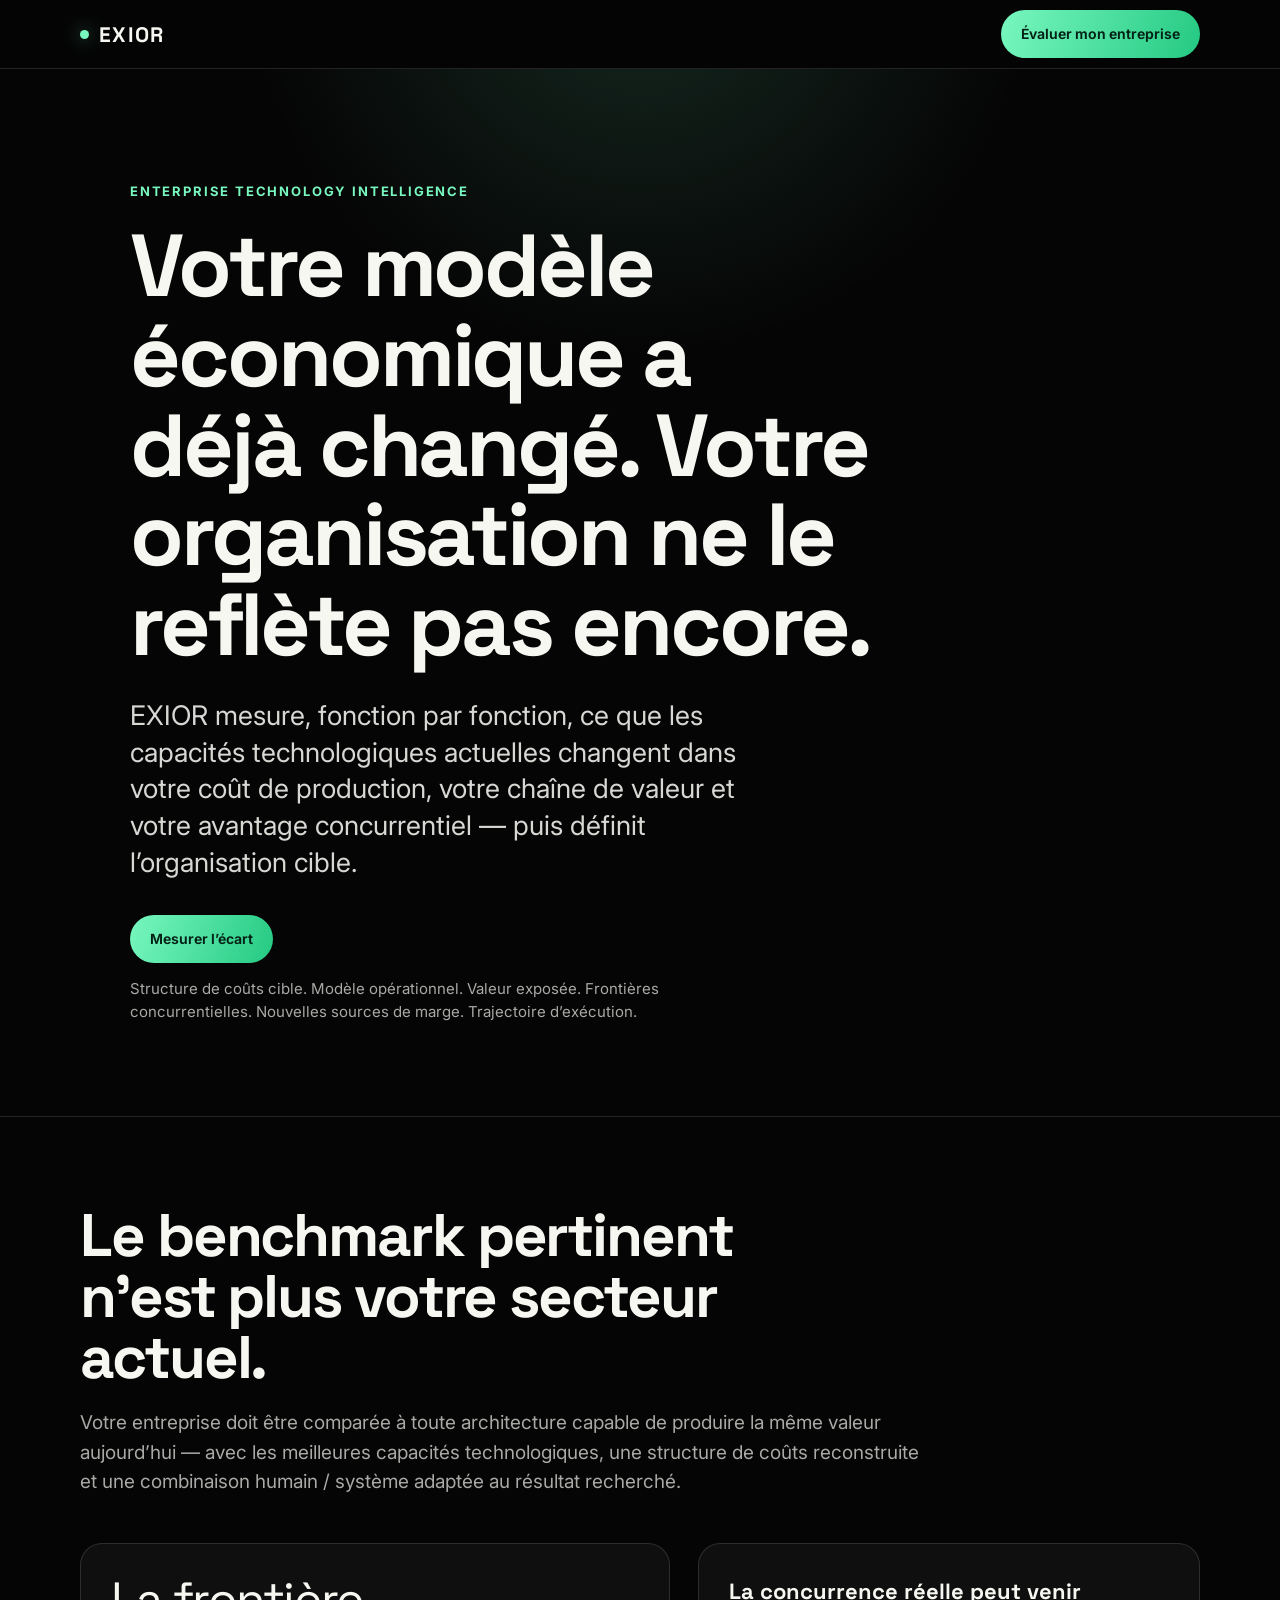
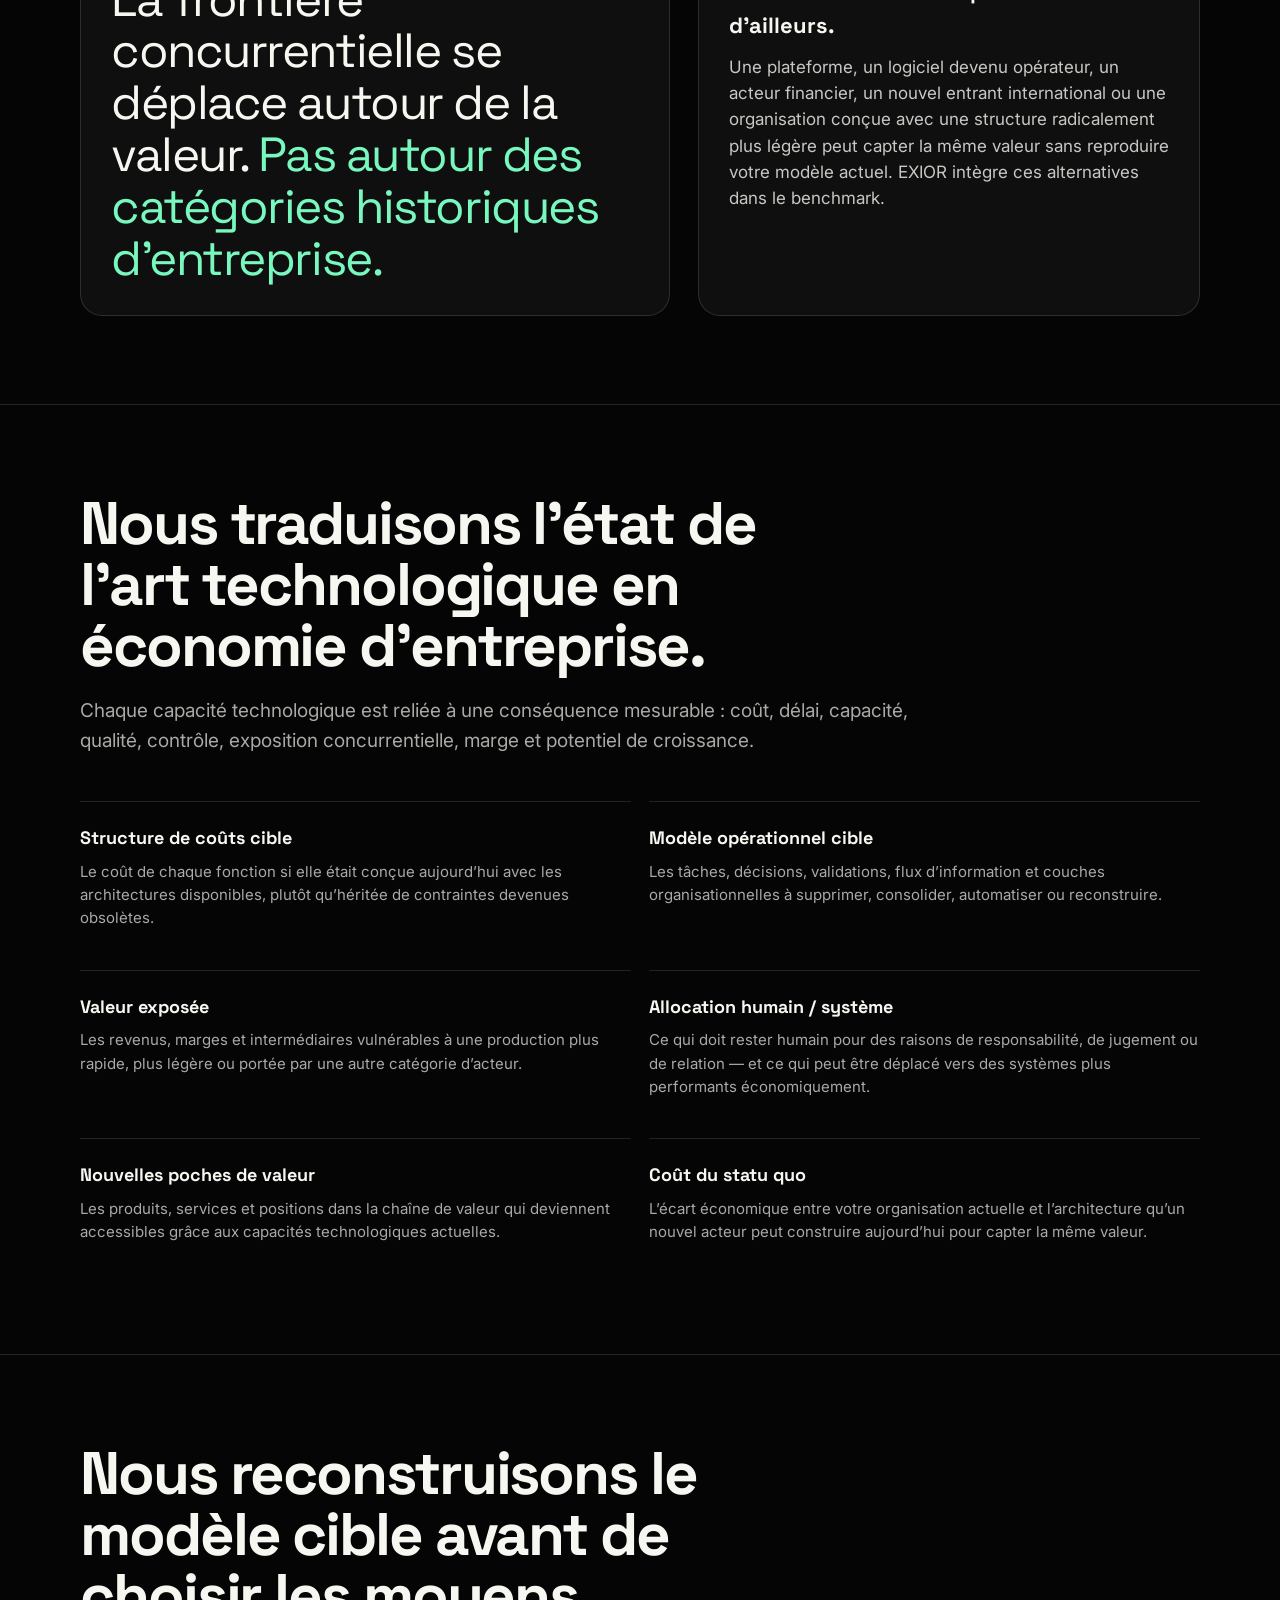
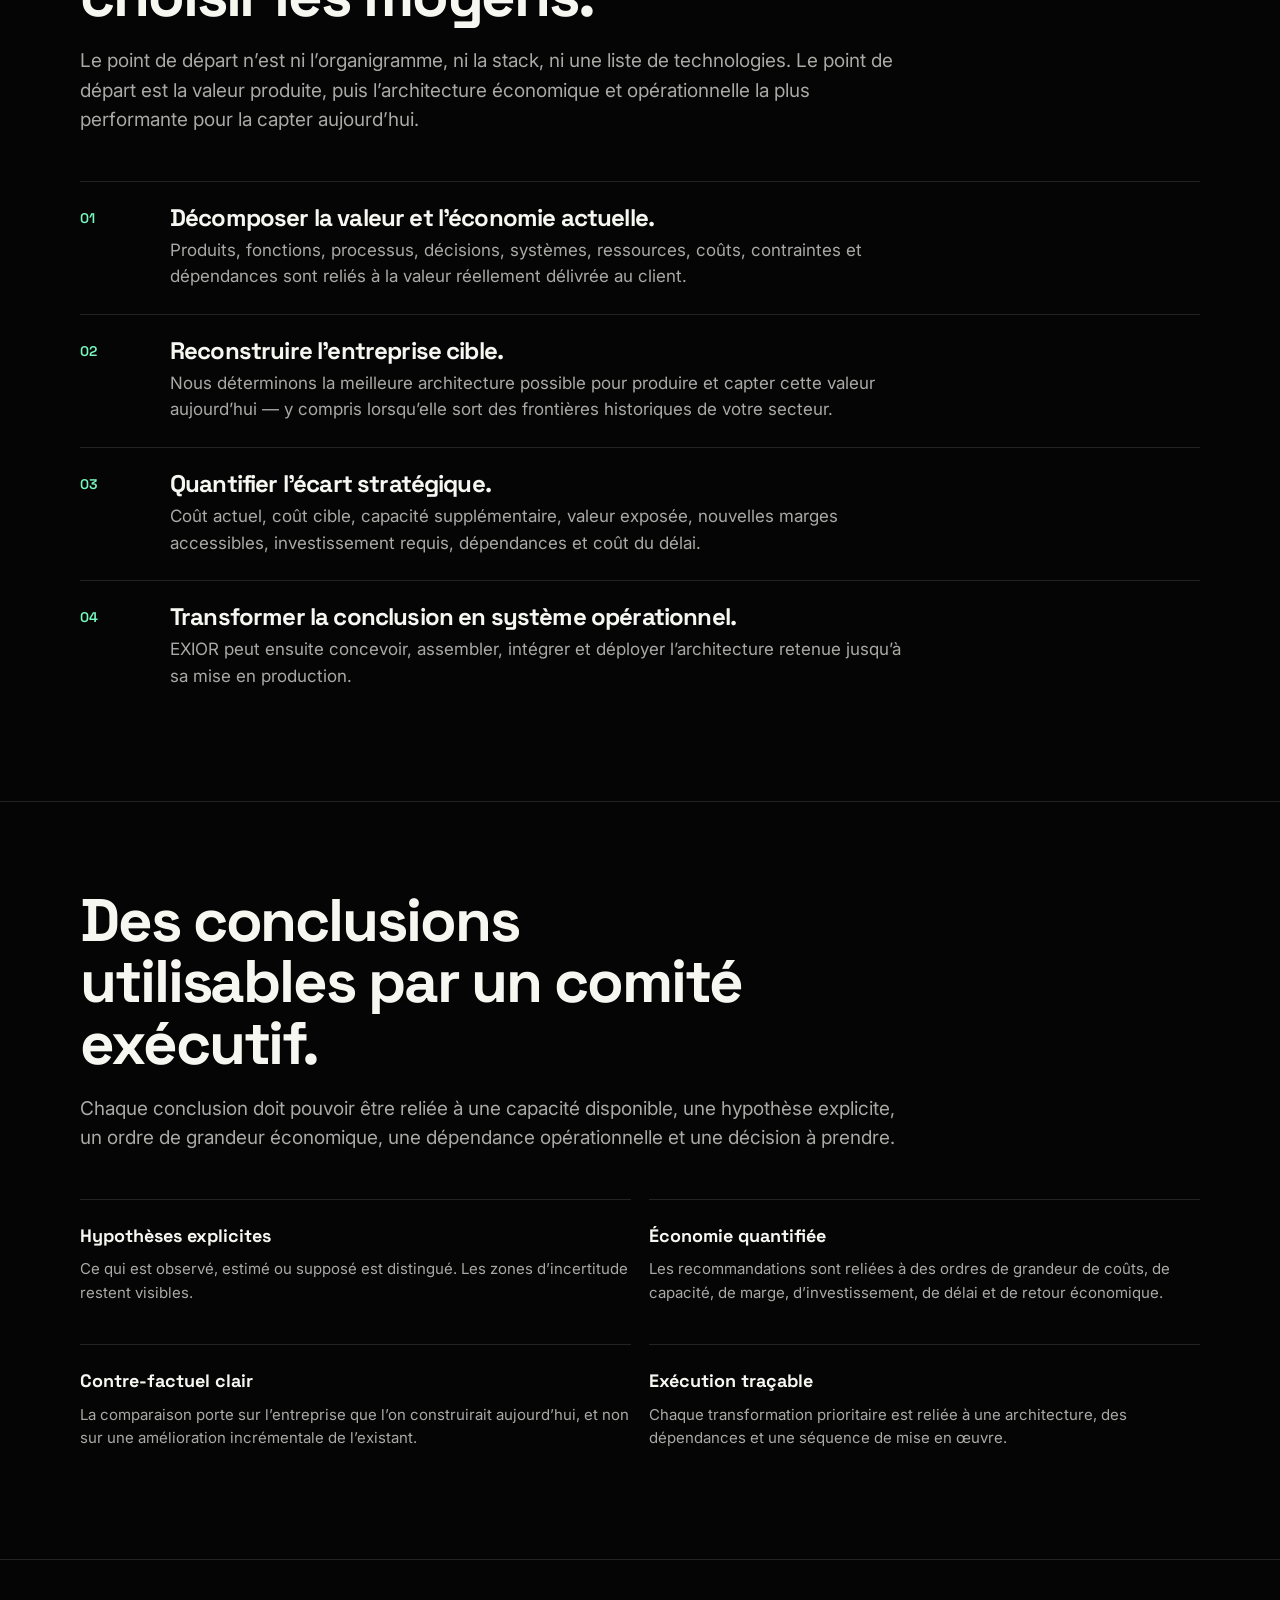
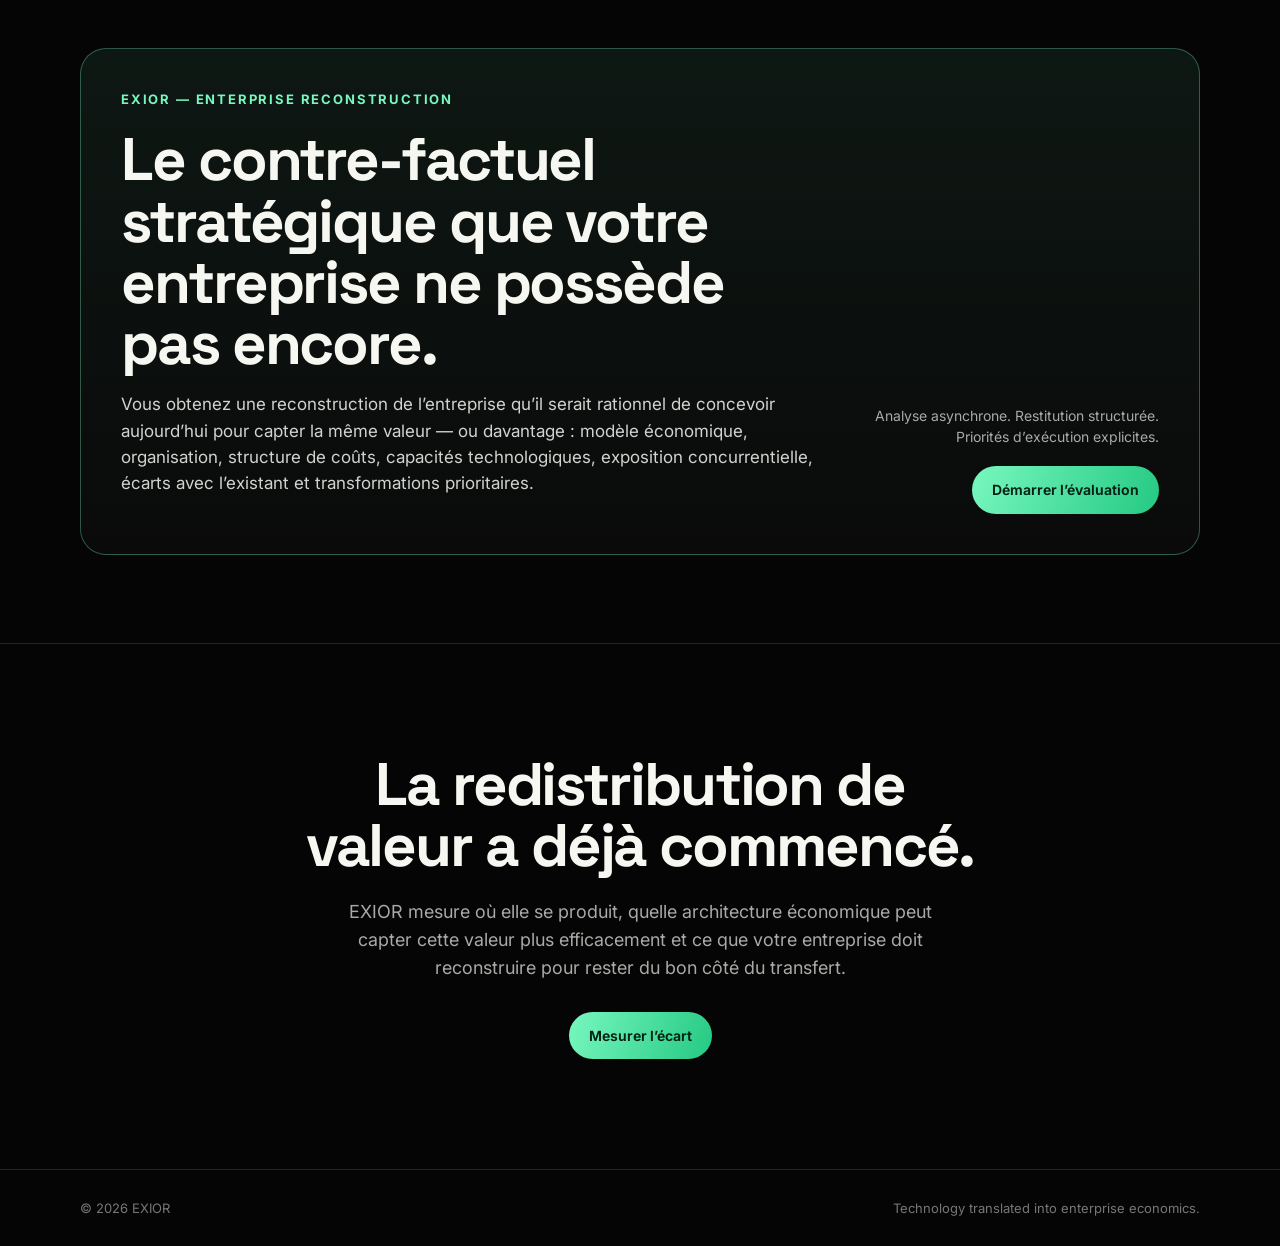
==== exior-landing/index.html @ 82e5ba47 "Refine EXIOR messaging for executive enterprise buyers" ====
<!doctype html>
<html lang="fr">
<head>
<meta charset="utf-8" />
<meta name="viewport" content="width=device-width,initial-scale=1" />
<title>EXIOR — Technology translated into enterprise economics</title>
<meta name="description" content="EXIOR traduit l'état de l'art technologique en nouvelle structure de coûts, modèle opérationnel et trajectoire de transformation pour votre entreprise." />
<meta name="theme-color" content="#050505" />
<link rel="preconnect" href="https://fonts.googleapis.com" />
<link rel="preconnect" href="https://fonts.gstatic.com" crossorigin />
<link href="https://fonts.googleapis.com/css2?family=Inter:wght@400;500;600;700&family=Space+Grotesk:wght@500;600;700&display=swap" rel="stylesheet" />
<style>
:root{--bg:#050505;--fg:#f7f7f2;--muted:#a9aaa6;--line:rgba(255,255,255,.12);--card:rgba(255,255,255,.045);--accent:#78f7bf;--accent2:#24c982;--max:1120px;--body:"Inter",sans-serif;--display:"Space Grotesk",sans-serif}
*{box-sizing:border-box}html{scroll-behavior:smooth}body{margin:0;background:var(--bg);color:var(--fg);font-family:var(--body);font-size:17px;line-height:1.55;-webkit-font-smoothing:antialiased}a{color:inherit;text-decoration:none}.container{width:min(var(--max),calc(100% - 40px));margin:auto}
nav{position:sticky;top:0;z-index:20;background:rgba(5,5,5,.84);backdrop-filter:blur(14px);border-bottom:1px solid var(--line)}.nav{height:68px;display:flex;align-items:center;justify-content:space-between}.logo{font:700 21px/1 var(--display);letter-spacing:.06em;display:flex;align-items:center;gap:10px}.dot{width:9px;height:9px;border-radius:50%;background:var(--accent);box-shadow:0 0 18px rgba(120,247,191,.6)}
.nav a.cta,.btn{display:inline-flex;align-items:center;justify-content:center;border-radius:999px;padding:13px 20px;font-weight:650;font-size:14px;background:linear-gradient(110deg,var(--accent),var(--accent2));color:#042116}
main{overflow:hidden}.hero{padding:112px 0 92px;position:relative}.hero:before{content:"";position:absolute;width:820px;height:820px;border-radius:50%;left:50%;top:-520px;transform:translateX(-50%);background:radial-gradient(circle,rgba(120,247,191,.15),transparent 68%);pointer-events:none}.hero-inner{position:relative;max-width:1020px}.kicker{font-size:13px;text-transform:uppercase;letter-spacing:.14em;color:var(--accent);font-weight:700;margin-bottom:20px}
h1,h2,h3{font-family:var(--display);letter-spacing:-.035em;line-height:1.02;margin:0}h1{font-size:clamp(48px,7.5vw,88px);max-width:13ch}.hero p{font-size:clamp(20px,2.3vw,27px);line-height:1.36;color:#d7d8d4;max-width:38ch;margin:28px 0 34px}.hero .sub{font-size:15px;color:var(--muted);margin:14px 0 0;max-width:72ch}
section{padding:88px 0;border-top:1px solid var(--line)}.head{max-width:880px;margin-bottom:46px}h2{font-size:clamp(36px,5vw,60px);max-width:18ch}.head p{color:var(--muted);font-size:19px;max-width:70ch;margin:20px 0 0}
.truth{display:grid;grid-template-columns:1.08fr .92fr;gap:28px}.panel{border:1px solid var(--line);background:var(--card);border-radius:22px;padding:30px}.panel strong{font-family:var(--display);font-size:22px;display:block;margin-bottom:12px}.panel p{margin:0;color:#c7c8c3}.quote{font-family:var(--display);font-size:clamp(30px,4vw,48px);line-height:1.08;letter-spacing:-.03em}.quote em{font-style:normal;color:var(--accent)}
.grid{display:grid;grid-template-columns:repeat(2,1fr);gap:18px}.item{border-top:1px solid var(--line);padding:22px 0}.item b{font-family:var(--display);font-size:18px}.item p{color:var(--muted);margin:8px 0 0;font-size:15px}
.steps{counter-reset:s;display:grid;gap:0}.step{display:grid;grid-template-columns:80px 1fr;gap:10px;padding:24px 0;border-top:1px solid var(--line)}.step:before{counter-increment:s;content:"0" counter(s);font:600 14px/1 var(--display);color:var(--accent);padding-top:5px}.step h3{font-size:24px;margin-bottom:7px}.step p{margin:0;color:var(--muted);max-width:68ch}
.offer{border:1px solid rgba(120,247,191,.32);background:linear-gradient(180deg,rgba(120,247,191,.08),rgba(255,255,255,.025));border-radius:26px;padding:40px;display:grid;grid-template-columns:1fr auto;gap:32px;align-items:end}.offer h2{max-width:16ch}.offer p{color:#d2d3cf;max-width:64ch}.offer-side{text-align:right;max-width:290px}.offer-side .label{color:var(--muted);font-size:14px;margin-bottom:18px}
.final{text-align:center;padding:110px 0}.final h2{margin:auto;max-width:18ch}.final p{max-width:54ch;margin:22px auto 30px;color:var(--muted);font-size:18px}
footer{border-top:1px solid var(--line);padding:28px 0;color:#777;font-size:13px}.foot{display:flex;justify-content:space-between;gap:20px;flex-wrap:wrap}
@media(max-width:760px){.truth,.offer{grid-template-columns:1fr}.grid{grid-template-columns:1fr}.hero{padding-top:84px}.offer-side{text-align:left;max-width:none}}
</style>
</head>
<body>
<nav>
  <div class="container nav">
    <a class="logo" href="#"><span class="dot"></span>EXIOR</a>
    <a class="cta" href="#offre">Évaluer mon entreprise</a>
  </div>
</nav>

<main>
<header class="hero">
  <div class="container hero-inner">
    <div class="kicker">Enterprise Technology Intelligence</div>
    <h1>Votre modèle économique a déjà changé. Votre organisation ne le reflète pas encore.</h1>
    <p>EXIOR mesure, fonction par fonction, ce que les capacités technologiques actuelles changent dans votre coût de production, votre chaîne de valeur et votre avantage concurrentiel — puis définit l’organisation cible.</p>
    <a class="btn" href="#offre">Mesurer l’écart</a>
    <div class="sub">Structure de coûts cible. Modèle opérationnel. Valeur exposée. Frontières concurrentielles. Nouvelles sources de marge. Trajectoire d’exécution.</div>
  </div>
</header>

<section>
  <div class="container">
    <div class="head">
      <h2>Le benchmark pertinent n’est plus votre secteur actuel.</h2>
      <p>Votre entreprise doit être comparée à toute architecture capable de produire la même valeur aujourd’hui — avec les meilleures capacités technologiques, une structure de coûts reconstruite et une combinaison humain / système adaptée au résultat recherché.</p>
    </div>
    <div class="truth">
      <div class="panel">
        <div class="quote">La frontière concurrentielle se déplace autour de la valeur. <em>Pas autour des catégories historiques d’entreprise.</em></div>
      </div>
      <div class="panel">
        <strong>La concurrence réelle peut venir d’ailleurs.</strong>
        <p>Une plateforme, un logiciel devenu opérateur, un acteur financier, un nouvel entrant international ou une organisation conçue avec une structure radicalement plus légère peut capter la même valeur sans reproduire votre modèle actuel. EXIOR intègre ces alternatives dans le benchmark.</p>
      </div>
    </div>
  </div>
</section>

<section>
  <div class="container">
    <div class="head">
      <h2>Nous traduisons l’état de l’art technologique en économie d’entreprise.</h2>
      <p>Chaque capacité technologique est reliée à une conséquence mesurable : coût, délai, capacité, qualité, contrôle, exposition concurrentielle, marge et potentiel de croissance.</p>
    </div>
    <div class="grid">
      <div class="item"><b>Structure de coûts cible</b><p>Le coût de chaque fonction si elle était conçue aujourd’hui avec les architectures disponibles, plutôt qu’héritée de contraintes devenues obsolètes.</p></div>
      <div class="item"><b>Modèle opérationnel cible</b><p>Les tâches, décisions, validations, flux d’information et couches organisationnelles à supprimer, consolider, automatiser ou reconstruire.</p></div>
      <div class="item"><b>Valeur exposée</b><p>Les revenus, marges et intermédiaires vulnérables à une production plus rapide, plus légère ou portée par une autre catégorie d’acteur.</p></div>
      <div class="item"><b>Allocation humain / système</b><p>Ce qui doit rester humain pour des raisons de responsabilité, de jugement ou de relation — et ce qui peut être déplacé vers des systèmes plus performants économiquement.</p></div>
      <div class="item"><b>Nouvelles poches de valeur</b><p>Les produits, services et positions dans la chaîne de valeur qui deviennent accessibles grâce aux capacités technologiques actuelles.</p></div>
      <div class="item"><b>Coût du statu quo</b><p>L’écart économique entre votre organisation actuelle et l’architecture qu’un nouvel acteur peut construire aujourd’hui pour capter la même valeur.</p></div>
    </div>
  </div>
</section>

<section>
  <div class="container">
    <div class="head">
      <h2>Nous reconstruisons le modèle cible avant de choisir les moyens.</h2>
      <p>Le point de départ n’est ni l’organigramme, ni la stack, ni une liste de technologies. Le point de départ est la valeur produite, puis l’architecture économique et opérationnelle la plus performante pour la capter aujourd’hui.</p>
    </div>
    <div class="steps">
      <div class="step"><div><h3>Décomposer la valeur et l’économie actuelle.</h3><p>Produits, fonctions, processus, décisions, systèmes, ressources, coûts, contraintes et dépendances sont reliés à la valeur réellement délivrée au client.</p></div></div>
      <div class="step"><div><h3>Reconstruire l’entreprise cible.</h3><p>Nous déterminons la meilleure architecture possible pour produire et capter cette valeur aujourd’hui — y compris lorsqu’elle sort des frontières historiques de votre secteur.</p></div></div>
      <div class="step"><div><h3>Quantifier l’écart stratégique.</h3><p>Coût actuel, coût cible, capacité supplémentaire, valeur exposée, nouvelles marges accessibles, investissement requis, dépendances et coût du délai.</p></div></div>
      <div class="step"><div><h3>Transformer la conclusion en système opérationnel.</h3><p>EXIOR peut ensuite concevoir, assembler, intégrer et déployer l’architecture retenue jusqu’à sa mise en production.</p></div></div>
    </div>
  </div>
</section>

<section>
  <div class="container">
    <div class="head">
      <h2>Des conclusions utilisables par un comité exécutif.</h2>
      <p>Chaque conclusion doit pouvoir être reliée à une capacité disponible, une hypothèse explicite, un ordre de grandeur économique, une dépendance opérationnelle et une décision à prendre.</p>
    </div>
    <div class="grid">
      <div class="item"><b>Hypothèses explicites</b><p>Ce qui est observé, estimé ou supposé est distingué. Les zones d’incertitude restent visibles.</p></div>
      <div class="item"><b>Économie quantifiée</b><p>Les recommandations sont reliées à des ordres de grandeur de coûts, de capacité, de marge, d’investissement, de délai et de retour économique.</p></div>
      <div class="item"><b>Contre-factuel clair</b><p>La comparaison porte sur l’entreprise que l’on construirait aujourd’hui, et non sur une amélioration incrémentale de l’existant.</p></div>
      <div class="item"><b>Exécution traçable</b><p>Chaque transformation prioritaire est reliée à une architecture, des dépendances et une séquence de mise en œuvre.</p></div>
    </div>
  </div>
</section>

<section id="offre">
  <div class="container">
    <div class="offer">
      <div>
        <div class="kicker">EXIOR — Enterprise Reconstruction</div>
        <h2>Le contre-factuel stratégique que votre entreprise ne possède pas encore.</h2>
        <p>Vous obtenez une reconstruction de l’entreprise qu’il serait rationnel de concevoir aujourd’hui pour capter la même valeur — ou davantage : modèle économique, organisation, structure de coûts, capacités technologiques, exposition concurrentielle, écarts avec l’existant et transformations prioritaires.</p>
      </div>
      <div class="offer-side">
        <div class="label">Analyse asynchrone. Restitution structurée. Priorités d’exécution explicites.</div>
        <a class="btn" href="https://exior.io">Démarrer l’évaluation</a>
      </div>
    </div>
  </div>
</section>

<section class="final">
  <div class="container">
    <h2>La redistribution de valeur a déjà commencé.</h2>
    <p>EXIOR mesure où elle se produit, quelle architecture économique peut capter cette valeur plus efficacement et ce que votre entreprise doit reconstruire pour rester du bon côté du transfert.</p>
    <a class="btn" href="https://exior.io">Mesurer l’écart</a>
  </div>
</section>
</main>

<footer>
  <div class="container foot">
    <span>© 2026 EXIOR</span>
    <span>Technology translated into enterprise economics.</span>
  </div>
</footer>
</body>
</html>
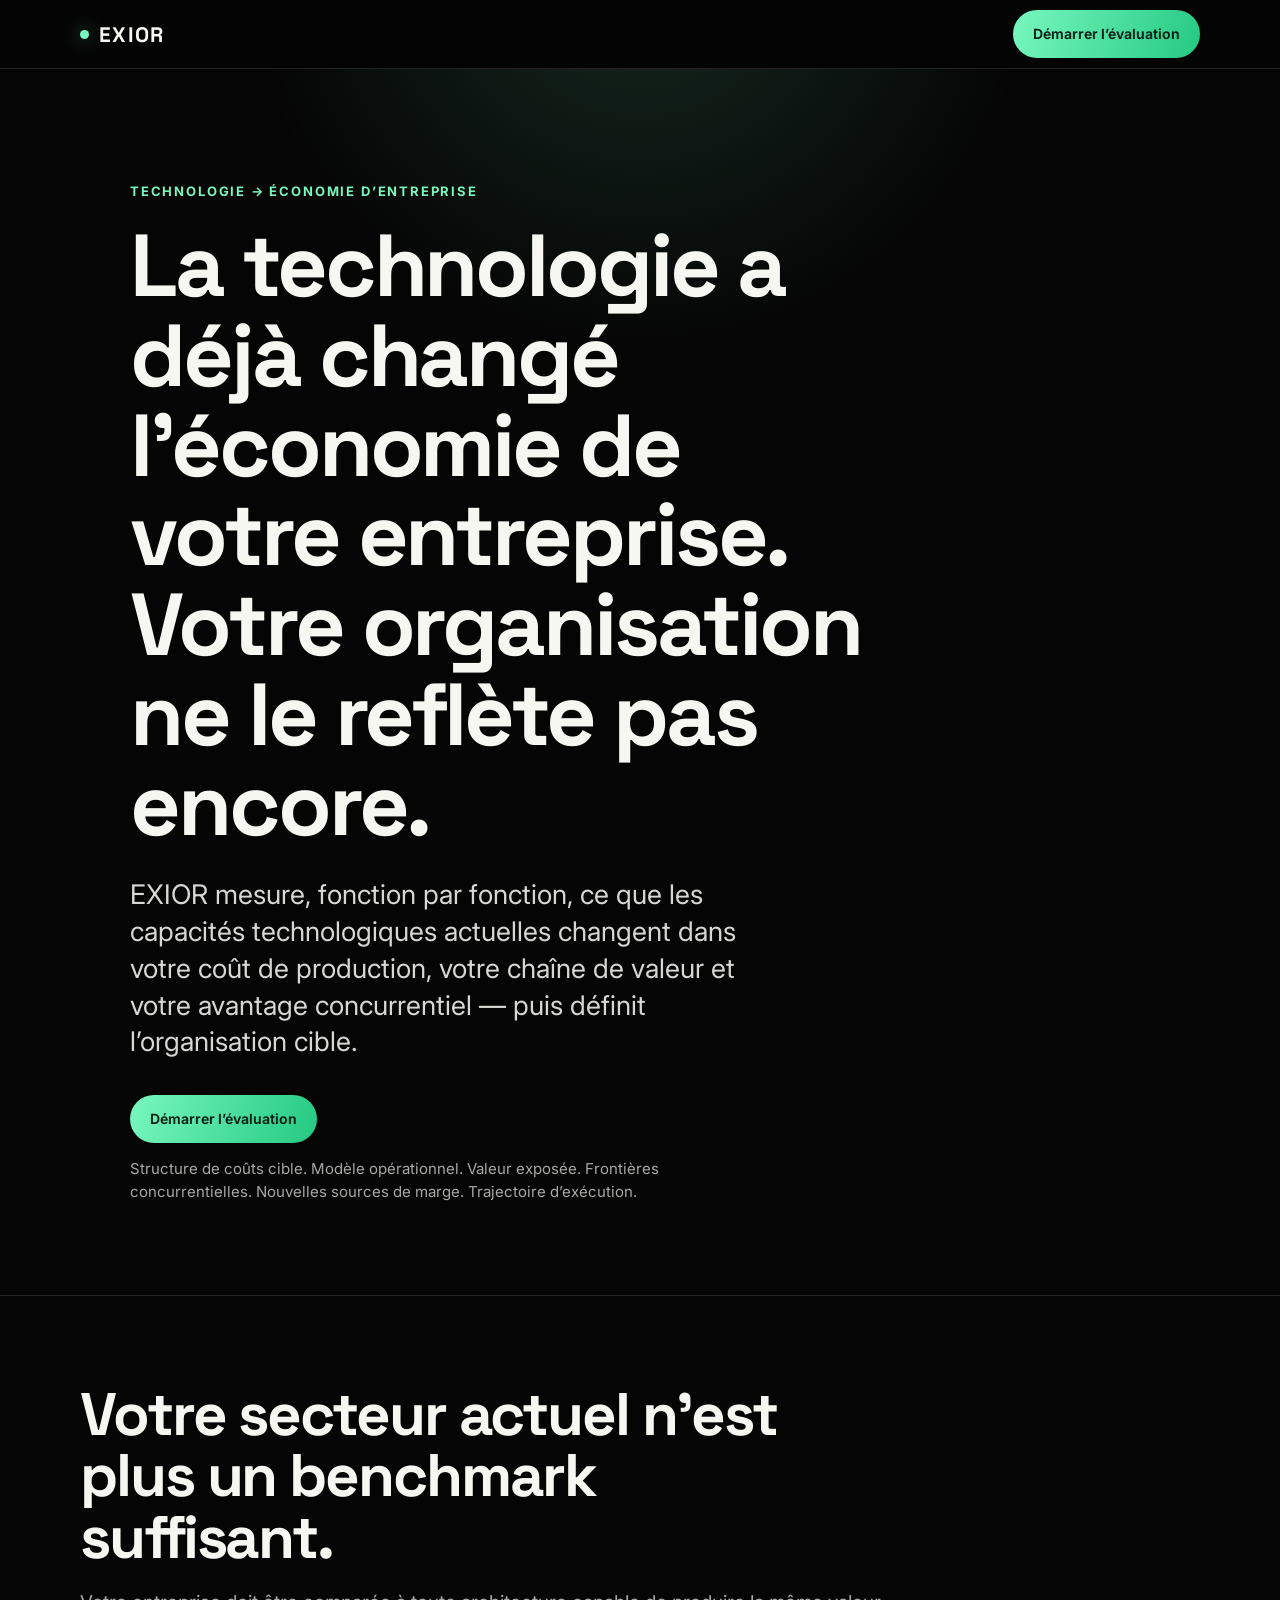
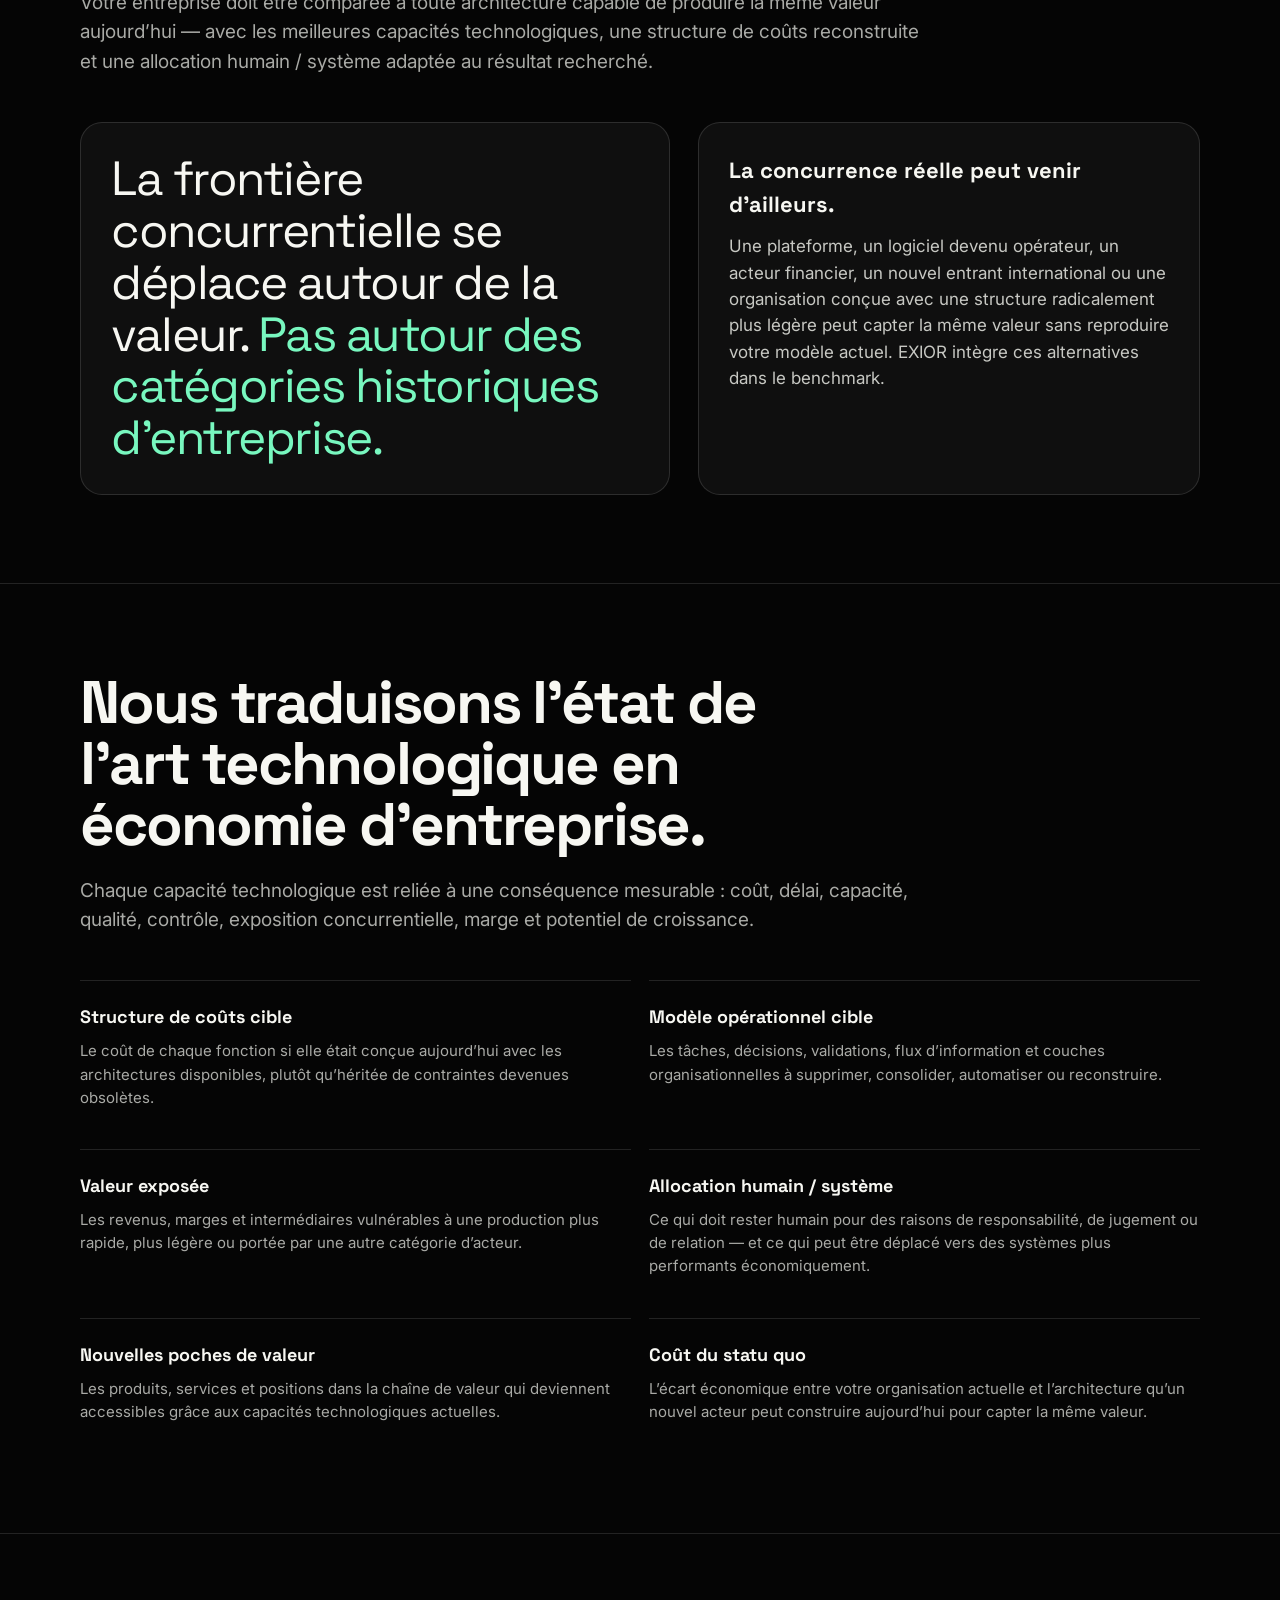
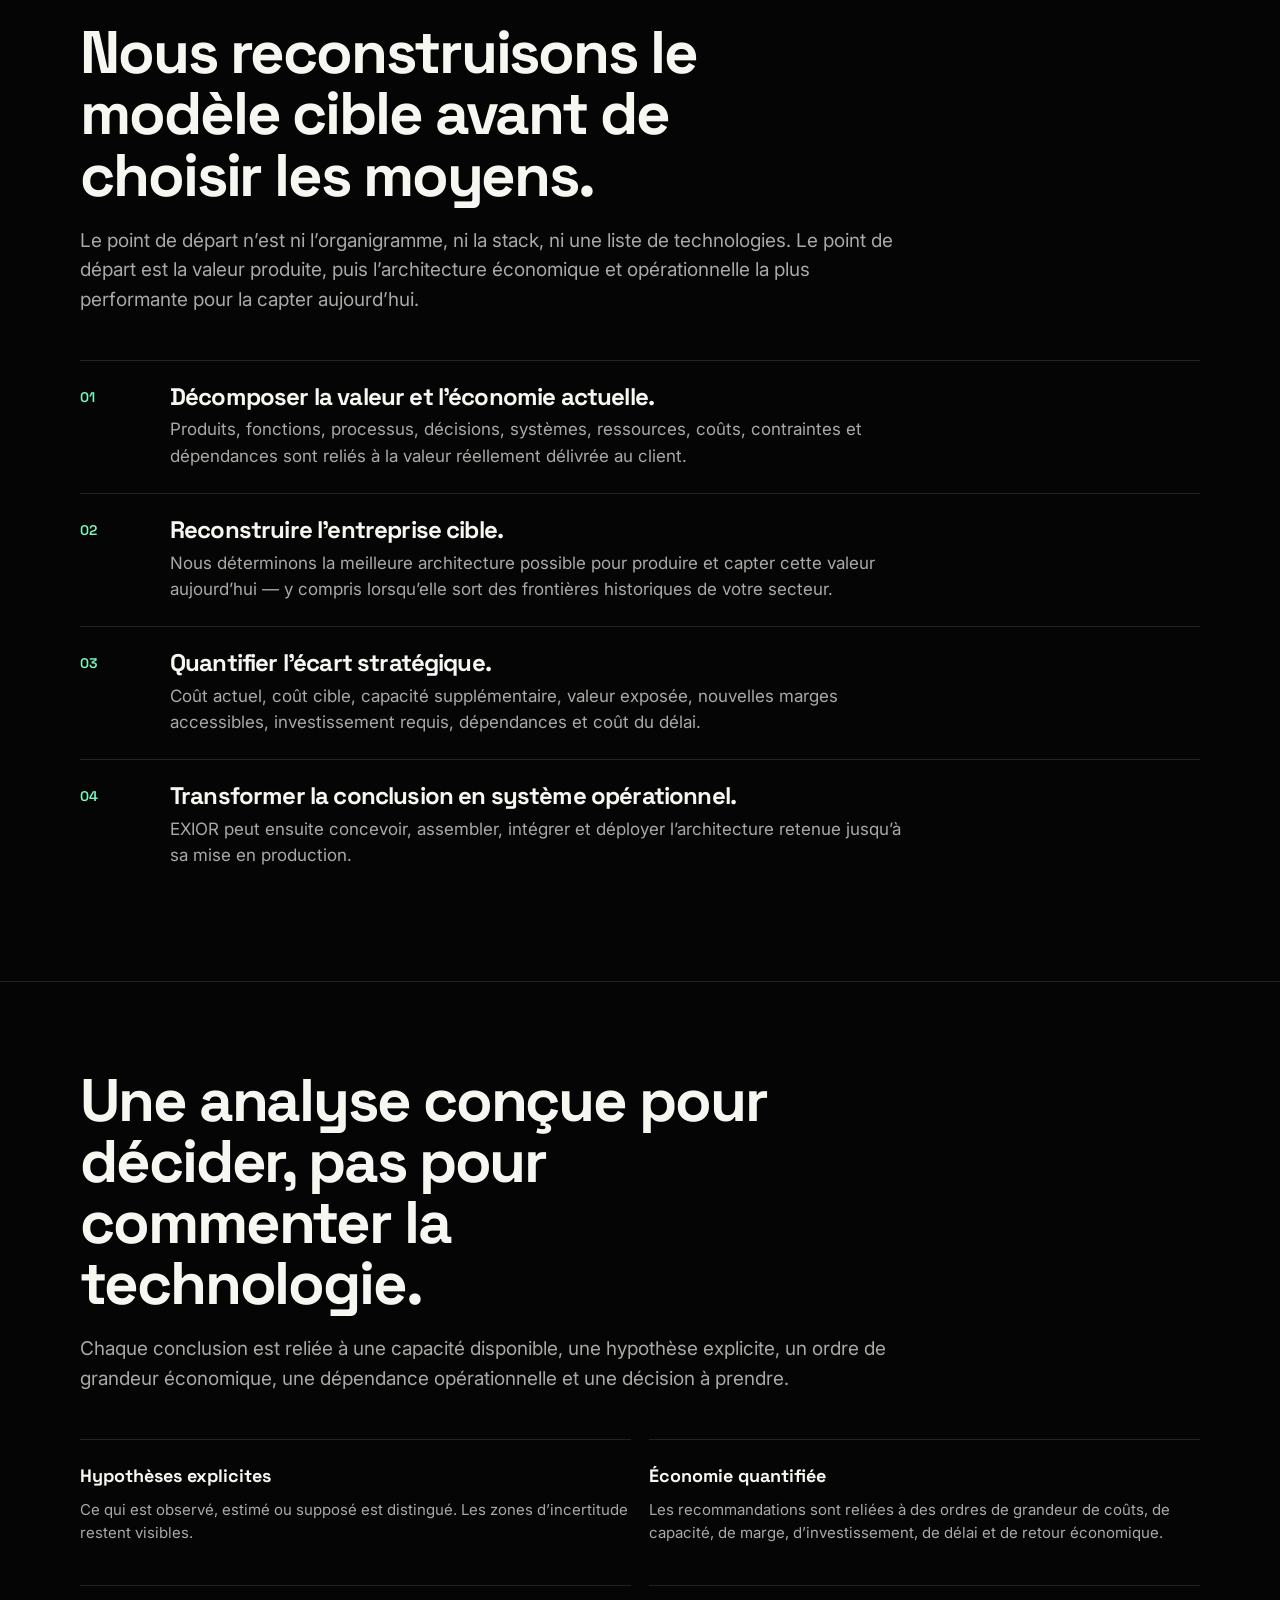
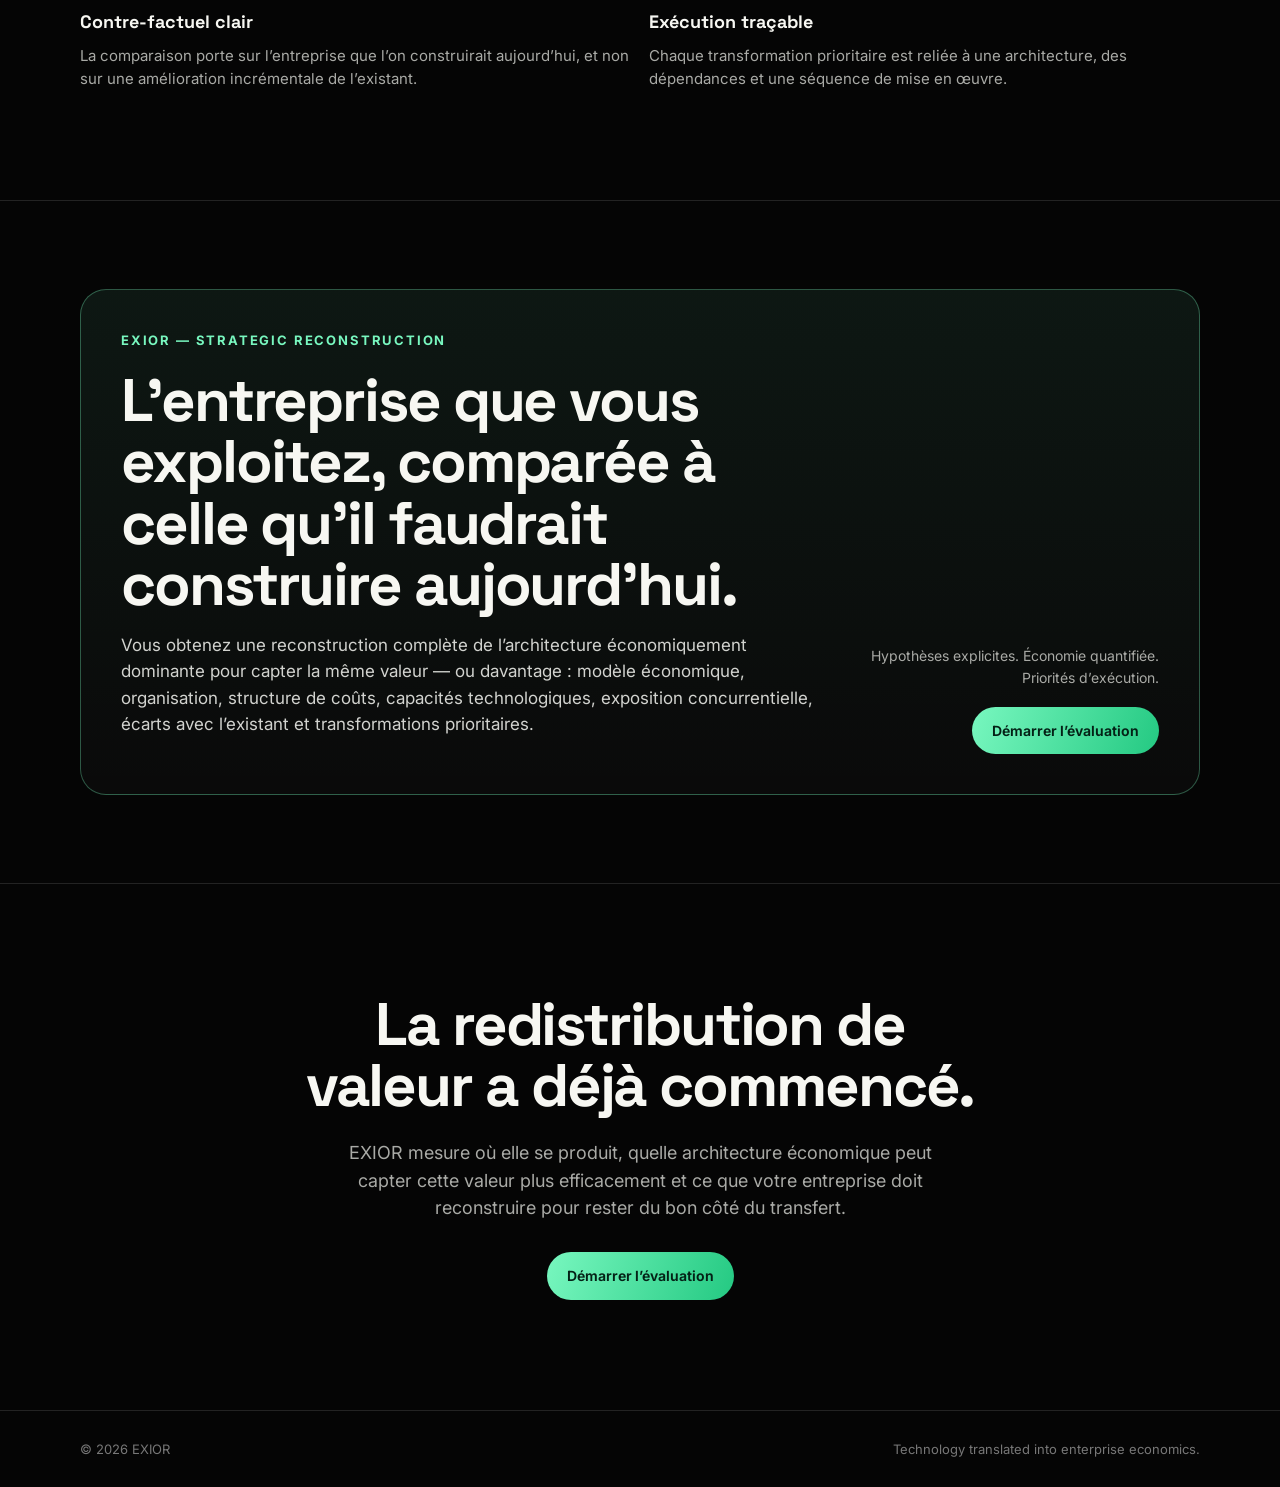
==== commit e117353d: "Finalize enterprise-grade EXIOR positioning" ====
--- a/exior-landing/index.html
+++ b/exior-landing/index.html
@@ -30,17 +30,17 @@
 <nav>
   <div class="container nav">
     <a class="logo" href="#"><span class="dot"></span>EXIOR</a>
-    <a class="cta" href="#offre">Évaluer mon entreprise</a>
+    <a class="cta" href="#offre">Démarrer l’évaluation</a>
   </div>
 </nav>
 
 <main>
 <header class="hero">
   <div class="container hero-inner">
-    <div class="kicker">Enterprise Technology Intelligence</div>
-    <h1>Votre modèle économique a déjà changé. Votre organisation ne le reflète pas encore.</h1>
+    <div class="kicker">Technologie → Économie d’entreprise</div>
+    <h1>La technologie a déjà changé l’économie de votre entreprise. Votre organisation ne le reflète pas encore.</h1>
     <p>EXIOR mesure, fonction par fonction, ce que les capacités technologiques actuelles changent dans votre coût de production, votre chaîne de valeur et votre avantage concurrentiel — puis définit l’organisation cible.</p>
-    <a class="btn" href="#offre">Mesurer l’écart</a>
+    <a class="btn" href="#offre">Démarrer l’évaluation</a>
     <div class="sub">Structure de coûts cible. Modèle opérationnel. Valeur exposée. Frontières concurrentielles. Nouvelles sources de marge. Trajectoire d’exécution.</div>
   </div>
 </header>
@@ -48,8 +48,8 @@
 <section>
   <div class="container">
     <div class="head">
-      <h2>Le benchmark pertinent n’est plus votre secteur actuel.</h2>
-      <p>Votre entreprise doit être comparée à toute architecture capable de produire la même valeur aujourd’hui — avec les meilleures capacités technologiques, une structure de coûts reconstruite et une combinaison humain / système adaptée au résultat recherché.</p>
+      <h2>Votre secteur actuel n’est plus un benchmark suffisant.</h2>
+      <p>Votre entreprise doit être comparée à toute architecture capable de produire la même valeur aujourd’hui — avec les meilleures capacités technologiques, une structure de coûts reconstruite et une allocation humain / système adaptée au résultat recherché.</p>
     </div>
     <div class="truth">
       <div class="panel">
@@ -98,8 +98,8 @@
 <section>
   <div class="container">
     <div class="head">
-      <h2>Des conclusions utilisables par un comité exécutif.</h2>
-      <p>Chaque conclusion doit pouvoir être reliée à une capacité disponible, une hypothèse explicite, un ordre de grandeur économique, une dépendance opérationnelle et une décision à prendre.</p>
+      <h2>Une analyse conçue pour décider, pas pour commenter la technologie.</h2>
+      <p>Chaque conclusion est reliée à une capacité disponible, une hypothèse explicite, un ordre de grandeur économique, une dépendance opérationnelle et une décision à prendre.</p>
     </div>
     <div class="grid">
       <div class="item"><b>Hypothèses explicites</b><p>Ce qui est observé, estimé ou supposé est distingué. Les zones d’incertitude restent visibles.</p></div>
@@ -114,12 +114,12 @@
   <div class="container">
     <div class="offer">
       <div>
-        <div class="kicker">EXIOR — Enterprise Reconstruction</div>
-        <h2>Le contre-factuel stratégique que votre entreprise ne possède pas encore.</h2>
-        <p>Vous obtenez une reconstruction de l’entreprise qu’il serait rationnel de concevoir aujourd’hui pour capter la même valeur — ou davantage : modèle économique, organisation, structure de coûts, capacités technologiques, exposition concurrentielle, écarts avec l’existant et transformations prioritaires.</p>
+        <div class="kicker">EXIOR — Strategic Reconstruction</div>
+        <h2>L’entreprise que vous exploitez, comparée à celle qu’il faudrait construire aujourd’hui.</h2>
+        <p>Vous obtenez une reconstruction complète de l’architecture économiquement dominante pour capter la même valeur — ou davantage : modèle économique, organisation, structure de coûts, capacités technologiques, exposition concurrentielle, écarts avec l’existant et transformations prioritaires.</p>
       </div>
       <div class="offer-side">
-        <div class="label">Analyse asynchrone. Restitution structurée. Priorités d’exécution explicites.</div>
+        <div class="label">Hypothèses explicites. Économie quantifiée. Priorités d’exécution.</div>
         <a class="btn" href="https://exior.io">Démarrer l’évaluation</a>
       </div>
     </div>
@@ -130,7 +130,7 @@
   <div class="container">
     <h2>La redistribution de valeur a déjà commencé.</h2>
     <p>EXIOR mesure où elle se produit, quelle architecture économique peut capter cette valeur plus efficacement et ce que votre entreprise doit reconstruire pour rester du bon côté du transfert.</p>
-    <a class="btn" href="https://exior.io">Mesurer l’écart</a>
+    <a class="btn" href="https://exior.io">Démarrer l’évaluation</a>
   </div>
 </section>
 </main>
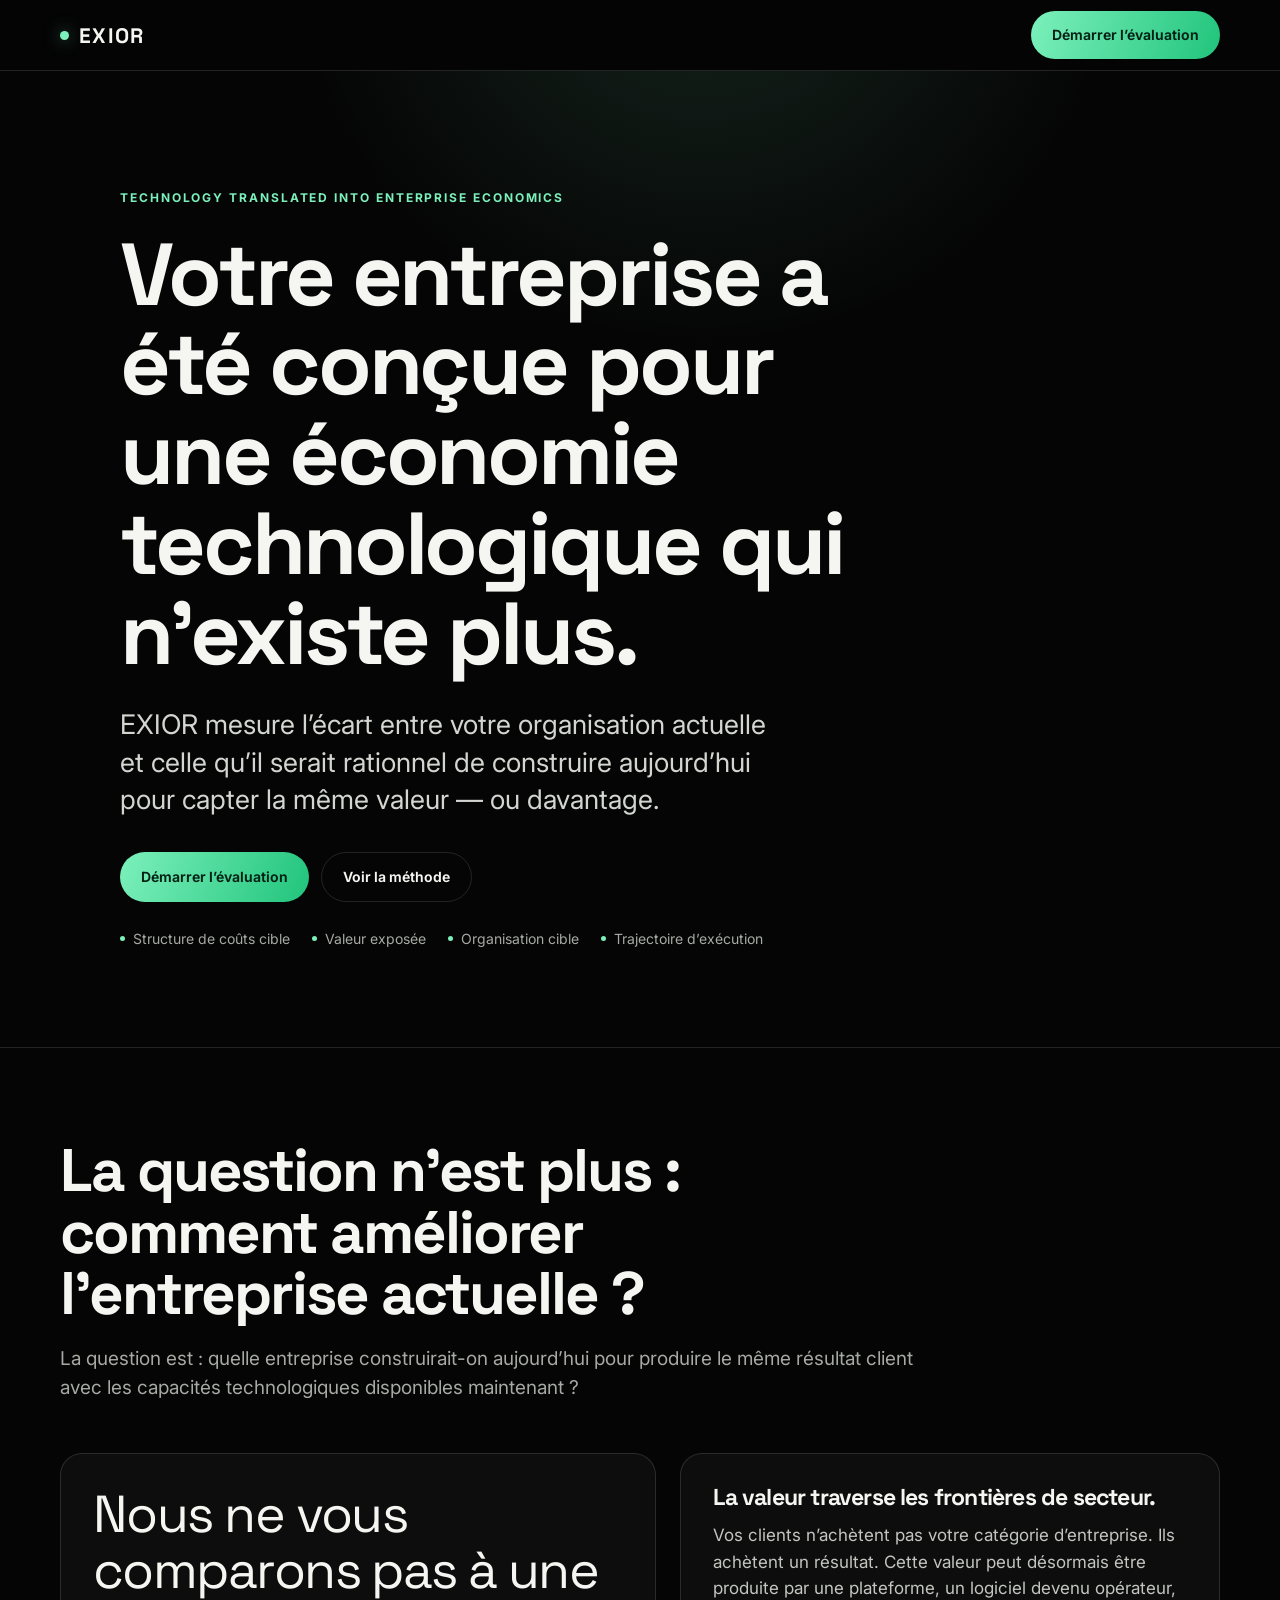
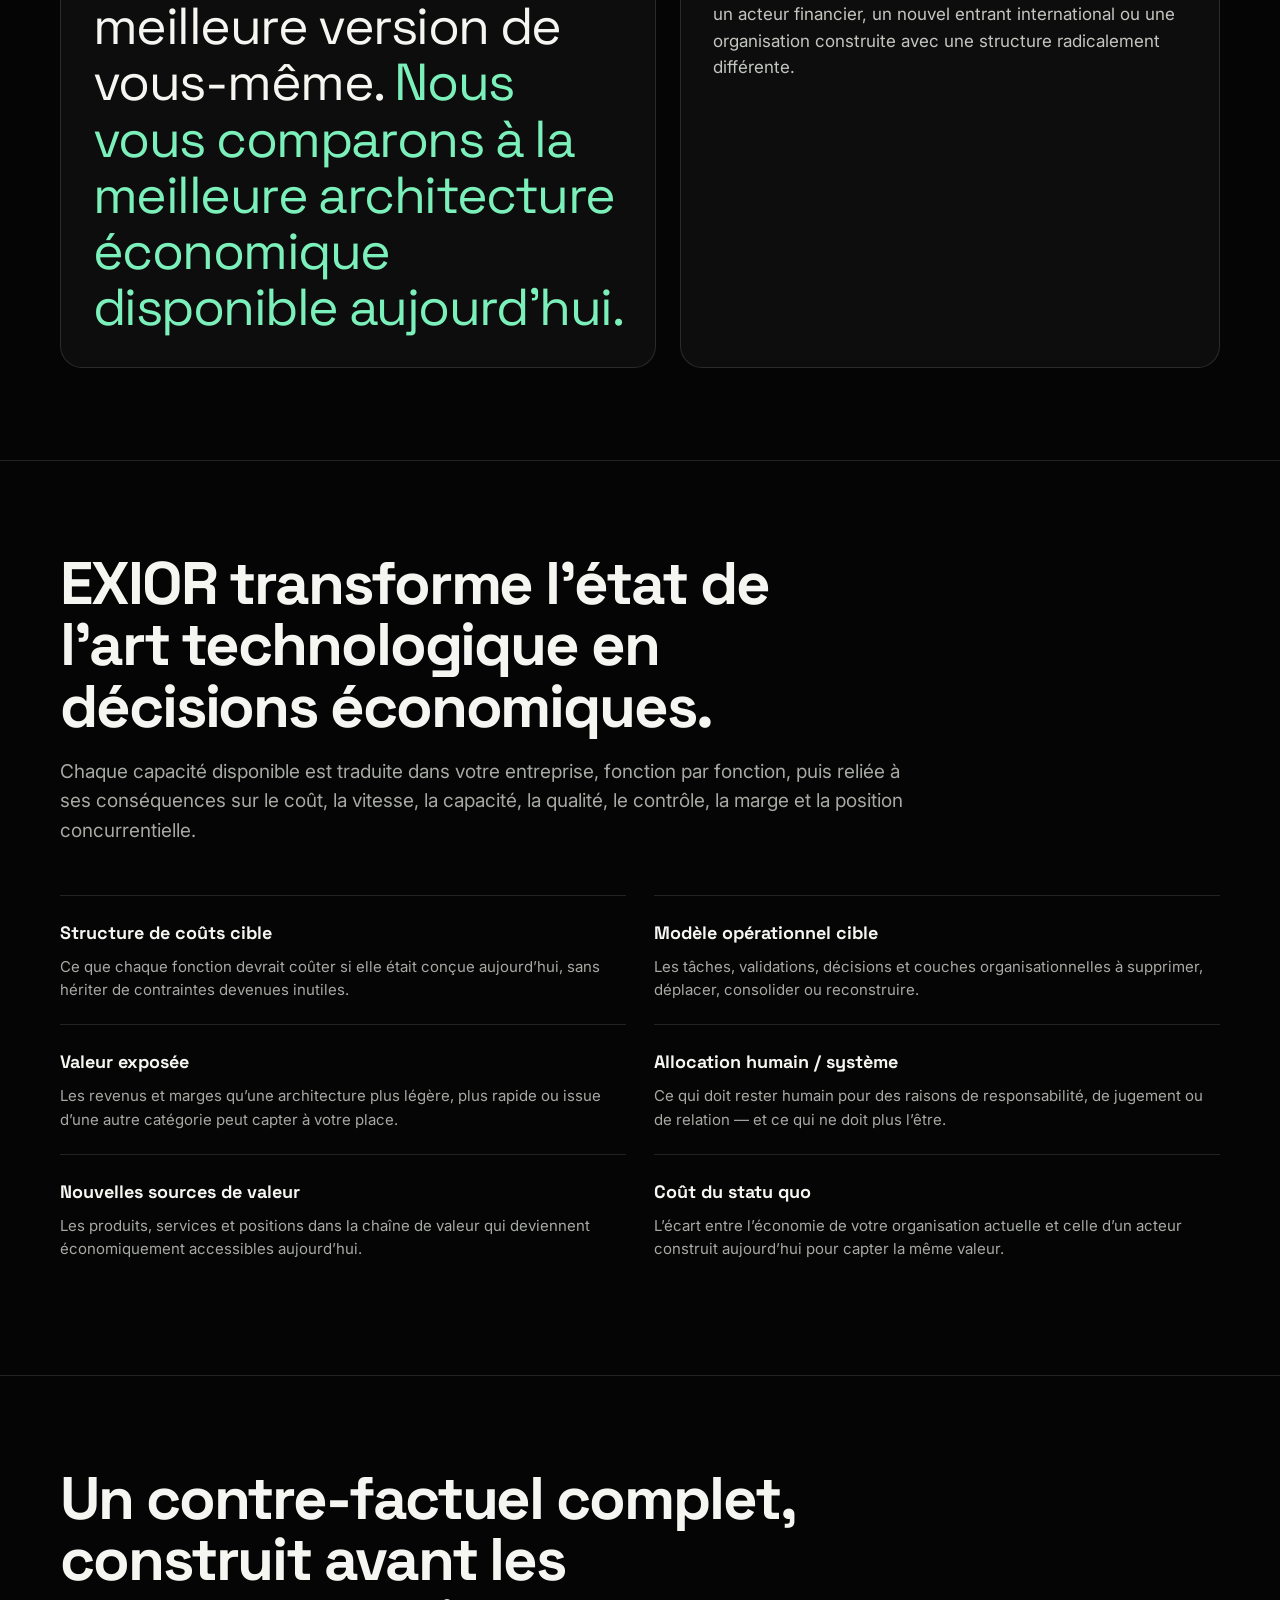
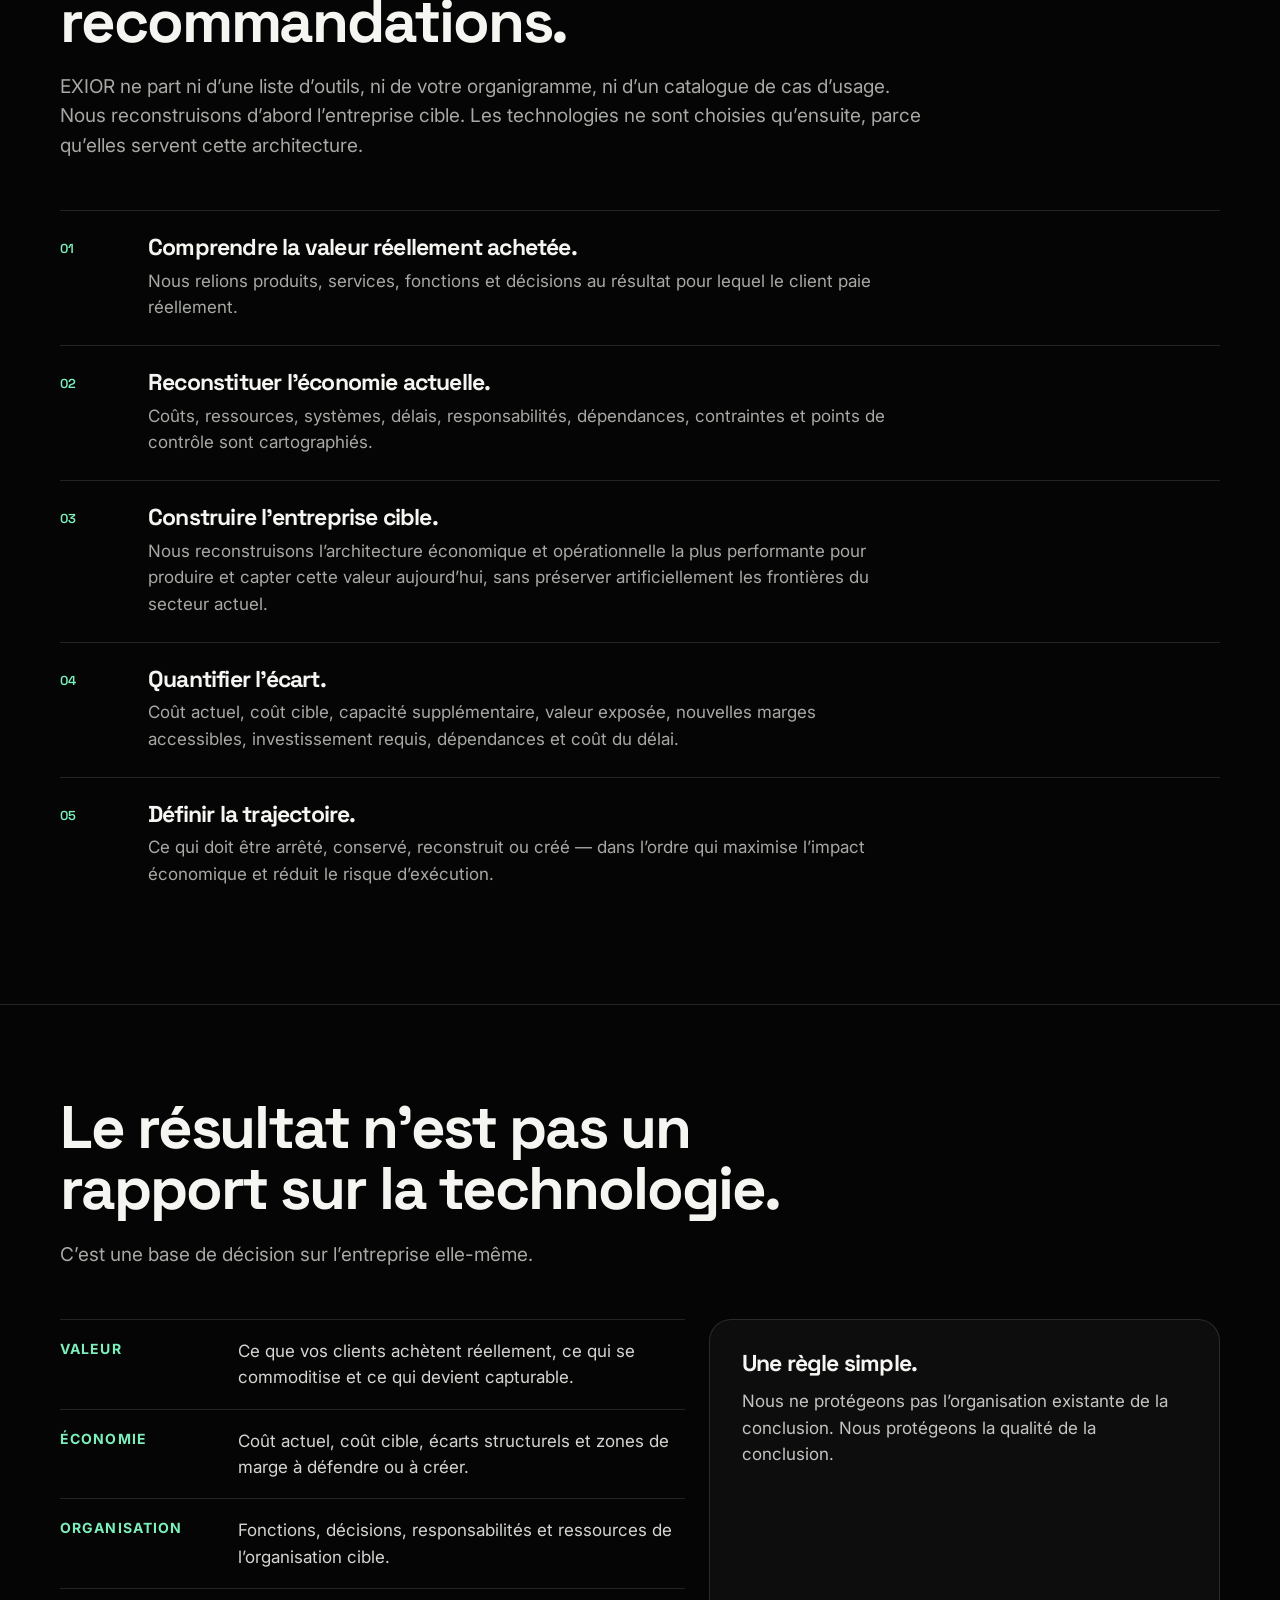
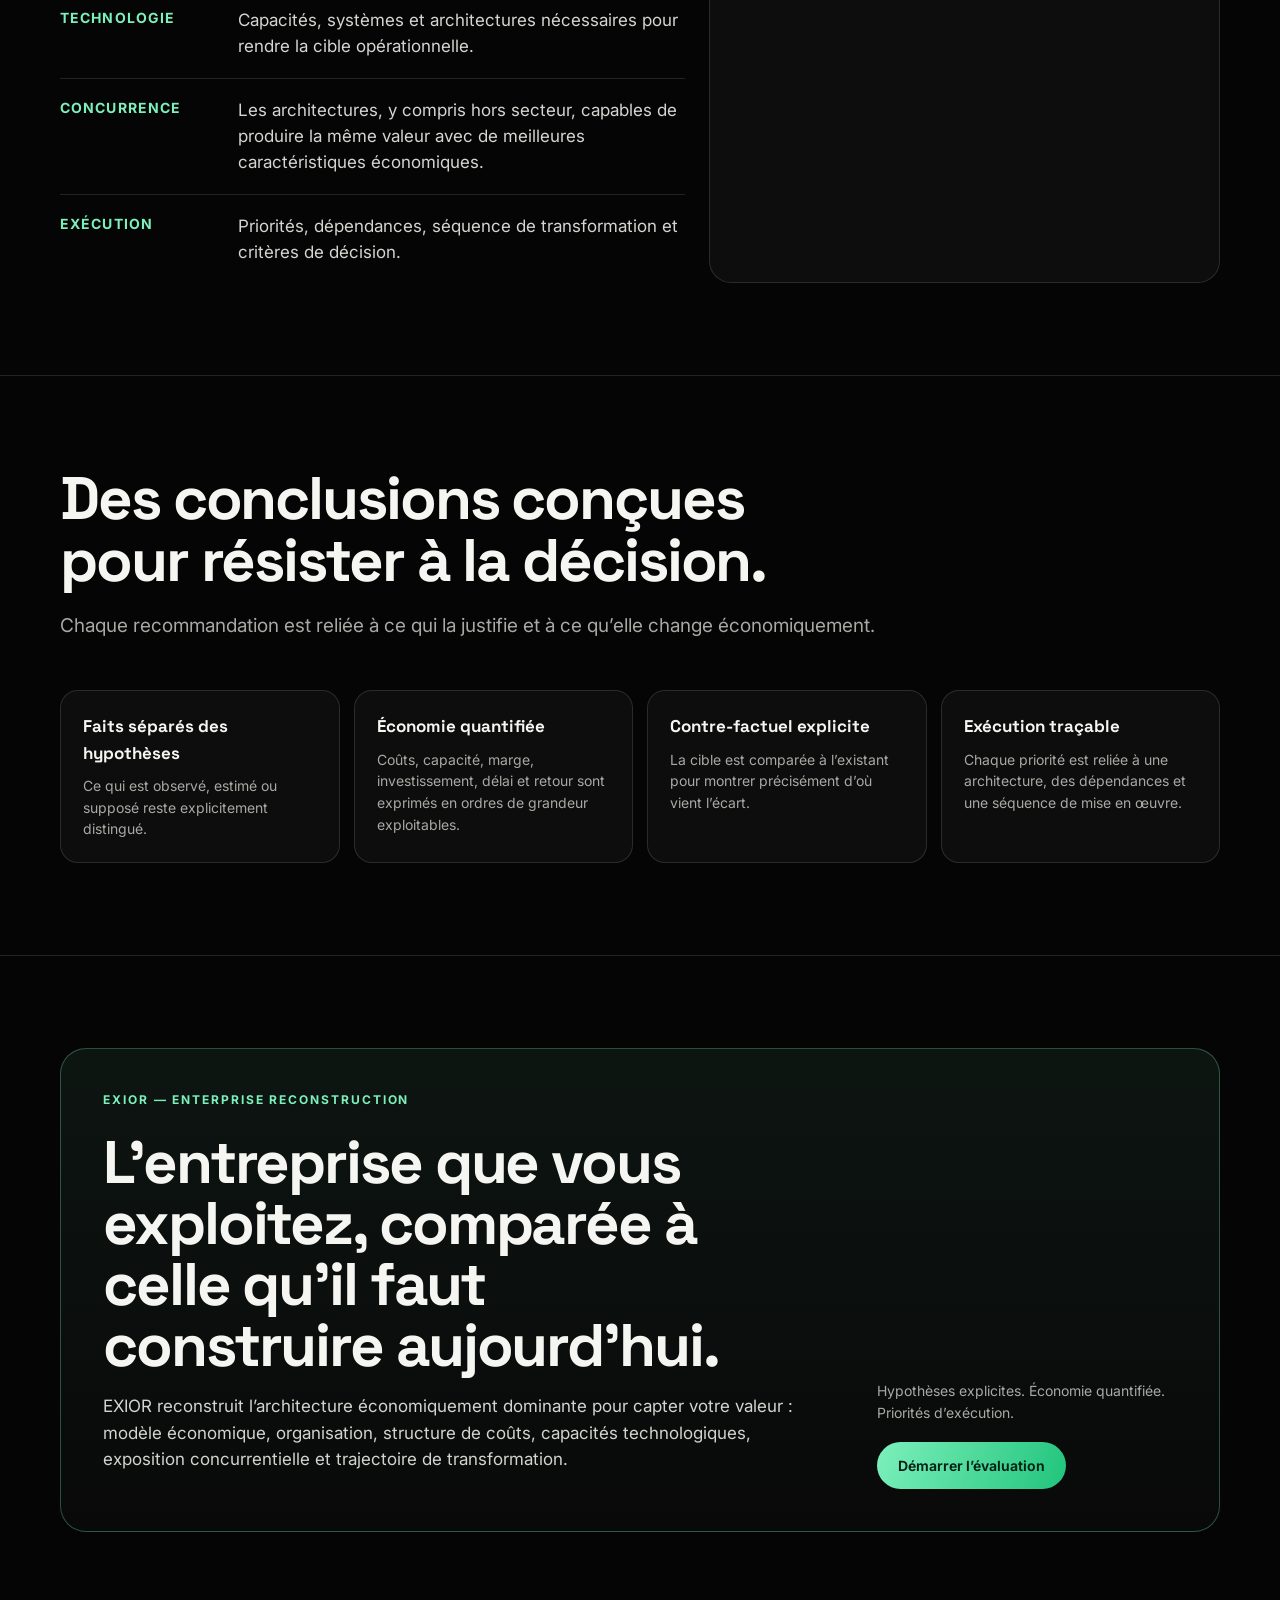
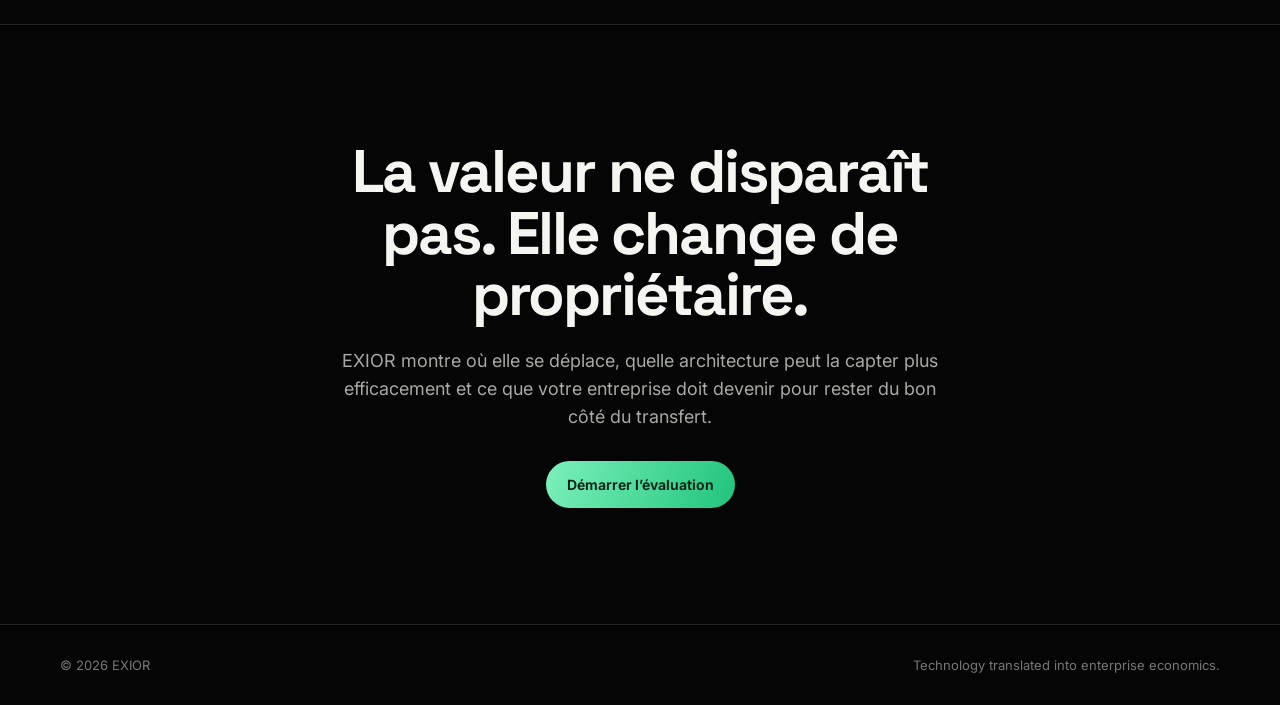
==== commit 31a5b51c: "Rebuild EXIOR landing for premium enterprise marketing" ====
--- a/exior-landing/index.html
+++ b/exior-landing/index.html
@@ -3,123 +3,198 @@
 <head>
 <meta charset="utf-8" />
 <meta name="viewport" content="width=device-width,initial-scale=1" />
-<title>EXIOR — Technology translated into enterprise economics</title>
-<meta name="description" content="EXIOR traduit l'état de l'art technologique en nouvelle structure de coûts, modèle opérationnel et trajectoire de transformation pour votre entreprise." />
+<title>EXIOR — Reconstructing the economics of the enterprise</title>
+<meta name="description" content="EXIOR mesure l'écart entre votre entreprise actuelle et celle qu'il serait rationnel de construire aujourd'hui pour capter la même valeur." />
 <meta name="theme-color" content="#050505" />
 <link rel="preconnect" href="https://fonts.googleapis.com" />
 <link rel="preconnect" href="https://fonts.gstatic.com" crossorigin />
 <link href="https://fonts.googleapis.com/css2?family=Inter:wght@400;500;600;700&family=Space+Grotesk:wght@500;600;700&display=swap" rel="stylesheet" />
 <style>
-:root{--bg:#050505;--fg:#f7f7f2;--muted:#a9aaa6;--line:rgba(255,255,255,.12);--card:rgba(255,255,255,.045);--accent:#78f7bf;--accent2:#24c982;--max:1120px;--body:"Inter",sans-serif;--display:"Space Grotesk",sans-serif}
-*{box-sizing:border-box}html{scroll-behavior:smooth}body{margin:0;background:var(--bg);color:var(--fg);font-family:var(--body);font-size:17px;line-height:1.55;-webkit-font-smoothing:antialiased}a{color:inherit;text-decoration:none}.container{width:min(var(--max),calc(100% - 40px));margin:auto}
-nav{position:sticky;top:0;z-index:20;background:rgba(5,5,5,.84);backdrop-filter:blur(14px);border-bottom:1px solid var(--line)}.nav{height:68px;display:flex;align-items:center;justify-content:space-between}.logo{font:700 21px/1 var(--display);letter-spacing:.06em;display:flex;align-items:center;gap:10px}.dot{width:9px;height:9px;border-radius:50%;background:var(--accent);box-shadow:0 0 18px rgba(120,247,191,.6)}
-.nav a.cta,.btn{display:inline-flex;align-items:center;justify-content:center;border-radius:999px;padding:13px 20px;font-weight:650;font-size:14px;background:linear-gradient(110deg,var(--accent),var(--accent2));color:#042116}
-main{overflow:hidden}.hero{padding:112px 0 92px;position:relative}.hero:before{content:"";position:absolute;width:820px;height:820px;border-radius:50%;left:50%;top:-520px;transform:translateX(-50%);background:radial-gradient(circle,rgba(120,247,191,.15),transparent 68%);pointer-events:none}.hero-inner{position:relative;max-width:1020px}.kicker{font-size:13px;text-transform:uppercase;letter-spacing:.14em;color:var(--accent);font-weight:700;margin-bottom:20px}
-h1,h2,h3{font-family:var(--display);letter-spacing:-.035em;line-height:1.02;margin:0}h1{font-size:clamp(48px,7.5vw,88px);max-width:13ch}.hero p{font-size:clamp(20px,2.3vw,27px);line-height:1.36;color:#d7d8d4;max-width:38ch;margin:28px 0 34px}.hero .sub{font-size:15px;color:var(--muted);margin:14px 0 0;max-width:72ch}
-section{padding:88px 0;border-top:1px solid var(--line)}.head{max-width:880px;margin-bottom:46px}h2{font-size:clamp(36px,5vw,60px);max-width:18ch}.head p{color:var(--muted);font-size:19px;max-width:70ch;margin:20px 0 0}
-.truth{display:grid;grid-template-columns:1.08fr .92fr;gap:28px}.panel{border:1px solid var(--line);background:var(--card);border-radius:22px;padding:30px}.panel strong{font-family:var(--display);font-size:22px;display:block;margin-bottom:12px}.panel p{margin:0;color:#c7c8c3}.quote{font-family:var(--display);font-size:clamp(30px,4vw,48px);line-height:1.08;letter-spacing:-.03em}.quote em{font-style:normal;color:var(--accent)}
-.grid{display:grid;grid-template-columns:repeat(2,1fr);gap:18px}.item{border-top:1px solid var(--line);padding:22px 0}.item b{font-family:var(--display);font-size:18px}.item p{color:var(--muted);margin:8px 0 0;font-size:15px}
-.steps{counter-reset:s;display:grid;gap:0}.step{display:grid;grid-template-columns:80px 1fr;gap:10px;padding:24px 0;border-top:1px solid var(--line)}.step:before{counter-increment:s;content:"0" counter(s);font:600 14px/1 var(--display);color:var(--accent);padding-top:5px}.step h3{font-size:24px;margin-bottom:7px}.step p{margin:0;color:var(--muted);max-width:68ch}
-.offer{border:1px solid rgba(120,247,191,.32);background:linear-gradient(180deg,rgba(120,247,191,.08),rgba(255,255,255,.025));border-radius:26px;padding:40px;display:grid;grid-template-columns:1fr auto;gap:32px;align-items:end}.offer h2{max-width:16ch}.offer p{color:#d2d3cf;max-width:64ch}.offer-side{text-align:right;max-width:290px}.offer-side .label{color:var(--muted);font-size:14px;margin-bottom:18px}
-.final{text-align:center;padding:110px 0}.final h2{margin:auto;max-width:18ch}.final p{max-width:54ch;margin:22px auto 30px;color:var(--muted);font-size:18px}
-footer{border-top:1px solid var(--line);padding:28px 0;color:#777;font-size:13px}.foot{display:flex;justify-content:space-between;gap:20px;flex-wrap:wrap}
-@media(max-width:760px){.truth,.offer{grid-template-columns:1fr}.grid{grid-template-columns:1fr}.hero{padding-top:84px}.offer-side{text-align:left;max-width:none}}
+:root{
+  --bg:#050505;--fg:#f5f5f1;--muted:#a7aaa4;--line:rgba(255,255,255,.12);
+  --card:rgba(255,255,255,.035);--accent:#7cf0bb;--accent2:#21c47c;
+  --max:1160px;--body:"Inter",sans-serif;--display:"Space Grotesk",sans-serif;
+}
+*{box-sizing:border-box}
+html{scroll-behavior:smooth}
+body{margin:0;background:var(--bg);color:var(--fg);font-family:var(--body);font-size:17px;line-height:1.55;-webkit-font-smoothing:antialiased;text-rendering:optimizeLegibility}
+a{color:inherit;text-decoration:none}
+.container{width:min(var(--max),calc(100% - 40px));margin:auto}
+nav{position:sticky;top:0;z-index:20;background:rgba(5,5,5,.86);backdrop-filter:blur(16px);border-bottom:1px solid var(--line)}
+.nav{height:70px;display:flex;align-items:center;justify-content:space-between}
+.logo{font:700 21px/1 var(--display);letter-spacing:.06em;display:flex;align-items:center;gap:10px}
+.dot{width:9px;height:9px;border-radius:50%;background:var(--accent);box-shadow:0 0 16px rgba(124,240,187,.5)}
+.btn{display:inline-flex;align-items:center;justify-content:center;border-radius:999px;padding:13px 21px;font-weight:650;font-size:14px;background:linear-gradient(110deg,var(--accent),var(--accent2));color:#032014;border:0}
+.btn.secondary{background:transparent;color:var(--fg);border:1px solid var(--line)}
+main{overflow:hidden}
+.hero{padding:118px 0 98px;position:relative}
+.hero:before{content:"";position:absolute;width:860px;height:860px;border-radius:50%;left:55%;top:-570px;transform:translateX(-50%);background:radial-gradient(circle,rgba(124,240,187,.14),transparent 68%);pointer-events:none}
+.hero-inner{position:relative;max-width:1040px}
+.kicker{font-size:12px;text-transform:uppercase;letter-spacing:.16em;color:var(--accent);font-weight:700;margin-bottom:22px}
+h1,h2,h3{font-family:var(--display);letter-spacing:-.035em;line-height:1.02;margin:0}
+h1{font-size:clamp(48px,7.3vw,88px);max-width:13ch}
+.hero p{font-size:clamp(20px,2.25vw,27px);line-height:1.38;color:#d3d6d0;max-width:39ch;margin:28px 0 34px}
+.hero-actions{display:flex;gap:12px;flex-wrap:wrap}
+.signal{margin-top:26px;display:flex;gap:22px;flex-wrap:wrap;color:var(--muted);font-size:14px}
+.signal span{display:flex;align-items:center;gap:8px}.signal i{width:5px;height:5px;border-radius:50%;background:var(--accent);display:inline-block}
+section{padding:92px 0;border-top:1px solid var(--line)}
+.head{max-width:900px;margin-bottom:50px}
+h2{font-size:clamp(36px,5vw,60px);max-width:19ch}
+.head p{color:var(--muted);font-size:19px;max-width:72ch;margin:20px 0 0}
+.statement{font-family:var(--display);font-size:clamp(31px,4.2vw,52px);line-height:1.08;letter-spacing:-.03em;max-width:20ch}
+.statement em{font-style:normal;color:var(--accent)}
+.split{display:grid;grid-template-columns:1.05fr .95fr;gap:24px}
+.panel{border:1px solid var(--line);background:var(--card);border-radius:22px;padding:32px}
+.panel h3{font-size:23px;margin-bottom:13px}.panel p{margin:0;color:#c3c6c0}
+.matrix{display:grid;grid-template-columns:repeat(2,1fr);gap:0 28px}
+.metric{border-top:1px solid var(--line);padding:23px 0}
+.metric b{font-family:var(--display);font-size:18px}.metric p{margin:8px 0 0;color:var(--muted);font-size:15px}
+.flow{counter-reset:n}
+.flow-item{display:grid;grid-template-columns:72px 1fr;gap:16px;border-top:1px solid var(--line);padding:25px 0}
+.flow-item:before{counter-increment:n;content:"0" counter(n);color:var(--accent);font:600 13px/1 var(--display);padding-top:6px}
+.flow-item h3{font-size:23px;margin-bottom:8px}.flow-item p{margin:0;color:var(--muted);max-width:70ch}
+.output{display:grid;grid-template-columns:1.1fr .9fr;gap:24px}
+.output-list{display:grid;gap:0}
+.output-row{display:grid;grid-template-columns:160px 1fr;gap:18px;padding:18px 0;border-top:1px solid var(--line)}
+.output-row b{font-size:14px;color:var(--accent);text-transform:uppercase;letter-spacing:.08em}.output-row span{color:#d4d6d1}
+.rigor{display:grid;grid-template-columns:repeat(4,1fr);gap:14px}
+.rigor-card{border:1px solid var(--line);background:var(--card);border-radius:18px;padding:22px}
+.rigor-card b{font-family:var(--display);font-size:17px}.rigor-card p{font-size:14px;color:var(--muted);margin:9px 0 0}
+.offer{border:1px solid rgba(124,240,187,.30);background:linear-gradient(180deg,rgba(124,240,187,.07),rgba(255,255,255,.02));border-radius:26px;padding:42px;display:grid;grid-template-columns:1fr auto;gap:34px;align-items:end}
+.offer h2{max-width:16ch}.offer p{color:#d2d4cf;max-width:66ch}
+.offer-side{max-width:300px}.offer-side p{font-size:14px;color:var(--muted);margin:0 0 18px}
+.final{text-align:center;padding:116px 0}.final h2{max-width:18ch;margin:auto}.final p{max-width:56ch;margin:22px auto 30px;color:var(--muted);font-size:18px}
+footer{border-top:1px solid var(--line);padding:30px 0;color:#777;font-size:13px}.foot{display:flex;justify-content:space-between;gap:20px;flex-wrap:wrap}
+@media(max-width:860px){.split,.output,.offer{grid-template-columns:1fr}.rigor{grid-template-columns:repeat(2,1fr)}}
+@media(max-width:640px){.matrix,.rigor{grid-template-columns:1fr}.output-row{grid-template-columns:1fr;gap:6px}.hero{padding-top:86px}.signal{display:grid;gap:8px}.flow-item{grid-template-columns:52px 1fr}}
 </style>
 </head>
 <body>
 <nav>
   <div class="container nav">
     <a class="logo" href="#"><span class="dot"></span>EXIOR</a>
-    <a class="cta" href="#offre">Démarrer l’évaluation</a>
+    <a class="btn" href="#evaluation">Démarrer l’évaluation</a>
   </div>
 </nav>
 
 <main>
 <header class="hero">
   <div class="container hero-inner">
-    <div class="kicker">Technologie → Économie d’entreprise</div>
-    <h1>La technologie a déjà changé l’économie de votre entreprise. Votre organisation ne le reflète pas encore.</h1>
-    <p>EXIOR mesure, fonction par fonction, ce que les capacités technologiques actuelles changent dans votre coût de production, votre chaîne de valeur et votre avantage concurrentiel — puis définit l’organisation cible.</p>
-    <a class="btn" href="#offre">Démarrer l’évaluation</a>
-    <div class="sub">Structure de coûts cible. Modèle opérationnel. Valeur exposée. Frontières concurrentielles. Nouvelles sources de marge. Trajectoire d’exécution.</div>
+    <div class="kicker">Technology translated into enterprise economics</div>
+    <h1>Votre entreprise a été conçue pour une économie technologique qui n’existe plus.</h1>
+    <p>EXIOR mesure l’écart entre votre organisation actuelle et celle qu’il serait rationnel de construire aujourd’hui pour capter la même valeur — ou davantage.</p>
+    <div class="hero-actions">
+      <a class="btn" href="#evaluation">Démarrer l’évaluation</a>
+      <a class="btn secondary" href="#methode">Voir la méthode</a>
+    </div>
+    <div class="signal">
+      <span><i></i>Structure de coûts cible</span>
+      <span><i></i>Valeur exposée</span>
+      <span><i></i>Organisation cible</span>
+      <span><i></i>Trajectoire d’exécution</span>
+    </div>
   </div>
 </header>
 
 <section>
   <div class="container">
     <div class="head">
-      <h2>Votre secteur actuel n’est plus un benchmark suffisant.</h2>
-      <p>Votre entreprise doit être comparée à toute architecture capable de produire la même valeur aujourd’hui — avec les meilleures capacités technologiques, une structure de coûts reconstruite et une allocation humain / système adaptée au résultat recherché.</p>
-    </div>
-    <div class="truth">
+      <h2>La question n’est plus : comment améliorer l’entreprise actuelle ?</h2>
+      <p>La question est : quelle entreprise construirait-on aujourd’hui pour produire le même résultat client avec les capacités technologiques disponibles maintenant ?</p>
+    </div>
+    <div class="split">
       <div class="panel">
-        <div class="quote">La frontière concurrentielle se déplace autour de la valeur. <em>Pas autour des catégories historiques d’entreprise.</em></div>
+        <div class="statement">Nous ne vous comparons pas à une meilleure version de vous-même. <em>Nous vous comparons à la meilleure architecture économique disponible aujourd’hui.</em></div>
       </div>
       <div class="panel">
-        <strong>La concurrence réelle peut venir d’ailleurs.</strong>
-        <p>Une plateforme, un logiciel devenu opérateur, un acteur financier, un nouvel entrant international ou une organisation conçue avec une structure radicalement plus légère peut capter la même valeur sans reproduire votre modèle actuel. EXIOR intègre ces alternatives dans le benchmark.</p>
-      </div>
-    </div>
-  </div>
-</section>
-
-<section>
-  <div class="container">
-    <div class="head">
-      <h2>Nous traduisons l’état de l’art technologique en économie d’entreprise.</h2>
-      <p>Chaque capacité technologique est reliée à une conséquence mesurable : coût, délai, capacité, qualité, contrôle, exposition concurrentielle, marge et potentiel de croissance.</p>
-    </div>
-    <div class="grid">
-      <div class="item"><b>Structure de coûts cible</b><p>Le coût de chaque fonction si elle était conçue aujourd’hui avec les architectures disponibles, plutôt qu’héritée de contraintes devenues obsolètes.</p></div>
-      <div class="item"><b>Modèle opérationnel cible</b><p>Les tâches, décisions, validations, flux d’information et couches organisationnelles à supprimer, consolider, automatiser ou reconstruire.</p></div>
-      <div class="item"><b>Valeur exposée</b><p>Les revenus, marges et intermédiaires vulnérables à une production plus rapide, plus légère ou portée par une autre catégorie d’acteur.</p></div>
-      <div class="item"><b>Allocation humain / système</b><p>Ce qui doit rester humain pour des raisons de responsabilité, de jugement ou de relation — et ce qui peut être déplacé vers des systèmes plus performants économiquement.</p></div>
-      <div class="item"><b>Nouvelles poches de valeur</b><p>Les produits, services et positions dans la chaîne de valeur qui deviennent accessibles grâce aux capacités technologiques actuelles.</p></div>
-      <div class="item"><b>Coût du statu quo</b><p>L’écart économique entre votre organisation actuelle et l’architecture qu’un nouvel acteur peut construire aujourd’hui pour capter la même valeur.</p></div>
-    </div>
-  </div>
-</section>
-
-<section>
-  <div class="container">
-    <div class="head">
-      <h2>Nous reconstruisons le modèle cible avant de choisir les moyens.</h2>
-      <p>Le point de départ n’est ni l’organigramme, ni la stack, ni une liste de technologies. Le point de départ est la valeur produite, puis l’architecture économique et opérationnelle la plus performante pour la capter aujourd’hui.</p>
-    </div>
-    <div class="steps">
-      <div class="step"><div><h3>Décomposer la valeur et l’économie actuelle.</h3><p>Produits, fonctions, processus, décisions, systèmes, ressources, coûts, contraintes et dépendances sont reliés à la valeur réellement délivrée au client.</p></div></div>
-      <div class="step"><div><h3>Reconstruire l’entreprise cible.</h3><p>Nous déterminons la meilleure architecture possible pour produire et capter cette valeur aujourd’hui — y compris lorsqu’elle sort des frontières historiques de votre secteur.</p></div></div>
-      <div class="step"><div><h3>Quantifier l’écart stratégique.</h3><p>Coût actuel, coût cible, capacité supplémentaire, valeur exposée, nouvelles marges accessibles, investissement requis, dépendances et coût du délai.</p></div></div>
-      <div class="step"><div><h3>Transformer la conclusion en système opérationnel.</h3><p>EXIOR peut ensuite concevoir, assembler, intégrer et déployer l’architecture retenue jusqu’à sa mise en production.</p></div></div>
-    </div>
-  </div>
-</section>
-
-<section>
-  <div class="container">
-    <div class="head">
-      <h2>Une analyse conçue pour décider, pas pour commenter la technologie.</h2>
-      <p>Chaque conclusion est reliée à une capacité disponible, une hypothèse explicite, un ordre de grandeur économique, une dépendance opérationnelle et une décision à prendre.</p>
-    </div>
-    <div class="grid">
-      <div class="item"><b>Hypothèses explicites</b><p>Ce qui est observé, estimé ou supposé est distingué. Les zones d’incertitude restent visibles.</p></div>
-      <div class="item"><b>Économie quantifiée</b><p>Les recommandations sont reliées à des ordres de grandeur de coûts, de capacité, de marge, d’investissement, de délai et de retour économique.</p></div>
-      <div class="item"><b>Contre-factuel clair</b><p>La comparaison porte sur l’entreprise que l’on construirait aujourd’hui, et non sur une amélioration incrémentale de l’existant.</p></div>
-      <div class="item"><b>Exécution traçable</b><p>Chaque transformation prioritaire est reliée à une architecture, des dépendances et une séquence de mise en œuvre.</p></div>
-    </div>
-  </div>
-</section>
-
-<section id="offre">
+        <h3>La valeur traverse les frontières de secteur.</h3>
+        <p>Vos clients n’achètent pas votre catégorie d’entreprise. Ils achètent un résultat. Cette valeur peut désormais être produite par une plateforme, un logiciel devenu opérateur, un acteur financier, un nouvel entrant international ou une organisation construite avec une structure radicalement différente.</p>
+      </div>
+    </div>
+  </div>
+</section>
+
+<section>
+  <div class="container">
+    <div class="head">
+      <h2>EXIOR transforme l’état de l’art technologique en décisions économiques.</h2>
+      <p>Chaque capacité disponible est traduite dans votre entreprise, fonction par fonction, puis reliée à ses conséquences sur le coût, la vitesse, la capacité, la qualité, le contrôle, la marge et la position concurrentielle.</p>
+    </div>
+    <div class="matrix">
+      <div class="metric"><b>Structure de coûts cible</b><p>Ce que chaque fonction devrait coûter si elle était conçue aujourd’hui, sans hériter de contraintes devenues inutiles.</p></div>
+      <div class="metric"><b>Modèle opérationnel cible</b><p>Les tâches, validations, décisions et couches organisationnelles à supprimer, déplacer, consolider ou reconstruire.</p></div>
+      <div class="metric"><b>Valeur exposée</b><p>Les revenus et marges qu’une architecture plus légère, plus rapide ou issue d’une autre catégorie peut capter à votre place.</p></div>
+      <div class="metric"><b>Allocation humain / système</b><p>Ce qui doit rester humain pour des raisons de responsabilité, de jugement ou de relation — et ce qui ne doit plus l’être.</p></div>
+      <div class="metric"><b>Nouvelles sources de valeur</b><p>Les produits, services et positions dans la chaîne de valeur qui deviennent économiquement accessibles aujourd’hui.</p></div>
+      <div class="metric"><b>Coût du statu quo</b><p>L’écart entre l’économie de votre organisation actuelle et celle d’un acteur construit aujourd’hui pour capter la même valeur.</p></div>
+    </div>
+  </div>
+</section>
+
+<section id="methode">
+  <div class="container">
+    <div class="head">
+      <h2>Un contre-factuel complet, construit avant les recommandations.</h2>
+      <p>EXIOR ne part ni d’une liste d’outils, ni de votre organigramme, ni d’un catalogue de cas d’usage. Nous reconstruisons d’abord l’entreprise cible. Les technologies ne sont choisies qu’ensuite, parce qu’elles servent cette architecture.</p>
+    </div>
+    <div class="flow">
+      <div class="flow-item"><div><h3>Comprendre la valeur réellement achetée.</h3><p>Nous relions produits, services, fonctions et décisions au résultat pour lequel le client paie réellement.</p></div></div>
+      <div class="flow-item"><div><h3>Reconstituer l’économie actuelle.</h3><p>Coûts, ressources, systèmes, délais, responsabilités, dépendances, contraintes et points de contrôle sont cartographiés.</p></div></div>
+      <div class="flow-item"><div><h3>Construire l’entreprise cible.</h3><p>Nous reconstruisons l’architecture économique et opérationnelle la plus performante pour produire et capter cette valeur aujourd’hui, sans préserver artificiellement les frontières du secteur actuel.</p></div></div>
+      <div class="flow-item"><div><h3>Quantifier l’écart.</h3><p>Coût actuel, coût cible, capacité supplémentaire, valeur exposée, nouvelles marges accessibles, investissement requis, dépendances et coût du délai.</p></div></div>
+      <div class="flow-item"><div><h3>Définir la trajectoire.</h3><p>Ce qui doit être arrêté, conservé, reconstruit ou créé — dans l’ordre qui maximise l’impact économique et réduit le risque d’exécution.</p></div></div>
+    </div>
+  </div>
+</section>
+
+<section>
+  <div class="container">
+    <div class="head">
+      <h2>Le résultat n’est pas un rapport sur la technologie.</h2>
+      <p>C’est une base de décision sur l’entreprise elle-même.</p>
+    </div>
+    <div class="output">
+      <div class="output-list">
+        <div class="output-row"><b>Valeur</b><span>Ce que vos clients achètent réellement, ce qui se commoditise et ce qui devient capturable.</span></div>
+        <div class="output-row"><b>Économie</b><span>Coût actuel, coût cible, écarts structurels et zones de marge à défendre ou à créer.</span></div>
+        <div class="output-row"><b>Organisation</b><span>Fonctions, décisions, responsabilités et ressources de l’organisation cible.</span></div>
+        <div class="output-row"><b>Technologie</b><span>Capacités, systèmes et architectures nécessaires pour rendre la cible opérationnelle.</span></div>
+        <div class="output-row"><b>Concurrence</b><span>Les architectures, y compris hors secteur, capables de produire la même valeur avec de meilleures caractéristiques économiques.</span></div>
+        <div class="output-row"><b>Exécution</b><span>Priorités, dépendances, séquence de transformation et critères de décision.</span></div>
+      </div>
+      <div class="panel">
+        <h3>Une règle simple.</h3>
+        <p>Nous ne protégeons pas l’organisation existante de la conclusion. Nous protégeons la qualité de la conclusion.</p>
+      </div>
+    </div>
+  </div>
+</section>
+
+<section>
+  <div class="container">
+    <div class="head">
+      <h2>Des conclusions conçues pour résister à la décision.</h2>
+      <p>Chaque recommandation est reliée à ce qui la justifie et à ce qu’elle change économiquement.</p>
+    </div>
+    <div class="rigor">
+      <div class="rigor-card"><b>Faits séparés des hypothèses</b><p>Ce qui est observé, estimé ou supposé reste explicitement distingué.</p></div>
+      <div class="rigor-card"><b>Économie quantifiée</b><p>Coûts, capacité, marge, investissement, délai et retour sont exprimés en ordres de grandeur exploitables.</p></div>
+      <div class="rigor-card"><b>Contre-factuel explicite</b><p>La cible est comparée à l’existant pour montrer précisément d’où vient l’écart.</p></div>
+      <div class="rigor-card"><b>Exécution traçable</b><p>Chaque priorité est reliée à une architecture, des dépendances et une séquence de mise en œuvre.</p></div>
+    </div>
+  </div>
+</section>
+
+<section id="evaluation">
   <div class="container">
     <div class="offer">
       <div>
-        <div class="kicker">EXIOR — Strategic Reconstruction</div>
-        <h2>L’entreprise que vous exploitez, comparée à celle qu’il faudrait construire aujourd’hui.</h2>
-        <p>Vous obtenez une reconstruction complète de l’architecture économiquement dominante pour capter la même valeur — ou davantage : modèle économique, organisation, structure de coûts, capacités technologiques, exposition concurrentielle, écarts avec l’existant et transformations prioritaires.</p>
+        <div class="kicker">EXIOR — Enterprise Reconstruction</div>
+        <h2>L’entreprise que vous exploitez, comparée à celle qu’il faut construire aujourd’hui.</h2>
+        <p>EXIOR reconstruit l’architecture économiquement dominante pour capter votre valeur : modèle économique, organisation, structure de coûts, capacités technologiques, exposition concurrentielle et trajectoire de transformation.</p>
       </div>
       <div class="offer-side">
-        <div class="label">Hypothèses explicites. Économie quantifiée. Priorités d’exécution.</div>
+        <p>Hypothèses explicites. Économie quantifiée. Priorités d’exécution.</p>
         <a class="btn" href="https://exior.io">Démarrer l’évaluation</a>
       </div>
     </div>
@@ -128,8 +203,8 @@
 
 <section class="final">
   <div class="container">
-    <h2>La redistribution de valeur a déjà commencé.</h2>
-    <p>EXIOR mesure où elle se produit, quelle architecture économique peut capter cette valeur plus efficacement et ce que votre entreprise doit reconstruire pour rester du bon côté du transfert.</p>
+    <h2>La valeur ne disparaît pas. Elle change de propriétaire.</h2>
+    <p>EXIOR montre où elle se déplace, quelle architecture peut la capter plus efficacement et ce que votre entreprise doit devenir pour rester du bon côté du transfert.</p>
     <a class="btn" href="https://exior.io">Démarrer l’évaluation</a>
   </div>
 </section>
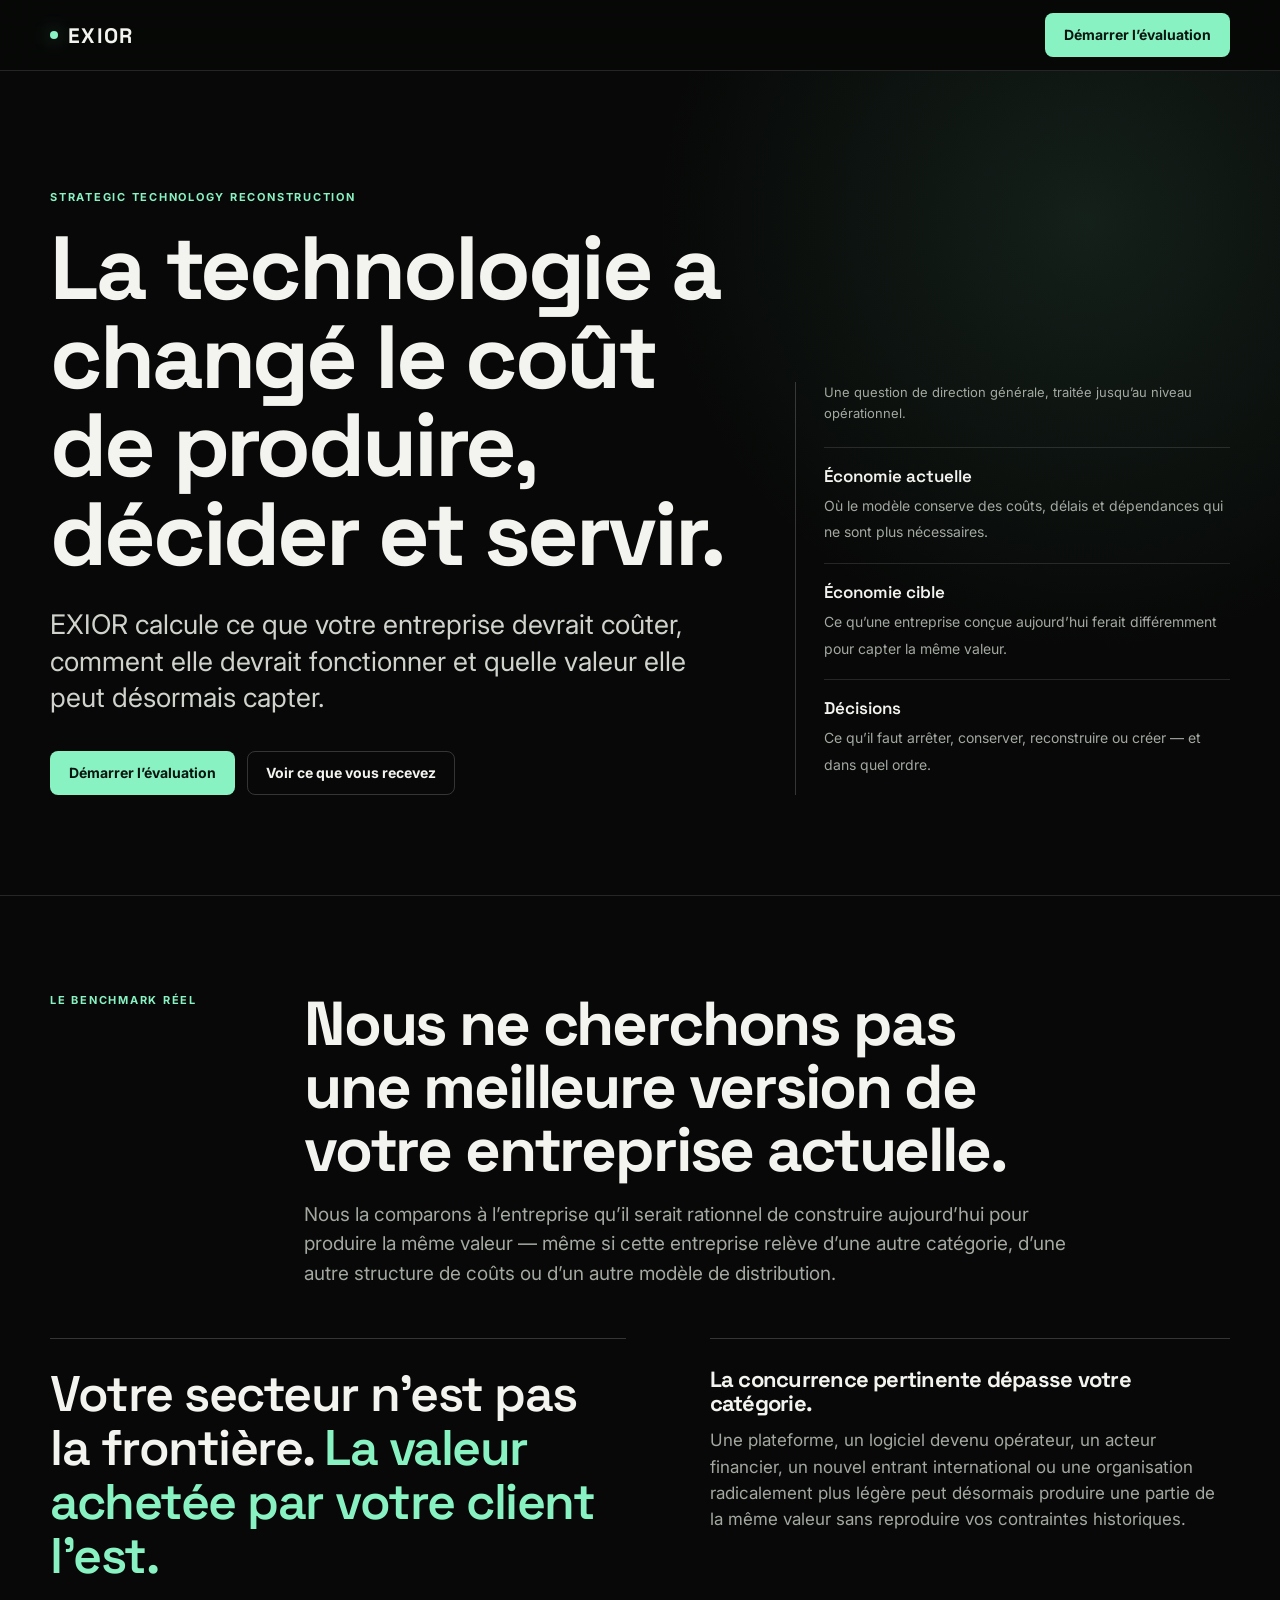
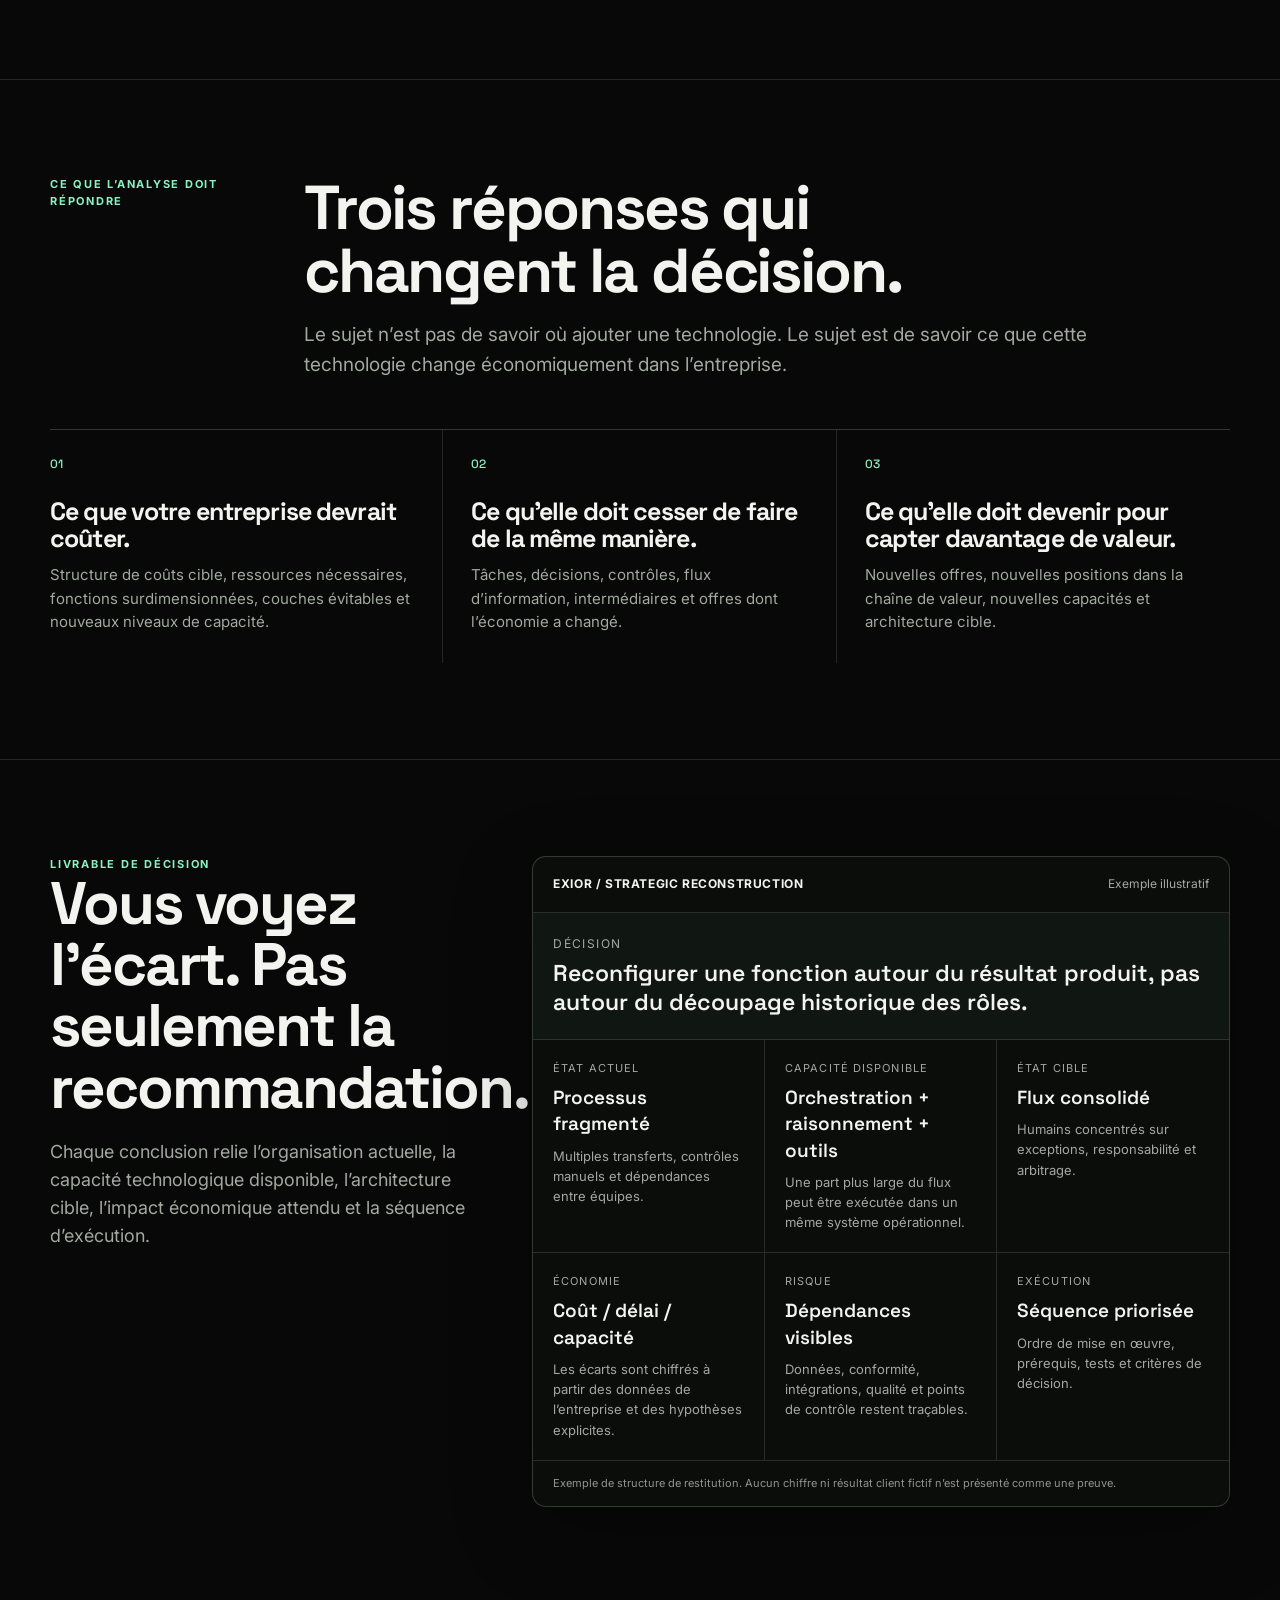
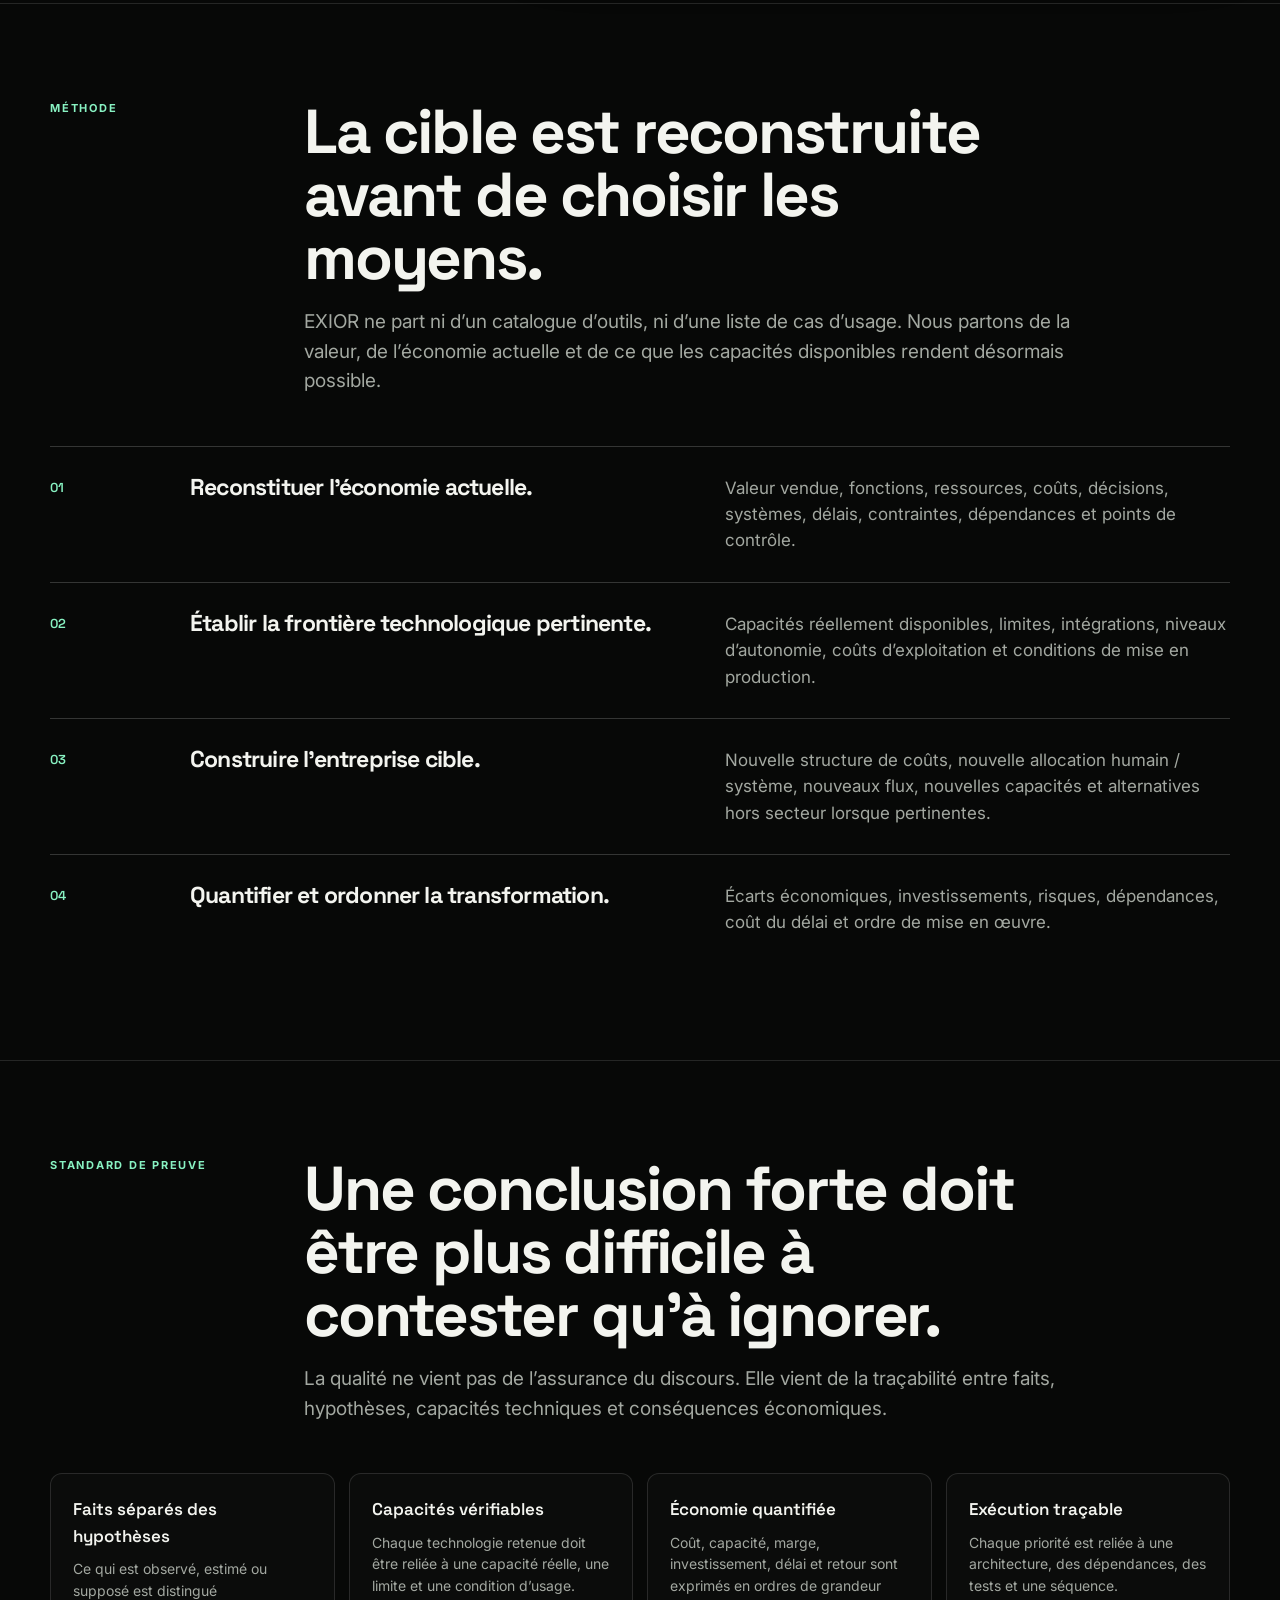
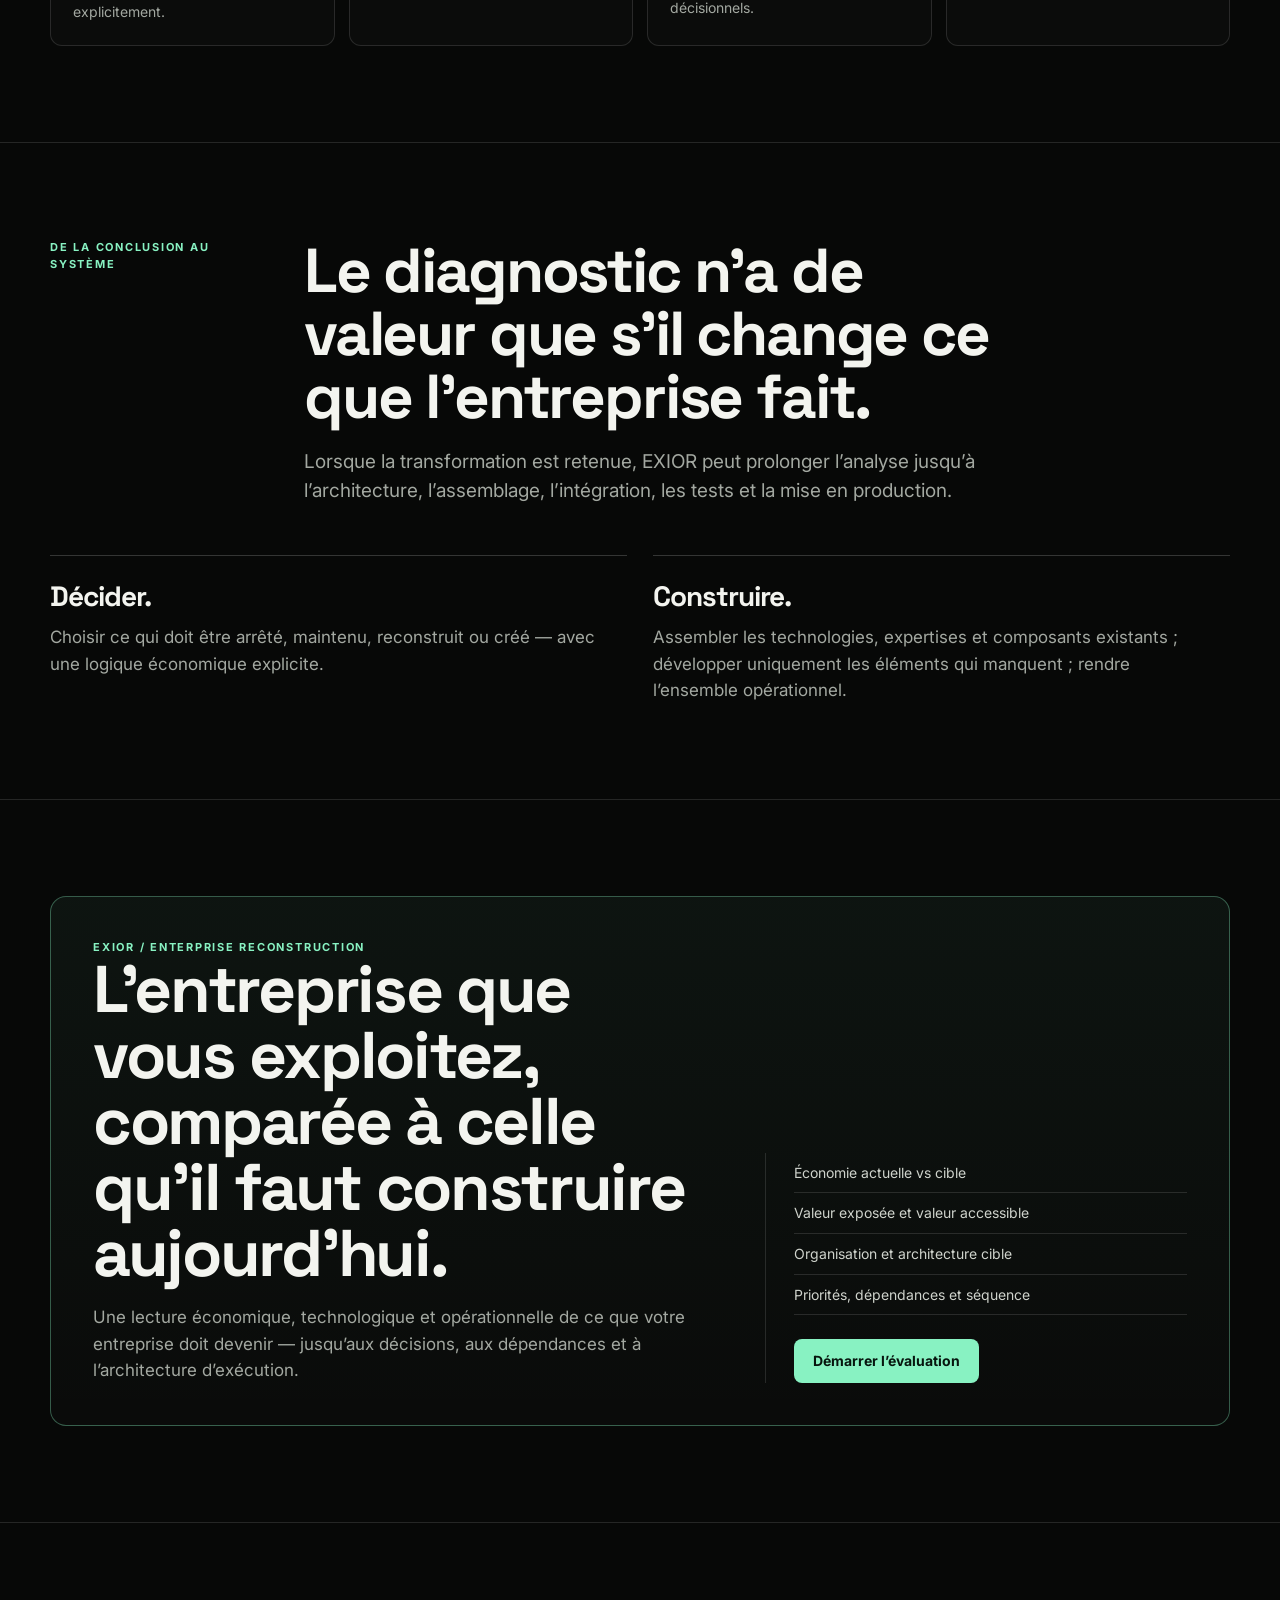
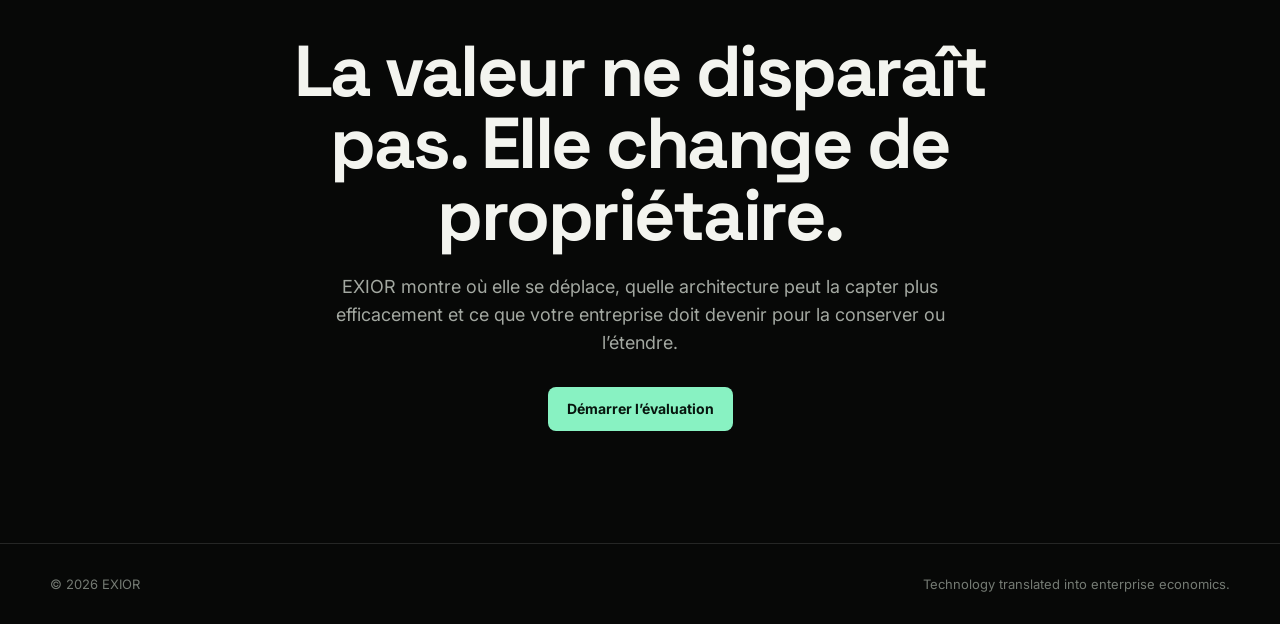
==== commit 5dd384eb: "Rebuild EXIOR landing with decision-grade enterprise proof" ====
--- a/exior-landing/index.html
+++ b/exior-landing/index.html
@@ -3,112 +3,175 @@
 <head>
 <meta charset="utf-8" />
 <meta name="viewport" content="width=device-width,initial-scale=1" />
-<title>EXIOR — Reconstructing the economics of the enterprise</title>
-<meta name="description" content="EXIOR mesure l'écart entre votre entreprise actuelle et celle qu'il serait rationnel de construire aujourd'hui pour capter la même valeur." />
-<meta name="theme-color" content="#050505" />
+<title>EXIOR — Recalculer l'économie de l'entreprise</title>
+<meta name="description" content="EXIOR calcule ce que votre entreprise devrait coûter, comment elle devrait fonctionner et quelle valeur elle peut désormais capter avec les capacités technologiques disponibles aujourd'hui." />
+<meta name="theme-color" content="#070807" />
 <link rel="preconnect" href="https://fonts.googleapis.com" />
 <link rel="preconnect" href="https://fonts.gstatic.com" crossorigin />
 <link href="https://fonts.googleapis.com/css2?family=Inter:wght@400;500;600;700&family=Space+Grotesk:wght@500;600;700&display=swap" rel="stylesheet" />
 <style>
 :root{
-  --bg:#050505;--fg:#f5f5f1;--muted:#a7aaa4;--line:rgba(255,255,255,.12);
-  --card:rgba(255,255,255,.035);--accent:#7cf0bb;--accent2:#21c47c;
-  --max:1160px;--body:"Inter",sans-serif;--display:"Space Grotesk",sans-serif;
+  --bg:#070807;
+  --bg2:#0c0e0c;
+  --fg:#f3f4ef;
+  --muted:#a3a8a1;
+  --soft:#cfd3cc;
+  --line:rgba(255,255,255,.12);
+  --line2:rgba(255,255,255,.18);
+  --accent:#88f2c2;
+  --accent2:#38ca88;
+  --max:1180px;
+  --body:"Inter",sans-serif;
+  --display:"Space Grotesk",sans-serif;
 }
 *{box-sizing:border-box}
 html{scroll-behavior:smooth}
 body{margin:0;background:var(--bg);color:var(--fg);font-family:var(--body);font-size:17px;line-height:1.55;-webkit-font-smoothing:antialiased;text-rendering:optimizeLegibility}
 a{color:inherit;text-decoration:none}
 .container{width:min(var(--max),calc(100% - 40px));margin:auto}
-nav{position:sticky;top:0;z-index:20;background:rgba(5,5,5,.86);backdrop-filter:blur(16px);border-bottom:1px solid var(--line)}
-.nav{height:70px;display:flex;align-items:center;justify-content:space-between}
+.eyebrow{font-size:11px;font-weight:700;letter-spacing:.16em;text-transform:uppercase;color:var(--accent)}
+nav{position:sticky;top:0;z-index:30;background:rgba(7,8,7,.88);backdrop-filter:blur(18px);border-bottom:1px solid var(--line)}
+.nav{height:70px;display:flex;align-items:center;justify-content:space-between;gap:18px}
 .logo{font:700 21px/1 var(--display);letter-spacing:.06em;display:flex;align-items:center;gap:10px}
-.dot{width:9px;height:9px;border-radius:50%;background:var(--accent);box-shadow:0 0 16px rgba(124,240,187,.5)}
-.btn{display:inline-flex;align-items:center;justify-content:center;border-radius:999px;padding:13px 21px;font-weight:650;font-size:14px;background:linear-gradient(110deg,var(--accent),var(--accent2));color:#032014;border:0}
-.btn.secondary{background:transparent;color:var(--fg);border:1px solid var(--line)}
-main{overflow:hidden}
-.hero{padding:118px 0 98px;position:relative}
-.hero:before{content:"";position:absolute;width:860px;height:860px;border-radius:50%;left:55%;top:-570px;transform:translateX(-50%);background:radial-gradient(circle,rgba(124,240,187,.14),transparent 68%);pointer-events:none}
-.hero-inner{position:relative;max-width:1040px}
-.kicker{font-size:12px;text-transform:uppercase;letter-spacing:.16em;color:var(--accent);font-weight:700;margin-bottom:22px}
-h1,h2,h3{font-family:var(--display);letter-spacing:-.035em;line-height:1.02;margin:0}
-h1{font-size:clamp(48px,7.3vw,88px);max-width:13ch}
-.hero p{font-size:clamp(20px,2.25vw,27px);line-height:1.38;color:#d3d6d0;max-width:39ch;margin:28px 0 34px}
+.logo-dot{width:8px;height:8px;border-radius:50%;background:var(--accent);box-shadow:0 0 18px rgba(136,242,194,.45)}
+.nav-cta,.btn{display:inline-flex;align-items:center;justify-content:center;min-height:44px;padding:0 18px;border:1px solid rgba(136,242,194,.45);border-radius:8px;background:var(--accent);color:#07150e;font-weight:700;font-size:14px}
+.btn.secondary{background:transparent;color:var(--fg);border-color:var(--line2)}
+.hero{padding:118px 0 100px;position:relative;overflow:hidden}
+.hero:before{content:"";position:absolute;inset:-300px -20% auto auto;width:900px;height:900px;border-radius:50%;background:radial-gradient(circle,rgba(136,242,194,.10),transparent 68%);pointer-events:none}
+.hero-grid{display:grid;grid-template-columns:minmax(0,1.22fr) minmax(320px,.78fr);gap:64px;align-items:end;position:relative}
+h1,h2,h3{font-family:var(--display);margin:0;letter-spacing:-.035em}
+h1{font-size:clamp(50px,7vw,90px);line-height:.99;max-width:12ch;margin:18px 0 28px}
+.hero-copy{font-size:clamp(20px,2.15vw,27px);line-height:1.36;color:var(--soft);max-width:40ch;margin:0 0 34px}
 .hero-actions{display:flex;gap:12px;flex-wrap:wrap}
-.signal{margin-top:26px;display:flex;gap:22px;flex-wrap:wrap;color:var(--muted);font-size:14px}
-.signal span{display:flex;align-items:center;gap:8px}.signal i{width:5px;height:5px;border-radius:50%;background:var(--accent);display:inline-block}
-section{padding:92px 0;border-top:1px solid var(--line)}
-.head{max-width:900px;margin-bottom:50px}
-h2{font-size:clamp(36px,5vw,60px);max-width:19ch}
-.head p{color:var(--muted);font-size:19px;max-width:72ch;margin:20px 0 0}
-.statement{font-family:var(--display);font-size:clamp(31px,4.2vw,52px);line-height:1.08;letter-spacing:-.03em;max-width:20ch}
-.statement em{font-style:normal;color:var(--accent)}
-.split{display:grid;grid-template-columns:1.05fr .95fr;gap:24px}
-.panel{border:1px solid var(--line);background:var(--card);border-radius:22px;padding:32px}
-.panel h3{font-size:23px;margin-bottom:13px}.panel p{margin:0;color:#c3c6c0}
-.matrix{display:grid;grid-template-columns:repeat(2,1fr);gap:0 28px}
-.metric{border-top:1px solid var(--line);padding:23px 0}
-.metric b{font-family:var(--display);font-size:18px}.metric p{margin:8px 0 0;color:var(--muted);font-size:15px}
-.flow{counter-reset:n}
-.flow-item{display:grid;grid-template-columns:72px 1fr;gap:16px;border-top:1px solid var(--line);padding:25px 0}
-.flow-item:before{counter-increment:n;content:"0" counter(n);color:var(--accent);font:600 13px/1 var(--display);padding-top:6px}
-.flow-item h3{font-size:23px;margin-bottom:8px}.flow-item p{margin:0;color:var(--muted);max-width:70ch}
-.output{display:grid;grid-template-columns:1.1fr .9fr;gap:24px}
-.output-list{display:grid;gap:0}
-.output-row{display:grid;grid-template-columns:160px 1fr;gap:18px;padding:18px 0;border-top:1px solid var(--line)}
-.output-row b{font-size:14px;color:var(--accent);text-transform:uppercase;letter-spacing:.08em}.output-row span{color:#d4d6d1}
-.rigor{display:grid;grid-template-columns:repeat(4,1fr);gap:14px}
-.rigor-card{border:1px solid var(--line);background:var(--card);border-radius:18px;padding:22px}
-.rigor-card b{font-family:var(--display);font-size:17px}.rigor-card p{font-size:14px;color:var(--muted);margin:9px 0 0}
-.offer{border:1px solid rgba(124,240,187,.30);background:linear-gradient(180deg,rgba(124,240,187,.07),rgba(255,255,255,.02));border-radius:26px;padding:42px;display:grid;grid-template-columns:1fr auto;gap:34px;align-items:end}
-.offer h2{max-width:16ch}.offer p{color:#d2d4cf;max-width:66ch}
-.offer-side{max-width:300px}.offer-side p{font-size:14px;color:var(--muted);margin:0 0 18px}
-.final{text-align:center;padding:116px 0}.final h2{max-width:18ch;margin:auto}.final p{max-width:56ch;margin:22px auto 30px;color:var(--muted);font-size:18px}
-footer{border-top:1px solid var(--line);padding:30px 0;color:#777;font-size:13px}.foot{display:flex;justify-content:space-between;gap:20px;flex-wrap:wrap}
-@media(max-width:860px){.split,.output,.offer{grid-template-columns:1fr}.rigor{grid-template-columns:repeat(2,1fr)}}
-@media(max-width:640px){.matrix,.rigor{grid-template-columns:1fr}.output-row{grid-template-columns:1fr;gap:6px}.hero{padding-top:86px}.signal{display:grid;gap:8px}.flow-item{grid-template-columns:52px 1fr}}
+.hero-proof{border-left:1px solid var(--line2);padding-left:28px}
+.hero-proof .label{color:var(--muted);font-size:13px;margin-bottom:24px}
+.proof-row{padding:18px 0;border-top:1px solid var(--line)}
+.proof-row b{display:block;font:600 17px/1.2 var(--display);margin-bottom:6px}
+.proof-row span{color:var(--muted);font-size:14px}
+section{padding:96px 0;border-top:1px solid var(--line)}
+.section-head{display:grid;grid-template-columns:220px minmax(0,1fr);gap:34px;margin-bottom:50px}
+.section-head h2{font-size:clamp(36px,5vw,62px);line-height:1.02;max-width:18ch}
+.section-head p{color:var(--muted);font-size:19px;max-width:66ch;margin:18px 0 0}
+.thesis{display:grid;grid-template-columns:1.1fr .9fr;gap:24px}
+.thesis-main,.thesis-side{border-top:1px solid var(--line2);padding-top:28px}
+.thesis-main{font:600 clamp(30px,4vw,50px)/1.08 var(--display);letter-spacing:-.03em;max-width:18ch}
+.thesis-main em{font-style:normal;color:var(--accent)}
+.thesis-side h3{font-size:22px;line-height:1.1;margin-bottom:12px}
+.thesis-side p{color:var(--muted);margin:0;max-width:52ch}
+.outcomes{display:grid;grid-template-columns:repeat(3,1fr);border-top:1px solid var(--line2)}
+.outcome{padding:28px 28px 30px 0;border-right:1px solid var(--line);min-height:220px}
+.outcome+ .outcome{padding-left:28px}
+.outcome:last-child{border-right:0}
+.outcome .n{font:500 12px/1 var(--display);color:var(--accent);margin-bottom:28px}
+.outcome h3{font-size:25px;line-height:1.06;margin-bottom:12px}
+.outcome p{color:var(--muted);font-size:15px;margin:0}
+.artifact-wrap{display:grid;grid-template-columns:.78fr 1.22fr;gap:36px;align-items:start}
+.artifact-copy h2{font-size:clamp(38px,5vw,60px);line-height:1.02;max-width:11ch}
+.artifact-copy p{color:var(--muted);font-size:18px;max-width:42ch;margin:20px 0 0}
+.artifact{background:#0b0d0b;border:1px solid var(--line2);border-radius:14px;overflow:hidden;box-shadow:0 24px 80px rgba(0,0,0,.28)}
+.artifact-top{display:flex;justify-content:space-between;gap:16px;padding:18px 20px;border-bottom:1px solid var(--line);font-size:12px;color:var(--muted)}
+.artifact-top b{color:var(--fg);letter-spacing:.05em}
+.artifact-banner{padding:22px 20px;border-bottom:1px solid var(--line);background:rgba(136,242,194,.035)}
+.artifact-banner span{display:block;color:var(--muted);font-size:12px;text-transform:uppercase;letter-spacing:.12em;margin-bottom:7px}
+.artifact-banner strong{font:600 23px/1.2 var(--display)}
+.artifact-cols{display:grid;grid-template-columns:repeat(3,1fr)}
+.artifact-cell{padding:20px;border-right:1px solid var(--line);border-bottom:1px solid var(--line);min-height:120px}
+.artifact-cell:nth-child(3n){border-right:0}
+.artifact-cell small{display:block;color:var(--muted);font-size:11px;text-transform:uppercase;letter-spacing:.10em;margin-bottom:8px}
+.artifact-cell b{font:600 19px/1.15 var(--display)}
+.artifact-cell p{color:var(--muted);font-size:13px;margin:8px 0 0}
+.demo-note{padding:14px 20px;color:#8f958e;font-size:11px}
+.method{counter-reset:step}
+.method-row{display:grid;grid-template-columns:110px 1fr 1fr;gap:30px;padding:28px 0;border-top:1px solid var(--line2)}
+.method-row:before{counter-increment:step;content:"0" counter(step);color:var(--accent);font:600 13px/1 var(--display);padding-top:6px}
+.method-row h3{font-size:23px;line-height:1.08}
+.method-row p{margin:0;color:var(--muted);max-width:55ch}
+.standards{display:grid;grid-template-columns:repeat(4,1fr);gap:14px}
+.standard{border:1px solid var(--line);border-radius:12px;padding:22px;background:rgba(255,255,255,.02)}
+.standard b{font:600 17px/1.15 var(--display)}
+.standard p{font-size:14px;color:var(--muted);margin:9px 0 0}
+.execution{display:grid;grid-template-columns:1fr 1fr;gap:26px}
+.execution-card{border-top:1px solid var(--line2);padding-top:26px}
+.execution-card h3{font-size:28px;line-height:1.06;margin-bottom:12px}
+.execution-card p{color:var(--muted);max-width:50ch;margin:0}
+.offer{border:1px solid rgba(136,242,194,.34);border-radius:16px;padding:42px;background:linear-gradient(180deg,rgba(136,242,194,.055),rgba(255,255,255,.015));display:grid;grid-template-columns:1.2fr .8fr;gap:40px;align-items:end}
+.offer h2{font-size:clamp(38px,5.5vw,66px);line-height:1.0;max-width:14ch}
+.offer p{color:var(--muted);font-size:17px;max-width:60ch;margin:18px 0 0}
+.offer-side{border-left:1px solid var(--line);padding-left:28px}
+.offer-side ul{list-style:none;padding:0;margin:0 0 24px}
+.offer-side li{padding:9px 0;border-bottom:1px solid var(--line);font-size:14px;color:var(--soft)}
+.final{text-align:center;padding:112px 0}
+.final h2{font-size:clamp(42px,6vw,72px);line-height:1;max-width:15ch;margin:auto}
+.final p{color:var(--muted);font-size:18px;max-width:56ch;margin:22px auto 30px}
+footer{border-top:1px solid var(--line);padding:30px 0;color:#747a73;font-size:13px}
+.foot{display:flex;justify-content:space-between;gap:20px;flex-wrap:wrap}
+@media(max-width:900px){
+  .hero-grid,.artifact-wrap,.offer{grid-template-columns:1fr}
+  .hero-proof{border-left:0;border-top:1px solid var(--line);padding:24px 0 0}
+  .section-head{grid-template-columns:1fr;gap:12px}
+  .outcomes{grid-template-columns:1fr}.outcome,.outcome+ .outcome{padding:24px 0;border-right:0;border-bottom:1px solid var(--line);min-height:auto}
+  .standards{grid-template-columns:repeat(2,1fr)}
+  .method-row{grid-template-columns:70px 1fr}.method-row p{grid-column:2}
+  .offer-side{border-left:0;border-top:1px solid var(--line);padding:24px 0 0}
+}
+@media(max-width:620px){
+  .container{width:min(var(--max),calc(100% - 28px))}
+  .nav-cta{display:none}
+  .hero{padding:88px 0 78px}
+  h1{font-size:clamp(48px,15vw,66px)}
+  section{padding:74px 0}
+  .thesis{grid-template-columns:1fr}
+  .artifact-cols{grid-template-columns:1fr}
+  .artifact-cell{border-right:0}
+  .standards,.execution{grid-template-columns:1fr}
+  .method-row{grid-template-columns:48px 1fr;gap:18px}
+  .offer{padding:28px}
+}
 </style>
 </head>
 <body>
 <nav>
   <div class="container nav">
-    <a class="logo" href="#"><span class="dot"></span>EXIOR</a>
-    <a class="btn" href="#evaluation">Démarrer l’évaluation</a>
+    <a class="logo" href="#"><span class="logo-dot"></span>EXIOR</a>
+    <a class="nav-cta" href="#evaluation">Démarrer l’évaluation</a>
   </div>
 </nav>
 
 <main>
 <header class="hero">
-  <div class="container hero-inner">
-    <div class="kicker">Technology translated into enterprise economics</div>
-    <h1>Votre entreprise a été conçue pour une économie technologique qui n’existe plus.</h1>
-    <p>EXIOR mesure l’écart entre votre organisation actuelle et celle qu’il serait rationnel de construire aujourd’hui pour capter la même valeur — ou davantage.</p>
-    <div class="hero-actions">
-      <a class="btn" href="#evaluation">Démarrer l’évaluation</a>
-      <a class="btn secondary" href="#methode">Voir la méthode</a>
-    </div>
-    <div class="signal">
-      <span><i></i>Structure de coûts cible</span>
-      <span><i></i>Valeur exposée</span>
-      <span><i></i>Organisation cible</span>
-      <span><i></i>Trajectoire d’exécution</span>
-    </div>
+  <div class="container hero-grid">
+    <div>
+      <div class="eyebrow">Strategic Technology Reconstruction</div>
+      <h1>La technologie a changé le coût de produire, décider et servir.</h1>
+      <p class="hero-copy">EXIOR calcule ce que votre entreprise devrait coûter, comment elle devrait fonctionner et quelle valeur elle peut désormais capter.</p>
+      <div class="hero-actions">
+        <a class="btn" href="#evaluation">Démarrer l’évaluation</a>
+        <a class="btn secondary" href="#livrable">Voir ce que vous recevez</a>
+      </div>
+    </div>
+    <aside class="hero-proof">
+      <div class="label">Une question de direction générale, traitée jusqu’au niveau opérationnel.</div>
+      <div class="proof-row"><b>Économie actuelle</b><span>Où le modèle conserve des coûts, délais et dépendances qui ne sont plus nécessaires.</span></div>
+      <div class="proof-row"><b>Économie cible</b><span>Ce qu’une entreprise conçue aujourd’hui ferait différemment pour capter la même valeur.</span></div>
+      <div class="proof-row"><b>Décisions</b><span>Ce qu’il faut arrêter, conserver, reconstruire ou créer — et dans quel ordre.</span></div>
+    </aside>
   </div>
 </header>
 
 <section>
   <div class="container">
-    <div class="head">
-      <h2>La question n’est plus : comment améliorer l’entreprise actuelle ?</h2>
-      <p>La question est : quelle entreprise construirait-on aujourd’hui pour produire le même résultat client avec les capacités technologiques disponibles maintenant ?</p>
-    </div>
-    <div class="split">
-      <div class="panel">
-        <div class="statement">Nous ne vous comparons pas à une meilleure version de vous-même. <em>Nous vous comparons à la meilleure architecture économique disponible aujourd’hui.</em></div>
-      </div>
-      <div class="panel">
-        <h3>La valeur traverse les frontières de secteur.</h3>
-        <p>Vos clients n’achètent pas votre catégorie d’entreprise. Ils achètent un résultat. Cette valeur peut désormais être produite par une plateforme, un logiciel devenu opérateur, un acteur financier, un nouvel entrant international ou une organisation construite avec une structure radicalement différente.</p>
+    <div class="section-head">
+      <div class="eyebrow">Le benchmark réel</div>
+      <div>
+        <h2>Nous ne cherchons pas une meilleure version de votre entreprise actuelle.</h2>
+        <p>Nous la comparons à l’entreprise qu’il serait rationnel de construire aujourd’hui pour produire la même valeur — même si cette entreprise relève d’une autre catégorie, d’une autre structure de coûts ou d’un autre modèle de distribution.</p>
+      </div>
+    </div>
+    <div class="thesis">
+      <div class="thesis-main">Votre secteur n’est pas la frontière. <em>La valeur achetée par votre client l’est.</em></div>
+      <div class="thesis-side">
+        <h3>La concurrence pertinente dépasse votre catégorie.</h3>
+        <p>Une plateforme, un logiciel devenu opérateur, un acteur financier, un nouvel entrant international ou une organisation radicalement plus légère peut désormais produire une partie de la même valeur sans reproduire vos contraintes historiques.</p>
       </div>
     </div>
   </div>
@@ -116,71 +179,92 @@
 
 <section>
   <div class="container">
-    <div class="head">
-      <h2>EXIOR transforme l’état de l’art technologique en décisions économiques.</h2>
-      <p>Chaque capacité disponible est traduite dans votre entreprise, fonction par fonction, puis reliée à ses conséquences sur le coût, la vitesse, la capacité, la qualité, le contrôle, la marge et la position concurrentielle.</p>
-    </div>
-    <div class="matrix">
-      <div class="metric"><b>Structure de coûts cible</b><p>Ce que chaque fonction devrait coûter si elle était conçue aujourd’hui, sans hériter de contraintes devenues inutiles.</p></div>
-      <div class="metric"><b>Modèle opérationnel cible</b><p>Les tâches, validations, décisions et couches organisationnelles à supprimer, déplacer, consolider ou reconstruire.</p></div>
-      <div class="metric"><b>Valeur exposée</b><p>Les revenus et marges qu’une architecture plus légère, plus rapide ou issue d’une autre catégorie peut capter à votre place.</p></div>
-      <div class="metric"><b>Allocation humain / système</b><p>Ce qui doit rester humain pour des raisons de responsabilité, de jugement ou de relation — et ce qui ne doit plus l’être.</p></div>
-      <div class="metric"><b>Nouvelles sources de valeur</b><p>Les produits, services et positions dans la chaîne de valeur qui deviennent économiquement accessibles aujourd’hui.</p></div>
-      <div class="metric"><b>Coût du statu quo</b><p>L’écart entre l’économie de votre organisation actuelle et celle d’un acteur construit aujourd’hui pour capter la même valeur.</p></div>
+    <div class="section-head">
+      <div class="eyebrow">Ce que l’analyse doit répondre</div>
+      <div>
+        <h2>Trois réponses qui changent la décision.</h2>
+        <p>Le sujet n’est pas de savoir où ajouter une technologie. Le sujet est de savoir ce que cette technologie change économiquement dans l’entreprise.</p>
+      </div>
+    </div>
+    <div class="outcomes">
+      <div class="outcome"><div class="n">01</div><h3>Ce que votre entreprise devrait coûter.</h3><p>Structure de coûts cible, ressources nécessaires, fonctions surdimensionnées, couches évitables et nouveaux niveaux de capacité.</p></div>
+      <div class="outcome"><div class="n">02</div><h3>Ce qu’elle doit cesser de faire de la même manière.</h3><p>Tâches, décisions, contrôles, flux d’information, intermédiaires et offres dont l’économie a changé.</p></div>
+      <div class="outcome"><div class="n">03</div><h3>Ce qu’elle doit devenir pour capter davantage de valeur.</h3><p>Nouvelles offres, nouvelles positions dans la chaîne de valeur, nouvelles capacités et architecture cible.</p></div>
+    </div>
+  </div>
+</section>
+
+<section id="livrable">
+  <div class="container artifact-wrap">
+    <div class="artifact-copy">
+      <div class="eyebrow">Livrable de décision</div>
+      <h2>Vous voyez l’écart. Pas seulement la recommandation.</h2>
+      <p>Chaque conclusion relie l’organisation actuelle, la capacité technologique disponible, l’architecture cible, l’impact économique attendu et la séquence d’exécution.</p>
+    </div>
+    <div class="artifact" aria-label="Exemple illustratif de restitution EXIOR">
+      <div class="artifact-top"><b>EXIOR / STRATEGIC RECONSTRUCTION</b><span>Exemple illustratif</span></div>
+      <div class="artifact-banner"><span>Décision</span><strong>Reconfigurer une fonction autour du résultat produit, pas autour du découpage historique des rôles.</strong></div>
+      <div class="artifact-cols">
+        <div class="artifact-cell"><small>État actuel</small><b>Processus fragmenté</b><p>Multiples transferts, contrôles manuels et dépendances entre équipes.</p></div>
+        <div class="artifact-cell"><small>Capacité disponible</small><b>Orchestration + raisonnement + outils</b><p>Une part plus large du flux peut être exécutée dans un même système opérationnel.</p></div>
+        <div class="artifact-cell"><small>État cible</small><b>Flux consolidé</b><p>Humains concentrés sur exceptions, responsabilité et arbitrage.</p></div>
+        <div class="artifact-cell"><small>Économie</small><b>Coût / délai / capacité</b><p>Les écarts sont chiffrés à partir des données de l’entreprise et des hypothèses explicites.</p></div>
+        <div class="artifact-cell"><small>Risque</small><b>Dépendances visibles</b><p>Données, conformité, intégrations, qualité et points de contrôle restent traçables.</p></div>
+        <div class="artifact-cell"><small>Exécution</small><b>Séquence priorisée</b><p>Ordre de mise en œuvre, prérequis, tests et critères de décision.</p></div>
+      </div>
+      <div class="demo-note">Exemple de structure de restitution. Aucun chiffre ni résultat client fictif n’est présenté comme une preuve.</div>
     </div>
   </div>
 </section>
 
 <section id="methode">
   <div class="container">
-    <div class="head">
-      <h2>Un contre-factuel complet, construit avant les recommandations.</h2>
-      <p>EXIOR ne part ni d’une liste d’outils, ni de votre organigramme, ni d’un catalogue de cas d’usage. Nous reconstruisons d’abord l’entreprise cible. Les technologies ne sont choisies qu’ensuite, parce qu’elles servent cette architecture.</p>
-    </div>
-    <div class="flow">
-      <div class="flow-item"><div><h3>Comprendre la valeur réellement achetée.</h3><p>Nous relions produits, services, fonctions et décisions au résultat pour lequel le client paie réellement.</p></div></div>
-      <div class="flow-item"><div><h3>Reconstituer l’économie actuelle.</h3><p>Coûts, ressources, systèmes, délais, responsabilités, dépendances, contraintes et points de contrôle sont cartographiés.</p></div></div>
-      <div class="flow-item"><div><h3>Construire l’entreprise cible.</h3><p>Nous reconstruisons l’architecture économique et opérationnelle la plus performante pour produire et capter cette valeur aujourd’hui, sans préserver artificiellement les frontières du secteur actuel.</p></div></div>
-      <div class="flow-item"><div><h3>Quantifier l’écart.</h3><p>Coût actuel, coût cible, capacité supplémentaire, valeur exposée, nouvelles marges accessibles, investissement requis, dépendances et coût du délai.</p></div></div>
-      <div class="flow-item"><div><h3>Définir la trajectoire.</h3><p>Ce qui doit être arrêté, conservé, reconstruit ou créé — dans l’ordre qui maximise l’impact économique et réduit le risque d’exécution.</p></div></div>
+    <div class="section-head">
+      <div class="eyebrow">Méthode</div>
+      <div>
+        <h2>La cible est reconstruite avant de choisir les moyens.</h2>
+        <p>EXIOR ne part ni d’un catalogue d’outils, ni d’une liste de cas d’usage. Nous partons de la valeur, de l’économie actuelle et de ce que les capacités disponibles rendent désormais possible.</p>
+      </div>
+    </div>
+    <div class="method">
+      <div class="method-row"><h3>Reconstituer l’économie actuelle.</h3><p>Valeur vendue, fonctions, ressources, coûts, décisions, systèmes, délais, contraintes, dépendances et points de contrôle.</p></div>
+      <div class="method-row"><h3>Établir la frontière technologique pertinente.</h3><p>Capacités réellement disponibles, limites, intégrations, niveaux d’autonomie, coûts d’exploitation et conditions de mise en production.</p></div>
+      <div class="method-row"><h3>Construire l’entreprise cible.</h3><p>Nouvelle structure de coûts, nouvelle allocation humain / système, nouveaux flux, nouvelles capacités et alternatives hors secteur lorsque pertinentes.</p></div>
+      <div class="method-row"><h3>Quantifier et ordonner la transformation.</h3><p>Écarts économiques, investissements, risques, dépendances, coût du délai et ordre de mise en œuvre.</p></div>
     </div>
   </div>
 </section>
 
 <section>
   <div class="container">
-    <div class="head">
-      <h2>Le résultat n’est pas un rapport sur la technologie.</h2>
-      <p>C’est une base de décision sur l’entreprise elle-même.</p>
-    </div>
-    <div class="output">
-      <div class="output-list">
-        <div class="output-row"><b>Valeur</b><span>Ce que vos clients achètent réellement, ce qui se commoditise et ce qui devient capturable.</span></div>
-        <div class="output-row"><b>Économie</b><span>Coût actuel, coût cible, écarts structurels et zones de marge à défendre ou à créer.</span></div>
-        <div class="output-row"><b>Organisation</b><span>Fonctions, décisions, responsabilités et ressources de l’organisation cible.</span></div>
-        <div class="output-row"><b>Technologie</b><span>Capacités, systèmes et architectures nécessaires pour rendre la cible opérationnelle.</span></div>
-        <div class="output-row"><b>Concurrence</b><span>Les architectures, y compris hors secteur, capables de produire la même valeur avec de meilleures caractéristiques économiques.</span></div>
-        <div class="output-row"><b>Exécution</b><span>Priorités, dépendances, séquence de transformation et critères de décision.</span></div>
-      </div>
-      <div class="panel">
-        <h3>Une règle simple.</h3>
-        <p>Nous ne protégeons pas l’organisation existante de la conclusion. Nous protégeons la qualité de la conclusion.</p>
-      </div>
+    <div class="section-head">
+      <div class="eyebrow">Standard de preuve</div>
+      <div>
+        <h2>Une conclusion forte doit être plus difficile à contester qu’à ignorer.</h2>
+        <p>La qualité ne vient pas de l’assurance du discours. Elle vient de la traçabilité entre faits, hypothèses, capacités techniques et conséquences économiques.</p>
+      </div>
+    </div>
+    <div class="standards">
+      <div class="standard"><b>Faits séparés des hypothèses</b><p>Ce qui est observé, estimé ou supposé est distingué explicitement.</p></div>
+      <div class="standard"><b>Capacités vérifiables</b><p>Chaque technologie retenue doit être reliée à une capacité réelle, une limite et une condition d’usage.</p></div>
+      <div class="standard"><b>Économie quantifiée</b><p>Coût, capacité, marge, investissement, délai et retour sont exprimés en ordres de grandeur décisionnels.</p></div>
+      <div class="standard"><b>Exécution traçable</b><p>Chaque priorité est reliée à une architecture, des dépendances, des tests et une séquence.</p></div>
     </div>
   </div>
 </section>
 
 <section>
   <div class="container">
-    <div class="head">
-      <h2>Des conclusions conçues pour résister à la décision.</h2>
-      <p>Chaque recommandation est reliée à ce qui la justifie et à ce qu’elle change économiquement.</p>
-    </div>
-    <div class="rigor">
-      <div class="rigor-card"><b>Faits séparés des hypothèses</b><p>Ce qui est observé, estimé ou supposé reste explicitement distingué.</p></div>
-      <div class="rigor-card"><b>Économie quantifiée</b><p>Coûts, capacité, marge, investissement, délai et retour sont exprimés en ordres de grandeur exploitables.</p></div>
-      <div class="rigor-card"><b>Contre-factuel explicite</b><p>La cible est comparée à l’existant pour montrer précisément d’où vient l’écart.</p></div>
-      <div class="rigor-card"><b>Exécution traçable</b><p>Chaque priorité est reliée à une architecture, des dépendances et une séquence de mise en œuvre.</p></div>
+    <div class="section-head">
+      <div class="eyebrow">De la conclusion au système</div>
+      <div>
+        <h2>Le diagnostic n’a de valeur que s’il change ce que l’entreprise fait.</h2>
+        <p>Lorsque la transformation est retenue, EXIOR peut prolonger l’analyse jusqu’à l’architecture, l’assemblage, l’intégration, les tests et la mise en production.</p>
+      </div>
+    </div>
+    <div class="execution">
+      <div class="execution-card"><h3>Décider.</h3><p>Choisir ce qui doit être arrêté, maintenu, reconstruit ou créé — avec une logique économique explicite.</p></div>
+      <div class="execution-card"><h3>Construire.</h3><p>Assembler les technologies, expertises et composants existants ; développer uniquement les éléments qui manquent ; rendre l’ensemble opérationnel.</p></div>
     </div>
   </div>
 </section>
@@ -189,12 +273,17 @@
   <div class="container">
     <div class="offer">
       <div>
-        <div class="kicker">EXIOR — Enterprise Reconstruction</div>
+        <div class="eyebrow">EXIOR / Enterprise Reconstruction</div>
         <h2>L’entreprise que vous exploitez, comparée à celle qu’il faut construire aujourd’hui.</h2>
-        <p>EXIOR reconstruit l’architecture économiquement dominante pour capter votre valeur : modèle économique, organisation, structure de coûts, capacités technologiques, exposition concurrentielle et trajectoire de transformation.</p>
+        <p>Une lecture économique, technologique et opérationnelle de ce que votre entreprise doit devenir — jusqu’aux décisions, aux dépendances et à l’architecture d’exécution.</p>
       </div>
       <div class="offer-side">
-        <p>Hypothèses explicites. Économie quantifiée. Priorités d’exécution.</p>
+        <ul>
+          <li>Économie actuelle vs cible</li>
+          <li>Valeur exposée et valeur accessible</li>
+          <li>Organisation et architecture cible</li>
+          <li>Priorités, dépendances et séquence</li>
+        </ul>
         <a class="btn" href="https://exior.io">Démarrer l’évaluation</a>
       </div>
     </div>
@@ -204,7 +293,7 @@
 <section class="final">
   <div class="container">
     <h2>La valeur ne disparaît pas. Elle change de propriétaire.</h2>
-    <p>EXIOR montre où elle se déplace, quelle architecture peut la capter plus efficacement et ce que votre entreprise doit devenir pour rester du bon côté du transfert.</p>
+    <p>EXIOR montre où elle se déplace, quelle architecture peut la capter plus efficacement et ce que votre entreprise doit devenir pour la conserver ou l’étendre.</p>
     <a class="btn" href="https://exior.io">Démarrer l’évaluation</a>
   </div>
 </section>
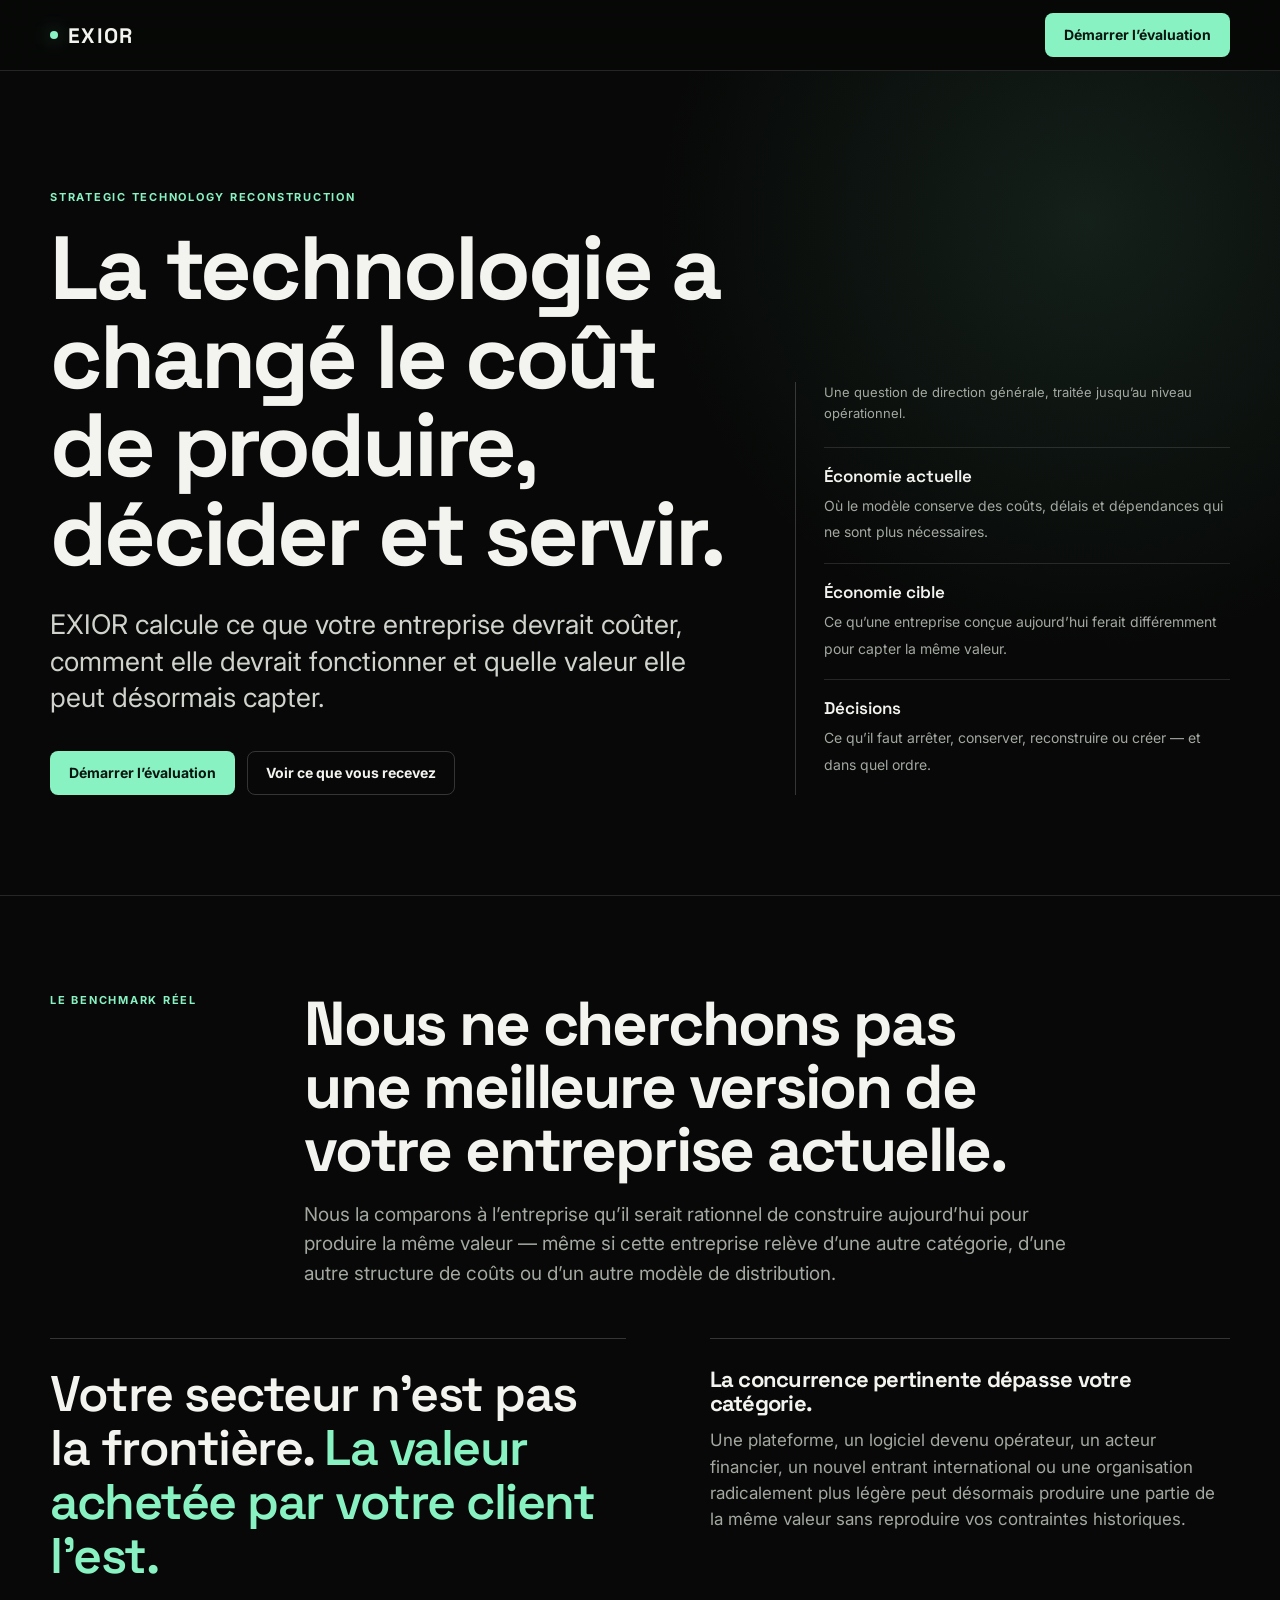
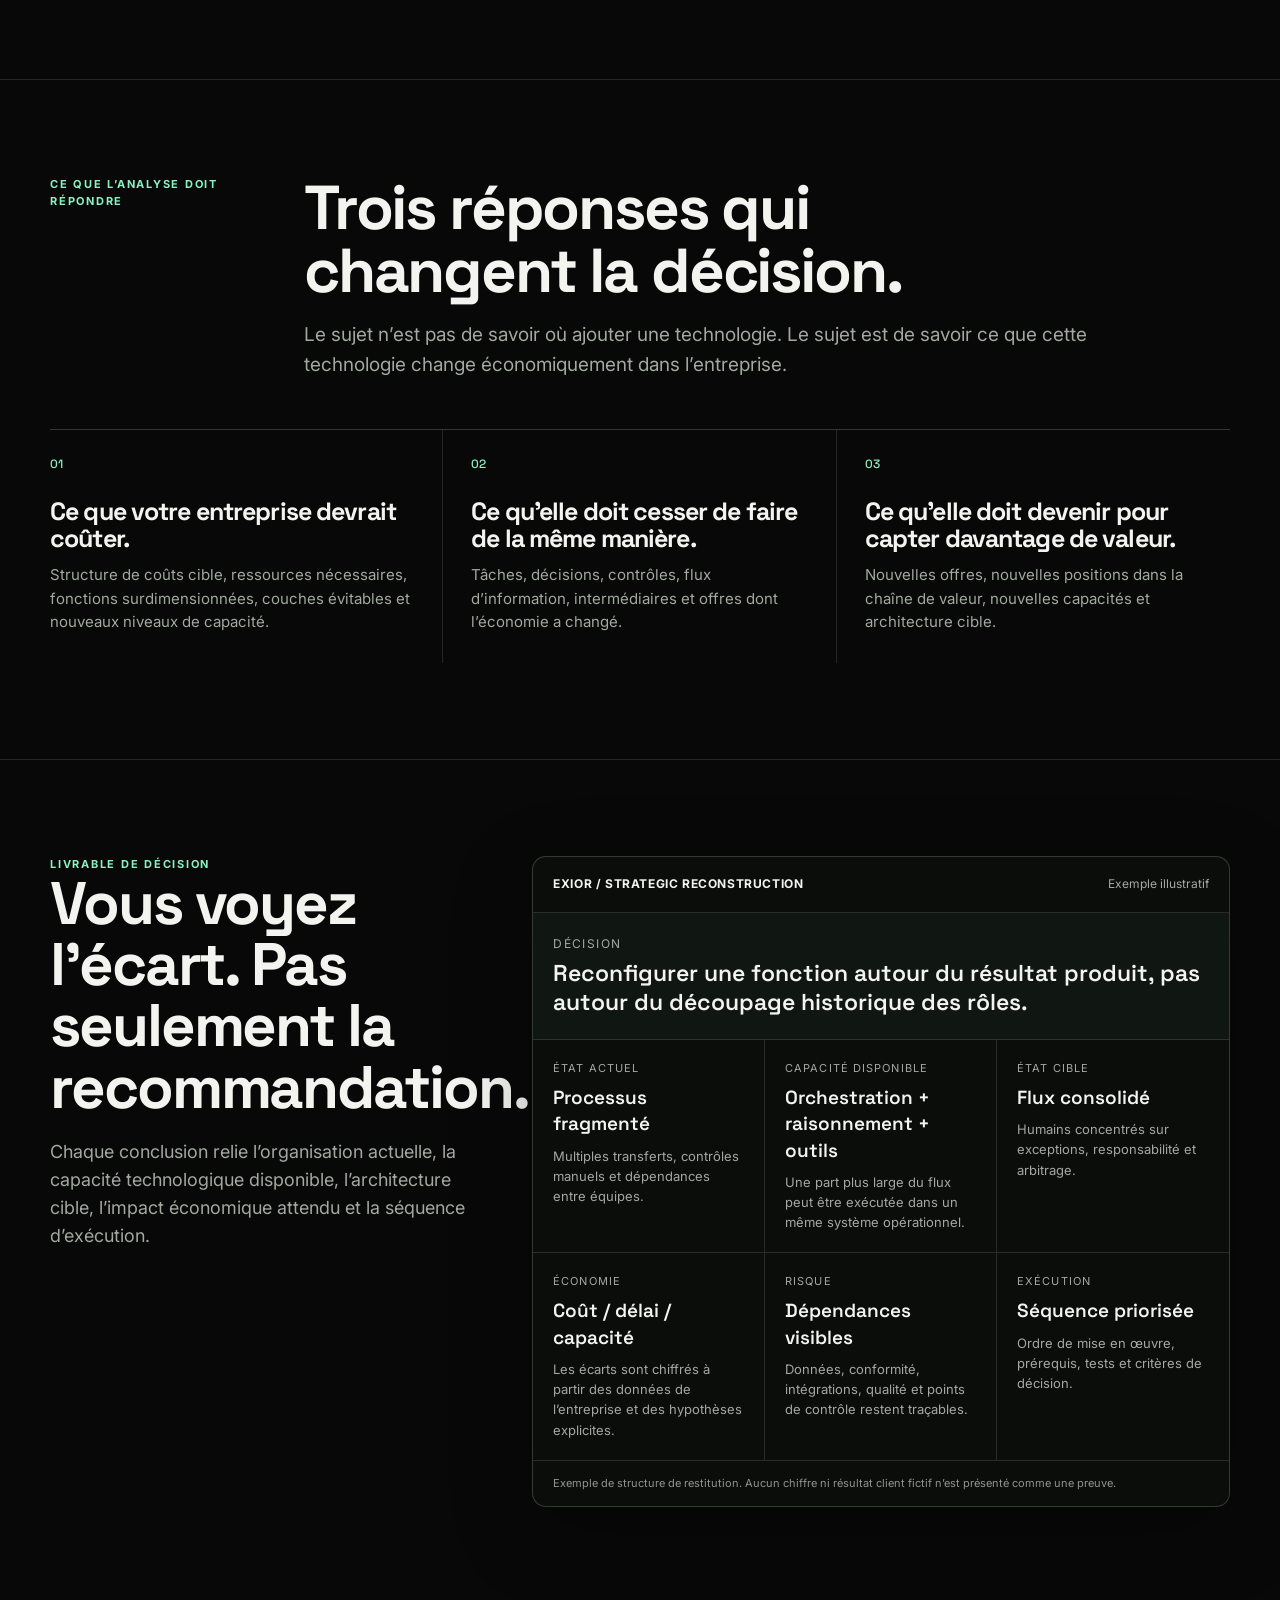
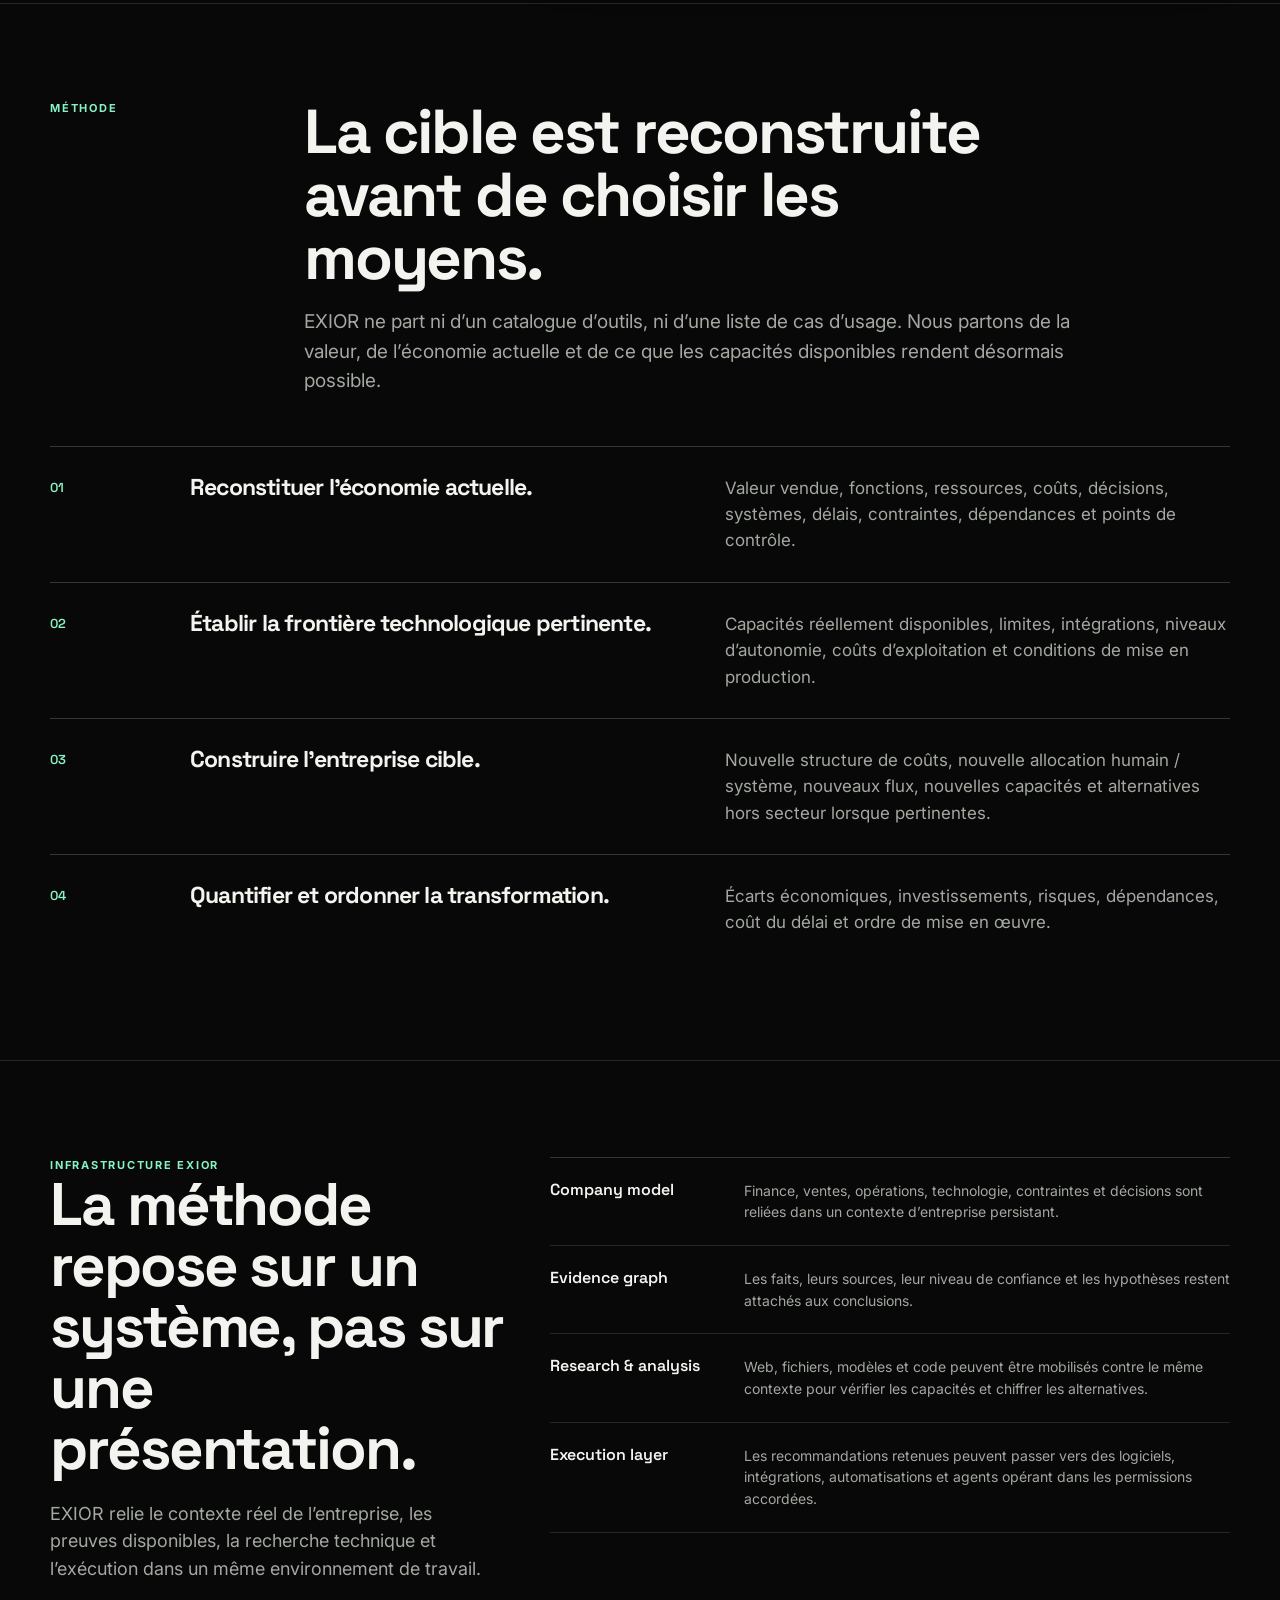
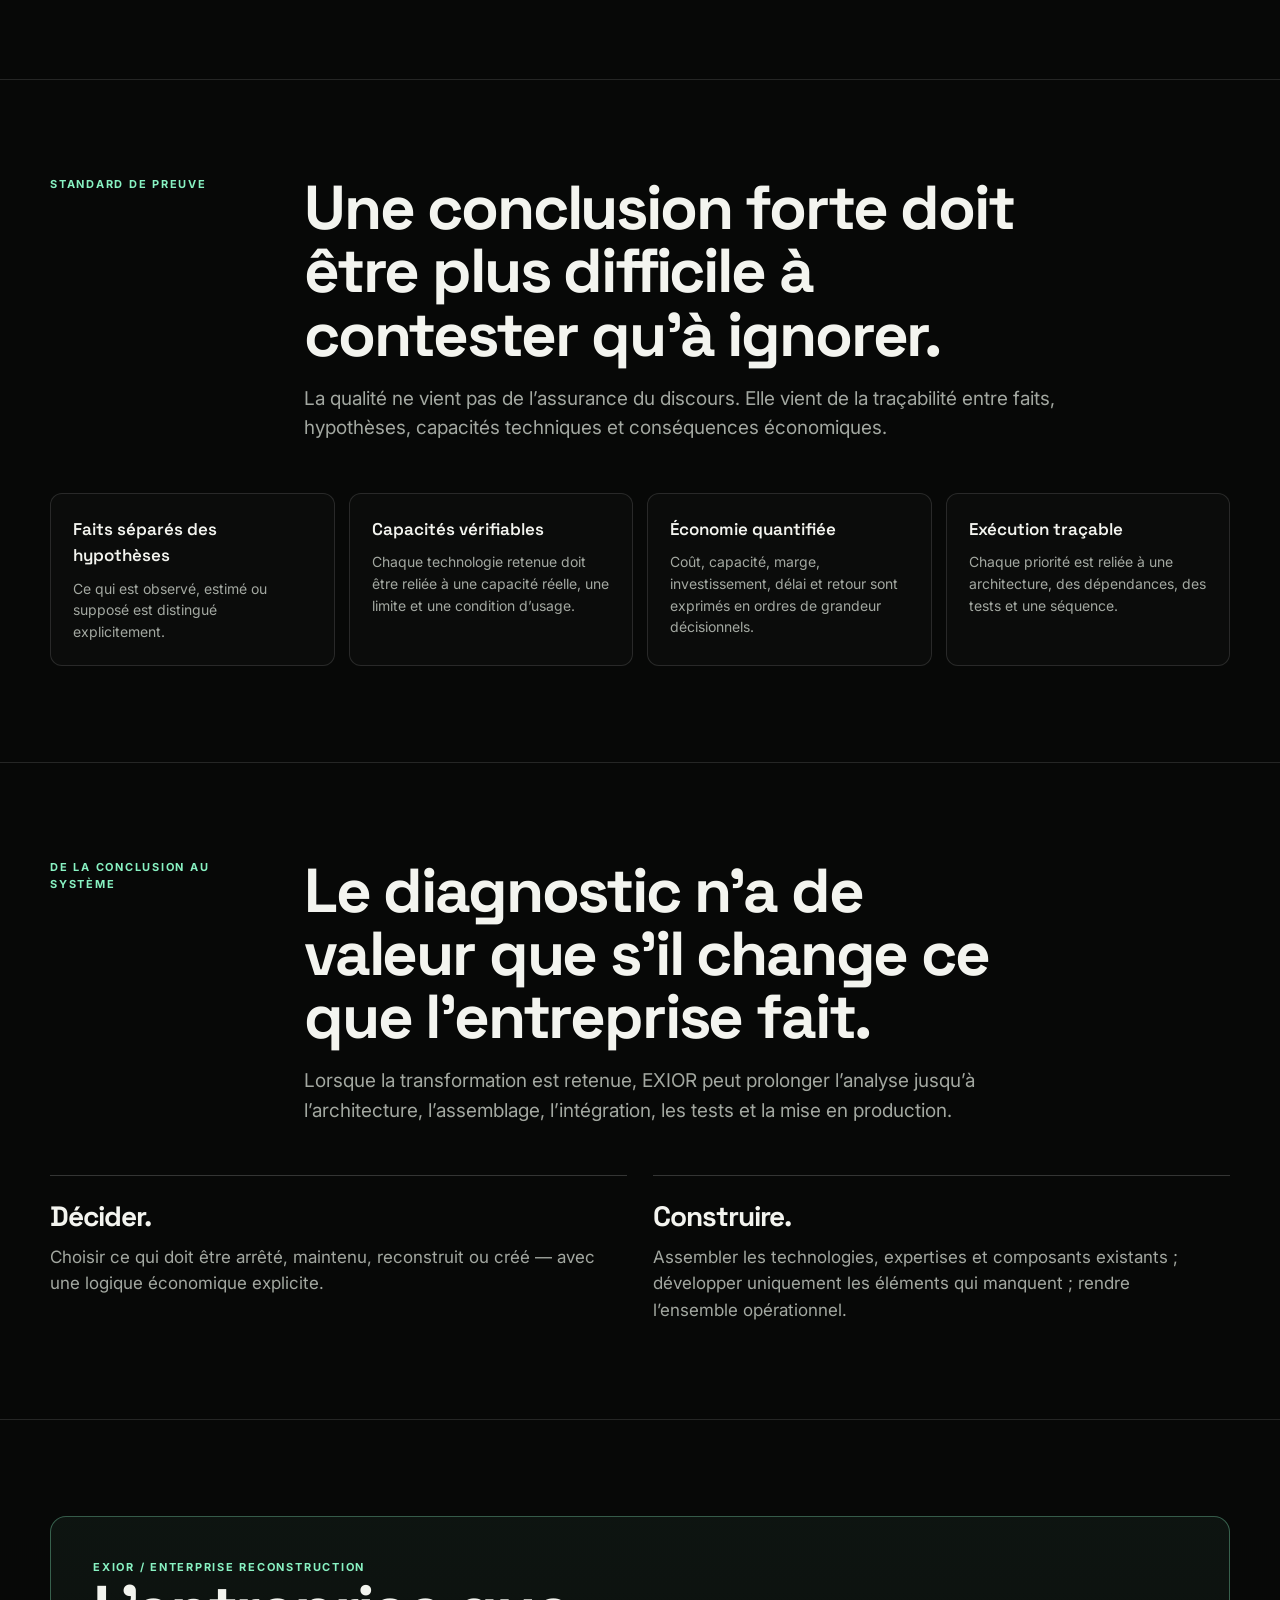
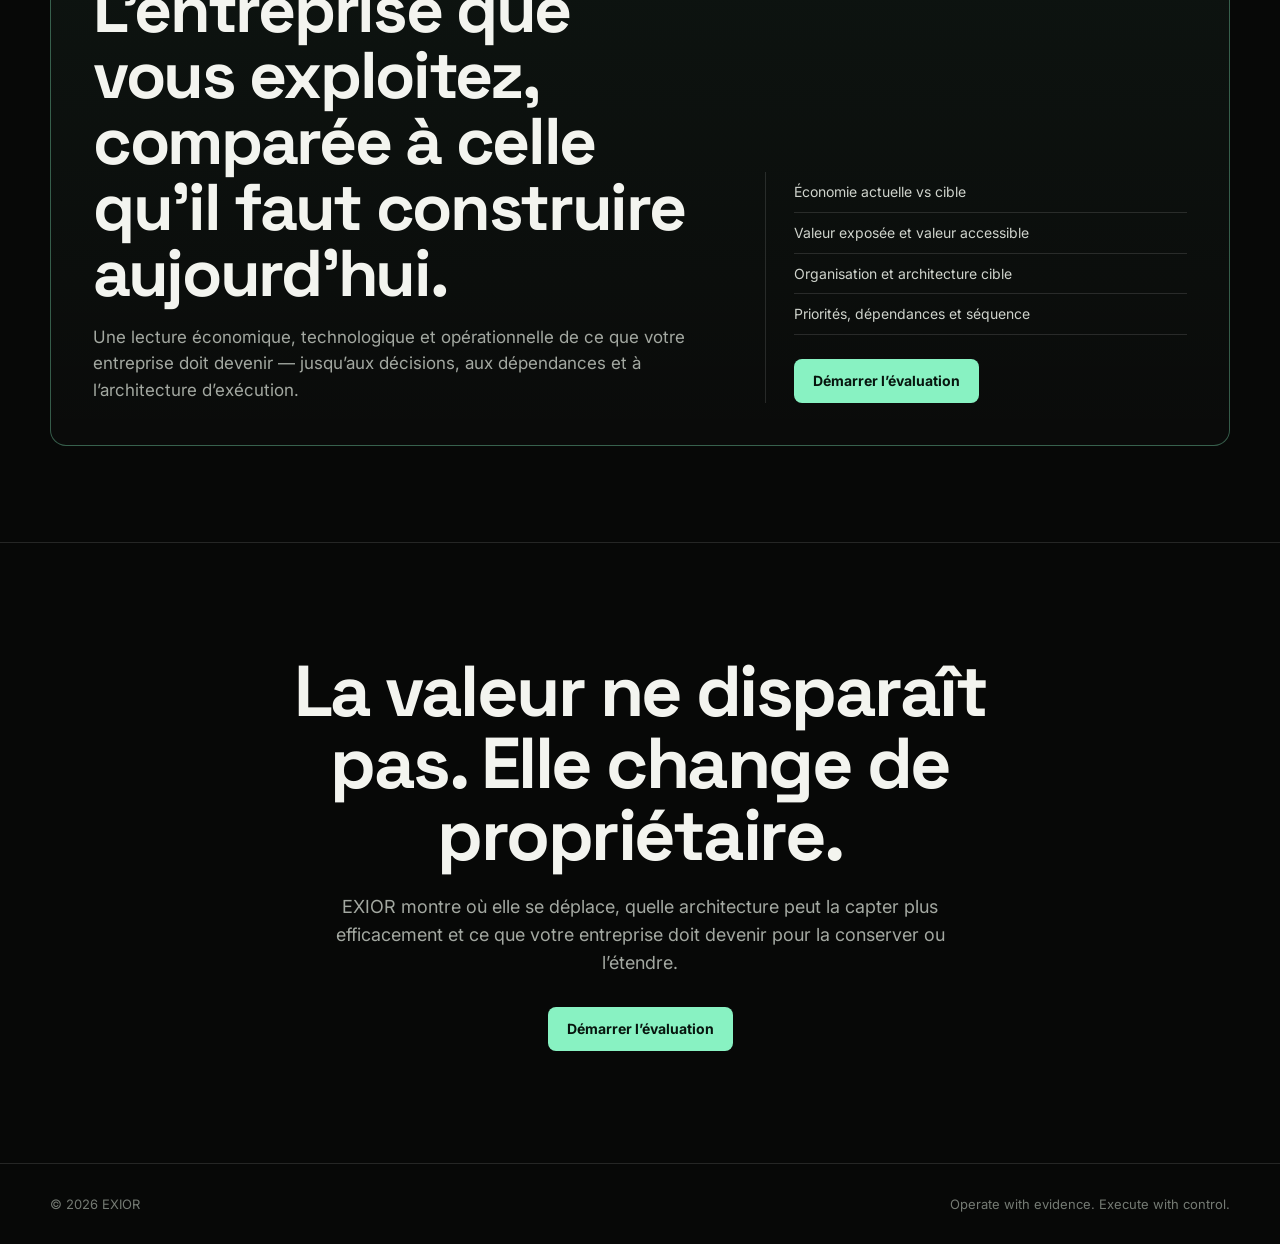
==== commit b79b471f: "Add EXIOR infrastructure proof and tighten conversion path" ====
--- a/exior-landing/index.html
+++ b/exior-landing/index.html
@@ -103,6 +103,13 @@
 .final{text-align:center;padding:112px 0}
 .final h2{font-size:clamp(42px,6vw,72px);line-height:1;max-width:15ch;margin:auto}
 .final p{color:var(--muted);font-size:18px;max-width:56ch;margin:22px auto 30px}
+.infra{display:grid;grid-template-columns:.8fr 1.2fr;gap:46px;align-items:start}
+.infra-intro h2{font-size:clamp(38px,5vw,60px);line-height:1.02;max-width:12ch}
+.infra-intro p{color:var(--muted);font-size:18px;max-width:42ch;margin:20px 0 0}
+.infra-list{border-top:1px solid var(--line2)}
+.infra-row{display:grid;grid-template-columns:170px 1fr;gap:24px;padding:22px 0;border-bottom:1px solid var(--line)}
+.infra-row b{font:600 16px/1.2 var(--display)}
+.infra-row p{margin:0;color:var(--muted);font-size:14px}
 footer{border-top:1px solid var(--line);padding:30px 0;color:#747a73;font-size:13px}
 .foot{display:flex;justify-content:space-between;gap:20px;flex-wrap:wrap}
 @media(max-width:900px){
@@ -111,6 +118,7 @@
   .section-head{grid-template-columns:1fr;gap:12px}
   .outcomes{grid-template-columns:1fr}.outcome,.outcome+ .outcome{padding:24px 0;border-right:0;border-bottom:1px solid var(--line);min-height:auto}
   .standards{grid-template-columns:repeat(2,1fr)}
+  .infra{grid-template-columns:1fr}
   .method-row{grid-template-columns:70px 1fr}.method-row p{grid-column:2}
   .offer-side{border-left:0;border-top:1px solid var(--line);padding:24px 0 0}
 }
@@ -124,6 +132,7 @@
   .artifact-cols{grid-template-columns:1fr}
   .artifact-cell{border-right:0}
   .standards,.execution{grid-template-columns:1fr}
+  .infra-row{grid-template-columns:1fr;gap:7px}
   .method-row{grid-template-columns:48px 1fr;gap:18px}
   .offer{padding:28px}
 }
@@ -235,6 +244,23 @@
   </div>
 </section>
 
+
+<section>
+  <div class="container infra">
+    <div class="infra-intro">
+      <div class="eyebrow">Infrastructure EXIOR</div>
+      <h2>La méthode repose sur un système, pas sur une présentation.</h2>
+      <p>EXIOR relie le contexte réel de l’entreprise, les preuves disponibles, la recherche technique et l’exécution dans un même environnement de travail.</p>
+    </div>
+    <div class="infra-list">
+      <div class="infra-row"><b>Company model</b><p>Finance, ventes, opérations, technologie, contraintes et décisions sont reliées dans un contexte d’entreprise persistant.</p></div>
+      <div class="infra-row"><b>Evidence graph</b><p>Les faits, leurs sources, leur niveau de confiance et les hypothèses restent attachés aux conclusions.</p></div>
+      <div class="infra-row"><b>Research & analysis</b><p>Web, fichiers, modèles et code peuvent être mobilisés contre le même contexte pour vérifier les capacités et chiffrer les alternatives.</p></div>
+      <div class="infra-row"><b>Execution layer</b><p>Les recommandations retenues peuvent passer vers des logiciels, intégrations, automatisations et agents opérant dans les permissions accordées.</p></div>
+    </div>
+  </div>
+</section>
+
 <section>
   <div class="container">
     <div class="section-head">
@@ -284,7 +310,7 @@
           <li>Organisation et architecture cible</li>
           <li>Priorités, dépendances et séquence</li>
         </ul>
-        <a class="btn" href="https://exior.io">Démarrer l’évaluation</a>
+        <a class="btn" href="https://exior.io/#advisor">Démarrer l’évaluation</a>
       </div>
     </div>
   </div>
@@ -294,7 +320,7 @@
   <div class="container">
     <h2>La valeur ne disparaît pas. Elle change de propriétaire.</h2>
     <p>EXIOR montre où elle se déplace, quelle architecture peut la capter plus efficacement et ce que votre entreprise doit devenir pour la conserver ou l’étendre.</p>
-    <a class="btn" href="https://exior.io">Démarrer l’évaluation</a>
+    <a class="btn" href="https://exior.io/#advisor">Démarrer l’évaluation</a>
   </div>
 </section>
 </main>
@@ -302,7 +328,7 @@
 <footer>
   <div class="container foot">
     <span>© 2026 EXIOR</span>
-    <span>Technology translated into enterprise economics.</span>
+    <span>Operate with evidence. Execute with control.</span>
   </div>
 </footer>
 </body>
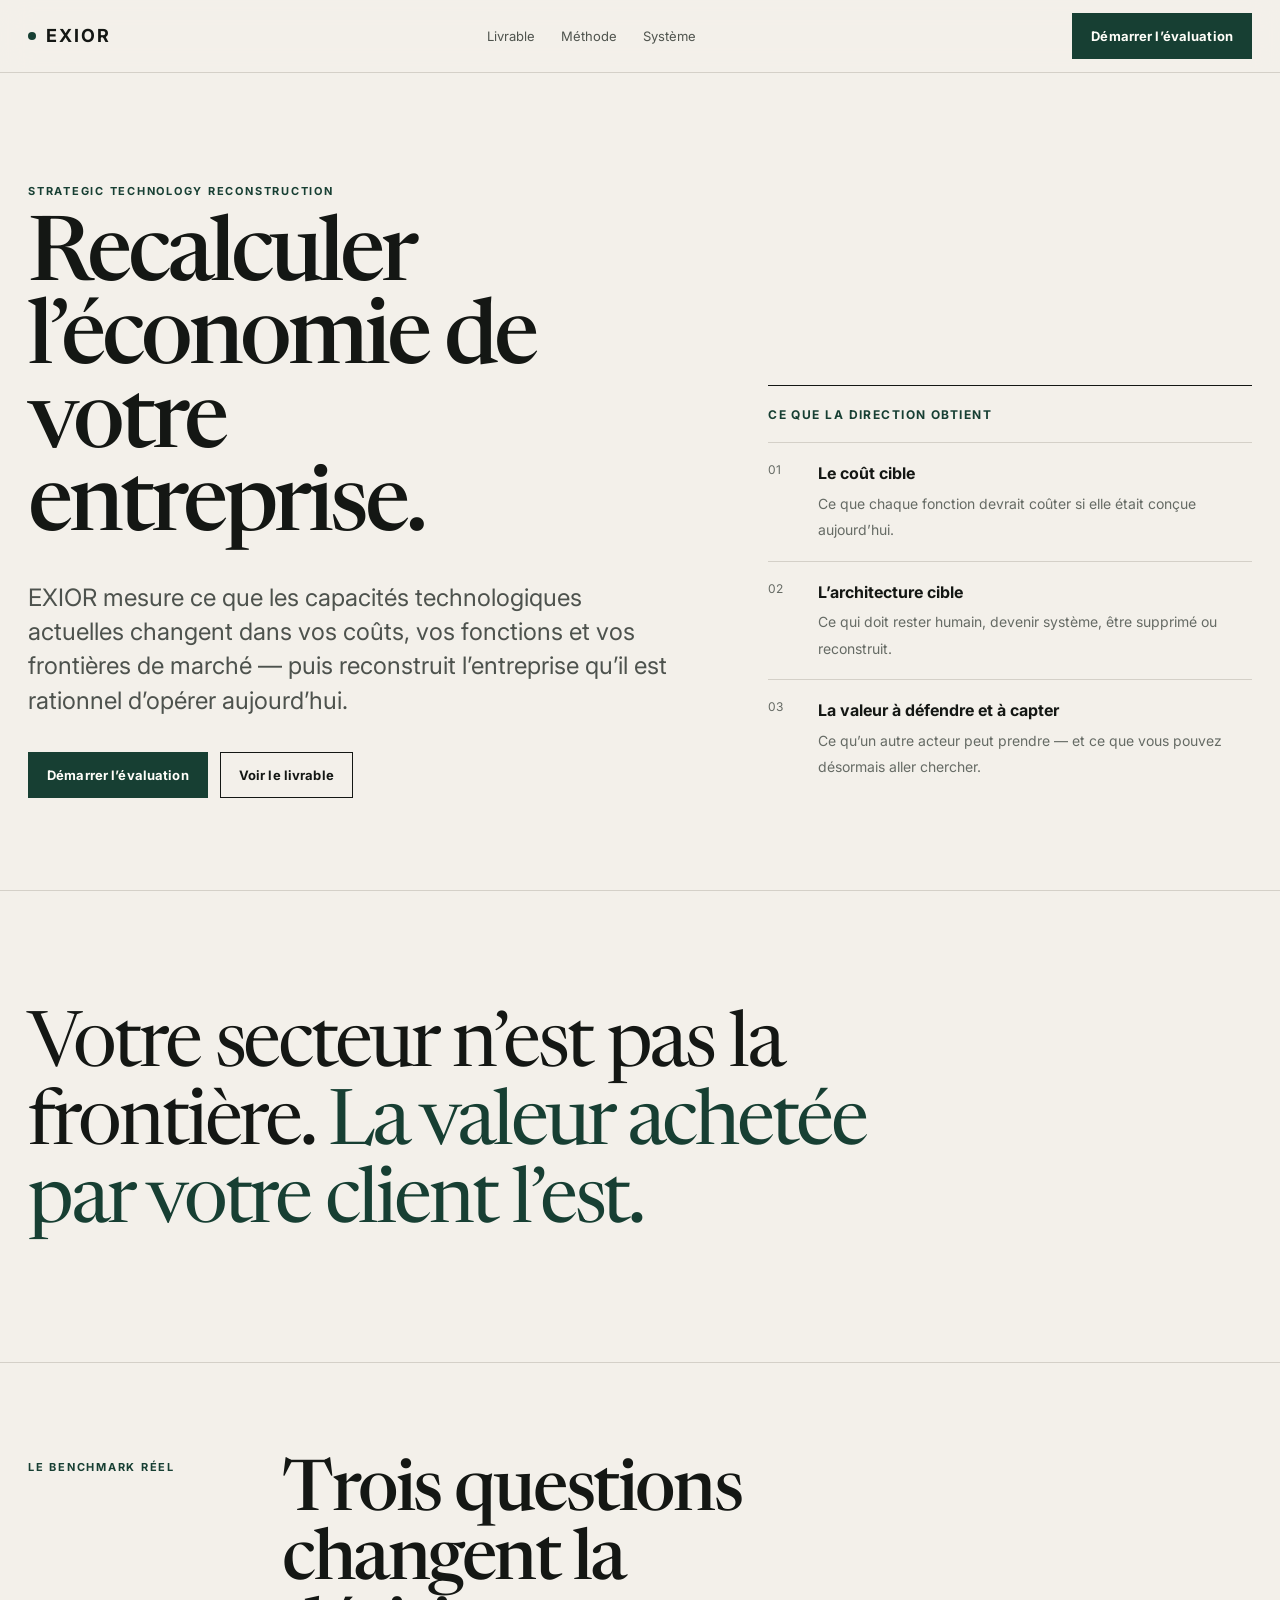
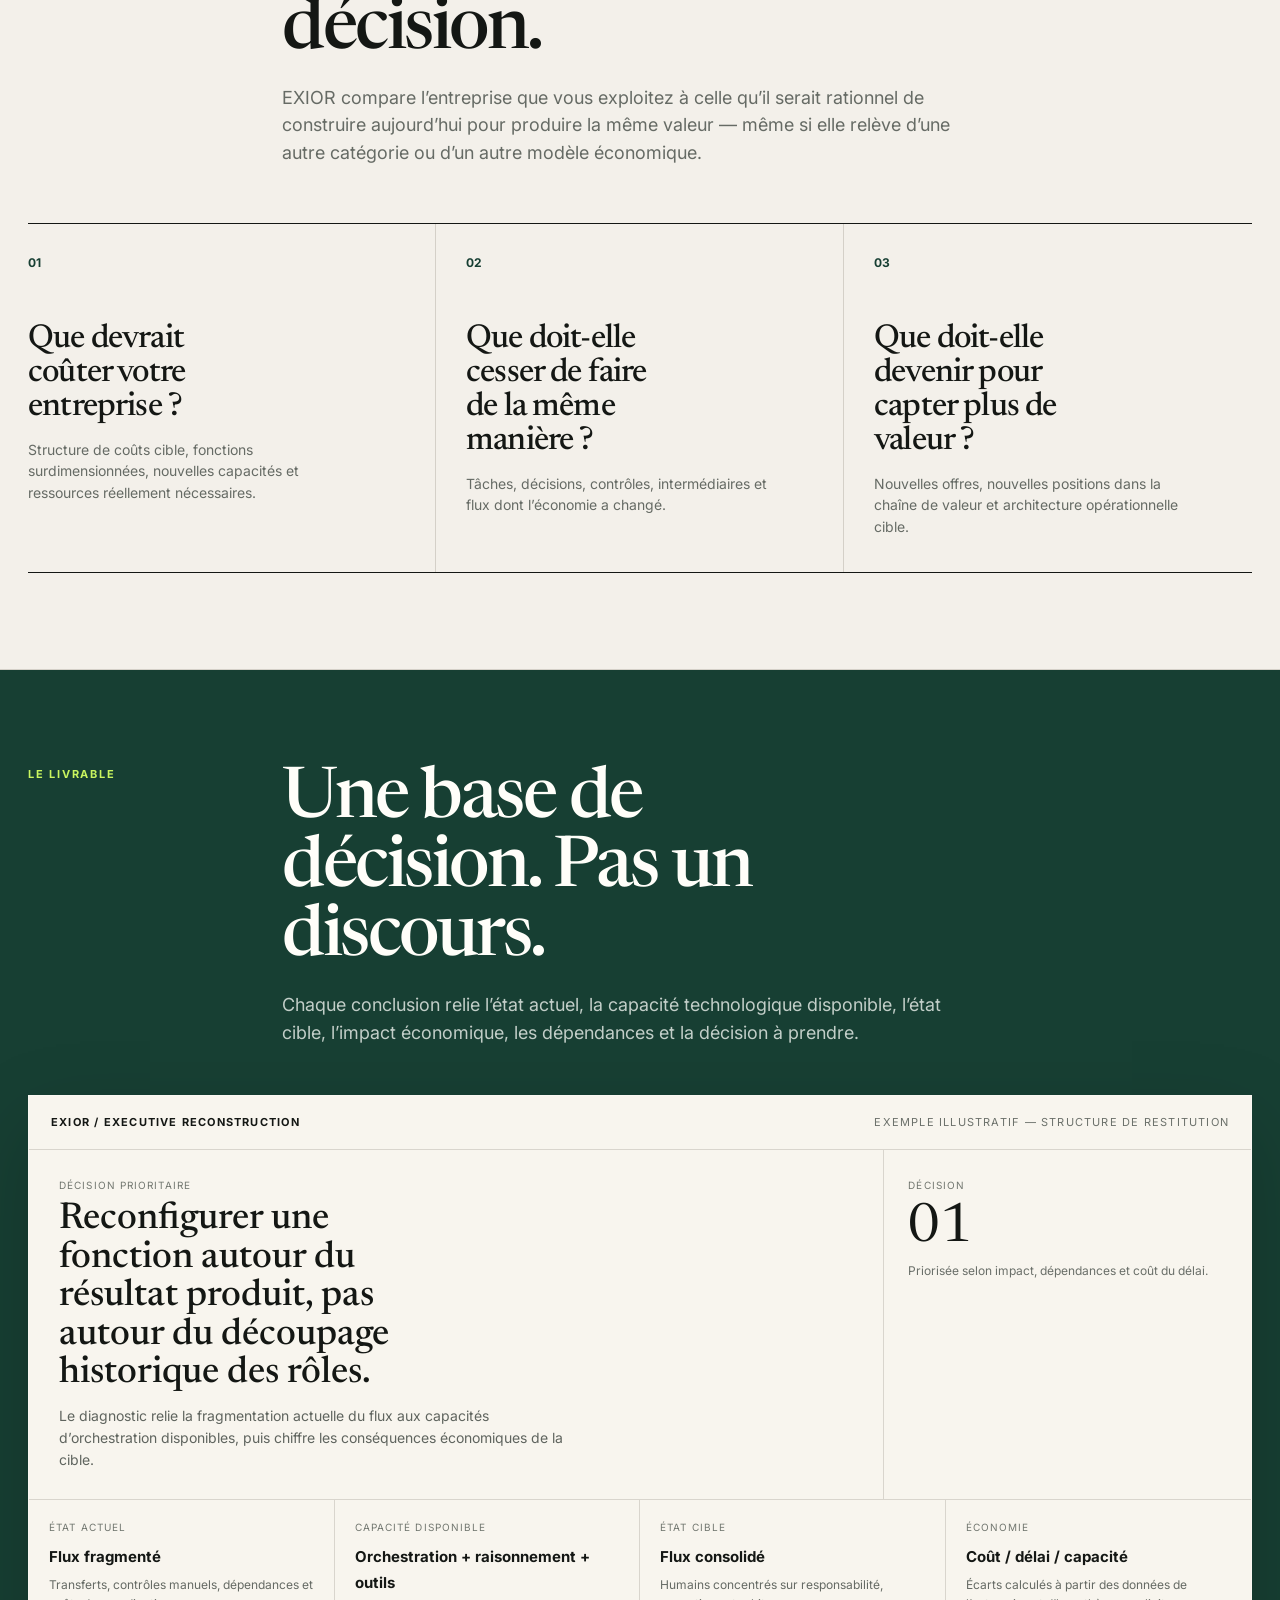
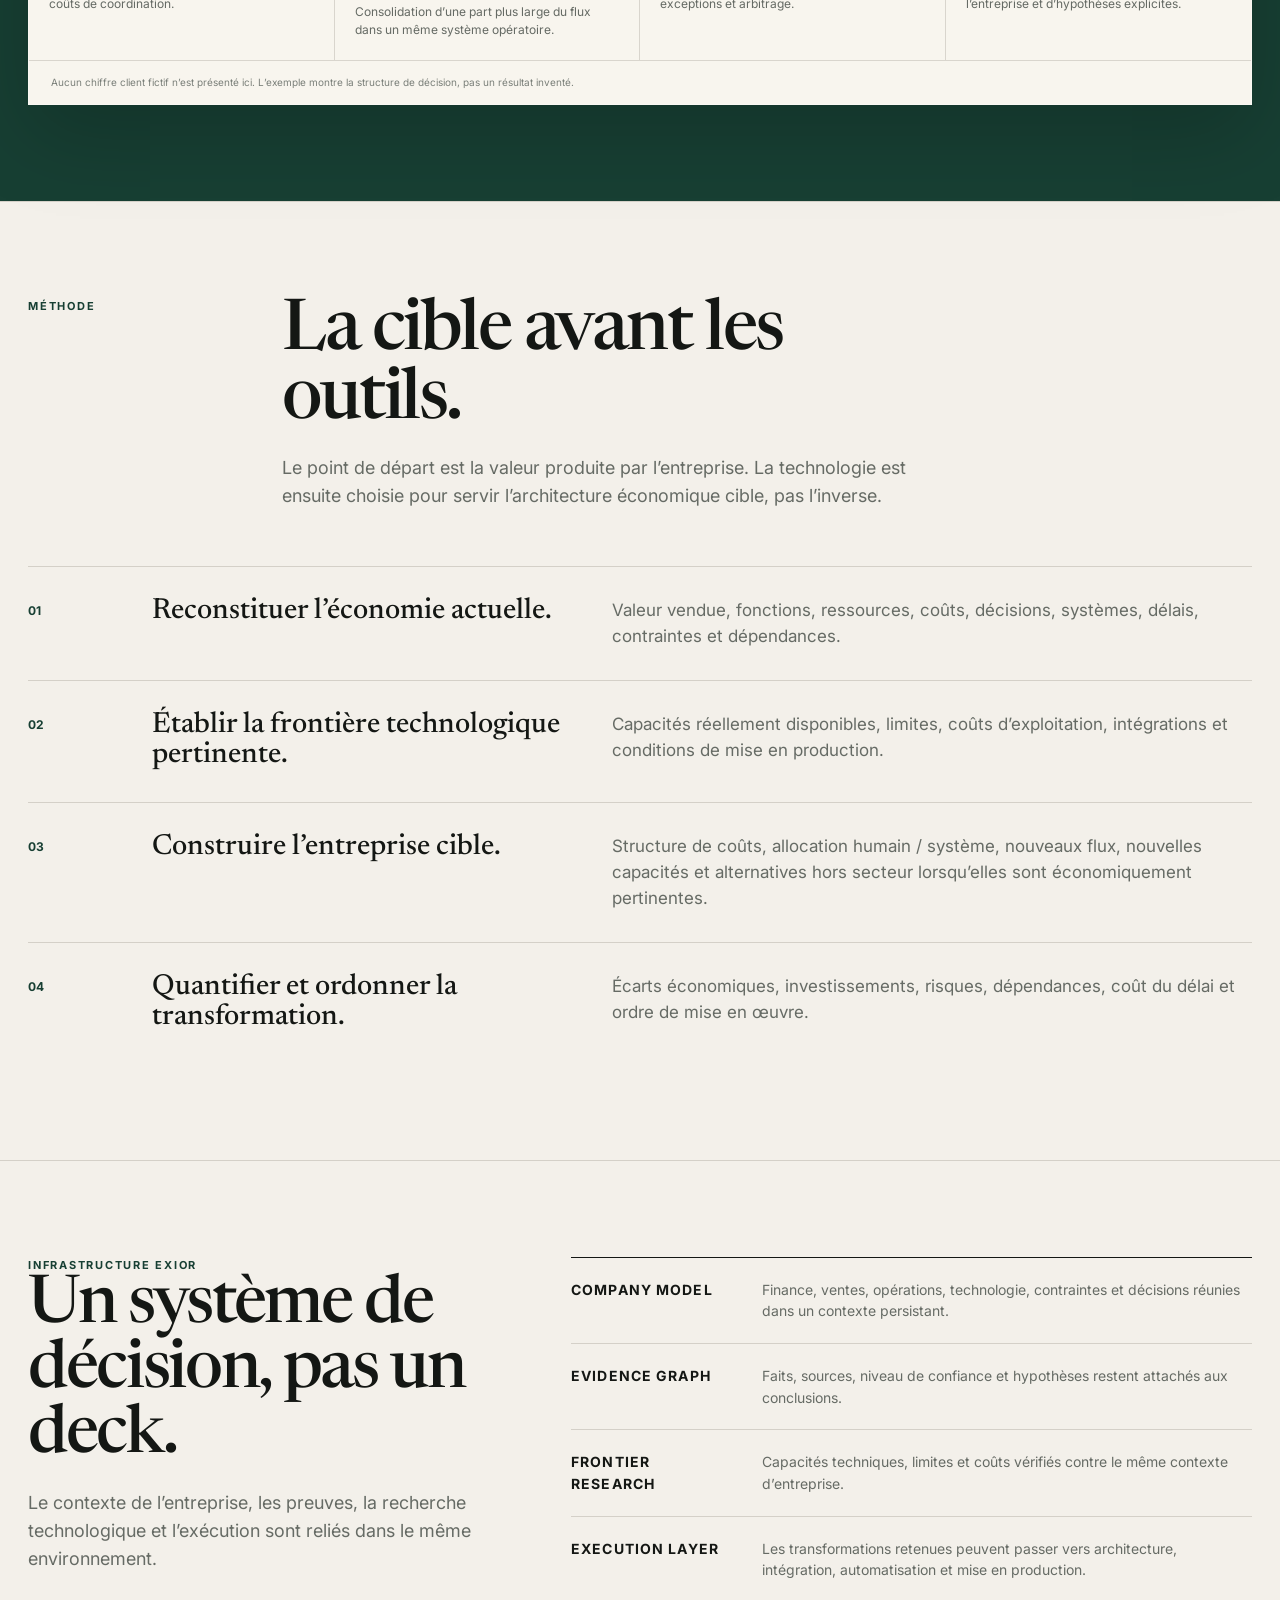
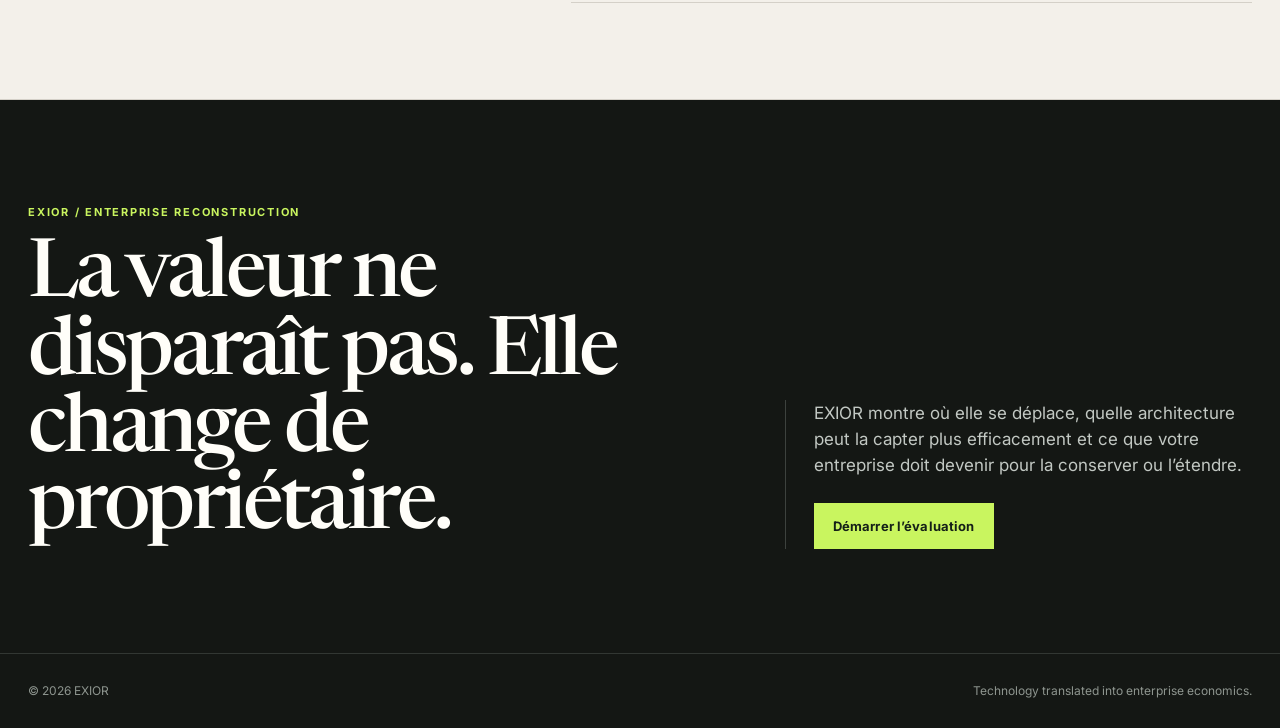
==== commit 685c11e3: "Redesign EXIOR as premium editorial enterprise landing" ====
--- a/exior-landing/index.html
+++ b/exior-landing/index.html
@@ -3,146 +3,157 @@
 <head>
 <meta charset="utf-8" />
 <meta name="viewport" content="width=device-width,initial-scale=1" />
-<title>EXIOR — Recalculer l'économie de l'entreprise</title>
-<meta name="description" content="EXIOR calcule ce que votre entreprise devrait coûter, comment elle devrait fonctionner et quelle valeur elle peut désormais capter avec les capacités technologiques disponibles aujourd'hui." />
-<meta name="theme-color" content="#070807" />
+<title>EXIOR — Recalculer l’économie de l’entreprise</title>
+<meta name="description" content="EXIOR mesure ce que les capacités technologiques actuelles changent dans vos coûts, vos fonctions et vos frontières de marché — puis reconstruit l’entreprise qu’il est rationnel d’opérer aujourd’hui." />
+<meta name="theme-color" content="#f3f0ea" />
 <link rel="preconnect" href="https://fonts.googleapis.com" />
 <link rel="preconnect" href="https://fonts.gstatic.com" crossorigin />
-<link href="https://fonts.googleapis.com/css2?family=Inter:wght@400;500;600;700&family=Space+Grotesk:wght@500;600;700&display=swap" rel="stylesheet" />
+<link href="https://fonts.googleapis.com/css2?family=Inter:wght@400;500;600;700&family=Newsreader:opsz,wght@6..72,500;6..72,600&display=swap" rel="stylesheet" />
 <style>
 :root{
-  --bg:#070807;
-  --bg2:#0c0e0c;
-  --fg:#f3f4ef;
-  --muted:#a3a8a1;
-  --soft:#cfd3cc;
-  --line:rgba(255,255,255,.12);
-  --line2:rgba(255,255,255,.18);
-  --accent:#88f2c2;
-  --accent2:#38ca88;
-  --max:1180px;
-  --body:"Inter",sans-serif;
-  --display:"Space Grotesk",sans-serif;
+  --paper:#f3f0ea;
+  --paper2:#ebe7df;
+  --ink:#141714;
+  --muted:#666b65;
+  --line:#d4d0c8;
+  --forest:#173f33;
+  --forest2:#214f40;
+  --lime:#c9f55f;
+  --white:#fffef9;
+  --max:1240px;
+  --sans:"Inter",sans-serif;
+  --serif:"Newsreader",serif;
 }
 *{box-sizing:border-box}
 html{scroll-behavior:smooth}
-body{margin:0;background:var(--bg);color:var(--fg);font-family:var(--body);font-size:17px;line-height:1.55;-webkit-font-smoothing:antialiased;text-rendering:optimizeLegibility}
+body{margin:0;background:var(--paper);color:var(--ink);font-family:var(--sans);font-size:17px;line-height:1.55;-webkit-font-smoothing:antialiased;text-rendering:optimizeLegibility}
 a{color:inherit;text-decoration:none}
-.container{width:min(var(--max),calc(100% - 40px));margin:auto}
-.eyebrow{font-size:11px;font-weight:700;letter-spacing:.16em;text-transform:uppercase;color:var(--accent)}
-nav{position:sticky;top:0;z-index:30;background:rgba(7,8,7,.88);backdrop-filter:blur(18px);border-bottom:1px solid var(--line)}
-.nav{height:70px;display:flex;align-items:center;justify-content:space-between;gap:18px}
-.logo{font:700 21px/1 var(--display);letter-spacing:.06em;display:flex;align-items:center;gap:10px}
-.logo-dot{width:8px;height:8px;border-radius:50%;background:var(--accent);box-shadow:0 0 18px rgba(136,242,194,.45)}
-.nav-cta,.btn{display:inline-flex;align-items:center;justify-content:center;min-height:44px;padding:0 18px;border:1px solid rgba(136,242,194,.45);border-radius:8px;background:var(--accent);color:#07150e;font-weight:700;font-size:14px}
-.btn.secondary{background:transparent;color:var(--fg);border-color:var(--line2)}
-.hero{padding:118px 0 100px;position:relative;overflow:hidden}
-.hero:before{content:"";position:absolute;inset:-300px -20% auto auto;width:900px;height:900px;border-radius:50%;background:radial-gradient(circle,rgba(136,242,194,.10),transparent 68%);pointer-events:none}
-.hero-grid{display:grid;grid-template-columns:minmax(0,1.22fr) minmax(320px,.78fr);gap:64px;align-items:end;position:relative}
-h1,h2,h3{font-family:var(--display);margin:0;letter-spacing:-.035em}
-h1{font-size:clamp(50px,7vw,90px);line-height:.99;max-width:12ch;margin:18px 0 28px}
-.hero-copy{font-size:clamp(20px,2.15vw,27px);line-height:1.36;color:var(--soft);max-width:40ch;margin:0 0 34px}
-.hero-actions{display:flex;gap:12px;flex-wrap:wrap}
-.hero-proof{border-left:1px solid var(--line2);padding-left:28px}
-.hero-proof .label{color:var(--muted);font-size:13px;margin-bottom:24px}
-.proof-row{padding:18px 0;border-top:1px solid var(--line)}
-.proof-row b{display:block;font:600 17px/1.2 var(--display);margin-bottom:6px}
-.proof-row span{color:var(--muted);font-size:14px}
+.container{width:min(var(--max),calc(100% - 56px));margin:auto}
+nav{position:sticky;top:0;z-index:30;background:rgba(243,240,234,.92);backdrop-filter:blur(14px);border-bottom:1px solid var(--line)}
+.nav{height:72px;display:flex;align-items:center;justify-content:space-between;gap:24px}
+.brand{display:flex;align-items:center;gap:10px;font-size:18px;font-weight:700;letter-spacing:.11em}
+.mark{width:8px;height:8px;border-radius:50%;background:var(--forest)}
+.navlinks{display:flex;align-items:center;gap:26px;font-size:13px;color:#4f544e}
+.navlinks a:hover{color:var(--ink)}
+.button{display:inline-flex;align-items:center;justify-content:center;min-height:46px;padding:0 18px;border:1px solid var(--forest);background:var(--forest);color:var(--white);font-size:13px;font-weight:700;letter-spacing:.01em}
+.button.ghost{background:transparent;color:var(--ink);border-color:var(--ink)}
+.hero{padding:110px 0 92px}
+.hero-grid{display:grid;grid-template-columns:minmax(0,1.16fr) minmax(360px,.84fr);gap:72px;align-items:end}
+.eyebrow{font-size:11px;text-transform:uppercase;letter-spacing:.16em;font-weight:700;color:var(--forest)}
+h1,h2,h3{margin:0}
+h1{font-family:var(--serif);font-weight:500;font-size:clamp(62px,7vw,105px);line-height:.93;letter-spacing:-.045em;max-width:10.5ch;margin:18px 0 30px}
+.hero-copy{font-size:clamp(19px,2vw,24px);line-height:1.42;max-width:43ch;color:#4d524d;margin:0 0 34px}
+.actions{display:flex;gap:12px;flex-wrap:wrap}
+.hero-side{border-top:1px solid var(--ink);padding-top:20px}
+.hero-side .title{font-size:12px;font-weight:700;text-transform:uppercase;letter-spacing:.12em;color:var(--forest);margin-bottom:18px}
+.hero-side-row{display:grid;grid-template-columns:38px 1fr;gap:12px;padding:18px 0;border-top:1px solid var(--line)}
+.hero-side-row:first-of-type{border-top:0}
+.hero-side-row .n{font-size:12px;color:var(--muted)}
+.hero-side-row b{display:block;font-size:16px;margin-bottom:4px}
+.hero-side-row span{font-size:14px;color:var(--muted)}
 section{padding:96px 0;border-top:1px solid var(--line)}
-.section-head{display:grid;grid-template-columns:220px minmax(0,1fr);gap:34px;margin-bottom:50px}
-.section-head h2{font-size:clamp(36px,5vw,62px);line-height:1.02;max-width:18ch}
-.section-head p{color:var(--muted);font-size:19px;max-width:66ch;margin:18px 0 0}
-.thesis{display:grid;grid-template-columns:1.1fr .9fr;gap:24px}
-.thesis-main,.thesis-side{border-top:1px solid var(--line2);padding-top:28px}
-.thesis-main{font:600 clamp(30px,4vw,50px)/1.08 var(--display);letter-spacing:-.03em;max-width:18ch}
-.thesis-main em{font-style:normal;color:var(--accent)}
-.thesis-side h3{font-size:22px;line-height:1.1;margin-bottom:12px}
-.thesis-side p{color:var(--muted);margin:0;max-width:52ch}
-.outcomes{display:grid;grid-template-columns:repeat(3,1fr);border-top:1px solid var(--line2)}
-.outcome{padding:28px 28px 30px 0;border-right:1px solid var(--line);min-height:220px}
-.outcome+ .outcome{padding-left:28px}
-.outcome:last-child{border-right:0}
-.outcome .n{font:500 12px/1 var(--display);color:var(--accent);margin-bottom:28px}
-.outcome h3{font-size:25px;line-height:1.06;margin-bottom:12px}
-.outcome p{color:var(--muted);font-size:15px;margin:0}
-.artifact-wrap{display:grid;grid-template-columns:.78fr 1.22fr;gap:36px;align-items:start}
-.artifact-copy h2{font-size:clamp(38px,5vw,60px);line-height:1.02;max-width:11ch}
-.artifact-copy p{color:var(--muted);font-size:18px;max-width:42ch;margin:20px 0 0}
-.artifact{background:#0b0d0b;border:1px solid var(--line2);border-radius:14px;overflow:hidden;box-shadow:0 24px 80px rgba(0,0,0,.28)}
-.artifact-top{display:flex;justify-content:space-between;gap:16px;padding:18px 20px;border-bottom:1px solid var(--line);font-size:12px;color:var(--muted)}
-.artifact-top b{color:var(--fg);letter-spacing:.05em}
-.artifact-banner{padding:22px 20px;border-bottom:1px solid var(--line);background:rgba(136,242,194,.035)}
-.artifact-banner span{display:block;color:var(--muted);font-size:12px;text-transform:uppercase;letter-spacing:.12em;margin-bottom:7px}
-.artifact-banner strong{font:600 23px/1.2 var(--display)}
-.artifact-cols{display:grid;grid-template-columns:repeat(3,1fr)}
-.artifact-cell{padding:20px;border-right:1px solid var(--line);border-bottom:1px solid var(--line);min-height:120px}
-.artifact-cell:nth-child(3n){border-right:0}
-.artifact-cell small{display:block;color:var(--muted);font-size:11px;text-transform:uppercase;letter-spacing:.10em;margin-bottom:8px}
-.artifact-cell b{font:600 19px/1.15 var(--display)}
-.artifact-cell p{color:var(--muted);font-size:13px;margin:8px 0 0}
-.demo-note{padding:14px 20px;color:#8f958e;font-size:11px}
-.method{counter-reset:step}
-.method-row{display:grid;grid-template-columns:110px 1fr 1fr;gap:30px;padding:28px 0;border-top:1px solid var(--line2)}
-.method-row:before{counter-increment:step;content:"0" counter(step);color:var(--accent);font:600 13px/1 var(--display);padding-top:6px}
-.method-row h3{font-size:23px;line-height:1.08}
-.method-row p{margin:0;color:var(--muted);max-width:55ch}
-.standards{display:grid;grid-template-columns:repeat(4,1fr);gap:14px}
-.standard{border:1px solid var(--line);border-radius:12px;padding:22px;background:rgba(255,255,255,.02)}
-.standard b{font:600 17px/1.15 var(--display)}
-.standard p{font-size:14px;color:var(--muted);margin:9px 0 0}
-.execution{display:grid;grid-template-columns:1fr 1fr;gap:26px}
-.execution-card{border-top:1px solid var(--line2);padding-top:26px}
-.execution-card h3{font-size:28px;line-height:1.06;margin-bottom:12px}
-.execution-card p{color:var(--muted);max-width:50ch;margin:0}
-.offer{border:1px solid rgba(136,242,194,.34);border-radius:16px;padding:42px;background:linear-gradient(180deg,rgba(136,242,194,.055),rgba(255,255,255,.015));display:grid;grid-template-columns:1.2fr .8fr;gap:40px;align-items:end}
-.offer h2{font-size:clamp(38px,5.5vw,66px);line-height:1.0;max-width:14ch}
-.offer p{color:var(--muted);font-size:17px;max-width:60ch;margin:18px 0 0}
-.offer-side{border-left:1px solid var(--line);padding-left:28px}
-.offer-side ul{list-style:none;padding:0;margin:0 0 24px}
-.offer-side li{padding:9px 0;border-bottom:1px solid var(--line);font-size:14px;color:var(--soft)}
-.final{text-align:center;padding:112px 0}
-.final h2{font-size:clamp(42px,6vw,72px);line-height:1;max-width:15ch;margin:auto}
-.final p{color:var(--muted);font-size:18px;max-width:56ch;margin:22px auto 30px}
-.infra{display:grid;grid-template-columns:.8fr 1.2fr;gap:46px;align-items:start}
-.infra-intro h2{font-size:clamp(38px,5vw,60px);line-height:1.02;max-width:12ch}
-.infra-intro p{color:var(--muted);font-size:18px;max-width:42ch;margin:20px 0 0}
-.infra-list{border-top:1px solid var(--line2)}
-.infra-row{display:grid;grid-template-columns:170px 1fr;gap:24px;padding:22px 0;border-bottom:1px solid var(--line)}
-.infra-row b{font:600 16px/1.2 var(--display)}
-.infra-row p{margin:0;color:var(--muted);font-size:14px}
-footer{border-top:1px solid var(--line);padding:30px 0;color:#747a73;font-size:13px}
+.section-head{display:grid;grid-template-columns:210px minmax(0,1fr);gap:44px;margin-bottom:56px}
+.section-head h2{font-family:var(--serif);font-weight:500;font-size:clamp(46px,5.5vw,76px);line-height:.98;letter-spacing:-.035em;max-width:13ch}
+.section-head p{font-size:18px;color:var(--muted);max-width:62ch;margin:18px 0 0}
+.manifesto{padding:118px 0}
+.manifesto p{font-family:var(--serif);font-size:clamp(48px,6vw,86px);line-height:1.02;letter-spacing:-.04em;max-width:20ch;margin:0}
+.manifesto em{font-style:normal;color:var(--forest)}
+.questions{display:grid;grid-template-columns:repeat(3,1fr);border-top:1px solid var(--ink);border-bottom:1px solid var(--ink)}
+.question{padding:30px 30px 34px 0;min-height:260px;border-right:1px solid var(--line)}
+.question+ .question{padding-left:30px}
+.question:last-child{border-right:0}
+.question .n{font-size:12px;color:var(--forest);font-weight:700;margin-bottom:50px}
+.question h3{font-family:var(--serif);font-weight:500;font-size:33px;line-height:1.03;letter-spacing:-.025em;max-width:10ch}
+.question p{font-size:14px;color:var(--muted);margin:14px 0 0;max-width:34ch}
+.report-section{background:var(--forest);color:var(--white)}
+.report-section .section-head{margin-bottom:48px}
+.report-section .eyebrow{color:var(--lime)}
+.report-section .section-head p{color:#c2cec8}
+.report{background:#f8f5ee;color:var(--ink);border:1px solid rgba(255,255,255,.25);box-shadow:0 30px 80px rgba(0,0,0,.18)}
+.report-top{display:flex;justify-content:space-between;gap:20px;padding:18px 22px;border-bottom:1px solid #d9d5cd;font-size:11px;text-transform:uppercase;letter-spacing:.11em;color:#6c716b}
+.report-top b{color:var(--ink)}
+.report-summary{display:grid;grid-template-columns:1.4fr .6fr}
+.report-main{padding:28px 30px;border-right:1px solid #d9d5cd}
+.report-main small,.report-side small,.report-cell small{display:block;text-transform:uppercase;letter-spacing:.11em;color:#727770;font-size:10px;margin-bottom:8px}
+.report-main strong{display:block;font-family:var(--serif);font-weight:500;font-size:37px;line-height:1.04;max-width:16ch}
+.report-main p{color:#5f645e;max-width:58ch;margin:12px 0 0;font-size:14px}
+.report-side{padding:28px 24px}
+.report-side .score{font-family:var(--serif);font-size:54px;line-height:1}
+.report-side p{font-size:12px;color:#6a6f69;margin:7px 0 0}
+.report-grid{display:grid;grid-template-columns:repeat(4,1fr);border-top:1px solid #d9d5cd}
+.report-cell{padding:20px;border-right:1px solid #d9d5cd;min-height:130px}
+.report-cell:last-child{border-right:0}
+.report-cell b{font-size:15px}
+.report-cell p{font-size:12px;color:#656a64;margin:7px 0 0}
+.report-foot{padding:14px 22px;border-top:1px solid #d9d5cd;font-size:10px;color:#7a7f79}
+.method{counter-reset:m}
+.method-row{display:grid;grid-template-columns:90px minmax(240px,.8fr) 1.2fr;gap:34px;padding:30px 0;border-top:1px solid var(--line)}
+.method-row:before{counter-increment:m;content:"0" counter(m);font-size:12px;color:var(--forest);font-weight:700;padding-top:5px}
+.method-row h3{font-family:var(--serif);font-weight:500;font-size:29px;line-height:1.05}
+.method-row p{margin:0;color:var(--muted);max-width:62ch}
+.system-grid{display:grid;grid-template-columns:.82fr 1.18fr;gap:70px}
+.system-grid h2{font-family:var(--serif);font-weight:500;font-size:clamp(46px,5.2vw,72px);line-height:.98;letter-spacing:-.035em;max-width:11ch}
+.system-grid>div>p{color:var(--muted);font-size:18px;max-width:42ch;margin:20px 0 0}
+.system-list{border-top:1px solid var(--ink)}
+.system-row{display:grid;grid-template-columns:165px 1fr;gap:26px;padding:21px 0;border-bottom:1px solid var(--line)}
+.system-row b{font-size:14px;text-transform:uppercase;letter-spacing:.08em}
+.system-row p{font-size:14px;color:var(--muted);margin:0}
+.final{background:var(--ink);color:var(--white);padding:104px 0}
+.final-grid{display:grid;grid-template-columns:1.2fr .8fr;gap:56px;align-items:end}
+.final h2{font-family:var(--serif);font-weight:500;font-size:clamp(54px,6.3vw,88px);line-height:.96;letter-spacing:-.04em;max-width:12ch}
+.final-side{border-left:1px solid #3d423e;padding-left:28px}
+.final-side p{color:#c2c8c3;font-size:17px;margin:0 0 24px}
+.final .button{background:var(--lime);color:#152018;border-color:var(--lime)}
+footer{background:var(--ink);color:#8e958f;border-top:1px solid #323733;padding:28px 0;font-size:12px}
 .foot{display:flex;justify-content:space-between;gap:20px;flex-wrap:wrap}
 @media(max-width:900px){
-  .hero-grid,.artifact-wrap,.offer{grid-template-columns:1fr}
-  .hero-proof{border-left:0;border-top:1px solid var(--line);padding:24px 0 0}
-  .section-head{grid-template-columns:1fr;gap:12px}
-  .outcomes{grid-template-columns:1fr}.outcome,.outcome+ .outcome{padding:24px 0;border-right:0;border-bottom:1px solid var(--line);min-height:auto}
-  .standards{grid-template-columns:repeat(2,1fr)}
-  .infra{grid-template-columns:1fr}
-  .method-row{grid-template-columns:70px 1fr}.method-row p{grid-column:2}
-  .offer-side{border-left:0;border-top:1px solid var(--line);padding:24px 0 0}
+  .navlinks{display:none}
+  .hero-grid,.final-grid,.system-grid{grid-template-columns:1fr}
+  .hero-side{margin-top:18px}
+  .section-head{grid-template-columns:1fr;gap:14px}
+  .questions{grid-template-columns:1fr}
+  .question,.question+ .question{padding:24px 0;border-right:0;border-bottom:1px solid var(--line);min-height:auto}
+  .question:last-child{border-bottom:0}
+  .question .n{margin-bottom:20px}
+  .report-summary{grid-template-columns:1fr}
+  .report-main{border-right:0;border-bottom:1px solid #d9d5cd}
+  .report-grid{grid-template-columns:repeat(2,1fr)}
+  .report-cell:nth-child(2){border-right:0}
+  .report-cell:nth-child(-n+2){border-bottom:1px solid #d9d5cd}
+  .method-row{grid-template-columns:60px 1fr}
+  .method-row p{grid-column:2}
+  .final-side{border-left:0;border-top:1px solid #3d423e;padding:24px 0 0}
 }
 @media(max-width:620px){
-  .container{width:min(var(--max),calc(100% - 28px))}
-  .nav-cta{display:none}
-  .hero{padding:88px 0 78px}
-  h1{font-size:clamp(48px,15vw,66px)}
-  section{padding:74px 0}
-  .thesis{grid-template-columns:1fr}
-  .artifact-cols{grid-template-columns:1fr}
-  .artifact-cell{border-right:0}
-  .standards,.execution{grid-template-columns:1fr}
-  .infra-row{grid-template-columns:1fr;gap:7px}
-  .method-row{grid-template-columns:48px 1fr;gap:18px}
-  .offer{padding:28px}
+  .container{width:min(var(--max),calc(100% - 30px))}
+  .nav{height:66px}
+  .nav .button{display:none}
+  .hero{padding:78px 0 70px}
+  h1{font-size:clamp(52px,15vw,72px);max-width:9ch}
+  .hero-copy{font-size:19px}
+  section{padding:72px 0}
+  .manifesto{padding:84px 0}
+  .manifesto p{font-size:clamp(44px,12vw,60px)}
+  .report-main strong{font-size:31px}
+  .report-grid{grid-template-columns:1fr}
+  .report-cell,.report-cell:nth-child(2){border-right:0;border-bottom:1px solid #d9d5cd}
+  .report-cell:last-child{border-bottom:0}
+  .method-row{grid-template-columns:40px 1fr;gap:16px}
+  .system-row{grid-template-columns:1fr;gap:7px}
+  .final{padding:82px 0}
 }
 </style>
 </head>
 <body>
 <nav>
   <div class="container nav">
-    <a class="logo" href="#"><span class="logo-dot"></span>EXIOR</a>
-    <a class="nav-cta" href="#evaluation">Démarrer l’évaluation</a>
+    <a class="brand" href="#"><span class="mark"></span>EXIOR</a>
+    <div class="navlinks">
+      <a href="#livrable">Livrable</a>
+      <a href="#methode">Méthode</a>
+      <a href="#systeme">Système</a>
+    </div>
+    <a class="button" href="https://exior.io/#advisor">Démarrer l’évaluation</a>
   </div>
 </nav>
 
@@ -151,77 +162,75 @@
   <div class="container hero-grid">
     <div>
       <div class="eyebrow">Strategic Technology Reconstruction</div>
-      <h1>La technologie a changé le coût de produire, décider et servir.</h1>
-      <p class="hero-copy">EXIOR calcule ce que votre entreprise devrait coûter, comment elle devrait fonctionner et quelle valeur elle peut désormais capter.</p>
-      <div class="hero-actions">
-        <a class="btn" href="#evaluation">Démarrer l’évaluation</a>
-        <a class="btn secondary" href="#livrable">Voir ce que vous recevez</a>
-      </div>
-    </div>
-    <aside class="hero-proof">
-      <div class="label">Une question de direction générale, traitée jusqu’au niveau opérationnel.</div>
-      <div class="proof-row"><b>Économie actuelle</b><span>Où le modèle conserve des coûts, délais et dépendances qui ne sont plus nécessaires.</span></div>
-      <div class="proof-row"><b>Économie cible</b><span>Ce qu’une entreprise conçue aujourd’hui ferait différemment pour capter la même valeur.</span></div>
-      <div class="proof-row"><b>Décisions</b><span>Ce qu’il faut arrêter, conserver, reconstruire ou créer — et dans quel ordre.</span></div>
+      <h1>Recalculer l’économie de votre entreprise.</h1>
+      <p class="hero-copy">EXIOR mesure ce que les capacités technologiques actuelles changent dans vos coûts, vos fonctions et vos frontières de marché — puis reconstruit l’entreprise qu’il est rationnel d’opérer aujourd’hui.</p>
+      <div class="actions">
+        <a class="button" href="https://exior.io/#advisor">Démarrer l’évaluation</a>
+        <a class="button ghost" href="#livrable">Voir le livrable</a>
+      </div>
+    </div>
+    <aside class="hero-side">
+      <div class="title">Ce que la direction obtient</div>
+      <div class="hero-side-row"><span class="n">01</span><div><b>Le coût cible</b><span>Ce que chaque fonction devrait coûter si elle était conçue aujourd’hui.</span></div></div>
+      <div class="hero-side-row"><span class="n">02</span><div><b>L’architecture cible</b><span>Ce qui doit rester humain, devenir système, être supprimé ou reconstruit.</span></div></div>
+      <div class="hero-side-row"><span class="n">03</span><div><b>La valeur à défendre et à capter</b><span>Ce qu’un autre acteur peut prendre — et ce que vous pouvez désormais aller chercher.</span></div></div>
     </aside>
   </div>
 </header>
+
+<section class="manifesto">
+  <div class="container">
+    <p>Votre secteur n’est pas la frontière. <em>La valeur achetée par votre client l’est.</em></p>
+  </div>
+</section>
 
 <section>
   <div class="container">
     <div class="section-head">
       <div class="eyebrow">Le benchmark réel</div>
       <div>
-        <h2>Nous ne cherchons pas une meilleure version de votre entreprise actuelle.</h2>
-        <p>Nous la comparons à l’entreprise qu’il serait rationnel de construire aujourd’hui pour produire la même valeur — même si cette entreprise relève d’une autre catégorie, d’une autre structure de coûts ou d’un autre modèle de distribution.</p>
-      </div>
-    </div>
-    <div class="thesis">
-      <div class="thesis-main">Votre secteur n’est pas la frontière. <em>La valeur achetée par votre client l’est.</em></div>
-      <div class="thesis-side">
-        <h3>La concurrence pertinente dépasse votre catégorie.</h3>
-        <p>Une plateforme, un logiciel devenu opérateur, un acteur financier, un nouvel entrant international ou une organisation radicalement plus légère peut désormais produire une partie de la même valeur sans reproduire vos contraintes historiques.</p>
-      </div>
-    </div>
-  </div>
-</section>
-
-<section>
+        <h2>Trois questions changent la décision.</h2>
+        <p>EXIOR compare l’entreprise que vous exploitez à celle qu’il serait rationnel de construire aujourd’hui pour produire la même valeur — même si elle relève d’une autre catégorie ou d’un autre modèle économique.</p>
+      </div>
+    </div>
+    <div class="questions">
+      <div class="question"><div class="n">01</div><h3>Que devrait coûter votre entreprise ?</h3><p>Structure de coûts cible, fonctions surdimensionnées, nouvelles capacités et ressources réellement nécessaires.</p></div>
+      <div class="question"><div class="n">02</div><h3>Que doit-elle cesser de faire de la même manière ?</h3><p>Tâches, décisions, contrôles, intermédiaires et flux dont l’économie a changé.</p></div>
+      <div class="question"><div class="n">03</div><h3>Que doit-elle devenir pour capter plus de valeur ?</h3><p>Nouvelles offres, nouvelles positions dans la chaîne de valeur et architecture opérationnelle cible.</p></div>
+    </div>
+  </div>
+</section>
+
+<section id="livrable" class="report-section">
   <div class="container">
     <div class="section-head">
-      <div class="eyebrow">Ce que l’analyse doit répondre</div>
+      <div class="eyebrow">Le livrable</div>
       <div>
-        <h2>Trois réponses qui changent la décision.</h2>
-        <p>Le sujet n’est pas de savoir où ajouter une technologie. Le sujet est de savoir ce que cette technologie change économiquement dans l’entreprise.</p>
-      </div>
-    </div>
-    <div class="outcomes">
-      <div class="outcome"><div class="n">01</div><h3>Ce que votre entreprise devrait coûter.</h3><p>Structure de coûts cible, ressources nécessaires, fonctions surdimensionnées, couches évitables et nouveaux niveaux de capacité.</p></div>
-      <div class="outcome"><div class="n">02</div><h3>Ce qu’elle doit cesser de faire de la même manière.</h3><p>Tâches, décisions, contrôles, flux d’information, intermédiaires et offres dont l’économie a changé.</p></div>
-      <div class="outcome"><div class="n">03</div><h3>Ce qu’elle doit devenir pour capter davantage de valeur.</h3><p>Nouvelles offres, nouvelles positions dans la chaîne de valeur, nouvelles capacités et architecture cible.</p></div>
-    </div>
-  </div>
-</section>
-
-<section id="livrable">
-  <div class="container artifact-wrap">
-    <div class="artifact-copy">
-      <div class="eyebrow">Livrable de décision</div>
-      <h2>Vous voyez l’écart. Pas seulement la recommandation.</h2>
-      <p>Chaque conclusion relie l’organisation actuelle, la capacité technologique disponible, l’architecture cible, l’impact économique attendu et la séquence d’exécution.</p>
-    </div>
-    <div class="artifact" aria-label="Exemple illustratif de restitution EXIOR">
-      <div class="artifact-top"><b>EXIOR / STRATEGIC RECONSTRUCTION</b><span>Exemple illustratif</span></div>
-      <div class="artifact-banner"><span>Décision</span><strong>Reconfigurer une fonction autour du résultat produit, pas autour du découpage historique des rôles.</strong></div>
-      <div class="artifact-cols">
-        <div class="artifact-cell"><small>État actuel</small><b>Processus fragmenté</b><p>Multiples transferts, contrôles manuels et dépendances entre équipes.</p></div>
-        <div class="artifact-cell"><small>Capacité disponible</small><b>Orchestration + raisonnement + outils</b><p>Une part plus large du flux peut être exécutée dans un même système opérationnel.</p></div>
-        <div class="artifact-cell"><small>État cible</small><b>Flux consolidé</b><p>Humains concentrés sur exceptions, responsabilité et arbitrage.</p></div>
-        <div class="artifact-cell"><small>Économie</small><b>Coût / délai / capacité</b><p>Les écarts sont chiffrés à partir des données de l’entreprise et des hypothèses explicites.</p></div>
-        <div class="artifact-cell"><small>Risque</small><b>Dépendances visibles</b><p>Données, conformité, intégrations, qualité et points de contrôle restent traçables.</p></div>
-        <div class="artifact-cell"><small>Exécution</small><b>Séquence priorisée</b><p>Ordre de mise en œuvre, prérequis, tests et critères de décision.</p></div>
-      </div>
-      <div class="demo-note">Exemple de structure de restitution. Aucun chiffre ni résultat client fictif n’est présenté comme une preuve.</div>
+        <h2>Une base de décision. Pas un discours.</h2>
+        <p>Chaque conclusion relie l’état actuel, la capacité technologique disponible, l’état cible, l’impact économique, les dépendances et la décision à prendre.</p>
+      </div>
+    </div>
+    <div class="report" aria-label="Exemple illustratif de restitution EXIOR">
+      <div class="report-top"><b>EXIOR / EXECUTIVE RECONSTRUCTION</b><span>Exemple illustratif — structure de restitution</span></div>
+      <div class="report-summary">
+        <div class="report-main">
+          <small>Décision prioritaire</small>
+          <strong>Reconfigurer une fonction autour du résultat produit, pas autour du découpage historique des rôles.</strong>
+          <p>Le diagnostic relie la fragmentation actuelle du flux aux capacités d’orchestration disponibles, puis chiffre les conséquences économiques de la cible.</p>
+        </div>
+        <div class="report-side">
+          <small>Décision</small>
+          <div class="score">01</div>
+          <p>Priorisée selon impact, dépendances et coût du délai.</p>
+        </div>
+      </div>
+      <div class="report-grid">
+        <div class="report-cell"><small>État actuel</small><b>Flux fragmenté</b><p>Transferts, contrôles manuels, dépendances et coûts de coordination.</p></div>
+        <div class="report-cell"><small>Capacité disponible</small><b>Orchestration + raisonnement + outils</b><p>Consolidation d’une part plus large du flux dans un même système opératoire.</p></div>
+        <div class="report-cell"><small>État cible</small><b>Flux consolidé</b><p>Humains concentrés sur responsabilité, exceptions et arbitrage.</p></div>
+        <div class="report-cell"><small>Économie</small><b>Coût / délai / capacité</b><p>Écarts calculés à partir des données de l’entreprise et d’hypothèses explicites.</p></div>
+      </div>
+      <div class="report-foot">Aucun chiffre client fictif n’est présenté ici. L’exemple montre la structure de décision, pas un résultat inventé.</div>
     </div>
   </div>
 </section>
@@ -231,96 +240,45 @@
     <div class="section-head">
       <div class="eyebrow">Méthode</div>
       <div>
-        <h2>La cible est reconstruite avant de choisir les moyens.</h2>
-        <p>EXIOR ne part ni d’un catalogue d’outils, ni d’une liste de cas d’usage. Nous partons de la valeur, de l’économie actuelle et de ce que les capacités disponibles rendent désormais possible.</p>
+        <h2>La cible avant les outils.</h2>
+        <p>Le point de départ est la valeur produite par l’entreprise. La technologie est ensuite choisie pour servir l’architecture économique cible, pas l’inverse.</p>
       </div>
     </div>
     <div class="method">
-      <div class="method-row"><h3>Reconstituer l’économie actuelle.</h3><p>Valeur vendue, fonctions, ressources, coûts, décisions, systèmes, délais, contraintes, dépendances et points de contrôle.</p></div>
-      <div class="method-row"><h3>Établir la frontière technologique pertinente.</h3><p>Capacités réellement disponibles, limites, intégrations, niveaux d’autonomie, coûts d’exploitation et conditions de mise en production.</p></div>
-      <div class="method-row"><h3>Construire l’entreprise cible.</h3><p>Nouvelle structure de coûts, nouvelle allocation humain / système, nouveaux flux, nouvelles capacités et alternatives hors secteur lorsque pertinentes.</p></div>
+      <div class="method-row"><h3>Reconstituer l’économie actuelle.</h3><p>Valeur vendue, fonctions, ressources, coûts, décisions, systèmes, délais, contraintes et dépendances.</p></div>
+      <div class="method-row"><h3>Établir la frontière technologique pertinente.</h3><p>Capacités réellement disponibles, limites, coûts d’exploitation, intégrations et conditions de mise en production.</p></div>
+      <div class="method-row"><h3>Construire l’entreprise cible.</h3><p>Structure de coûts, allocation humain / système, nouveaux flux, nouvelles capacités et alternatives hors secteur lorsqu’elles sont économiquement pertinentes.</p></div>
       <div class="method-row"><h3>Quantifier et ordonner la transformation.</h3><p>Écarts économiques, investissements, risques, dépendances, coût du délai et ordre de mise en œuvre.</p></div>
     </div>
   </div>
 </section>
 
-
-<section>
-  <div class="container infra">
-    <div class="infra-intro">
+<section id="systeme">
+  <div class="container system-grid">
+    <div>
       <div class="eyebrow">Infrastructure EXIOR</div>
-      <h2>La méthode repose sur un système, pas sur une présentation.</h2>
-      <p>EXIOR relie le contexte réel de l’entreprise, les preuves disponibles, la recherche technique et l’exécution dans un même environnement de travail.</p>
-    </div>
-    <div class="infra-list">
-      <div class="infra-row"><b>Company model</b><p>Finance, ventes, opérations, technologie, contraintes et décisions sont reliées dans un contexte d’entreprise persistant.</p></div>
-      <div class="infra-row"><b>Evidence graph</b><p>Les faits, leurs sources, leur niveau de confiance et les hypothèses restent attachés aux conclusions.</p></div>
-      <div class="infra-row"><b>Research & analysis</b><p>Web, fichiers, modèles et code peuvent être mobilisés contre le même contexte pour vérifier les capacités et chiffrer les alternatives.</p></div>
-      <div class="infra-row"><b>Execution layer</b><p>Les recommandations retenues peuvent passer vers des logiciels, intégrations, automatisations et agents opérant dans les permissions accordées.</p></div>
-    </div>
-  </div>
-</section>
-
-<section>
-  <div class="container">
-    <div class="section-head">
-      <div class="eyebrow">Standard de preuve</div>
-      <div>
-        <h2>Une conclusion forte doit être plus difficile à contester qu’à ignorer.</h2>
-        <p>La qualité ne vient pas de l’assurance du discours. Elle vient de la traçabilité entre faits, hypothèses, capacités techniques et conséquences économiques.</p>
-      </div>
-    </div>
-    <div class="standards">
-      <div class="standard"><b>Faits séparés des hypothèses</b><p>Ce qui est observé, estimé ou supposé est distingué explicitement.</p></div>
-      <div class="standard"><b>Capacités vérifiables</b><p>Chaque technologie retenue doit être reliée à une capacité réelle, une limite et une condition d’usage.</p></div>
-      <div class="standard"><b>Économie quantifiée</b><p>Coût, capacité, marge, investissement, délai et retour sont exprimés en ordres de grandeur décisionnels.</p></div>
-      <div class="standard"><b>Exécution traçable</b><p>Chaque priorité est reliée à une architecture, des dépendances, des tests et une séquence.</p></div>
-    </div>
-  </div>
-</section>
-
-<section>
-  <div class="container">
-    <div class="section-head">
-      <div class="eyebrow">De la conclusion au système</div>
-      <div>
-        <h2>Le diagnostic n’a de valeur que s’il change ce que l’entreprise fait.</h2>
-        <p>Lorsque la transformation est retenue, EXIOR peut prolonger l’analyse jusqu’à l’architecture, l’assemblage, l’intégration, les tests et la mise en production.</p>
-      </div>
-    </div>
-    <div class="execution">
-      <div class="execution-card"><h3>Décider.</h3><p>Choisir ce qui doit être arrêté, maintenu, reconstruit ou créé — avec une logique économique explicite.</p></div>
-      <div class="execution-card"><h3>Construire.</h3><p>Assembler les technologies, expertises et composants existants ; développer uniquement les éléments qui manquent ; rendre l’ensemble opérationnel.</p></div>
-    </div>
-  </div>
-</section>
-
-<section id="evaluation">
-  <div class="container">
-    <div class="offer">
-      <div>
-        <div class="eyebrow">EXIOR / Enterprise Reconstruction</div>
-        <h2>L’entreprise que vous exploitez, comparée à celle qu’il faut construire aujourd’hui.</h2>
-        <p>Une lecture économique, technologique et opérationnelle de ce que votre entreprise doit devenir — jusqu’aux décisions, aux dépendances et à l’architecture d’exécution.</p>
-      </div>
-      <div class="offer-side">
-        <ul>
-          <li>Économie actuelle vs cible</li>
-          <li>Valeur exposée et valeur accessible</li>
-          <li>Organisation et architecture cible</li>
-          <li>Priorités, dépendances et séquence</li>
-        </ul>
-        <a class="btn" href="https://exior.io/#advisor">Démarrer l’évaluation</a>
-      </div>
+      <h2>Un système de décision, pas un deck.</h2>
+      <p>Le contexte de l’entreprise, les preuves, la recherche technologique et l’exécution sont reliés dans le même environnement.</p>
+    </div>
+    <div class="system-list">
+      <div class="system-row"><b>Company model</b><p>Finance, ventes, opérations, technologie, contraintes et décisions réunies dans un contexte persistant.</p></div>
+      <div class="system-row"><b>Evidence graph</b><p>Faits, sources, niveau de confiance et hypothèses restent attachés aux conclusions.</p></div>
+      <div class="system-row"><b>Frontier research</b><p>Capacités techniques, limites et coûts vérifiés contre le même contexte d’entreprise.</p></div>
+      <div class="system-row"><b>Execution layer</b><p>Les transformations retenues peuvent passer vers architecture, intégration, automatisation et mise en production.</p></div>
     </div>
   </div>
 </section>
 
 <section class="final">
-  <div class="container">
-    <h2>La valeur ne disparaît pas. Elle change de propriétaire.</h2>
-    <p>EXIOR montre où elle se déplace, quelle architecture peut la capter plus efficacement et ce que votre entreprise doit devenir pour la conserver ou l’étendre.</p>
-    <a class="btn" href="https://exior.io/#advisor">Démarrer l’évaluation</a>
+  <div class="container final-grid">
+    <div>
+      <div class="eyebrow" style="color:var(--lime);margin-bottom:18px">EXIOR / Enterprise Reconstruction</div>
+      <h2>La valeur ne disparaît pas. Elle change de propriétaire.</h2>
+    </div>
+    <div class="final-side">
+      <p>EXIOR montre où elle se déplace, quelle architecture peut la capter plus efficacement et ce que votre entreprise doit devenir pour la conserver ou l’étendre.</p>
+      <a class="button" href="https://exior.io/#advisor">Démarrer l’évaluation</a>
+    </div>
   </div>
 </section>
 </main>
@@ -328,7 +286,7 @@
 <footer>
   <div class="container foot">
     <span>© 2026 EXIOR</span>
-    <span>Operate with evidence. Execute with control.</span>
+    <span>Technology translated into enterprise economics.</span>
   </div>
 </footer>
 </body>
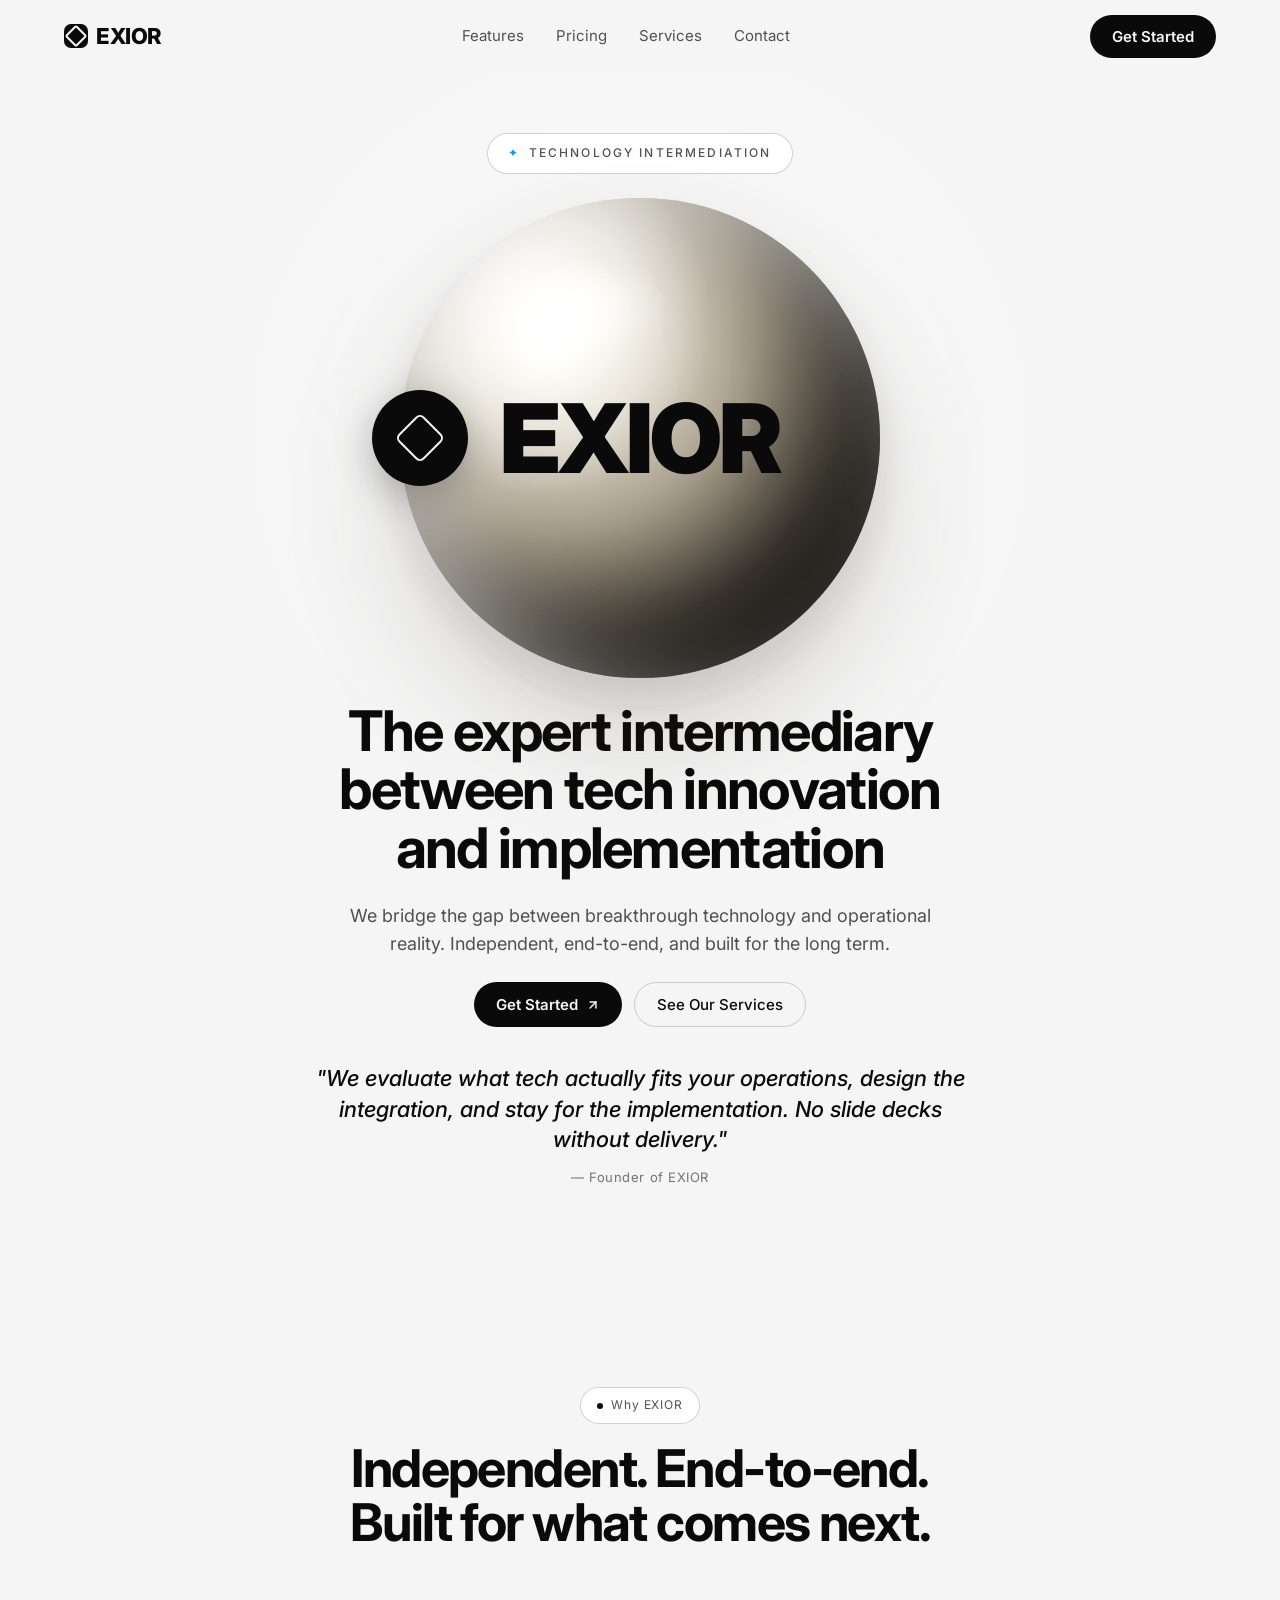
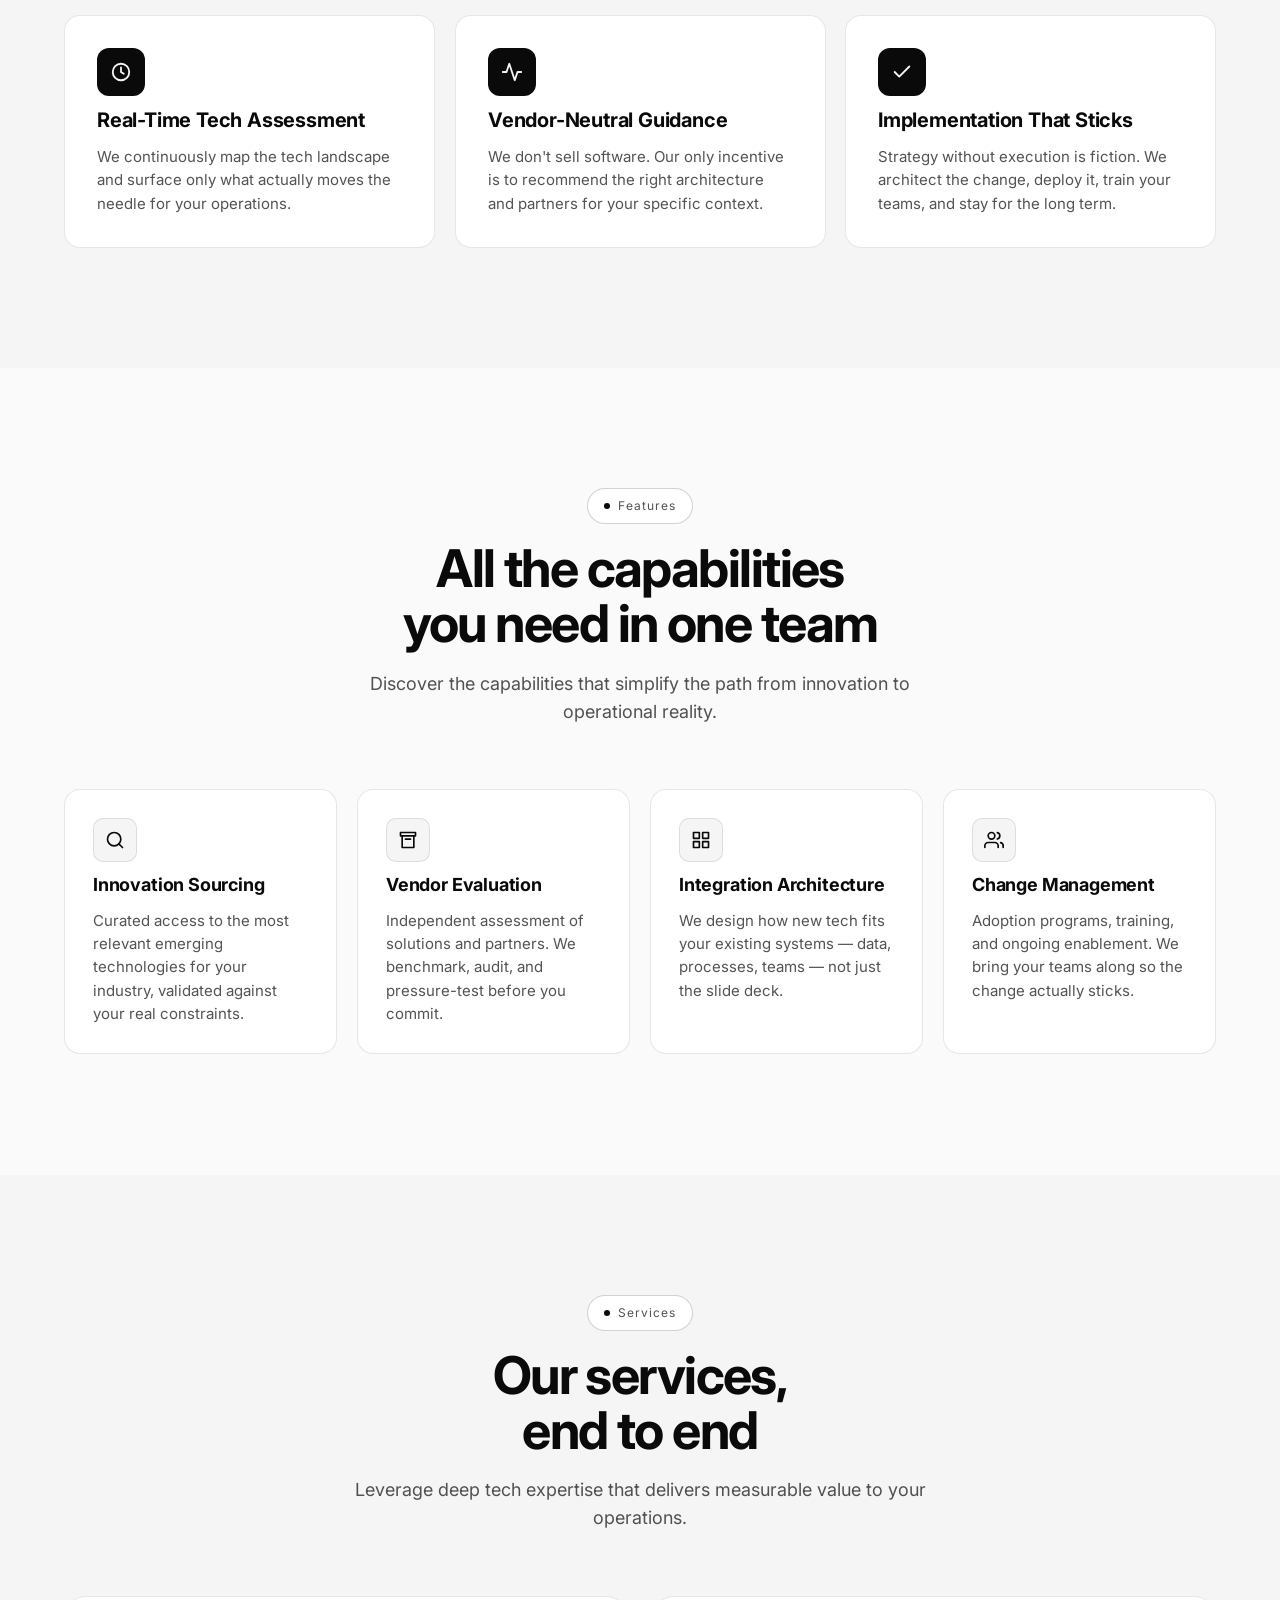
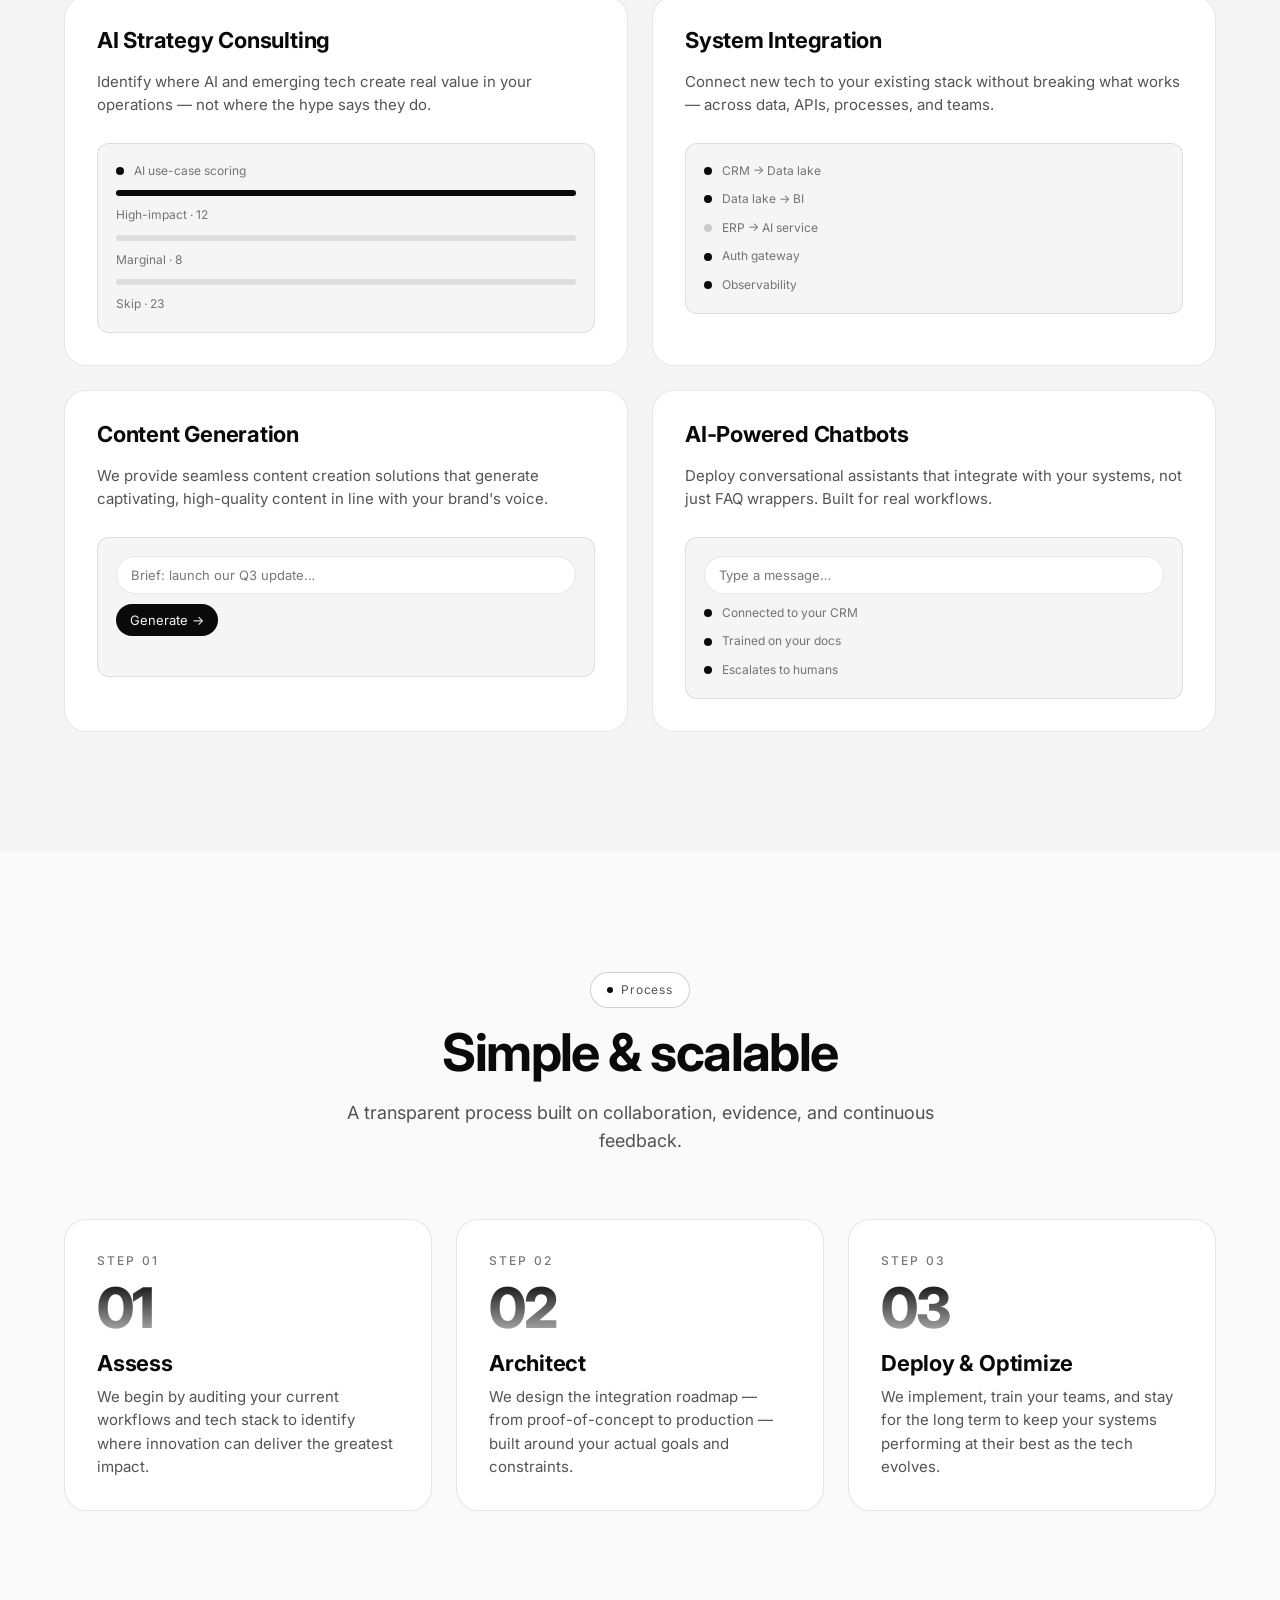
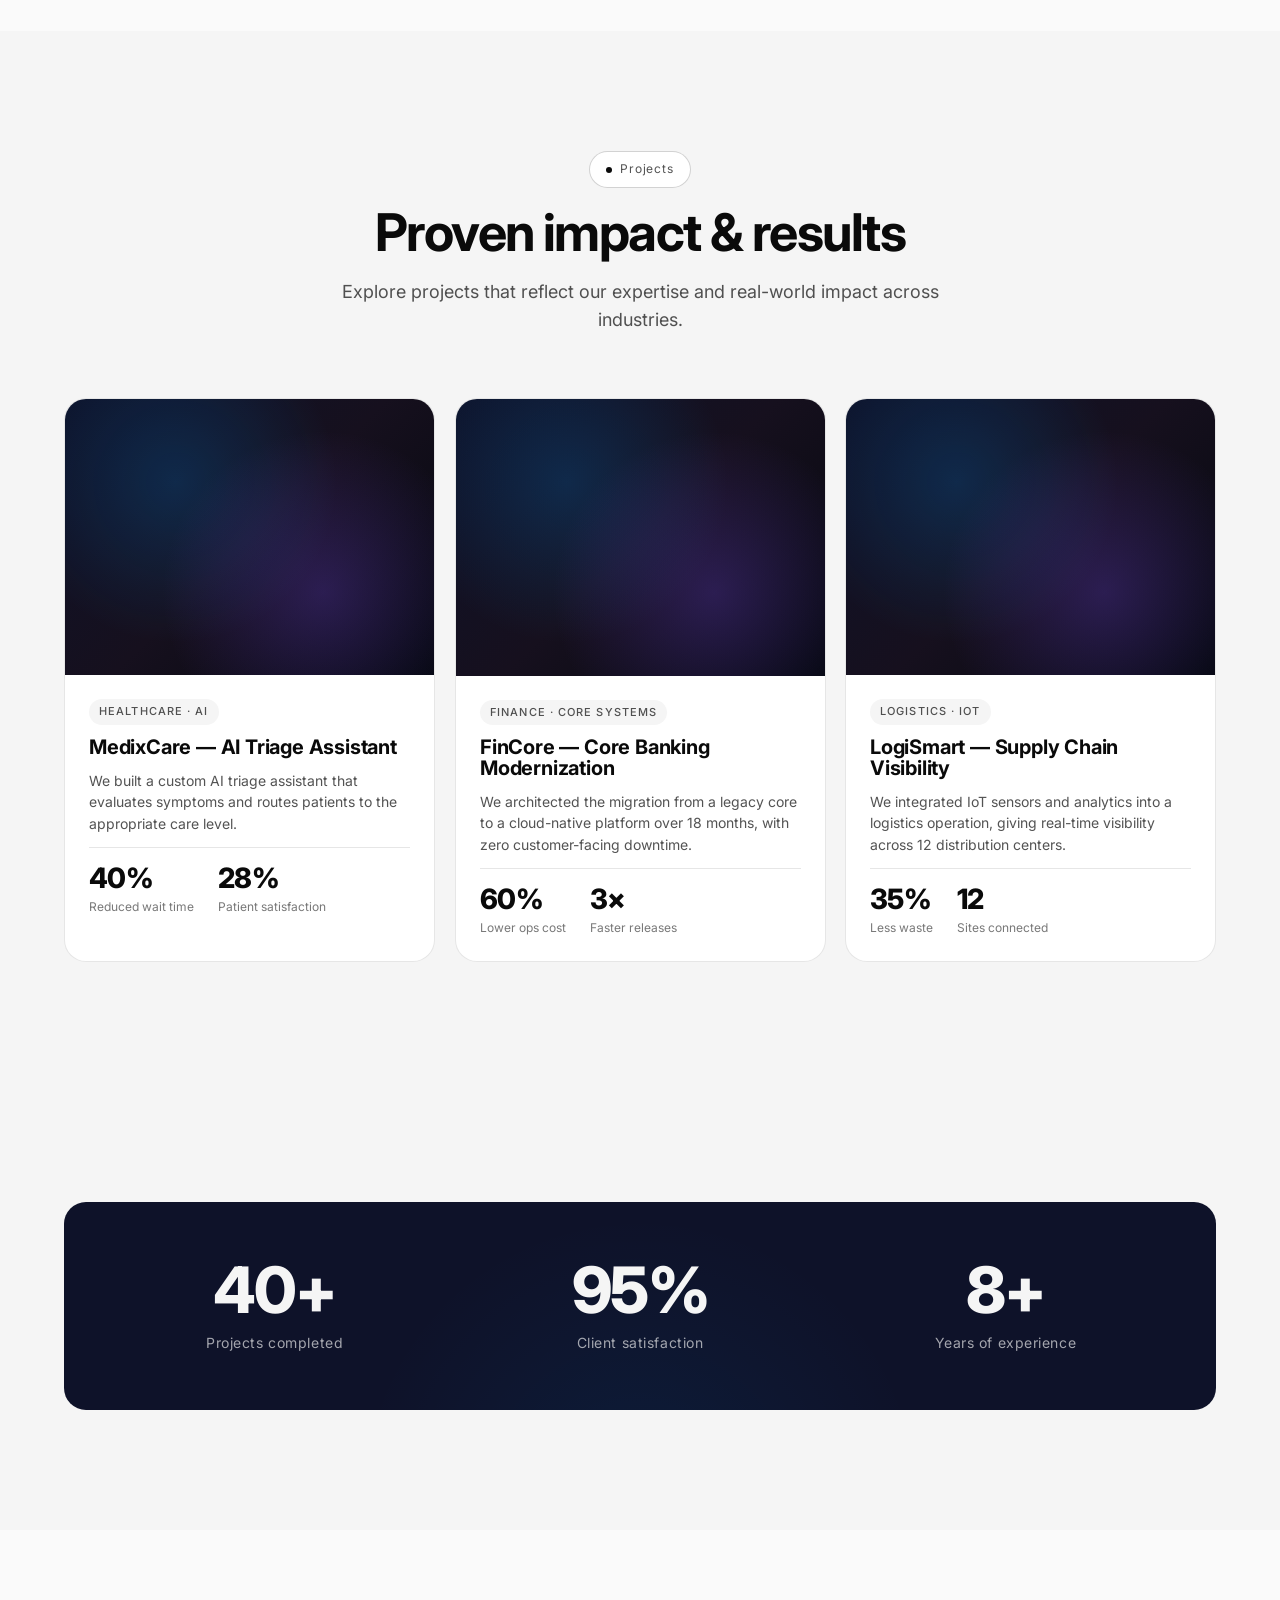
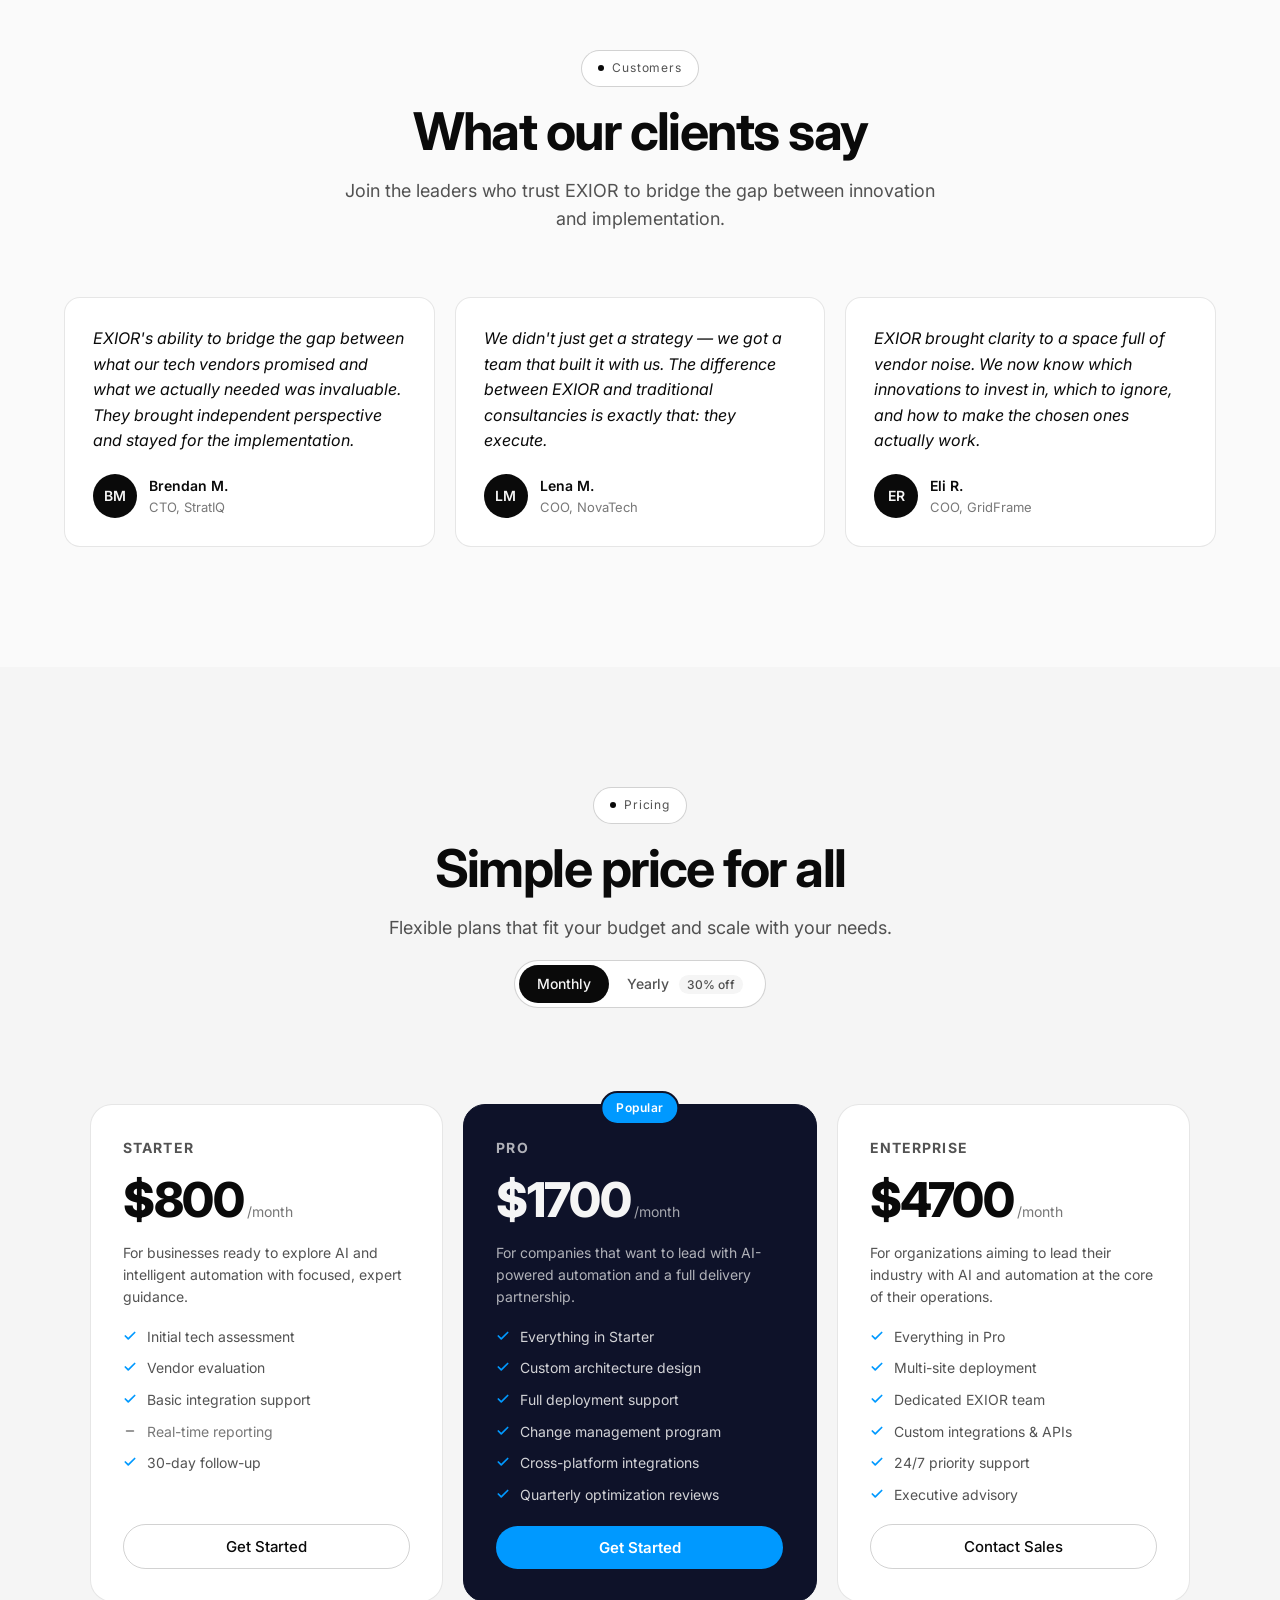
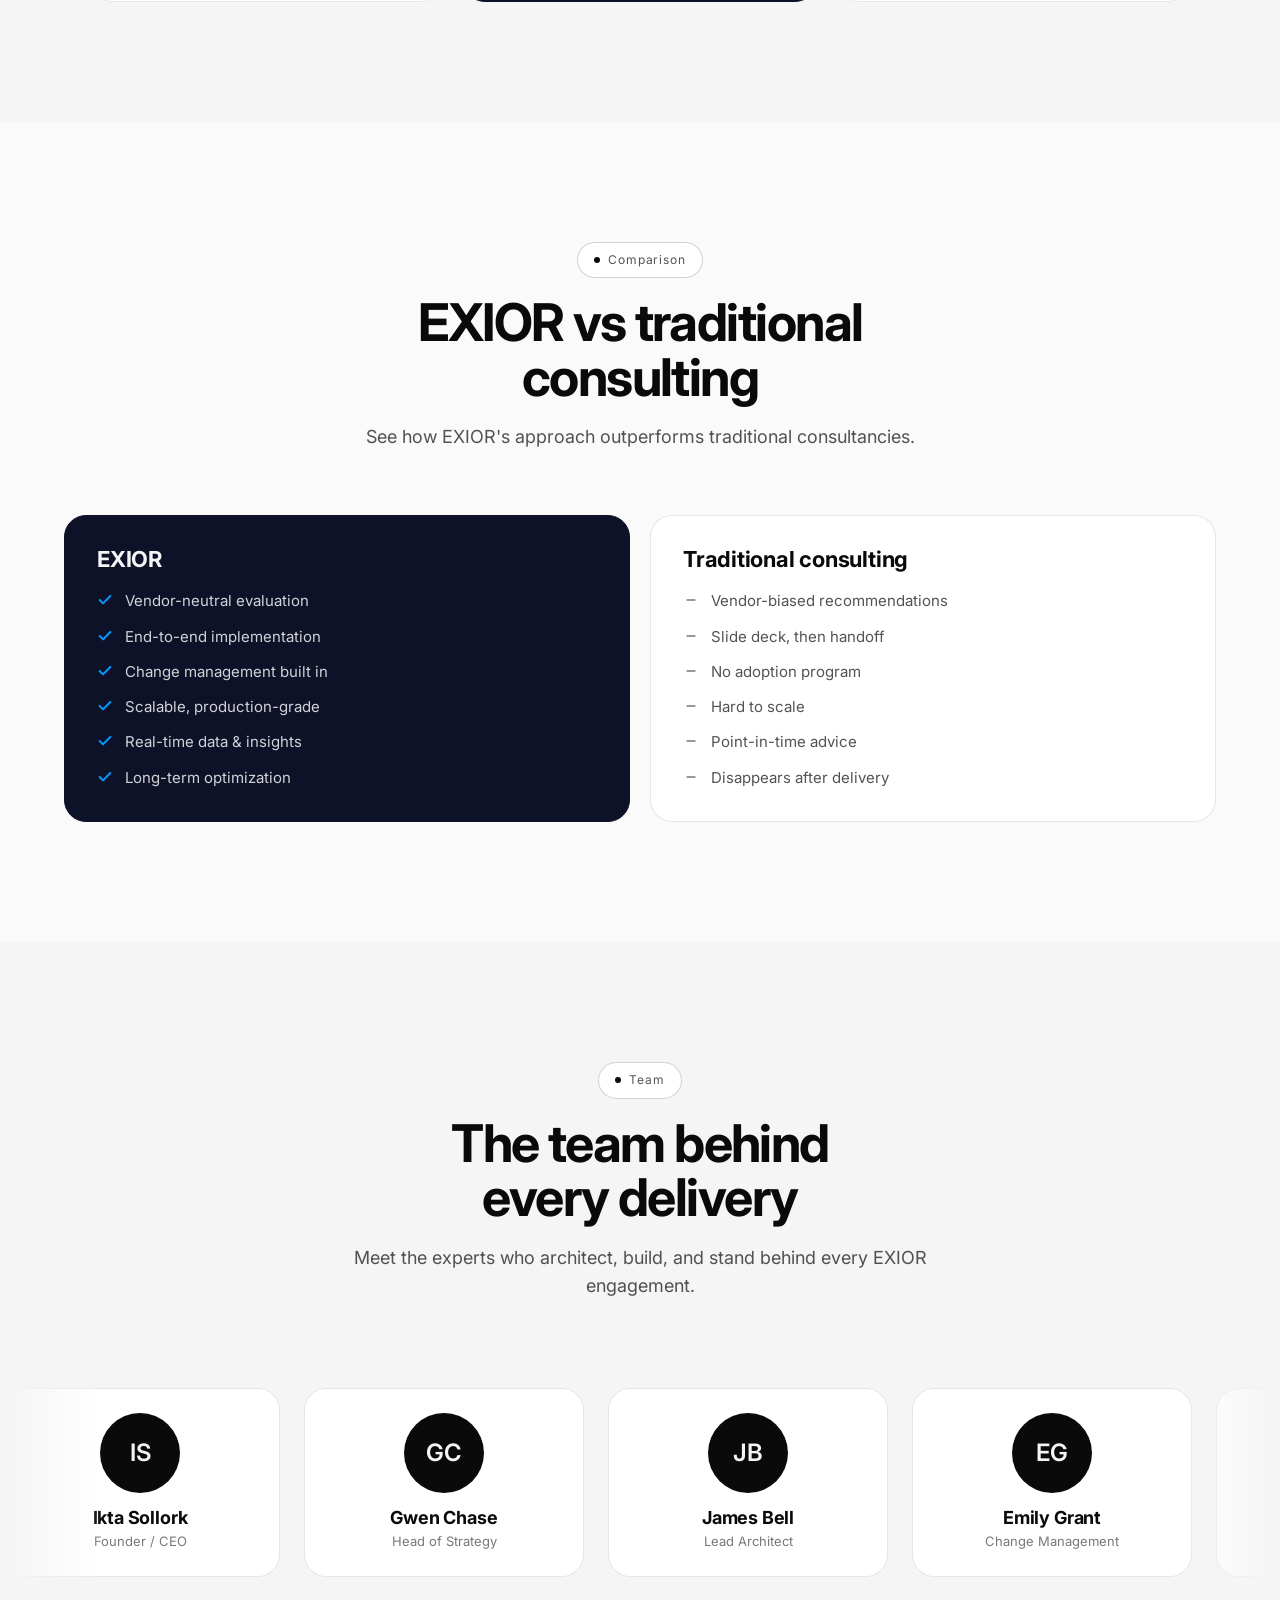
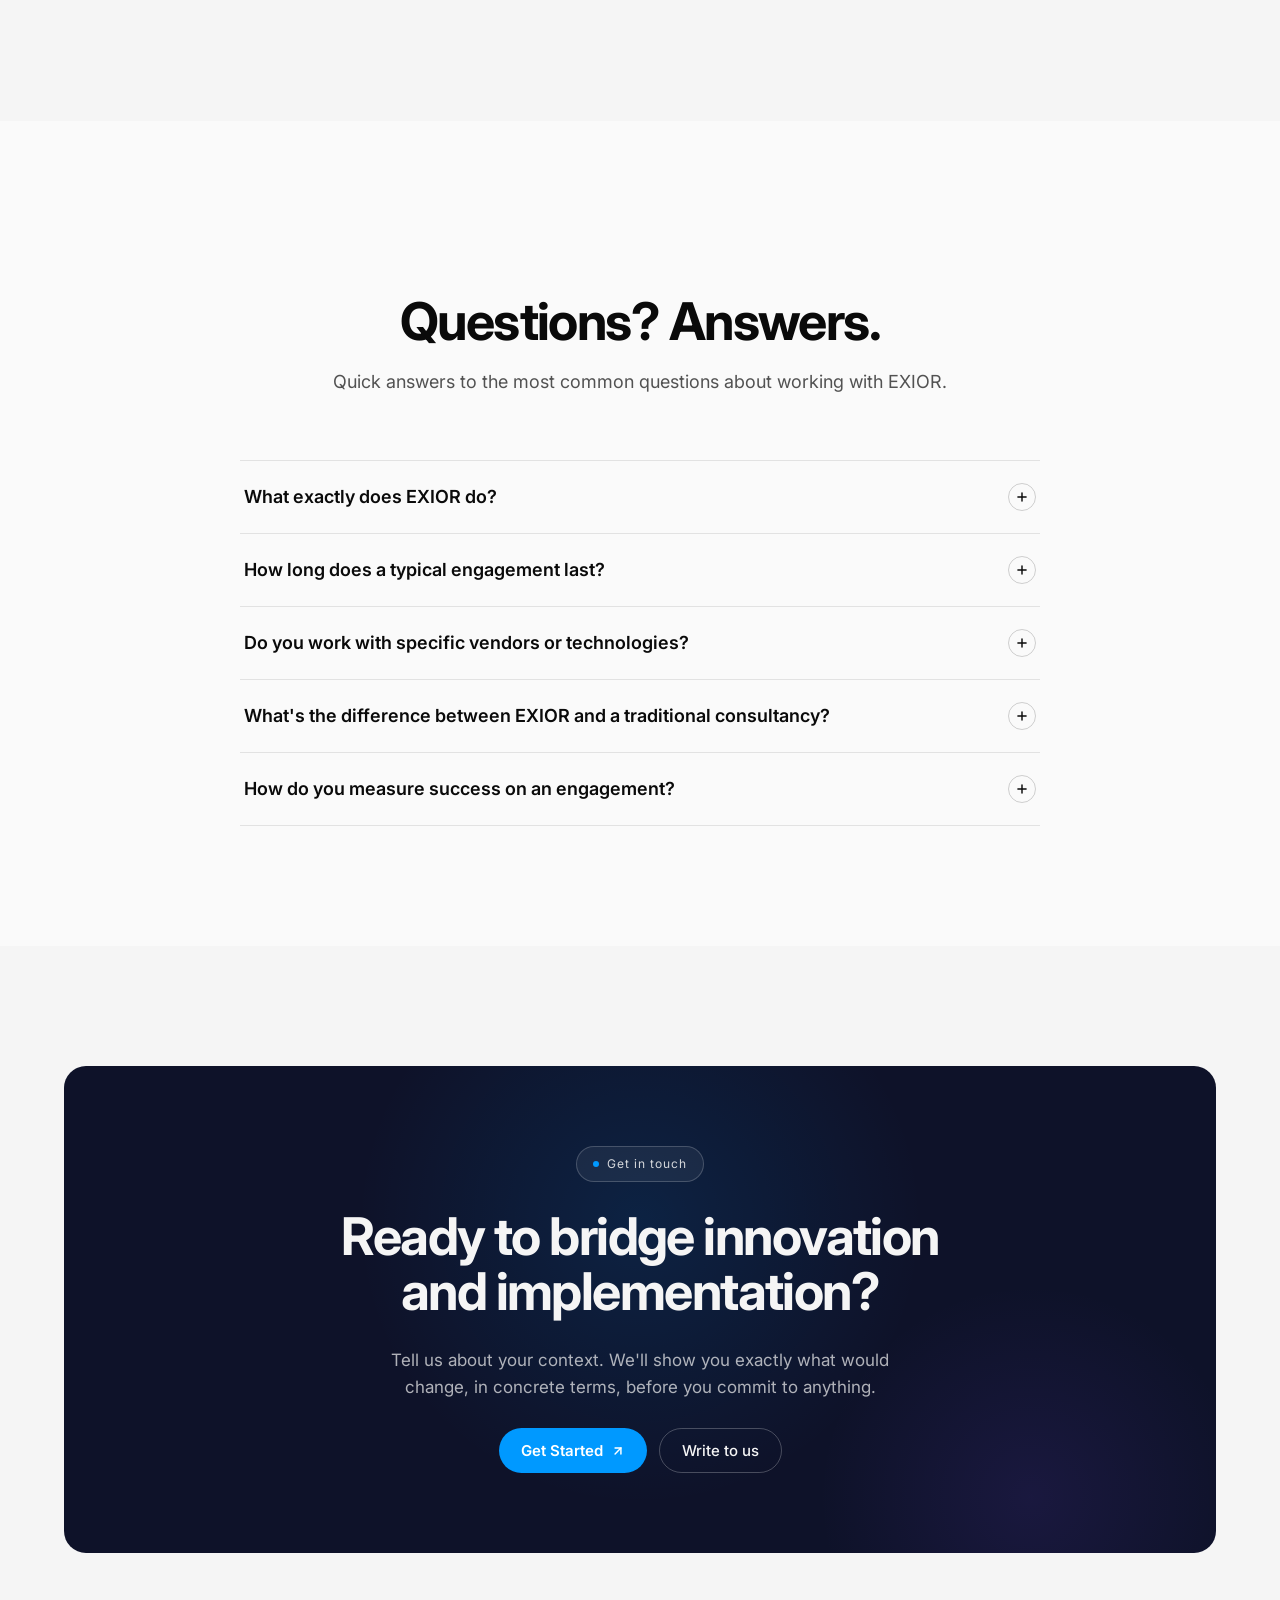
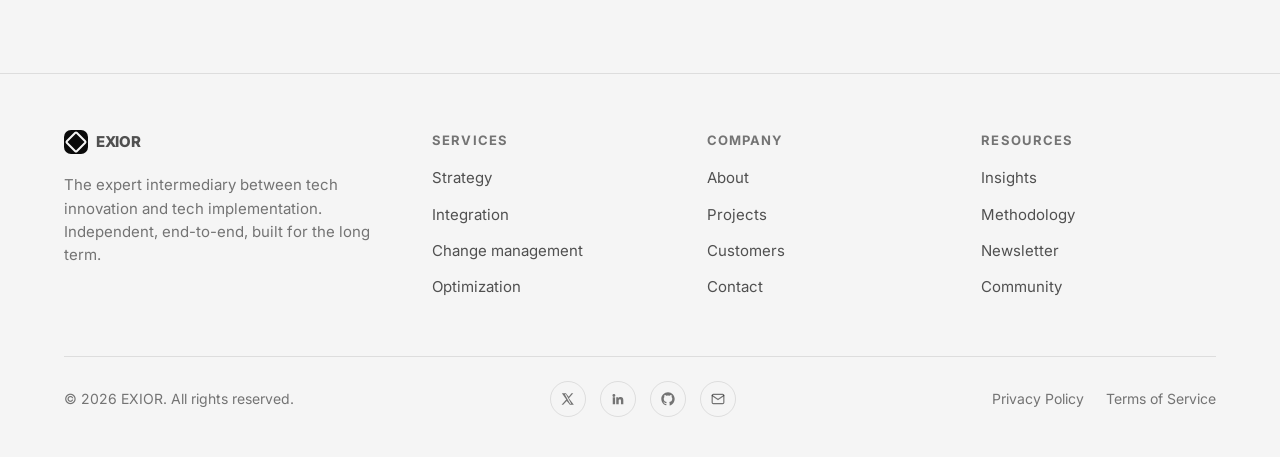
==== commit b6071547: "Replace EXIOR with v2 (Orbai-inspired design system) - light #f5f5f5 background - Inter + Satoshi fo" ====
--- a/exior-landing/index.html
+++ b/exior-landing/index.html
@@ -1,293 +1,1657 @@
 <!doctype html>
-<html lang="fr">
+<html lang="en">
 <head>
 <meta charset="utf-8" />
 <meta name="viewport" content="width=device-width,initial-scale=1" />
-<title>EXIOR — Recalculer l’économie de l’entreprise</title>
-<meta name="description" content="EXIOR mesure ce que les capacités technologiques actuelles changent dans vos coûts, vos fonctions et vos frontières de marché — puis reconstruit l’entreprise qu’il est rationnel d’opérer aujourd’hui." />
-<meta name="theme-color" content="#f3f0ea" />
+<title>EXIOR — The expert intermediary between tech innovation and implementation</title>
+<meta name="description" content="EXIOR bridges the gap between breakthrough technology and operational reality. We evaluate, architect, and implement — independently and end to end." />
+
 <link rel="preconnect" href="https://fonts.googleapis.com" />
 <link rel="preconnect" href="https://fonts.gstatic.com" crossorigin />
-<link href="https://fonts.googleapis.com/css2?family=Inter:wght@400;500;600;700&family=Newsreader:opsz,wght@6..72,500;6..72,600&display=swap" rel="stylesheet" />
+<link href="https://fonts.googleapis.com/css2?family=Inter:wght@400;500;600;700;800&family=Satoshi:wght@500;600;700;800;900&display=swap" rel="stylesheet" />
+
 <style>
-:root{
-  --paper:#f3f0ea;
-  --paper2:#ebe7df;
-  --ink:#141714;
-  --muted:#666b65;
-  --line:#d4d0c8;
-  --forest:#173f33;
-  --forest2:#214f40;
-  --lime:#c9f55f;
-  --white:#fffef9;
-  --max:1240px;
-  --sans:"Inter",sans-serif;
-  --serif:"Newsreader",serif;
-}
-*{box-sizing:border-box}
-html{scroll-behavior:smooth}
-body{margin:0;background:var(--paper);color:var(--ink);font-family:var(--sans);font-size:17px;line-height:1.55;-webkit-font-smoothing:antialiased;text-rendering:optimizeLegibility}
-a{color:inherit;text-decoration:none}
-.container{width:min(var(--max),calc(100% - 56px));margin:auto}
-nav{position:sticky;top:0;z-index:30;background:rgba(243,240,234,.92);backdrop-filter:blur(14px);border-bottom:1px solid var(--line)}
-.nav{height:72px;display:flex;align-items:center;justify-content:space-between;gap:24px}
-.brand{display:flex;align-items:center;gap:10px;font-size:18px;font-weight:700;letter-spacing:.11em}
-.mark{width:8px;height:8px;border-radius:50%;background:var(--forest)}
-.navlinks{display:flex;align-items:center;gap:26px;font-size:13px;color:#4f544e}
-.navlinks a:hover{color:var(--ink)}
-.button{display:inline-flex;align-items:center;justify-content:center;min-height:46px;padding:0 18px;border:1px solid var(--forest);background:var(--forest);color:var(--white);font-size:13px;font-weight:700;letter-spacing:.01em}
-.button.ghost{background:transparent;color:var(--ink);border-color:var(--ink)}
-.hero{padding:110px 0 92px}
-.hero-grid{display:grid;grid-template-columns:minmax(0,1.16fr) minmax(360px,.84fr);gap:72px;align-items:end}
-.eyebrow{font-size:11px;text-transform:uppercase;letter-spacing:.16em;font-weight:700;color:var(--forest)}
-h1,h2,h3{margin:0}
-h1{font-family:var(--serif);font-weight:500;font-size:clamp(62px,7vw,105px);line-height:.93;letter-spacing:-.045em;max-width:10.5ch;margin:18px 0 30px}
-.hero-copy{font-size:clamp(19px,2vw,24px);line-height:1.42;max-width:43ch;color:#4d524d;margin:0 0 34px}
-.actions{display:flex;gap:12px;flex-wrap:wrap}
-.hero-side{border-top:1px solid var(--ink);padding-top:20px}
-.hero-side .title{font-size:12px;font-weight:700;text-transform:uppercase;letter-spacing:.12em;color:var(--forest);margin-bottom:18px}
-.hero-side-row{display:grid;grid-template-columns:38px 1fr;gap:12px;padding:18px 0;border-top:1px solid var(--line)}
-.hero-side-row:first-of-type{border-top:0}
-.hero-side-row .n{font-size:12px;color:var(--muted)}
-.hero-side-row b{display:block;font-size:16px;margin-bottom:4px}
-.hero-side-row span{font-size:14px;color:var(--muted)}
-section{padding:96px 0;border-top:1px solid var(--line)}
-.section-head{display:grid;grid-template-columns:210px minmax(0,1fr);gap:44px;margin-bottom:56px}
-.section-head h2{font-family:var(--serif);font-weight:500;font-size:clamp(46px,5.5vw,76px);line-height:.98;letter-spacing:-.035em;max-width:13ch}
-.section-head p{font-size:18px;color:var(--muted);max-width:62ch;margin:18px 0 0}
-.manifesto{padding:118px 0}
-.manifesto p{font-family:var(--serif);font-size:clamp(48px,6vw,86px);line-height:1.02;letter-spacing:-.04em;max-width:20ch;margin:0}
-.manifesto em{font-style:normal;color:var(--forest)}
-.questions{display:grid;grid-template-columns:repeat(3,1fr);border-top:1px solid var(--ink);border-bottom:1px solid var(--ink)}
-.question{padding:30px 30px 34px 0;min-height:260px;border-right:1px solid var(--line)}
-.question+ .question{padding-left:30px}
-.question:last-child{border-right:0}
-.question .n{font-size:12px;color:var(--forest);font-weight:700;margin-bottom:50px}
-.question h3{font-family:var(--serif);font-weight:500;font-size:33px;line-height:1.03;letter-spacing:-.025em;max-width:10ch}
-.question p{font-size:14px;color:var(--muted);margin:14px 0 0;max-width:34ch}
-.report-section{background:var(--forest);color:var(--white)}
-.report-section .section-head{margin-bottom:48px}
-.report-section .eyebrow{color:var(--lime)}
-.report-section .section-head p{color:#c2cec8}
-.report{background:#f8f5ee;color:var(--ink);border:1px solid rgba(255,255,255,.25);box-shadow:0 30px 80px rgba(0,0,0,.18)}
-.report-top{display:flex;justify-content:space-between;gap:20px;padding:18px 22px;border-bottom:1px solid #d9d5cd;font-size:11px;text-transform:uppercase;letter-spacing:.11em;color:#6c716b}
-.report-top b{color:var(--ink)}
-.report-summary{display:grid;grid-template-columns:1.4fr .6fr}
-.report-main{padding:28px 30px;border-right:1px solid #d9d5cd}
-.report-main small,.report-side small,.report-cell small{display:block;text-transform:uppercase;letter-spacing:.11em;color:#727770;font-size:10px;margin-bottom:8px}
-.report-main strong{display:block;font-family:var(--serif);font-weight:500;font-size:37px;line-height:1.04;max-width:16ch}
-.report-main p{color:#5f645e;max-width:58ch;margin:12px 0 0;font-size:14px}
-.report-side{padding:28px 24px}
-.report-side .score{font-family:var(--serif);font-size:54px;line-height:1}
-.report-side p{font-size:12px;color:#6a6f69;margin:7px 0 0}
-.report-grid{display:grid;grid-template-columns:repeat(4,1fr);border-top:1px solid #d9d5cd}
-.report-cell{padding:20px;border-right:1px solid #d9d5cd;min-height:130px}
-.report-cell:last-child{border-right:0}
-.report-cell b{font-size:15px}
-.report-cell p{font-size:12px;color:#656a64;margin:7px 0 0}
-.report-foot{padding:14px 22px;border-top:1px solid #d9d5cd;font-size:10px;color:#7a7f79}
-.method{counter-reset:m}
-.method-row{display:grid;grid-template-columns:90px minmax(240px,.8fr) 1.2fr;gap:34px;padding:30px 0;border-top:1px solid var(--line)}
-.method-row:before{counter-increment:m;content:"0" counter(m);font-size:12px;color:var(--forest);font-weight:700;padding-top:5px}
-.method-row h3{font-family:var(--serif);font-weight:500;font-size:29px;line-height:1.05}
-.method-row p{margin:0;color:var(--muted);max-width:62ch}
-.system-grid{display:grid;grid-template-columns:.82fr 1.18fr;gap:70px}
-.system-grid h2{font-family:var(--serif);font-weight:500;font-size:clamp(46px,5.2vw,72px);line-height:.98;letter-spacing:-.035em;max-width:11ch}
-.system-grid>div>p{color:var(--muted);font-size:18px;max-width:42ch;margin:20px 0 0}
-.system-list{border-top:1px solid var(--ink)}
-.system-row{display:grid;grid-template-columns:165px 1fr;gap:26px;padding:21px 0;border-bottom:1px solid var(--line)}
-.system-row b{font-size:14px;text-transform:uppercase;letter-spacing:.08em}
-.system-row p{font-size:14px;color:var(--muted);margin:0}
-.final{background:var(--ink);color:var(--white);padding:104px 0}
-.final-grid{display:grid;grid-template-columns:1.2fr .8fr;gap:56px;align-items:end}
-.final h2{font-family:var(--serif);font-weight:500;font-size:clamp(54px,6.3vw,88px);line-height:.96;letter-spacing:-.04em;max-width:12ch}
-.final-side{border-left:1px solid #3d423e;padding-left:28px}
-.final-side p{color:#c2c8c3;font-size:17px;margin:0 0 24px}
-.final .button{background:var(--lime);color:#152018;border-color:var(--lime)}
-footer{background:var(--ink);color:#8e958f;border-top:1px solid #323733;padding:28px 0;font-size:12px}
-.foot{display:flex;justify-content:space-between;gap:20px;flex-wrap:wrap}
-@media(max-width:900px){
-  .navlinks{display:none}
-  .hero-grid,.final-grid,.system-grid{grid-template-columns:1fr}
-  .hero-side{margin-top:18px}
-  .section-head{grid-template-columns:1fr;gap:14px}
-  .questions{grid-template-columns:1fr}
-  .question,.question+ .question{padding:24px 0;border-right:0;border-bottom:1px solid var(--line);min-height:auto}
-  .question:last-child{border-bottom:0}
-  .question .n{margin-bottom:20px}
-  .report-summary{grid-template-columns:1fr}
-  .report-main{border-right:0;border-bottom:1px solid #d9d5cd}
-  .report-grid{grid-template-columns:repeat(2,1fr)}
-  .report-cell:nth-child(2){border-right:0}
-  .report-cell:nth-child(-n+2){border-bottom:1px solid #d9d5cd}
-  .method-row{grid-template-columns:60px 1fr}
-  .method-row p{grid-column:2}
-  .final-side{border-left:0;border-top:1px solid #3d423e;padding:24px 0 0}
-}
-@media(max-width:620px){
-  .container{width:min(var(--max),calc(100% - 30px))}
-  .nav{height:66px}
-  .nav .button{display:none}
-  .hero{padding:78px 0 70px}
-  h1{font-size:clamp(52px,15vw,72px);max-width:9ch}
-  .hero-copy{font-size:19px}
-  section{padding:72px 0}
-  .manifesto{padding:84px 0}
-  .manifesto p{font-size:clamp(44px,12vw,60px)}
-  .report-main strong{font-size:31px}
-  .report-grid{grid-template-columns:1fr}
-  .report-cell,.report-cell:nth-child(2){border-right:0;border-bottom:1px solid #d9d5cd}
-  .report-cell:last-child{border-bottom:0}
-  .method-row{grid-template-columns:40px 1fr;gap:16px}
-  .system-row{grid-template-columns:1fr;gap:7px}
-  .final{padding:82px 0}
-}
+  /* ============================================================
+     THEME — extracted from Orbai source (#f5f5f5 body, #09f blue,
+     #814fff purple, black CTAs, Inter + Satoshi)
+     ============================================================ */
+  :root {
+    --bg: #f5f5f5;
+    --surface: #ffffff;
+    --fg: #0a0a0a;
+    --muted: rgba(10, 10, 10, 0.55);
+    --muted-2: rgba(10, 10, 10, 0.7);
+    --line: rgba(10, 10, 10, 0.1);
+    --line-2: rgba(10, 10, 10, 0.18);
+    --card: #ffffff;
+    --card-2: #fafafa;
+
+    --dark: #0e1229;        /* Orbai token: deep navy */
+    --darker: #04070d;
+    --accent-blue: #0099ff; /* #09f shorthand */
+    --accent-purple: #814fff;
+    --accent-yellow: #ffeeaa;
+
+    --r-sm: 10px;
+    --r-md: 16px;
+    --r-lg: 22px;
+    --r-pill: 999px;
+
+    --maxw: 1200px;
+
+    --font-body: "Inter", "Inter Placeholder", sans-serif;
+    --font-display: "Satoshi", "Satoshi Placeholder", "Inter", sans-serif;
+
+    /* Framer's signature easings (from source) */
+    --ease-out: cubic-bezier(0.72, 0.21, 0.36, 1.01);
+    --ease-inout: cubic-bezier(0.53, 0.27, 0.4, 1);
+    --ease-soft: cubic-bezier(0.67, 0.33, 0.23, 1.02);
+  }
+
+  *, *::before, *::after { box-sizing: border-box; }
+  html { scroll-behavior: smooth; }
+  body {
+    margin: 0;
+    background: var(--bg);
+    color: var(--fg);
+    font-family: var(--font-body);
+    font-size: 17px;
+    line-height: 1.55;
+    -webkit-font-smoothing: antialiased;
+    text-rendering: optimizeLegibility;
+    overflow-x: hidden;
+  }
+  img, svg, video { max-width: 100%; display: block; }
+  a { color: inherit; text-decoration: none; }
+  button { font: inherit; cursor: pointer; border: 0; background: none; color: inherit; }
+
+  .container {
+    width: 100%;
+    max-width: var(--maxw);
+    margin: 0 auto;
+    padding: 0 24px;
+  }
+
+  /* ============================================================
+     NAV — sticky, blurred, matches Orbai token
+     ============================================================ */
+  .nav {
+    position: sticky;
+    top: 0;
+    z-index: 50;
+    backdrop-filter: blur(14px);
+    -webkit-backdrop-filter: blur(14px);
+    background: rgba(245, 245, 245, 0.7);
+    border-bottom: 1px solid transparent;
+    transition: border-color 0.4s var(--ease-soft), background 0.4s var(--ease-soft);
+  }
+  .nav.scrolled { border-color: var(--line); }
+  .nav-inner {
+    display: flex;
+    align-items: center;
+    justify-content: space-between;
+    height: 72px;
+  }
+  .logo {
+    display: inline-flex;
+    align-items: center;
+    gap: 8px;
+    font-family: var(--font-display);
+    font-weight: 800;
+    font-size: 22px;
+    letter-spacing: -0.02em;
+  }
+  .logo .mark {
+    width: 24px; height: 24px;
+    border-radius: 7px;
+    background: var(--fg);
+    position: relative;
+    display: inline-block;
+  }
+  .logo .mark::before {
+    content: "";
+    position: absolute;
+    inset: 4px;
+    border: 2px solid #f5f5f5;
+    border-radius: 2px;
+    transform: rotate(45deg);
+  }
+  .nav-links {
+    display: flex;
+    gap: 32px;
+    font-size: 15px;
+    color: var(--muted-2);
+  }
+  .nav-links a { transition: color 0.3s var(--ease-soft); }
+  .nav-links a:hover { color: var(--fg); }
+  .nav-cta { display: flex; align-items: center; gap: 16px; }
+  @media (max-width: 760px) { .nav-links { display: none; } }
+
+  /* ============================================================
+     BUTTONS — Framer-style: black primary, animated
+     ============================================================ */
+  .btn {
+    display: inline-flex;
+    align-items: center;
+    justify-content: center;
+    gap: 8px;
+    padding: 14px 22px;
+    border-radius: var(--r-pill);
+    font-weight: 500;
+    font-size: 15px;
+    line-height: 1;
+    transition: transform 0.4s var(--ease-soft), background 0.3s var(--ease-soft), color 0.3s var(--ease-soft), border-color 0.3s var(--ease-soft);
+    white-space: nowrap;
+    will-change: transform;
+  }
+  .btn:active { transform: translateY(1px) scale(0.98); }
+  .btn-primary {
+    background: var(--fg);
+    color: #f5f5f5;
+    font-weight: 600;
+  }
+  .btn-primary:hover { background: #1a1a1a; transform: translateY(-1px); }
+  .btn-ghost {
+    background: transparent;
+    color: var(--fg);
+    border: 1px solid var(--line-2);
+  }
+  .btn-ghost:hover { background: rgba(10,10,10,0.04); border-color: rgba(10,10,10,0.3); transform: translateY(-1px); }
+  .btn-accent {
+    background: var(--accent-blue);
+    color: #fff;
+    font-weight: 600;
+  }
+  .btn-accent:hover { background: #0088ee; transform: translateY(-1px); }
+
+  /* ============================================================
+     SECTIONS
+     ============================================================ */
+  section {
+    padding: 120px 0;
+    position: relative;
+  }
+  @media (max-width: 760px) { section { padding: 80px 0; } }
+
+  .eyebrow {
+    display: inline-flex;
+    align-items: center;
+    gap: 8px;
+    padding: 8px 16px;
+    border: 1px solid var(--line-2);
+    border-radius: var(--r-pill);
+    font-size: 12px;
+    letter-spacing: 0.08em;
+    color: var(--muted-2);
+    background: var(--surface);
+  }
+  .eyebrow .pulse {
+    width: 6px; height: 6px;
+    border-radius: 50%;
+    background: var(--fg);
+  }
+  h1, h2, h3 {
+    font-family: var(--font-display);
+    font-weight: 700;
+    letter-spacing: -0.03em;
+    line-height: 1.05;
+    margin: 0;
+  }
+  h1 { font-size: clamp(40px, 6.4vw, 76px); }
+  h2 { font-size: clamp(30px, 4.2vw, 52px); }
+  h3 { font-size: 20px; letter-spacing: -0.01em; }
+  p { margin: 0; }
+  .lede { color: var(--muted-2); font-size: 18px; max-width: 56ch; }
+
+  .section-head {
+    text-align: center;
+    max-width: 760px;
+    margin: 0 auto 64px;
+    display: flex;
+    flex-direction: column;
+    align-items: center;
+    gap: 18px;
+  }
+
+  /* ============================================================
+     HERO + 3D ORB (CSS sphere approx, source uses video)
+     ============================================================ */
+  .hero {
+    padding: 60px 0 80px;
+    overflow: hidden;
+    position: relative;
+  }
+  .hero::before {
+    content: "";
+    position: absolute;
+    top: -20%;
+    left: 50%;
+    transform: translateX(-50%);
+    width: 1200px;
+    height: 1200px;
+    background:
+      radial-gradient(circle at center, rgba(255,255,255,0.6) 0%, transparent 50%);
+    pointer-events: none;
+    z-index: 0;
+  }
+  .hero-inner {
+    position: relative;
+    z-index: 1;
+    text-align: center;
+    display: flex;
+    flex-direction: column;
+    align-items: center;
+    gap: 24px;
+  }
+
+  /* 3D metallic orb — CSS approximation of Orbai's video orb */
+  .orb-wrap {
+    position: relative;
+    width: 100%;
+    max-width: 900px;
+    height: 480px;
+    margin: 0 auto;
+    display: flex;
+    align-items: center;
+    justify-content: center;
+  }
+  .orb {
+    position: relative;
+    width: 480px;
+    height: 480px;
+    border-radius: 50%;
+    background:
+      radial-gradient(circle at 32% 28%,
+        #ffffff 0%,
+        #f0ece2 8%,
+        #d8d2c4 22%,
+        #a89e8a 42%,
+        #5a5448 65%,
+        #2a2620 88%,
+        #0a0805 100%);
+    box-shadow:
+      inset 40px 30px 100px rgba(255,255,255,0.55),
+      inset -50px -50px 120px rgba(0,0,0,0.6),
+      0 60px 120px rgba(60,50,40,0.18),
+      0 20px 40px rgba(60,50,40,0.1);
+    filter: contrast(1.05) saturate(0.92);
+    animation: orb-shimmer 8s ease-in-out infinite;
+    will-change: transform;
+  }
+  @keyframes orb-shimmer {
+    0%, 100% { transform: scale(1) rotate(0deg); }
+    50% { transform: scale(1.02) rotate(2deg); }
+  }
+  .orb::before {
+    content: "";
+    position: absolute;
+    inset: 0;
+    border-radius: 50%;
+    background:
+      radial-gradient(ellipse at 30% 25%, rgba(255,255,255,0.7) 0%, transparent 35%);
+    pointer-events: none;
+  }
+  .orb::after {
+    content: "";
+    position: absolute;
+    top: 12%;
+    left: 22%;
+    width: 35%;
+    height: 22%;
+    border-radius: 50%;
+    background: radial-gradient(ellipse, rgba(255,255,255,0.5) 0%, transparent 70%);
+    filter: blur(8px);
+    pointer-events: none;
+  }
+  .orb-title {
+    position: absolute;
+    top: 50%;
+    left: 50%;
+    transform: translate(-50%, -50%);
+    z-index: 2;
+    font-family: var(--font-display);
+    font-weight: 900;
+    font-size: clamp(48px, 8vw, 96px);
+    letter-spacing: -0.03em;
+    color: var(--fg);
+    text-align: center;
+    pointer-events: none;
+  }
+  .orb-emblem {
+    position: absolute;
+    top: 50%;
+    left: 50%;
+    transform: translate(calc(-50% - 220px), -50%);
+    z-index: 3;
+    width: 96px;
+    height: 96px;
+    border-radius: 50%;
+    background: var(--fg);
+    display: grid;
+    place-items: center;
+    box-shadow: 0 12px 40px rgba(0,0,0,0.25);
+    animation: emblem-float 6s ease-in-out infinite;
+  }
+  @keyframes emblem-float {
+    0%, 100% { transform: translate(calc(-50% - 220px), -50%) translateY(0); }
+    50% { transform: translate(calc(-50% - 220px), -50%) translateY(-8px); }
+  }
+  .orb-emblem::before {
+    content: "";
+    width: 36px;
+    height: 36px;
+    border: 2.5px solid #f5f5f5;
+    border-radius: 6px;
+    transform: rotate(45deg);
+  }
+  @media (max-width: 760px) {
+    .orb-wrap { height: 320px; }
+    .orb { width: 320px; height: 320px; }
+    .orb-emblem { width: 70px; height: 70px; transform: translate(calc(-50% - 150px), -50%); }
+    .orb-emblem::before { width: 24px; height: 24px; }
+    @keyframes emblem-float {
+      0%, 100% { transform: translate(calc(-50% - 150px), -50%) translateY(0); }
+      50% { transform: translate(calc(-50% - 150px), -50%) translateY(-6px); }
+    }
+  }
+
+  .hero h1 { font-size: clamp(36px, 5vw, 56px); font-weight: 700; }
+  .hero-cta { display: flex; gap: 12px; flex-wrap: wrap; justify-content: center; }
+  .hero-tag {
+    max-width: 56ch;
+    color: var(--muted-2);
+    font-size: 18px;
+    margin: 0 auto;
+  }
+  .hero-eyebrow {
+    display: inline-flex;
+    align-items: center;
+    gap: 8px;
+    padding: 10px 20px;
+    border-radius: var(--r-pill);
+    background: var(--surface);
+    border: 1px solid var(--line-2);
+    font-size: 12px;
+    letter-spacing: 0.18em;
+    color: var(--muted-2);
+    text-transform: uppercase;
+    font-weight: 500;
+  }
+  .hero-eyebrow::before {
+    content: "✦";
+    color: var(--accent-blue);
+    font-size: 12px;
+  }
+
+  .hero-quote {
+    margin-top: 12px;
+    text-align: center;
+    max-width: 60ch;
+    margin-left: auto;
+    margin-right: auto;
+  }
+  .hero-quote p {
+    font-family: var(--font-display);
+    font-weight: 500;
+    font-size: clamp(18px, 2vw, 22px);
+    line-height: 1.4;
+    color: var(--fg);
+    font-style: italic;
+  }
+  .hero-quote .who {
+    margin-top: 12px;
+    color: var(--muted);
+    font-size: 13px;
+    font-style: normal;
+    letter-spacing: 0.04em;
+  }
+
+  /* ============================================================
+     BENEFITS — 3 cards
+     ============================================================ */
+  .benefits-grid {
+    display: grid;
+    grid-template-columns: repeat(3, 1fr);
+    gap: 20px;
+  }
+  @media (max-width: 860px) { .benefits-grid { grid-template-columns: 1fr; } }
+  .benefit {
+    background: var(--surface);
+    border: 1px solid var(--line);
+    border-radius: var(--r-md);
+    padding: 32px;
+    display: flex;
+    flex-direction: column;
+    gap: 14px;
+    transition: transform 0.5s var(--ease-out), box-shadow 0.5s var(--ease-out), border-color 0.3s var(--ease-soft);
+    will-change: transform;
+  }
+  .benefit:hover {
+    transform: translateY(-4px);
+    border-color: var(--line-2);
+    box-shadow: 0 20px 40px rgba(60,50,40,0.1);
+  }
+  .benefit h3 { font-size: 20px; }
+  .benefit p { color: var(--muted-2); font-size: 15px; }
+  .benefit .icon {
+    width: 48px; height: 48px;
+    border-radius: 12px;
+    background: var(--fg);
+    color: #f5f5f5;
+    display: grid;
+    place-items: center;
+  }
+
+  /* ============================================================
+     FEATURES — 4 cards
+     ============================================================ */
+  .features-grid {
+    display: grid;
+    grid-template-columns: repeat(4, 1fr);
+    gap: 20px;
+  }
+  @media (max-width: 980px) { .features-grid { grid-template-columns: repeat(2, 1fr); } }
+  @media (max-width: 540px) { .features-grid { grid-template-columns: 1fr; } }
+  .feature {
+    background: var(--surface);
+    border: 1px solid var(--line);
+    border-radius: var(--r-md);
+    padding: 28px;
+    display: flex;
+    flex-direction: column;
+    gap: 14px;
+    transition: transform 0.5s var(--ease-out), box-shadow 0.5s var(--ease-out), border-color 0.3s var(--ease-soft);
+    will-change: transform;
+  }
+  .feature:hover {
+    transform: translateY(-4px);
+    border-color: var(--line-2);
+    box-shadow: 0 20px 40px rgba(60,50,40,0.1);
+  }
+  .feature .icon {
+    width: 44px; height: 44px;
+    border-radius: 10px;
+    background: var(--bg);
+    border: 1px solid var(--line);
+    display: grid; place-items: center;
+    color: var(--fg);
+  }
+  .feature h3 { font-size: 18px; }
+  .feature p { color: var(--muted-2); font-size: 15px; }
+
+  /* ============================================================
+     SERVICES — 4 cards with mockups
+     ============================================================ */
+  .services-grid {
+    display: grid;
+    grid-template-columns: repeat(2, 1fr);
+    gap: 24px;
+  }
+  @media (max-width: 760px) { .services-grid { grid-template-columns: 1fr; } }
+  .service {
+    background: var(--surface);
+    border: 1px solid var(--line);
+    border-radius: var(--r-lg);
+    padding: 32px;
+    display: flex;
+    flex-direction: column;
+    gap: 18px;
+    transition: transform 0.5s var(--ease-out), box-shadow 0.5s var(--ease-out), border-color 0.3s var(--ease-soft);
+    position: relative;
+    overflow: hidden;
+    will-change: transform;
+  }
+  .service:hover {
+    transform: translateY(-4px);
+    border-color: var(--line-2);
+    box-shadow: 0 24px 48px rgba(60,50,40,0.12);
+  }
+  .service h3 { font-size: 22px; }
+  .service p { color: var(--muted-2); font-size: 15px; }
+  .service .mockup {
+    margin-top: 8px;
+    background: var(--bg);
+    border: 1px solid var(--line);
+    border-radius: 12px;
+    padding: 18px;
+    min-height: 140px;
+    display: flex;
+    flex-direction: column;
+    gap: 10px;
+  }
+  .mockup .row { display: flex; align-items: center; gap: 10px; }
+  .mockup .dot { width: 8px; height: 8px; border-radius: 50%; background: var(--line-2); }
+  .mockup .dot.on { background: var(--fg); }
+  .mockup .bar { flex: 1; height: 6px; background: var(--line); border-radius: 4px; }
+  .mockup .bar.filled { background: var(--fg); }
+  .mockup .label { font-size: 12px; color: var(--muted); }
+  .mockup .input {
+    background: var(--surface);
+    border: 1px solid var(--line);
+    border-radius: var(--r-pill);
+    padding: 8px 14px;
+    font-size: 13px;
+    color: var(--muted);
+  }
+  .mockup .generate {
+    align-self: flex-start;
+    background: var(--fg);
+    color: #f5f5f5;
+    font-size: 13px;
+    padding: 6px 14px;
+    border-radius: var(--r-pill);
+  }
+
+  /* ============================================================
+     PROCESS — 3 steps
+     ============================================================ */
+  .process {
+    display: grid;
+    grid-template-columns: repeat(3, 1fr);
+    gap: 24px;
+  }
+  @media (max-width: 860px) { .process { grid-template-columns: 1fr; } }
+  .step {
+    background: var(--surface);
+    border: 1px solid var(--line);
+    border-radius: var(--r-lg);
+    padding: 32px;
+    position: relative;
+    transition: transform 0.5s var(--ease-out), border-color 0.3s var(--ease-soft);
+  }
+  .step:hover { transform: translateY(-3px); border-color: var(--line-2); }
+  .step .num {
+    font-family: var(--font-display);
+    font-weight: 800;
+    font-size: 56px;
+    line-height: 1;
+    background: linear-gradient(180deg, var(--fg) 0%, rgba(10,10,10,0.3) 100%);
+    -webkit-background-clip: text; background-clip: text; -webkit-text-fill-color: transparent;
+    margin-bottom: 16px;
+    letter-spacing: -0.04em;
+  }
+  .step h3 { font-size: 22px; margin-bottom: 10px; }
+  .step p { color: var(--muted-2); font-size: 15px; }
+  .step .label {
+    color: var(--muted);
+    font-size: 12px;
+    letter-spacing: 0.18em;
+    text-transform: uppercase;
+    margin-bottom: 10px;
+    font-weight: 500;
+  }
+
+  /* ============================================================
+     PROJECTS — 3 case studies
+     ============================================================ */
+  .projects-grid {
+    display: grid;
+    grid-template-columns: repeat(3, 1fr);
+    gap: 20px;
+  }
+  @media (max-width: 980px) { .projects-grid { grid-template-columns: 1fr; } }
+  .project {
+    background: var(--surface);
+    border: 1px solid var(--line);
+    border-radius: var(--r-lg);
+    overflow: hidden;
+    display: flex;
+    flex-direction: column;
+    transition: transform 0.5s var(--ease-out), box-shadow 0.5s var(--ease-out);
+    will-change: transform;
+  }
+  .project:hover { transform: translateY(-4px); box-shadow: 0 24px 48px rgba(60,50,40,0.12); }
+  .project .thumb {
+    aspect-ratio: 4/3;
+    background:
+      radial-gradient(circle at 30% 30%, rgba(0,153,255,0.18) 0%, transparent 50%),
+      linear-gradient(135deg, #0e1229 0%, #16101e 50%, #04070d 100%);
+    position: relative;
+    overflow: hidden;
+  }
+  .project .thumb::after {
+    content: "";
+    position: absolute;
+    inset: 0;
+    background:
+      radial-gradient(circle at 70% 70%, rgba(129,79,255,0.25) 0%, transparent 50%);
+  }
+  .project .body { padding: 24px; display: flex; flex-direction: column; gap: 12px; }
+  .project .tag {
+    display: inline-flex;
+    align-items: center;
+    padding: 4px 10px;
+    border-radius: var(--r-pill);
+    background: var(--bg);
+    font-size: 11px;
+    letter-spacing: 0.1em;
+    color: var(--muted-2);
+    text-transform: uppercase;
+    width: fit-content;
+    font-weight: 500;
+  }
+  .project h3 { font-size: 20px; }
+  .project p { color: var(--muted-2); font-size: 14px; }
+  .project .stats {
+    display: flex;
+    gap: 24px;
+    padding-top: 16px;
+    border-top: 1px solid var(--line);
+  }
+  .project .stat .num {
+    font-family: var(--font-display);
+    font-weight: 800;
+    font-size: 28px;
+    line-height: 1;
+    letter-spacing: -0.02em;
+  }
+  .project .stat .lbl {
+    margin-top: 6px;
+    color: var(--muted);
+    font-size: 12px;
+  }
+
+  /* ============================================================
+     STATS BAR
+     ============================================================ */
+  .stats-bar {
+    background: var(--dark);
+    color: #f5f5f5;
+    border-radius: var(--r-lg);
+    padding: 56px 40px;
+    display: grid;
+    grid-template-columns: repeat(3, 1fr);
+    gap: 24px;
+    position: relative;
+    overflow: hidden;
+  }
+  .stats-bar::before {
+    content: "";
+    position: absolute;
+    top: -50%;
+    left: 50%;
+    transform: translateX(-50%);
+    width: 800px; height: 800px;
+    background:
+      radial-gradient(circle, rgba(0,153,255,0.08) 0%, transparent 50%);
+    pointer-events: none;
+  }
+  @media (max-width: 760px) { .stats-bar { grid-template-columns: 1fr; padding: 40px 24px; } }
+  .stats-bar .stat { text-align: center; position: relative; z-index: 1; }
+  .stats-bar .num {
+    font-family: var(--font-display);
+    font-weight: 800;
+    font-size: clamp(40px, 5.4vw, 64px);
+    line-height: 1;
+    letter-spacing: -0.03em;
+  }
+  .stats-bar .lbl {
+    margin-top: 10px;
+    color: rgba(245,245,245,0.65);
+    font-size: 14px;
+    letter-spacing: 0.04em;
+  }
+
+  /* ============================================================
+     TESTIMONIALS
+     ============================================================ */
+  .testi-grid {
+    display: grid;
+    grid-template-columns: repeat(3, 1fr);
+    gap: 20px;
+  }
+  @media (max-width: 980px) { .testi-grid { grid-template-columns: 1fr; } }
+  .testi {
+    background: var(--surface);
+    border: 1px solid var(--line);
+    border-radius: var(--r-md);
+    padding: 28px;
+    display: flex;
+    flex-direction: column;
+    gap: 20px;
+    transition: transform 0.5s var(--ease-out), border-color 0.3s var(--ease-soft);
+  }
+  .testi:hover { transform: translateY(-3px); border-color: var(--line-2); }
+  .testi p {
+    color: var(--fg);
+    font-size: 16px;
+    line-height: 1.6;
+    font-style: italic;
+  }
+  .person { display: flex; align-items: center; gap: 12px; margin-top: auto; }
+  .avatar {
+    width: 44px; height: 44px;
+    border-radius: 50%;
+    background: var(--fg);
+    color: #f5f5f5;
+    display: grid; place-items: center;
+    font-weight: 600; font-size: 14px;
+  }
+  .person .name { font-weight: 600; font-size: 14px; }
+  .person .role { color: var(--muted); font-size: 13px; }
+
+  /* ============================================================
+     PRICING
+     ============================================================ */
+  .pricing-grid {
+    display: grid;
+    grid-template-columns: repeat(3, 1fr);
+    gap: 20px;
+    max-width: 1100px;
+    margin: 0 auto;
+  }
+  @media (max-width: 980px) { .pricing-grid { grid-template-columns: 1fr; } }
+  .plan {
+    background: var(--surface);
+    border: 1px solid var(--line);
+    border-radius: var(--r-lg);
+    padding: 32px;
+    display: flex;
+    flex-direction: column;
+    gap: 18px;
+    position: relative;
+    transition: transform 0.5s var(--ease-out), box-shadow 0.5s var(--ease-out), border-color 0.3s var(--ease-soft);
+  }
+  .plan:hover { transform: translateY(-3px); box-shadow: 0 20px 40px rgba(60,50,40,0.1); }
+  .plan.popular {
+    background: var(--dark);
+    color: #f5f5f5;
+    border-color: var(--dark);
+  }
+  .plan .badge {
+    position: absolute;
+    top: -14px;
+    left: 50%;
+    transform: translateX(-50%);
+    padding: 6px 14px;
+    border-radius: var(--r-pill);
+    background: var(--fg);
+    color: #f5f5f5;
+    font-size: 12px;
+    font-weight: 600;
+    letter-spacing: 0.04em;
+    border: 2px solid var(--bg);
+  }
+  .plan.popular .badge { background: var(--accent-blue); color: #fff; border-color: var(--dark); }
+  .plan .name { font-family: var(--font-display); font-weight: 700; font-size: 14px; letter-spacing: 0.08em; text-transform: uppercase; color: var(--muted-2); }
+  .plan.popular .name { color: rgba(245,245,245,0.7); }
+  .plan .price { display: flex; align-items: baseline; gap: 4px; }
+  .plan .price .amt { font-family: var(--font-display); font-weight: 800; font-size: 48px; line-height: 1; letter-spacing: -0.03em; }
+  .plan .price .per { color: var(--muted); font-size: 14px; }
+  .plan.popular .price .per { color: rgba(245,245,245,0.65); }
+  .plan .blurb { color: var(--muted-2); font-size: 14px; }
+  .plan.popular .blurb { color: rgba(245,245,245,0.7); }
+  .plan ul { list-style: none; padding: 0; margin: 0; display: flex; flex-direction: column; gap: 10px; }
+  .plan li { display: flex; gap: 10px; align-items: flex-start; font-size: 14px; color: var(--muted-2); }
+  .plan.popular li { color: rgba(245,245,245,0.85); }
+  .plan li svg { flex: none; color: var(--accent-blue); margin-top: 3px; }
+  .plan.popular li svg { color: var(--accent-blue); }
+  .plan li svg.dash { color: var(--muted); }
+  .plan.popular li svg.dash { color: rgba(245,245,245,0.4); }
+  .plan .btn { margin-top: auto; }
+  .plan.popular .btn-primary { background: var(--accent-blue); color: #fff; }
+  .plan.popular .btn-primary:hover { background: #0088ee; }
+
+  .toggle {
+    display: inline-flex;
+    align-items: center;
+    background: var(--surface);
+    border: 1px solid var(--line-2);
+    border-radius: var(--r-pill);
+    padding: 4px;
+    margin-bottom: 32px;
+  }
+  .toggle button {
+    padding: 8px 18px;
+    border-radius: var(--r-pill);
+    font-size: 14px;
+    font-weight: 500;
+    color: var(--muted-2);
+    transition: background 0.3s var(--ease-soft), color 0.3s var(--ease-soft);
+  }
+  .toggle button.active {
+    background: var(--fg);
+    color: #f5f5f5;
+  }
+  .toggle .save {
+    margin-left: 6px;
+    font-size: 12px;
+    background: var(--bg);
+    color: var(--muted-2);
+    padding: 2px 8px;
+    border-radius: var(--r-pill);
+  }
+  .toggle button.active .save { background: rgba(245,245,245,0.15); color: #f5f5f5; }
+
+  /* ============================================================
+     COMPARISON
+     ============================================================ */
+  .compare-grid {
+    display: grid;
+    grid-template-columns: 1fr 1fr;
+    gap: 20px;
+  }
+  @media (max-width: 760px) { .compare-grid { grid-template-columns: 1fr; } }
+  .compare-col {
+    background: var(--surface);
+    border: 1px solid var(--line);
+    border-radius: var(--r-lg);
+    padding: 32px;
+    transition: transform 0.5s var(--ease-out);
+  }
+  .compare-col:hover { transform: translateY(-3px); }
+  .compare-col.us { background: var(--dark); color: #f5f5f5; border-color: var(--dark); }
+  .compare-col h3 {
+    font-size: 22px;
+    margin-bottom: 18px;
+    letter-spacing: -0.01em;
+  }
+  .compare-col ul { list-style: none; padding: 0; margin: 0; display: flex; flex-direction: column; gap: 12px; }
+  .compare-col li {
+    display: flex; gap: 12px; align-items: flex-start;
+    font-size: 15px;
+    color: var(--muted-2);
+  }
+  .compare-col.us li { color: rgba(245,245,245,0.85); }
+  .compare-col li svg { flex: none; color: var(--accent-blue); margin-top: 3px; }
+  .compare-col.us li svg { color: var(--accent-blue); }
+  .compare-col li svg.bad { color: var(--muted); }
+  .compare-col.us li svg.bad { color: rgba(245,245,245,0.4); }
+
+  /* ============================================================
+     TEAM MARQUEE
+     ============================================================ */
+  .marquee {
+    overflow: hidden;
+    padding: 24px 0;
+    mask-image: linear-gradient(90deg, transparent 0%, #000 8%, #000 92%, transparent 100%);
+  }
+  .marquee-track {
+    display: flex;
+    gap: 24px;
+    width: max-content;
+    animation: marquee 32s linear infinite;
+  }
+  @keyframes marquee {
+    from { transform: translateX(0); }
+    to { transform: translateX(-50%); }
+  }
+  .team-card {
+    flex: 0 0 280px;
+    background: var(--surface);
+    border: 1px solid var(--line);
+    border-radius: var(--r-lg);
+    padding: 24px;
+    text-align: center;
+    transition: transform 0.4s var(--ease-soft), border-color 0.3s var(--ease-soft);
+  }
+  .team-card:hover { transform: translateY(-4px); border-color: var(--line-2); }
+  .team-card .avatar {
+    width: 80px; height: 80px;
+    margin: 0 auto 16px;
+    font-size: 24px;
+  }
+  .team-card h3 { font-size: 18px; margin-bottom: 4px; }
+  .team-card .role { color: var(--muted); font-size: 13px; }
+
+  /* ============================================================
+     FAQ
+     ============================================================ */
+  .faq-list {
+    max-width: 800px;
+    margin: 0 auto;
+    border-top: 1px solid var(--line);
+  }
+  .faq-item {
+    border-bottom: 1px solid var(--line);
+    padding: 22px 4px;
+    cursor: pointer;
+  }
+  .faq-q {
+    display: flex;
+    align-items: center;
+    justify-content: space-between;
+    gap: 20px;
+    font-family: var(--font-display);
+    font-weight: 600;
+    font-size: 18px;
+  }
+  .faq-q .plus {
+    flex: none;
+    width: 28px; height: 28px;
+    border: 1px solid var(--line-2);
+    border-radius: 50%;
+    display: grid; place-items: center;
+    transition: transform 0.5s var(--ease-out), background 0.3s var(--ease-soft), color 0.3s var(--ease-soft);
+  }
+  .faq-item.open .faq-q .plus {
+    transform: rotate(45deg);
+    background: var(--fg);
+    border-color: var(--fg);
+    color: #f5f5f5;
+  }
+  .faq-a {
+    color: var(--muted-2);
+    max-height: 0;
+    overflow: hidden;
+    transition: max-height 0.5s var(--ease-out), margin-top 0.5s var(--ease-out), opacity 0.4s var(--ease-soft);
+    opacity: 0;
+  }
+  .faq-item.open .faq-a {
+    max-height: 360px;
+    margin-top: 14px;
+    opacity: 1;
+  }
+
+  /* ============================================================
+     CTA
+     ============================================================ */
+  .cta {
+    text-align: center;
+    background: var(--dark);
+    color: #f5f5f5;
+    border-radius: var(--r-lg);
+    padding: 80px 40px;
+    position: relative;
+    overflow: hidden;
+  }
+  .cta::before {
+    content: "";
+    position: absolute;
+    top: -50%;
+    left: 50%;
+    transform: translateX(-50%);
+    width: 800px; height: 800px;
+    background:
+      radial-gradient(circle, rgba(0,153,255,0.12) 0%, transparent 50%);
+    pointer-events: none;
+  }
+  .cta::after {
+    content: "";
+    position: absolute;
+    bottom: -50%;
+    right: -10%;
+    width: 600px; height: 600px;
+    background:
+      radial-gradient(circle, rgba(129,79,255,0.1) 0%, transparent 50%);
+    pointer-events: none;
+  }
+  .cta-inner { position: relative; z-index: 1; display: flex; flex-direction: column; align-items: center; gap: 28px; }
+  .cta h2 { color: #f5f5f5; max-width: 22ch; }
+  .cta p { color: rgba(245,245,245,0.7); max-width: 50ch; }
+  .cta .actions { display: flex; gap: 12px; flex-wrap: wrap; justify-content: center; }
+  .cta .btn-primary { background: var(--accent-blue); color: #fff; }
+  .cta .btn-primary:hover { background: #0088ee; }
+  .cta .btn-ghost { color: #f5f5f5; border-color: rgba(245,245,245,0.25); }
+  .cta .btn-ghost:hover { background: rgba(245,245,245,0.05); border-color: rgba(245,245,245,0.4); }
+
+  /* ============================================================
+     FOOTER
+     ============================================================ */
+  footer {
+    border-top: 1px solid var(--line);
+    padding: 56px 0 40px;
+  }
+  .foot-top {
+    display: grid;
+    grid-template-columns: 1.4fr 1fr 1fr 1fr;
+    gap: 40px;
+  }
+  @media (max-width: 860px) { .foot-top { grid-template-columns: 1fr 1fr; } }
+  @media (max-width: 540px) { .foot-top { grid-template-columns: 1fr; } }
+  .foot-top h4 {
+    margin: 0 0 14px;
+    font-family: var(--font-display);
+    font-weight: 700;
+    font-size: 13px;
+    letter-spacing: 0.08em;
+    text-transform: uppercase;
+    color: var(--muted);
+  }
+  .foot-top ul { list-style: none; padding: 0; margin: 0; display: flex; flex-direction: column; gap: 10px; }
+  .foot-top a { color: var(--muted-2); font-size: 15px; transition: color 0.3s var(--ease-soft); }
+  .foot-top a:hover { color: var(--fg); }
+  .foot-brand p { color: var(--muted); font-size: 15px; max-width: 36ch; margin-top: 12px; }
+  .foot-bottom {
+    margin-top: 56px;
+    padding-top: 24px;
+    border-top: 1px solid var(--line);
+    display: flex;
+    justify-content: space-between;
+    align-items: center;
+    flex-wrap: wrap;
+    gap: 16px;
+    color: var(--muted);
+    font-size: 14px;
+  }
+  .socials { display: flex; gap: 14px; }
+  .socials a {
+    width: 36px; height: 36px;
+    border: 1px solid var(--line);
+    border-radius: 50%;
+    display: grid; place-items: center;
+    transition: border-color 0.3s var(--ease-soft), background 0.3s var(--ease-soft);
+  }
+  .socials a:hover { border-color: var(--line-2); background: var(--surface); }
+
+  /* ============================================================
+     FRAMER-STYLE REVEAL — staggered, with delays 0.1/0.2/0.3/0.6s
+     ============================================================ */
+  .reveal {
+    opacity: 0;
+    transform: translateY(20px);
+    transition: opacity 1.2s var(--ease-out), transform 1.2s var(--ease-out);
+  }
+  .reveal.in { opacity: 1; transform: none; }
+  .reveal[data-delay="0.1"] { transition-delay: 0.1s; }
+  .reveal[data-delay="0.2"] { transition-delay: 0.2s; }
+  .reveal[data-delay="0.3"] { transition-delay: 0.3s; }
+  .reveal[data-delay="0.6"] { transition-delay: 0.6s; }
+  .reveal[data-delay="0.7"] { transition-delay: 0.7s; }
+
+  @media (prefers-reduced-motion: reduce) {
+    *, *::before, *::after {
+      animation-duration: 0.01ms !important;
+      animation-iteration-count: 1 !important;
+      transition-duration: 0.01ms !important;
+      scroll-behavior: auto !important;
+    }
+    .reveal { opacity: 1; transform: none; }
+  }
 </style>
 </head>
+
 <body>
-<nav>
-  <div class="container nav">
-    <a class="brand" href="#"><span class="mark"></span>EXIOR</a>
-    <div class="navlinks">
-      <a href="#livrable">Livrable</a>
-      <a href="#methode">Méthode</a>
-      <a href="#systeme">Système</a>
-    </div>
-    <a class="button" href="https://exior.io/#advisor">Démarrer l’évaluation</a>
+
+<!-- ============================ NAV ============================ -->
+<nav class="nav" id="nav">
+  <div class="container nav-inner">
+    <a href="#" class="logo">
+      <span class="mark"></span>
+      EXIOR
+    </a>
+    <div class="nav-links">
+      <a href="#features">Features</a>
+      <a href="#pricing">Pricing</a>
+      <a href="#services">Services</a>
+      <a href="#contact">Contact</a>
+    </div>
+    <div class="nav-cta">
+      <a href="#pricing" class="btn btn-primary">Get Started</a>
+    </div>
   </div>
 </nav>
 
-<main>
+<!-- ============================ HERO ============================ -->
 <header class="hero">
-  <div class="container hero-grid">
-    <div>
-      <div class="eyebrow">Strategic Technology Reconstruction</div>
-      <h1>Recalculer l’économie de votre entreprise.</h1>
-      <p class="hero-copy">EXIOR mesure ce que les capacités technologiques actuelles changent dans vos coûts, vos fonctions et vos frontières de marché — puis reconstruit l’entreprise qu’il est rationnel d’opérer aujourd’hui.</p>
-      <div class="actions">
-        <a class="button" href="https://exior.io/#advisor">Démarrer l’évaluation</a>
-        <a class="button ghost" href="#livrable">Voir le livrable</a>
-      </div>
-    </div>
-    <aside class="hero-side">
-      <div class="title">Ce que la direction obtient</div>
-      <div class="hero-side-row"><span class="n">01</span><div><b>Le coût cible</b><span>Ce que chaque fonction devrait coûter si elle était conçue aujourd’hui.</span></div></div>
-      <div class="hero-side-row"><span class="n">02</span><div><b>L’architecture cible</b><span>Ce qui doit rester humain, devenir système, être supprimé ou reconstruit.</span></div></div>
-      <div class="hero-side-row"><span class="n">03</span><div><b>La valeur à défendre et à capter</b><span>Ce qu’un autre acteur peut prendre — et ce que vous pouvez désormais aller chercher.</span></div></div>
-    </aside>
+  <div class="container hero-inner">
+    <span class="hero-eyebrow reveal" data-delay="0.1">TECHNOLOGY INTERMEDIATION</span>
+
+    <div class="orb-wrap reveal" data-delay="0.2">
+      <div class="orb-emblem"></div>
+      <div class="orb"></div>
+      <div class="orb-title">EXIOR</div>
+    </div>
+
+    <h1 class="reveal" data-delay="0.3">The expert intermediary<br/>between tech innovation<br/>and implementation</h1>
+    <p class="hero-tag reveal" data-delay="0.4">We bridge the gap between breakthrough technology and operational reality. Independent, end-to-end, and built for the long term.</p>
+
+    <div class="hero-cta reveal" data-delay="0.5">
+      <a href="#pricing" class="btn btn-primary">Get Started
+        <svg width="14" height="14" viewBox="0 0 24 24" fill="none" stroke="currentColor" stroke-width="2.5" stroke-linecap="round"><line x1="7" y1="17" x2="17" y2="7"/><polyline points="7 7 17 7 17 17"/></svg>
+      </a>
+      <a href="#services" class="btn btn-ghost">See Our Services</a>
+    </div>
+
+    <div class="hero-quote reveal" data-delay="0.6">
+      <p>"We evaluate what tech actually fits your operations, design the integration, and stay for the implementation. No slide decks without delivery."</p>
+      <div class="who">— Founder of EXIOR</div>
+    </div>
   </div>
 </header>
 
-<section class="manifesto">
-  <div class="container">
-    <p>Votre secteur n’est pas la frontière. <em>La valeur achetée par votre client l’est.</em></p>
-  </div>
-</section>
-
+<!-- ============================ BENEFITS ============================ -->
 <section>
   <div class="container">
     <div class="section-head">
-      <div class="eyebrow">Le benchmark réel</div>
-      <div>
-        <h2>Trois questions changent la décision.</h2>
-        <p>EXIOR compare l’entreprise que vous exploitez à celle qu’il serait rationnel de construire aujourd’hui pour produire la même valeur — même si elle relève d’une autre catégorie ou d’un autre modèle économique.</p>
-      </div>
-    </div>
-    <div class="questions">
-      <div class="question"><div class="n">01</div><h3>Que devrait coûter votre entreprise ?</h3><p>Structure de coûts cible, fonctions surdimensionnées, nouvelles capacités et ressources réellement nécessaires.</p></div>
-      <div class="question"><div class="n">02</div><h3>Que doit-elle cesser de faire de la même manière ?</h3><p>Tâches, décisions, contrôles, intermédiaires et flux dont l’économie a changé.</p></div>
-      <div class="question"><div class="n">03</div><h3>Que doit-elle devenir pour capter plus de valeur ?</h3><p>Nouvelles offres, nouvelles positions dans la chaîne de valeur et architecture opérationnelle cible.</p></div>
+      <span class="eyebrow reveal"><span class="pulse"></span> Why EXIOR</span>
+      <h2 class="reveal">Independent. End-to-end.<br/>Built for what comes next.</h2>
+    </div>
+
+    <div class="benefits-grid">
+      <article class="benefit reveal">
+        <div class="icon">
+          <svg width="22" height="22" viewBox="0 0 24 24" fill="none" stroke="currentColor" stroke-width="2" stroke-linecap="round" stroke-linejoin="round"><circle cx="12" cy="12" r="9"/><polyline points="12 7 12 12 15 14"/></svg>
+        </div>
+        <h3>Real-Time Tech Assessment</h3>
+        <p>We continuously map the tech landscape and surface only what actually moves the needle for your operations.</p>
+      </article>
+
+      <article class="benefit reveal" data-delay="0.1">
+        <div class="icon">
+          <svg width="22" height="22" viewBox="0 0 24 24" fill="none" stroke="currentColor" stroke-width="2" stroke-linecap="round" stroke-linejoin="round"><polyline points="22 12 18 12 15 21 9 3 6 12 2 12"/></svg>
+        </div>
+        <h3>Vendor-Neutral Guidance</h3>
+        <p>We don't sell software. Our only incentive is to recommend the right architecture and partners for your specific context.</p>
+      </article>
+
+      <article class="benefit reveal" data-delay="0.2">
+        <div class="icon">
+          <svg width="22" height="22" viewBox="0 0 24 24" fill="none" stroke="currentColor" stroke-width="2" stroke-linecap="round" stroke-linejoin="round"><polyline points="20 6 9 17 4 12"/></svg>
+        </div>
+        <h3>Implementation That Sticks</h3>
+        <p>Strategy without execution is fiction. We architect the change, deploy it, train your teams, and stay for the long term.</p>
+      </article>
     </div>
   </div>
 </section>
 
-<section id="livrable" class="report-section">
+<!-- ============================ FEATURES ============================ -->
+<section id="features" style="background: var(--card-2);">
   <div class="container">
     <div class="section-head">
-      <div class="eyebrow">Le livrable</div>
-      <div>
-        <h2>Une base de décision. Pas un discours.</h2>
-        <p>Chaque conclusion relie l’état actuel, la capacité technologique disponible, l’état cible, l’impact économique, les dépendances et la décision à prendre.</p>
-      </div>
-    </div>
-    <div class="report" aria-label="Exemple illustratif de restitution EXIOR">
-      <div class="report-top"><b>EXIOR / EXECUTIVE RECONSTRUCTION</b><span>Exemple illustratif — structure de restitution</span></div>
-      <div class="report-summary">
-        <div class="report-main">
-          <small>Décision prioritaire</small>
-          <strong>Reconfigurer une fonction autour du résultat produit, pas autour du découpage historique des rôles.</strong>
-          <p>Le diagnostic relie la fragmentation actuelle du flux aux capacités d’orchestration disponibles, puis chiffre les conséquences économiques de la cible.</p>
+      <span class="eyebrow reveal"><span class="pulse"></span> Features</span>
+      <h2 class="reveal">All the capabilities<br/>you need in one team</h2>
+      <p class="lede reveal">Discover the capabilities that simplify the path from innovation to operational reality.</p>
+    </div>
+
+    <div class="features-grid">
+      <article class="feature reveal">
+        <div class="icon">
+          <svg width="20" height="20" viewBox="0 0 24 24" fill="none" stroke="currentColor" stroke-width="2" stroke-linecap="round" stroke-linejoin="round"><circle cx="11" cy="11" r="8"/><line x1="21" y1="21" x2="16.65" y2="16.65"/></svg>
         </div>
-        <div class="report-side">
-          <small>Décision</small>
-          <div class="score">01</div>
-          <p>Priorisée selon impact, dépendances et coût du délai.</p>
+        <h3>Innovation Sourcing</h3>
+        <p>Curated access to the most relevant emerging technologies for your industry, validated against your real constraints.</p>
+      </article>
+
+      <article class="feature reveal" data-delay="0.1">
+        <div class="icon">
+          <svg width="20" height="20" viewBox="0 0 24 24" fill="none" stroke="currentColor" stroke-width="2" stroke-linecap="round" stroke-linejoin="round"><path d="M3 3h18v4H3z"/><path d="M5 7v14h14V7"/><line x1="9" y1="11" x2="15" y2="11"/></svg>
         </div>
-      </div>
-      <div class="report-grid">
-        <div class="report-cell"><small>État actuel</small><b>Flux fragmenté</b><p>Transferts, contrôles manuels, dépendances et coûts de coordination.</p></div>
-        <div class="report-cell"><small>Capacité disponible</small><b>Orchestration + raisonnement + outils</b><p>Consolidation d’une part plus large du flux dans un même système opératoire.</p></div>
-        <div class="report-cell"><small>État cible</small><b>Flux consolidé</b><p>Humains concentrés sur responsabilité, exceptions et arbitrage.</p></div>
-        <div class="report-cell"><small>Économie</small><b>Coût / délai / capacité</b><p>Écarts calculés à partir des données de l’entreprise et d’hypothèses explicites.</p></div>
-      </div>
-      <div class="report-foot">Aucun chiffre client fictif n’est présenté ici. L’exemple montre la structure de décision, pas un résultat inventé.</div>
+        <h3>Vendor Evaluation</h3>
+        <p>Independent assessment of solutions and partners. We benchmark, audit, and pressure-test before you commit.</p>
+      </article>
+
+      <article class="feature reveal" data-delay="0.2">
+        <div class="icon">
+          <svg width="20" height="20" viewBox="0 0 24 24" fill="none" stroke="currentColor" stroke-width="2" stroke-linecap="round" stroke-linejoin="round"><rect x="3" y="3" width="7" height="7"/><rect x="14" y="3" width="7" height="7"/><rect x="14" y="14" width="7" height="7"/><rect x="3" y="14" width="7" height="7"/></svg>
+        </div>
+        <h3>Integration Architecture</h3>
+        <p>We design how new tech fits your existing systems — data, processes, teams — not just the slide deck.</p>
+      </article>
+
+      <article class="feature reveal" data-delay="0.3">
+        <div class="icon">
+          <svg width="20" height="20" viewBox="0 0 24 24" fill="none" stroke="currentColor" stroke-width="2" stroke-linecap="round" stroke-linejoin="round"><path d="M17 21v-2a4 4 0 0 0-4-4H5a4 4 0 0 0-4 4v2"/><circle cx="9" cy="7" r="4"/><path d="M23 21v-2a4 4 0 0 0-3-3.87"/><path d="M16 3.13a4 4 0 0 1 0 7.75"/></svg>
+        </div>
+        <h3>Change Management</h3>
+        <p>Adoption programs, training, and ongoing enablement. We bring your teams along so the change actually sticks.</p>
+      </article>
     </div>
   </div>
 </section>
 
-<section id="methode">
+<!-- ============================ SERVICES ============================ -->
+<section id="services">
   <div class="container">
     <div class="section-head">
-      <div class="eyebrow">Méthode</div>
-      <div>
-        <h2>La cible avant les outils.</h2>
-        <p>Le point de départ est la valeur produite par l’entreprise. La technologie est ensuite choisie pour servir l’architecture économique cible, pas l’inverse.</p>
-      </div>
-    </div>
-    <div class="method">
-      <div class="method-row"><h3>Reconstituer l’économie actuelle.</h3><p>Valeur vendue, fonctions, ressources, coûts, décisions, systèmes, délais, contraintes et dépendances.</p></div>
-      <div class="method-row"><h3>Établir la frontière technologique pertinente.</h3><p>Capacités réellement disponibles, limites, coûts d’exploitation, intégrations et conditions de mise en production.</p></div>
-      <div class="method-row"><h3>Construire l’entreprise cible.</h3><p>Structure de coûts, allocation humain / système, nouveaux flux, nouvelles capacités et alternatives hors secteur lorsqu’elles sont économiquement pertinentes.</p></div>
-      <div class="method-row"><h3>Quantifier et ordonner la transformation.</h3><p>Écarts économiques, investissements, risques, dépendances, coût du délai et ordre de mise en œuvre.</p></div>
+      <span class="eyebrow reveal"><span class="pulse"></span> Services</span>
+      <h2 class="reveal">Our services,<br/>end to end</h2>
+      <p class="lede reveal">Leverage deep tech expertise that delivers measurable value to your operations.</p>
+    </div>
+
+    <div class="services-grid">
+      <article class="service reveal">
+        <h3>AI Strategy Consulting</h3>
+        <p>Identify where AI and emerging tech create real value in your operations — not where the hype says they do.</p>
+        <div class="mockup">
+          <div class="row"><span class="dot on"></span><span class="label">AI use-case scoring</span></div>
+          <div class="row"><div class="bar filled"></div></div>
+          <div class="row"><span class="label">High-impact · 12</span></div>
+          <div class="row"><div class="bar"></div></div>
+          <div class="row"><span class="label">Marginal · 8</span></div>
+          <div class="row"><div class="bar"></div></div>
+          <div class="row"><span class="label">Skip · 23</span></div>
+        </div>
+      </article>
+
+      <article class="service reveal" data-delay="0.1">
+        <h3>System Integration</h3>
+        <p>Connect new tech to your existing stack without breaking what works — across data, APIs, processes, and teams.</p>
+        <div class="mockup">
+          <div class="row"><span class="dot on"></span><span class="label">CRM → Data lake</span></div>
+          <div class="row"><span class="dot on"></span><span class="label">Data lake → BI</span></div>
+          <div class="row"><span class="dot"></span><span class="label">ERP → AI service</span></div>
+          <div class="row"><span class="dot on"></span><span class="label">Auth gateway</span></div>
+          <div class="row"><span class="dot on"></span><span class="label">Observability</span></div>
+        </div>
+      </article>
+
+      <article class="service reveal" data-delay="0.2">
+        <h3>Content Generation</h3>
+        <p>We provide seamless content creation solutions that generate captivating, high-quality content in line with your brand's voice.</p>
+        <div class="mockup">
+          <div class="input">Brief: launch our Q3 update…</div>
+          <div class="generate">Generate →</div>
+        </div>
+      </article>
+
+      <article class="service reveal" data-delay="0.3">
+        <h3>AI-Powered Chatbots</h3>
+        <p>Deploy conversational assistants that integrate with your systems, not just FAQ wrappers. Built for real workflows.</p>
+        <div class="mockup">
+          <div class="input">Type a message…</div>
+          <div class="row"><span class="dot on"></span><span class="label">Connected to your CRM</span></div>
+          <div class="row"><span class="dot on"></span><span class="label">Trained on your docs</span></div>
+          <div class="row"><span class="dot on"></span><span class="label">Escalates to humans</span></div>
+        </div>
+      </article>
     </div>
   </div>
 </section>
 
-<section id="systeme">
-  <div class="container system-grid">
-    <div>
-      <div class="eyebrow">Infrastructure EXIOR</div>
-      <h2>Un système de décision, pas un deck.</h2>
-      <p>Le contexte de l’entreprise, les preuves, la recherche technologique et l’exécution sont reliés dans le même environnement.</p>
-    </div>
-    <div class="system-list">
-      <div class="system-row"><b>Company model</b><p>Finance, ventes, opérations, technologie, contraintes et décisions réunies dans un contexte persistant.</p></div>
-      <div class="system-row"><b>Evidence graph</b><p>Faits, sources, niveau de confiance et hypothèses restent attachés aux conclusions.</p></div>
-      <div class="system-row"><b>Frontier research</b><p>Capacités techniques, limites et coûts vérifiés contre le même contexte d’entreprise.</p></div>
-      <div class="system-row"><b>Execution layer</b><p>Les transformations retenues peuvent passer vers architecture, intégration, automatisation et mise en production.</p></div>
+<!-- ============================ PROCESS ============================ -->
+<section style="background: var(--card-2);">
+  <div class="container">
+    <div class="section-head">
+      <span class="eyebrow reveal"><span class="pulse"></span> Process</span>
+      <h2 class="reveal">Simple &amp; scalable</h2>
+      <p class="lede reveal">A transparent process built on collaboration, evidence, and continuous feedback.</p>
+    </div>
+
+    <div class="process">
+      <article class="step reveal">
+        <div class="label">Step 01</div>
+        <div class="num">01</div>
+        <h3>Assess</h3>
+        <p>We begin by auditing your current workflows and tech stack to identify where innovation can deliver the greatest impact.</p>
+      </article>
+      <article class="step reveal" data-delay="0.1">
+        <div class="label">Step 02</div>
+        <div class="num">02</div>
+        <h3>Architect</h3>
+        <p>We design the integration roadmap — from proof-of-concept to production — built around your actual goals and constraints.</p>
+      </article>
+      <article class="step reveal" data-delay="0.2">
+        <div class="label">Step 03</div>
+        <div class="num">03</div>
+        <h3>Deploy &amp; Optimize</h3>
+        <p>We implement, train your teams, and stay for the long term to keep your systems performing at their best as the tech evolves.</p>
+      </article>
     </div>
   </div>
 </section>
 
-<section class="final">
-  <div class="container final-grid">
-    <div>
-      <div class="eyebrow" style="color:var(--lime);margin-bottom:18px">EXIOR / Enterprise Reconstruction</div>
-      <h2>La valeur ne disparaît pas. Elle change de propriétaire.</h2>
-    </div>
-    <div class="final-side">
-      <p>EXIOR montre où elle se déplace, quelle architecture peut la capter plus efficacement et ce que votre entreprise doit devenir pour la conserver ou l’étendre.</p>
-      <a class="button" href="https://exior.io/#advisor">Démarrer l’évaluation</a>
+<!-- ============================ PROJECTS ============================ -->
+<section id="projects">
+  <div class="container">
+    <div class="section-head">
+      <span class="eyebrow reveal"><span class="pulse"></span> Projects</span>
+      <h2 class="reveal">Proven impact &amp; results</h2>
+      <p class="lede reveal">Explore projects that reflect our expertise and real-world impact across industries.</p>
+    </div>
+
+    <div class="projects-grid">
+      <article class="project reveal">
+        <div class="thumb"></div>
+        <div class="body">
+          <span class="tag">Healthcare · AI</span>
+          <h3>MedixCare — AI Triage Assistant</h3>
+          <p>We built a custom AI triage assistant that evaluates symptoms and routes patients to the appropriate care level.</p>
+          <div class="stats">
+            <div class="stat"><div class="num">40%</div><div class="lbl">Reduced wait time</div></div>
+            <div class="stat"><div class="num">28%</div><div class="lbl">Patient satisfaction</div></div>
+          </div>
+        </div>
+      </article>
+
+      <article class="project reveal" data-delay="0.1">
+        <div class="thumb"></div>
+        <div class="body">
+          <span class="tag">Finance · Core Systems</span>
+          <h3>FinCore — Core Banking Modernization</h3>
+          <p>We architected the migration from a legacy core to a cloud-native platform over 18 months, with zero customer-facing downtime.</p>
+          <div class="stats">
+            <div class="stat"><div class="num">60%</div><div class="lbl">Lower ops cost</div></div>
+            <div class="stat"><div class="num">3×</div><div class="lbl">Faster releases</div></div>
+          </div>
+        </div>
+      </article>
+
+      <article class="project reveal" data-delay="0.2">
+        <div class="thumb"></div>
+        <div class="body">
+          <span class="tag">Logistics · IoT</span>
+          <h3>LogiSmart — Supply Chain Visibility</h3>
+          <p>We integrated IoT sensors and analytics into a logistics operation, giving real-time visibility across 12 distribution centers.</p>
+          <div class="stats">
+            <div class="stat"><div class="num">35%</div><div class="lbl">Less waste</div></div>
+            <div class="stat"><div class="num">12</div><div class="lbl">Sites connected</div></div>
+          </div>
+        </div>
+      </article>
     </div>
   </div>
 </section>
-</main>
-
+
+<!-- ============================ STATS BAR ============================ -->
+<section>
+  <div class="container">
+    <div class="stats-bar reveal">
+      <div class="stat">
+        <div class="num">40+</div>
+        <div class="lbl">Projects completed</div>
+      </div>
+      <div class="stat">
+        <div class="num">95%</div>
+        <div class="lbl">Client satisfaction</div>
+      </div>
+      <div class="stat">
+        <div class="num">8+</div>
+        <div class="lbl">Years of experience</div>
+      </div>
+    </div>
+  </div>
+</section>
+
+<!-- ============================ TESTIMONIALS ============================ -->
+<section id="testimonials" style="background: var(--card-2);">
+  <div class="container">
+    <div class="section-head">
+      <span class="eyebrow reveal"><span class="pulse"></span> Customers</span>
+      <h2 class="reveal">What our clients say</h2>
+      <p class="lede reveal">Join the leaders who trust EXIOR to bridge the gap between innovation and implementation.</p>
+    </div>
+
+    <div class="testi-grid">
+      <article class="testi reveal">
+        <p>EXIOR's ability to bridge the gap between what our tech vendors promised and what we actually needed was invaluable. They brought independent perspective and stayed for the implementation.</p>
+        <div class="person"><div class="avatar">BM</div><div><div class="name">Brendan M.</div><div class="role">CTO, StratIQ</div></div></div>
+      </article>
+
+      <article class="testi reveal" data-delay="0.1">
+        <p>We didn't just get a strategy — we got a team that built it with us. The difference between EXIOR and traditional consultancies is exactly that: they execute.</p>
+        <div class="person"><div class="avatar">LM</div><div><div class="name">Lena M.</div><div class="role">COO, NovaTech</div></div></div>
+      </article>
+
+      <article class="testi reveal" data-delay="0.2">
+        <p>EXIOR brought clarity to a space full of vendor noise. We now know which innovations to invest in, which to ignore, and how to make the chosen ones actually work.</p>
+        <div class="person"><div class="avatar">ER</div><div><div class="name">Eli R.</div><div class="role">COO, GridFrame</div></div></div>
+      </article>
+    </div>
+  </div>
+</section>
+
+<!-- ============================ PRICING ============================ -->
+<section id="pricing">
+  <div class="container">
+    <div class="section-head">
+      <span class="eyebrow reveal"><span class="pulse"></span> Pricing</span>
+      <h2 class="reveal">Simple price for all</h2>
+      <p class="lede reveal">Flexible plans that fit your budget and scale with your needs.</p>
+      <div class="toggle reveal">
+        <button class="active" data-period="monthly">Monthly</button>
+        <button data-period="yearly">Yearly <span class="save">30% off</span></button>
+      </div>
+    </div>
+
+    <div class="pricing-grid">
+      <article class="plan reveal">
+        <div class="name">Starter</div>
+        <div class="price"><span class="amt" data-monthly="$800" data-yearly="$560">$800</span><span class="per">/month</span></div>
+        <p class="blurb">For businesses ready to explore AI and intelligent automation with focused, expert guidance.</p>
+        <ul>
+          <li><svg width="14" height="14" viewBox="0 0 24 24" fill="none" stroke="currentColor" stroke-width="3" stroke-linecap="round" stroke-linejoin="round"><polyline points="20 6 9 17 4 12"/></svg> Initial tech assessment</li>
+          <li><svg width="14" height="14" viewBox="0 0 24 24" fill="none" stroke="currentColor" stroke-width="3" stroke-linecap="round" stroke-linejoin="round"><polyline points="20 6 9 17 4 12"/></svg> Vendor evaluation</li>
+          <li><svg width="14" height="14" viewBox="0 0 24 24" fill="none" stroke="currentColor" stroke-width="3" stroke-linecap="round" stroke-linejoin="round"><polyline points="20 6 9 17 4 12"/></svg> Basic integration support</li>
+          <li><svg class="dash" width="14" height="14" viewBox="0 0 24 24" fill="none" stroke="currentColor" stroke-width="2.5" stroke-linecap="round"><line x1="6" y1="12" x2="18" y2="12"/></svg> <span style="color: var(--muted)">Real-time reporting</span></li>
+          <li><svg width="14" height="14" viewBox="0 0 24 24" fill="none" stroke="currentColor" stroke-width="3" stroke-linecap="round" stroke-linejoin="round"><polyline points="20 6 9 17 4 12"/></svg> 30-day follow-up</li>
+        </ul>
+        <a href="#contact" class="btn btn-ghost">Get Started</a>
+      </article>
+
+      <article class="plan popular reveal" data-delay="0.1">
+        <span class="badge">Popular</span>
+        <div class="name">Pro</div>
+        <div class="price"><span class="amt" data-monthly="$1700" data-yearly="$1190">$1700</span><span class="per">/month</span></div>
+        <p class="blurb">For companies that want to lead with AI-powered automation and a full delivery partnership.</p>
+        <ul>
+          <li><svg width="14" height="14" viewBox="0 0 24 24" fill="none" stroke="currentColor" stroke-width="3" stroke-linecap="round" stroke-linejoin="round"><polyline points="20 6 9 17 4 12"/></svg> Everything in Starter</li>
+          <li><svg width="14" height="14" viewBox="0 0 24 24" fill="none" stroke="currentColor" stroke-width="3" stroke-linecap="round" stroke-linejoin="round"><polyline points="20 6 9 17 4 12"/></svg> Custom architecture design</li>
+          <li><svg width="14" height="14" viewBox="0 0 24 24" fill="none" stroke="currentColor" stroke-width="3" stroke-linecap="round" stroke-linejoin="round"><polyline points="20 6 9 17 4 12"/></svg> Full deployment support</li>
+          <li><svg width="14" height="14" viewBox="0 0 24 24" fill="none" stroke="currentColor" stroke-width="3" stroke-linecap="round" stroke-linejoin="round"><polyline points="20 6 9 17 4 12"/></svg> Change management program</li>
+          <li><svg width="14" height="14" viewBox="0 0 24 24" fill="none" stroke="currentColor" stroke-width="3" stroke-linecap="round" stroke-linejoin="round"><polyline points="20 6 9 17 4 12"/></svg> Cross-platform integrations</li>
+          <li><svg width="14" height="14" viewBox="0 0 24 24" fill="none" stroke="currentColor" stroke-width="3" stroke-linecap="round" stroke-linejoin="round"><polyline points="20 6 9 17 4 12"/></svg> Quarterly optimization reviews</li>
+        </ul>
+        <a href="#contact" class="btn btn-primary">Get Started</a>
+      </article>
+
+      <article class="plan reveal" data-delay="0.2">
+        <div class="name">Enterprise</div>
+        <div class="price"><span class="amt" data-monthly="$4700" data-yearly="$3290">$4700</span><span class="per">/month</span></div>
+        <p class="blurb">For organizations aiming to lead their industry with AI and automation at the core of their operations.</p>
+        <ul>
+          <li><svg width="14" height="14" viewBox="0 0 24 24" fill="none" stroke="currentColor" stroke-width="3" stroke-linecap="round" stroke-linejoin="round"><polyline points="20 6 9 17 4 12"/></svg> Everything in Pro</li>
+          <li><svg width="14" height="14" viewBox="0 0 24 24" fill="none" stroke="currentColor" stroke-width="3" stroke-linecap="round" stroke-linejoin="round"><polyline points="20 6 9 17 4 12"/></svg> Multi-site deployment</li>
+          <li><svg width="14" height="14" viewBox="0 0 24 24" fill="none" stroke="currentColor" stroke-width="3" stroke-linecap="round" stroke-linejoin="round"><polyline points="20 6 9 17 4 12"/></svg> Dedicated EXIOR team</li>
+          <li><svg width="14" height="14" viewBox="0 0 24 24" fill="none" stroke="currentColor" stroke-width="3" stroke-linecap="round" stroke-linejoin="round"><polyline points="20 6 9 17 4 12"/></svg> Custom integrations &amp; APIs</li>
+          <li><svg width="14" height="14" viewBox="0 0 24 24" fill="none" stroke="currentColor" stroke-width="3" stroke-linecap="round" stroke-linejoin="round"><polyline points="20 6 9 17 4 12"/></svg> 24/7 priority support</li>
+          <li><svg width="14" height="14" viewBox="0 0 24 24" fill="none" stroke="currentColor" stroke-width="3" stroke-linecap="round" stroke-linejoin="round"><polyline points="20 6 9 17 4 12"/></svg> Executive advisory</li>
+        </ul>
+        <a href="#contact" class="btn btn-ghost">Contact Sales</a>
+      </article>
+    </div>
+  </div>
+</section>
+
+<!-- ============================ COMPARISON ============================ -->
+<section style="background: var(--card-2);">
+  <div class="container">
+    <div class="section-head">
+      <span class="eyebrow reveal"><span class="pulse"></span> Comparison</span>
+      <h2 class="reveal">EXIOR vs traditional<br/>consulting</h2>
+      <p class="lede reveal">See how EXIOR's approach outperforms traditional consultancies.</p>
+    </div>
+
+    <div class="compare-grid">
+      <div class="compare-col us reveal">
+        <h3>EXIOR</h3>
+        <ul>
+          <li><svg width="16" height="16" viewBox="0 0 24 24" fill="none" stroke="currentColor" stroke-width="3" stroke-linecap="round" stroke-linejoin="round"><polyline points="20 6 9 17 4 12"/></svg> Vendor-neutral evaluation</li>
+          <li><svg width="16" height="16" viewBox="0 0 24 24" fill="none" stroke="currentColor" stroke-width="3" stroke-linecap="round" stroke-linejoin="round"><polyline points="20 6 9 17 4 12"/></svg> End-to-end implementation</li>
+          <li><svg width="16" height="16" viewBox="0 0 24 24" fill="none" stroke="currentColor" stroke-width="3" stroke-linecap="round" stroke-linejoin="round"><polyline points="20 6 9 17 4 12"/></svg> Change management built in</li>
+          <li><svg width="16" height="16" viewBox="0 0 24 24" fill="none" stroke="currentColor" stroke-width="3" stroke-linecap="round" stroke-linejoin="round"><polyline points="20 6 9 17 4 12"/></svg> Scalable, production-grade</li>
+          <li><svg width="16" height="16" viewBox="0 0 24 24" fill="none" stroke="currentColor" stroke-width="3" stroke-linecap="round" stroke-linejoin="round"><polyline points="20 6 9 17 4 12"/></svg> Real-time data &amp; insights</li>
+          <li><svg width="16" height="16" viewBox="0 0 24 24" fill="none" stroke="currentColor" stroke-width="3" stroke-linecap="round" stroke-linejoin="round"><polyline points="20 6 9 17 4 12"/></svg> Long-term optimization</li>
+        </ul>
+      </div>
+      <div class="compare-col reveal" data-delay="0.1">
+        <h3>Traditional consulting</h3>
+        <ul>
+          <li><svg class="bad" width="16" height="16" viewBox="0 0 24 24" fill="none" stroke="currentColor" stroke-width="2" stroke-linecap="round"><line x1="6" y1="12" x2="18" y2="12"/></svg> Vendor-biased recommendations</li>
+          <li><svg class="bad" width="16" height="16" viewBox="0 0 24 24" fill="none" stroke="currentColor" stroke-width="2" stroke-linecap="round"><line x1="6" y1="12" x2="18" y2="12"/></svg> Slide deck, then handoff</li>
+          <li><svg class="bad" width="16" height="16" viewBox="0 0 24 24" fill="none" stroke="currentColor" stroke-width="2" stroke-linecap="round"><line x1="6" y1="12" x2="18" y2="12"/></svg> No adoption program</li>
+          <li><svg class="bad" width="16" height="16" viewBox="0 0 24 24" fill="none" stroke="currentColor" stroke-width="2" stroke-linecap="round"><line x1="6" y1="12" x2="18" y2="12"/></svg> Hard to scale</li>
+          <li><svg class="bad" width="16" height="16" viewBox="0 0 24 24" fill="none" stroke="currentColor" stroke-width="2" stroke-linecap="round"><line x1="6" y1="12" x2="18" y2="12"/></svg> Point-in-time advice</li>
+          <li><svg class="bad" width="16" height="16" viewBox="0 0 24 24" fill="none" stroke="currentColor" stroke-width="2" stroke-linecap="round"><line x1="6" y1="12" x2="18" y2="12"/></svg> Disappears after delivery</li>
+        </ul>
+      </div>
+    </div>
+  </div>
+</section>
+
+<!-- ============================ TEAM MARQUEE ============================ -->
+<section>
+  <div class="container">
+    <div class="section-head">
+      <span class="eyebrow reveal"><span class="pulse"></span> Team</span>
+      <h2 class="reveal">The team behind<br/>every delivery</h2>
+      <p class="lede reveal">Meet the experts who architect, build, and stand behind every EXIOR engagement.</p>
+    </div>
+  </div>
+  <div class="marquee">
+    <div class="marquee-track">
+      <div class="team-card"><div class="avatar">IS</div><h3>Ikta Sollork</h3><div class="role">Founder / CEO</div></div>
+      <div class="team-card"><div class="avatar">GC</div><h3>Gwen Chase</h3><div class="role">Head of Strategy</div></div>
+      <div class="team-card"><div class="avatar">JB</div><h3>James Bell</h3><div class="role">Lead Architect</div></div>
+      <div class="team-card"><div class="avatar">EG</div><h3>Emily Grant</h3><div class="role">Change Management</div></div>
+      <div class="team-card"><div class="avatar">MR</div><h3>Marc Royer</h3><div class="role">AI Engineering</div></div>
+      <div class="team-card"><div class="avatar">SP</div><h3>Sara Patel</h3><div class="role">Delivery Lead</div></div>
+      <div class="team-card"><div class="avatar">IS</div><h3>Ikta Sollork</h3><div class="role">Founder / CEO</div></div>
+      <div class="team-card"><div class="avatar">GC</div><h3>Gwen Chase</h3><div class="role">Head of Strategy</div></div>
+      <div class="team-card"><div class="avatar">JB</div><h3>James Bell</h3><div class="role">Lead Architect</div></div>
+      <div class="team-card"><div class="avatar">EG</div><h3>Emily Grant</h3><div class="role">Change Management</div></div>
+      <div class="team-card"><div class="avatar">MR</div><h3>Marc Royer</h3><div class="role">AI Engineering</div></div>
+      <div class="team-card"><div class="avatar">SP</div><h3>Sara Patel</h3><div class="role">Delivery Lead</div></div>
+    </div>
+  </div>
+</section>
+
+<!-- ============================ FAQ ============================ -->
+<section id="contact" style="background: var(--card-2);">
+  <div class="container">
+    <div class="section-head">
+      <span class="eyebrow reveal"><span class="pulse"></span> FAQ</span>
+      <h2 class="reveal">Questions? Answers.</h2>
+      <p class="lede reveal">Quick answers to the most common questions about working with EXIOR.</p>
+    </div>
+
+    <div class="faq-list">
+      <div class="faq-item">
+        <div class="faq-q">What exactly does EXIOR do?<span class="plus"><svg width="14" height="14" viewBox="0 0 24 24" fill="none" stroke="currentColor" stroke-width="2.5" stroke-linecap="round"><line x1="12" y1="5" x2="12" y2="19"/><line x1="5" y1="12" x2="19" y2="12"/></svg></span></div>
+        <div class="faq-a">We sit between emerging technology and the operations that need to adopt it. We evaluate what tech actually fits, design how it integrates with your systems, and implement it end to end — including the change management that makes adoption stick.</div>
+      </div>
+      <div class="faq-item">
+        <div class="faq-q">How long does a typical engagement last?<span class="plus"><svg width="14" height="14" viewBox="0 0 24 24" fill="none" stroke="currentColor" stroke-width="2.5" stroke-linecap="round"><line x1="12" y1="5" x2="12" y2="19"/><line x1="5" y1="12" x2="19" y2="12"/></svg></span></div>
+        <div class="faq-a">Assessments typically run 4-6 weeks, full implementations 3-12 months depending on scope. We define the timeline together after the first discovery call.</div>
+      </div>
+      <div class="faq-item">
+        <div class="faq-q">Do you work with specific vendors or technologies?<span class="plus"><svg width="14" height="14" viewBox="0 0 24 24" fill="none" stroke="currentColor" stroke-width="2.5" stroke-linecap="round"><line x1="12" y1="5" x2="12" y2="19"/><line x1="5" y1="12" x2="19" y2="12"/></svg></span></div>
+        <div class="faq-a">No. We're vendor-neutral. Our only incentive is to recommend the right architecture and partners for your specific context — and we have the depth to actually implement whichever stack you choose.</div>
+      </div>
+      <div class="faq-item">
+        <div class="faq-q">What's the difference between EXIOR and a traditional consultancy?<span class="plus"><svg width="14" height="14" viewBox="0 0 24 24" fill="none" stroke="currentColor" stroke-width="2.5" stroke-linecap="round"><line x1="12" y1="5" x2="12" y2="19"/><line x1="5" y1="12" x2="19" y2="12"/></svg></span></div>
+        <div class="faq-a">Most consultancies deliver a recommendation and disappear. We deliver a recommendation, then we build it, deploy it, train your teams, and stay for the long term. The difference is execution, not just analysis.</div>
+      </div>
+      <div class="faq-item">
+        <div class="faq-q">How do you measure success on an engagement?<span class="plus"><svg width="14" height="14" viewBox="0 0 24 24" fill="none" stroke="currentColor" stroke-width="2.5" stroke-linecap="round"><line x1="12" y1="5" x2="12" y2="19"/><line x1="5" y1="12" x2="19" y2="12"/></svg></span></div>
+        <div class="faq-a">We agree on 3-5 concrete outcomes at the start — operational metrics, time saved, cost reduced, or revenue enabled — and we report against them. If the numbers don't move, we keep working until they do.</div>
+      </div>
+    </div>
+  </div>
+</section>
+
+<!-- ============================ CTA ============================ -->
+<section>
+  <div class="container">
+    <div class="cta reveal">
+      <div class="cta-inner">
+        <span class="eyebrow" style="background: rgba(245,245,245,0.06); border-color: rgba(245,245,245,0.2); color: rgba(245,245,245,0.85);"><span class="pulse" style="background:#0099ff"></span> Get in touch</span>
+        <h2>Ready to bridge innovation<br/>and implementation?</h2>
+        <p>Tell us about your context. We'll show you exactly what would change, in concrete terms, before you commit to anything.</p>
+        <div class="actions">
+          <a href="#" class="btn btn-primary">Get Started
+            <svg width="14" height="14" viewBox="0 0 24 24" fill="none" stroke="currentColor" stroke-width="2.5" stroke-linecap="round"><line x1="7" y1="17" x2="17" y2="7"/><polyline points="7 7 17 7 17 17"/></svg>
+          </a>
+          <a href="mailto:contact@exior.example" class="btn btn-ghost">Write to us</a>
+        </div>
+      </div>
+    </div>
+  </div>
+</section>
+
+<!-- ============================ FOOTER ============================ -->
 <footer>
-  <div class="container foot">
-    <span>© 2026 EXIOR</span>
-    <span>Technology translated into enterprise economics.</span>
+  <div class="container">
+    <div class="foot-top">
+      <div class="foot-brand">
+        <a href="#" class="logo"><span class="mark"></span> EXIOR</a>
+        <p>The expert intermediary between tech innovation and tech implementation. Independent, end-to-end, built for the long term.</p>
+      </div>
+      <div>
+        <h4>Services</h4>
+        <ul>
+          <li><a href="#services">Strategy</a></li>
+          <li><a href="#services">Integration</a></li>
+          <li><a href="#services">Change management</a></li>
+          <li><a href="#services">Optimization</a></li>
+        </ul>
+      </div>
+      <div>
+        <h4>Company</h4>
+        <ul>
+          <li><a href="#">About</a></li>
+          <li><a href="#projects">Projects</a></li>
+          <li><a href="#testimonials">Customers</a></li>
+          <li><a href="#contact">Contact</a></li>
+        </ul>
+      </div>
+      <div>
+        <h4>Resources</h4>
+        <ul>
+          <li><a href="#">Insights</a></li>
+          <li><a href="#">Methodology</a></li>
+          <li><a href="#">Newsletter</a></li>
+          <li><a href="#">Community</a></li>
+        </ul>
+      </div>
+    </div>
+
+    <div class="foot-bottom">
+      <div>© 2026 EXIOR. All rights reserved.</div>
+      <div class="socials">
+        <a href="#" aria-label="X"><svg width="14" height="14" viewBox="0 0 24 24" fill="currentColor"><path d="M18 2h3l-7.5 8.6L22 22h-6.8l-5.3-6.5L3.7 22H1l8-9.2L1.5 2h6.9l4.8 6 4.8-6zm-2.4 18h1.9L8.5 4H6.5l9.1 16z"/></svg></a>
+        <a href="#" aria-label="LinkedIn"><svg width="14" height="14" viewBox="0 0 24 24" fill="currentColor"><path d="M4.98 3.5a2.5 2.5 0 11-.001 5.001A2.5 2.5 0 014.98 3.5zM3 9h4v12H3zM9 9h3.6v1.7h.1c.5-1 1.8-2 3.7-2 4 0 4.7 2.6 4.7 6V21h-4v-5.4c0-1.3 0-3-1.8-3s-2.1 1.4-2.1 2.9V21H9z"/></svg></a>
+        <a href="#" aria-label="GitHub"><svg width="14" height="14" viewBox="0 0 24 24" fill="currentColor"><path d="M12 .5C5.65.5.5 5.65.5 12c0 5.08 3.29 9.39 7.86 10.91.58.1.79-.25.79-.56v-2c-3.2.7-3.87-1.36-3.87-1.36-.52-1.32-1.27-1.67-1.27-1.67-1.04-.71.08-.7.08-.7 1.15.08 1.76 1.18 1.76 1.18 1.02 1.75 2.68 1.25 3.34.96.1-.74.4-1.25.73-1.54-2.55-.29-5.24-1.28-5.24-5.7 0-1.26.45-2.29 1.18-3.1-.12-.29-.51-1.46.11-3.05 0 0 .96-.31 3.15 1.18a10.96 10.96 0 015.74 0c2.19-1.49 3.15-1.18 3.15-1.18.62 1.59.23 2.76.11 3.05.74.81 1.18 1.84 1.18 3.1 0 4.43-2.7 5.41-5.27 5.69.41.36.78 1.06.78 2.14v3.17c0 .31.21.67.8.56 4.57-1.52 7.86-5.83 7.86-10.91C23.5 5.65 18.35.5 12 .5z"/></svg></a>
+        <a href="mailto:contact@exior.example" aria-label="Email"><svg width="14" height="14" viewBox="0 0 24 24" fill="none" stroke="currentColor" stroke-width="2" stroke-linecap="round" stroke-linejoin="round"><path d="M4 4h16c1.1 0 2 .9 2 2v12c0 1.1-.9 2-2 2H4c-1.1 0-2-.9-2-2V6c0-1.1.9-2 2-2z"/><polyline points="22,6 12,13 2,6"/></svg></a>
+      </div>
+      <div>
+        <a href="#" style="margin-right:18px">Privacy Policy</a>
+        <a href="#">Terms of Service</a>
+      </div>
+    </div>
   </div>
 </footer>
+
+<script>
+  // nav scrolled state
+  const nav = document.getElementById('nav');
+  const onScroll = () => nav.classList.toggle('scrolled', window.scrollY > 8);
+  document.addEventListener('scroll', onScroll, { passive: true });
+  onScroll();
+
+  // FAQ accordion
+  document.querySelectorAll('.faq-item').forEach(item => {
+    item.addEventListener('click', () => {
+      const wasOpen = item.classList.contains('open');
+      document.querySelectorAll('.faq-item.open').forEach(i => i.classList.remove('open'));
+      if (!wasOpen) item.classList.add('open');
+    });
+  });
+
+  // pricing toggle (monthly / yearly)
+  document.querySelectorAll('.toggle button').forEach(btn => {
+    btn.addEventListener('click', () => {
+      document.querySelectorAll('.toggle button').forEach(b => b.classList.remove('active'));
+      btn.classList.add('active');
+      const period = btn.dataset.period;
+      document.querySelectorAll('.plan .amt').forEach(el => {
+        const v = el.dataset[period];
+        if (v) el.textContent = v;
+      });
+    });
+  });
+
+  // Framer-style reveal: stagger by 0.1s, custom easing via CSS
+  const io = new IntersectionObserver(entries => {
+    entries.forEach(e => {
+      if (e.isIntersecting) {
+        e.target.classList.add('in');
+        io.unobserve(e.target);
+      }
+    });
+  }, { threshold: 0.12, rootMargin: '0px 0px -10% 0px' });
+  document.querySelectorAll('.reveal').forEach(el => io.observe(el));
+</script>
 </body>
 </html>
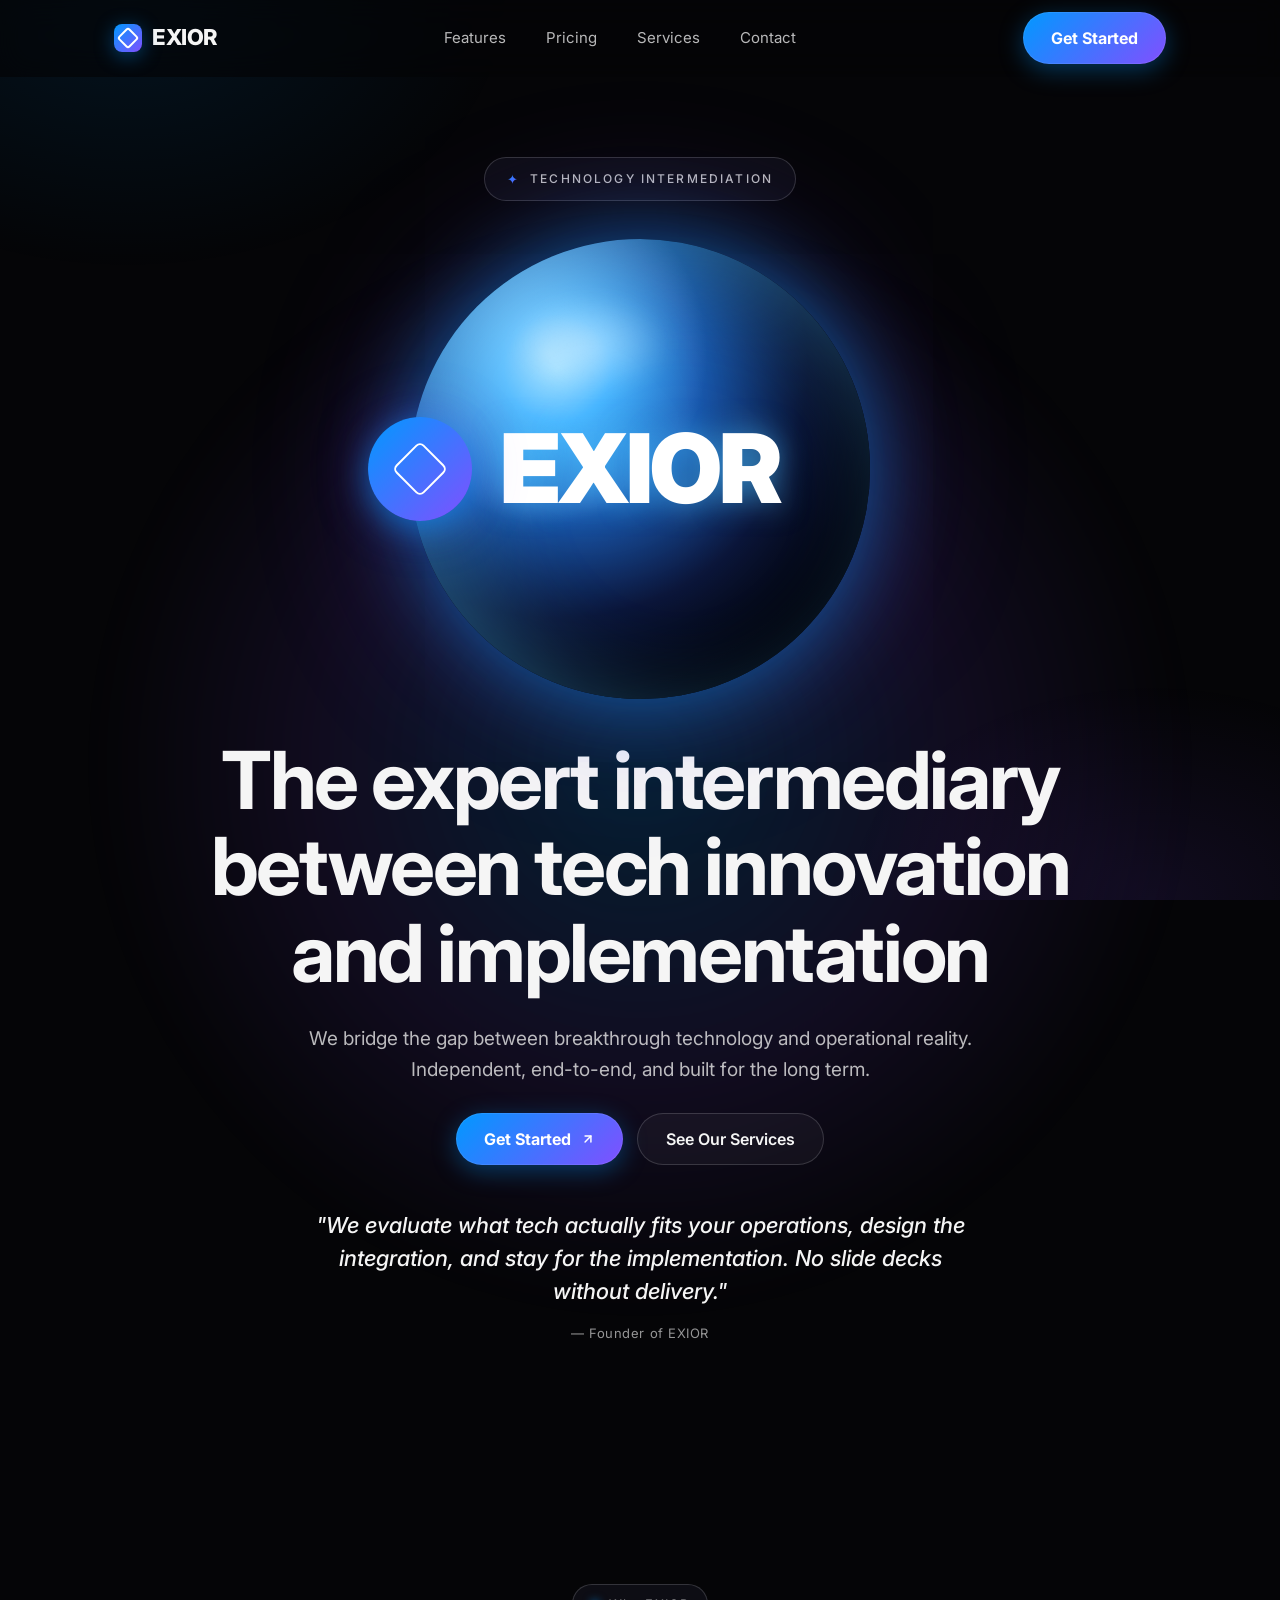
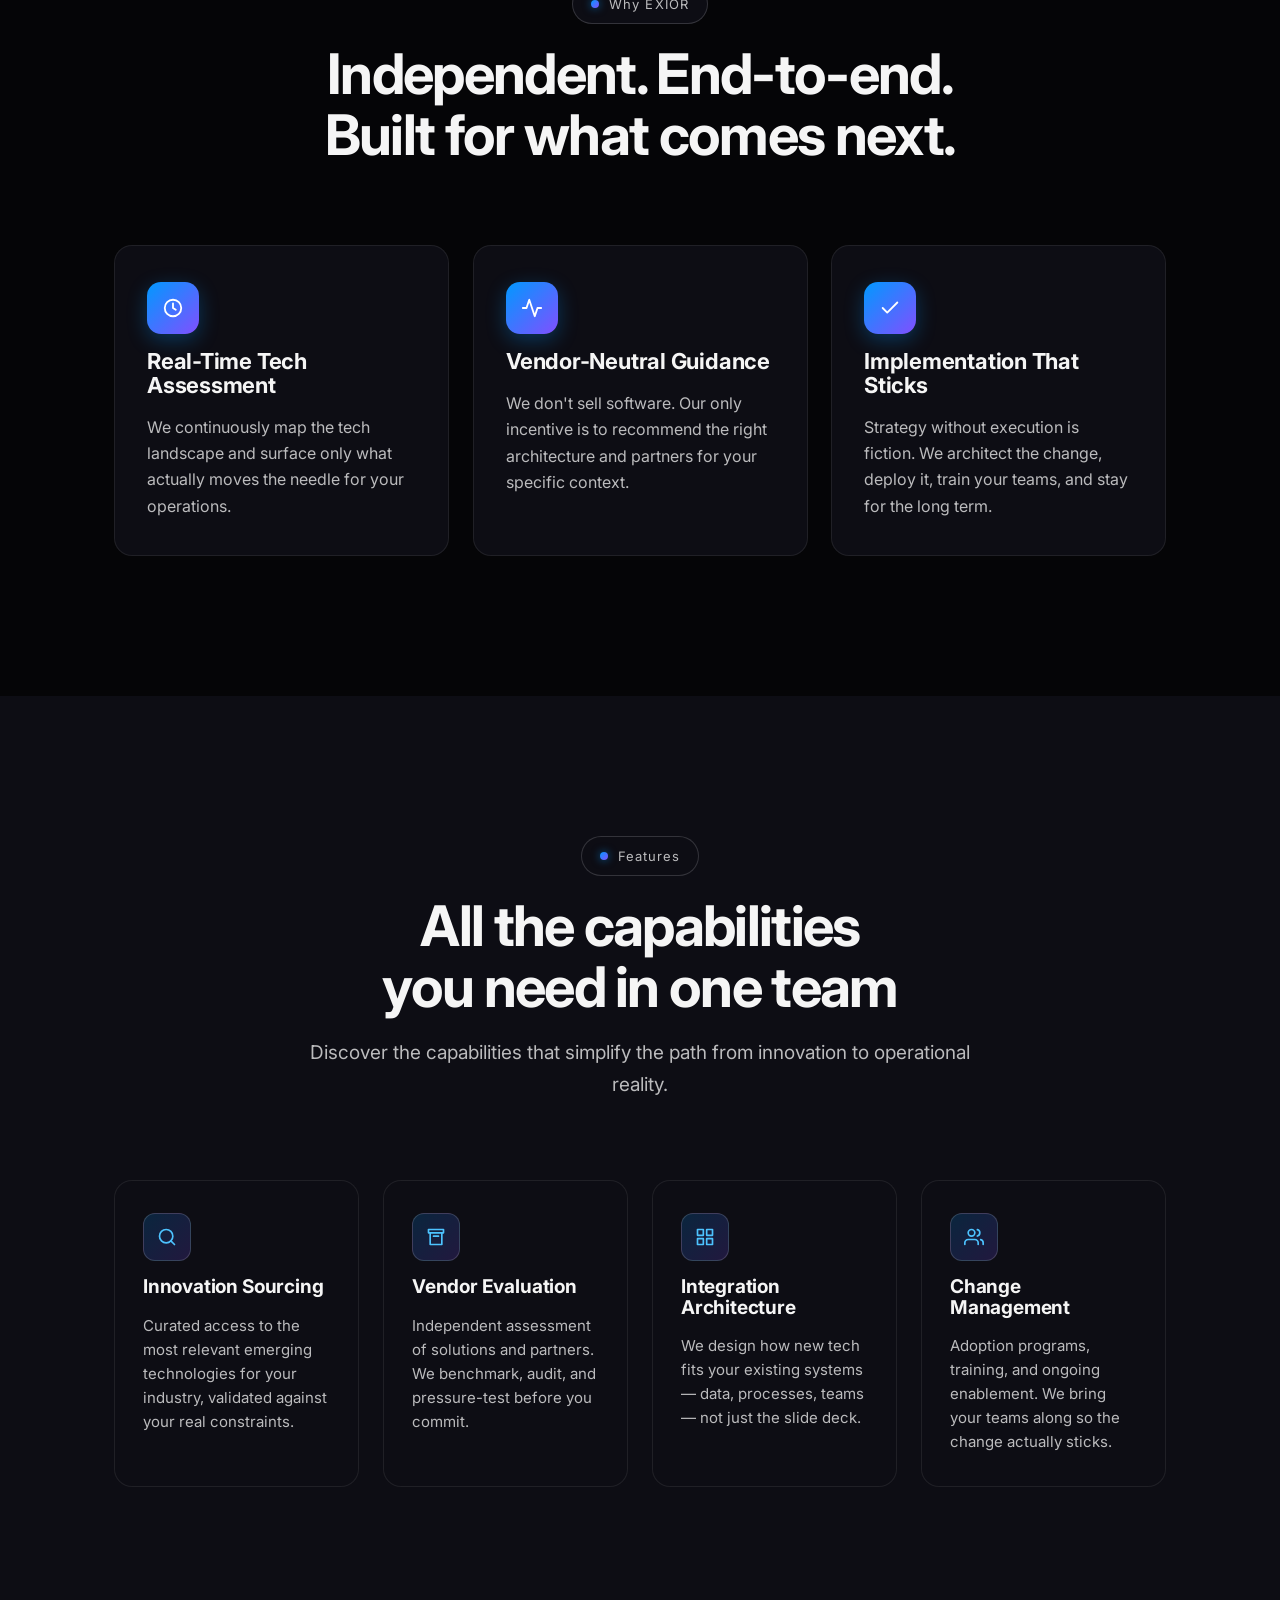
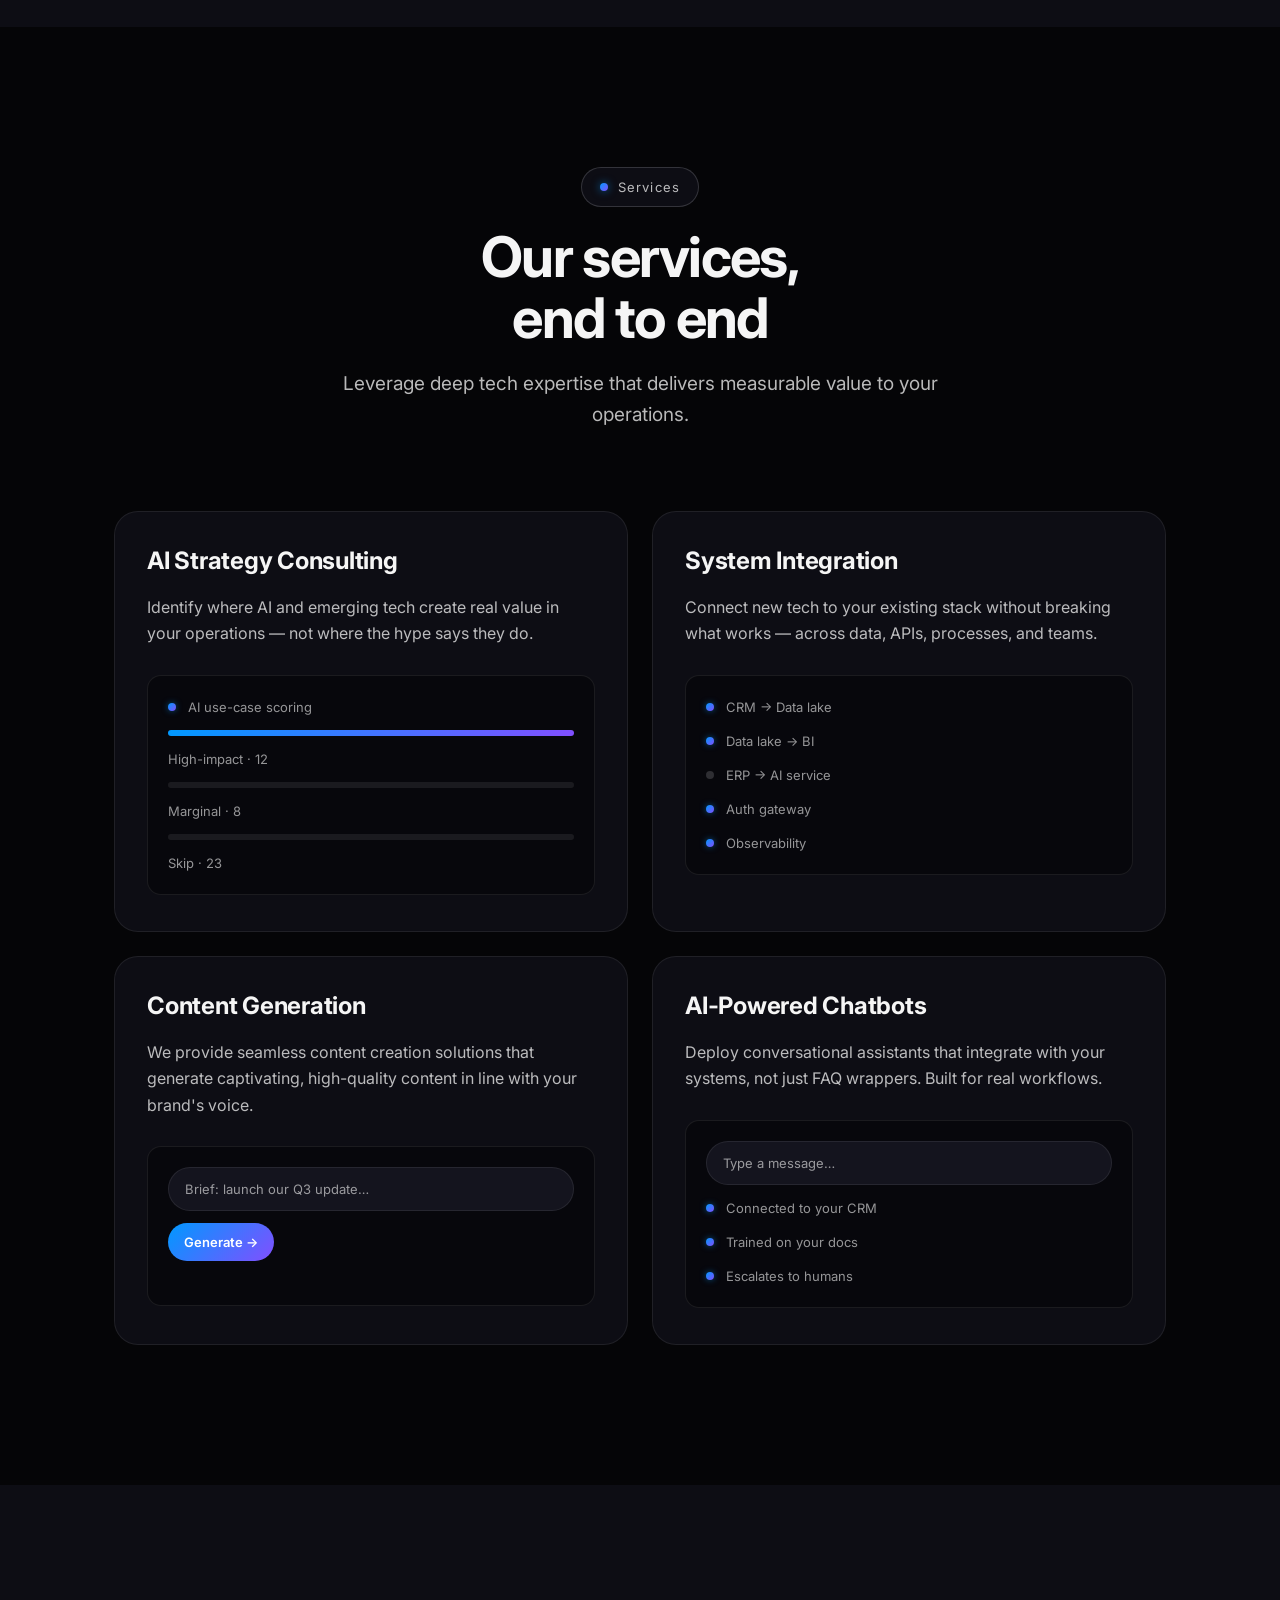
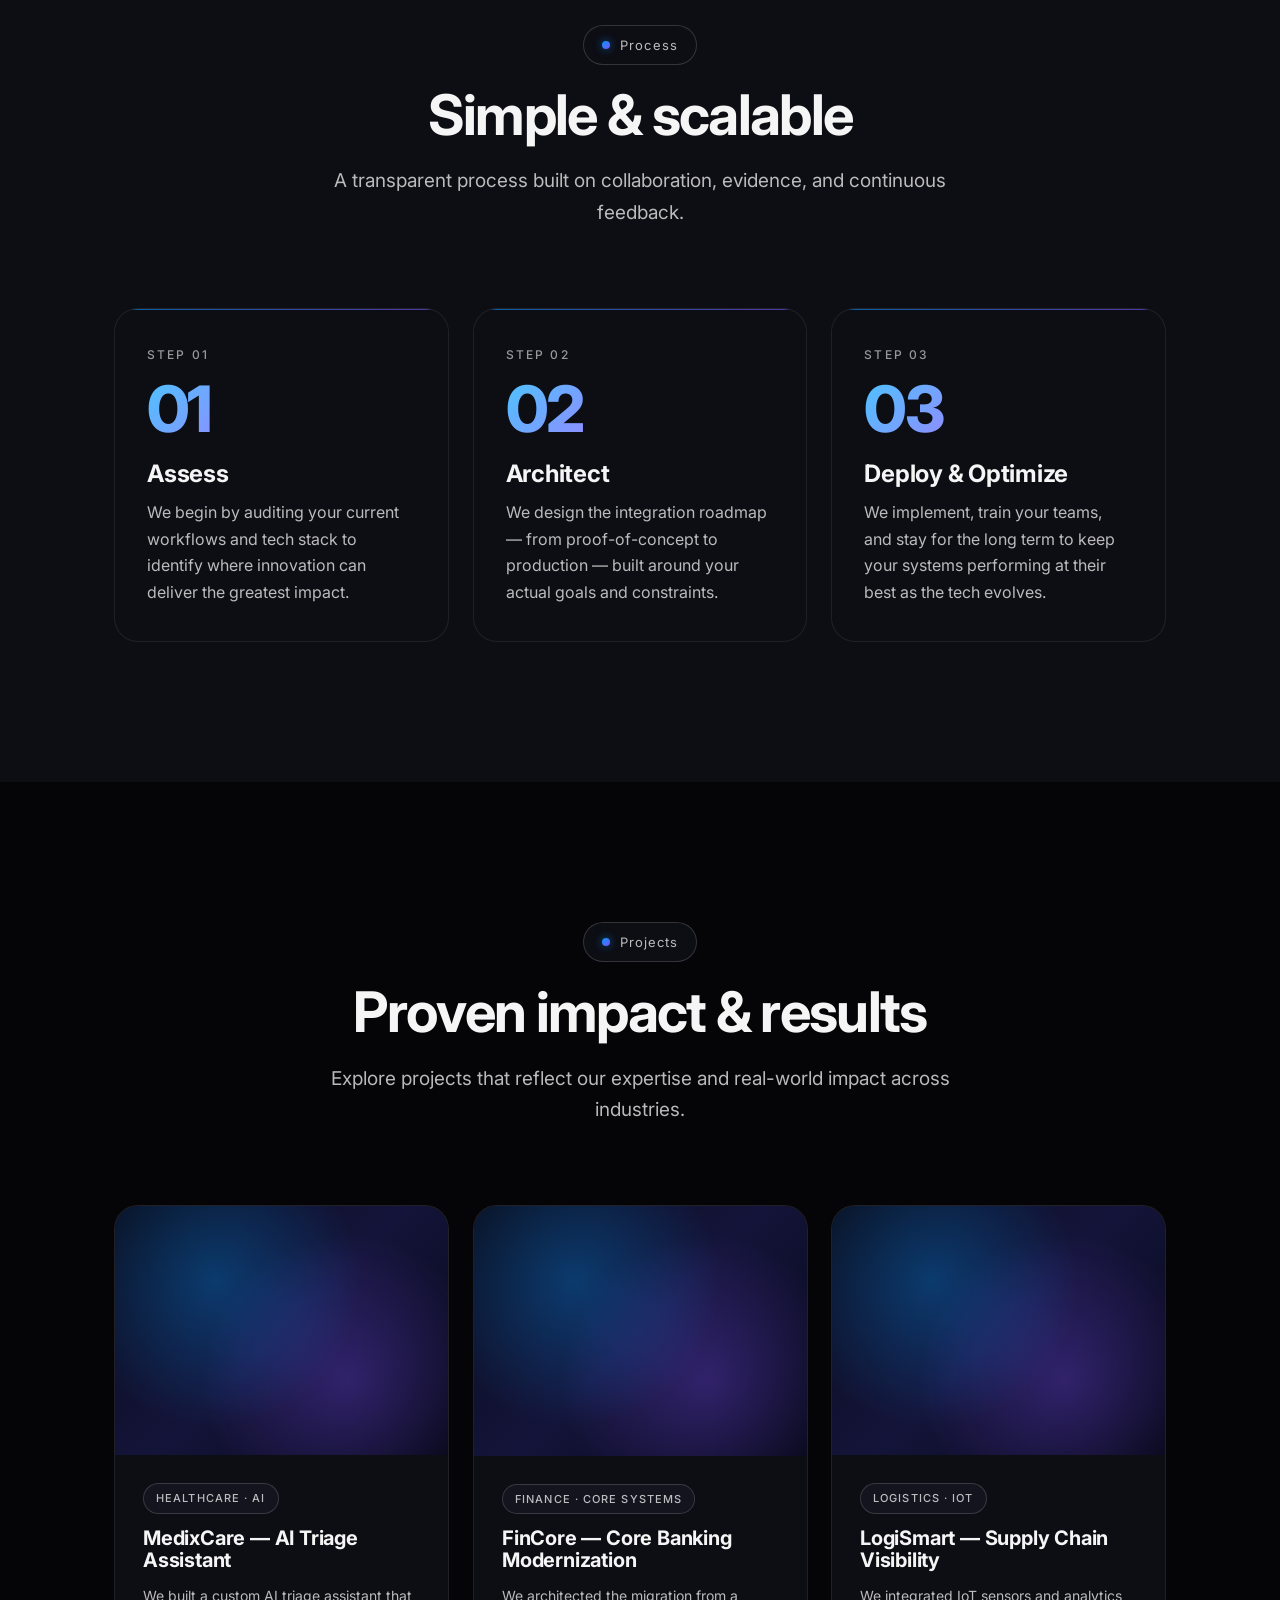
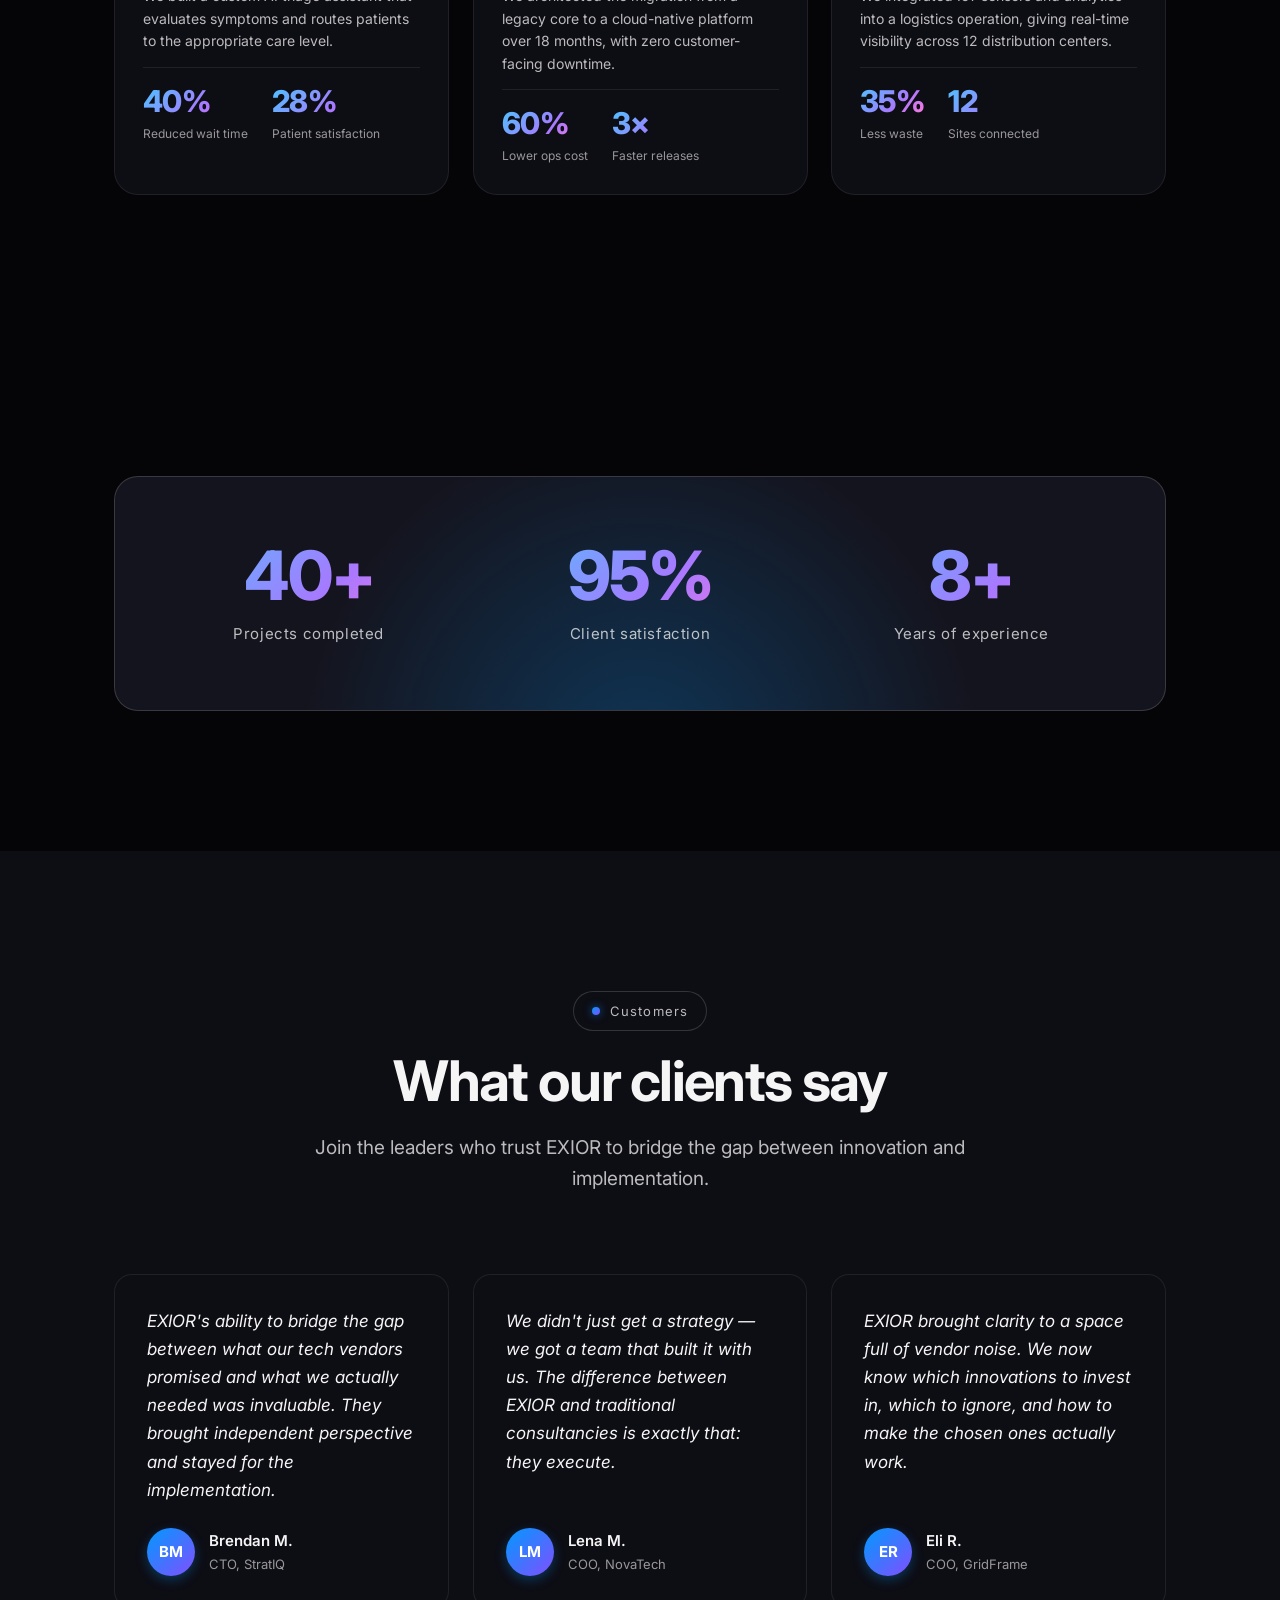
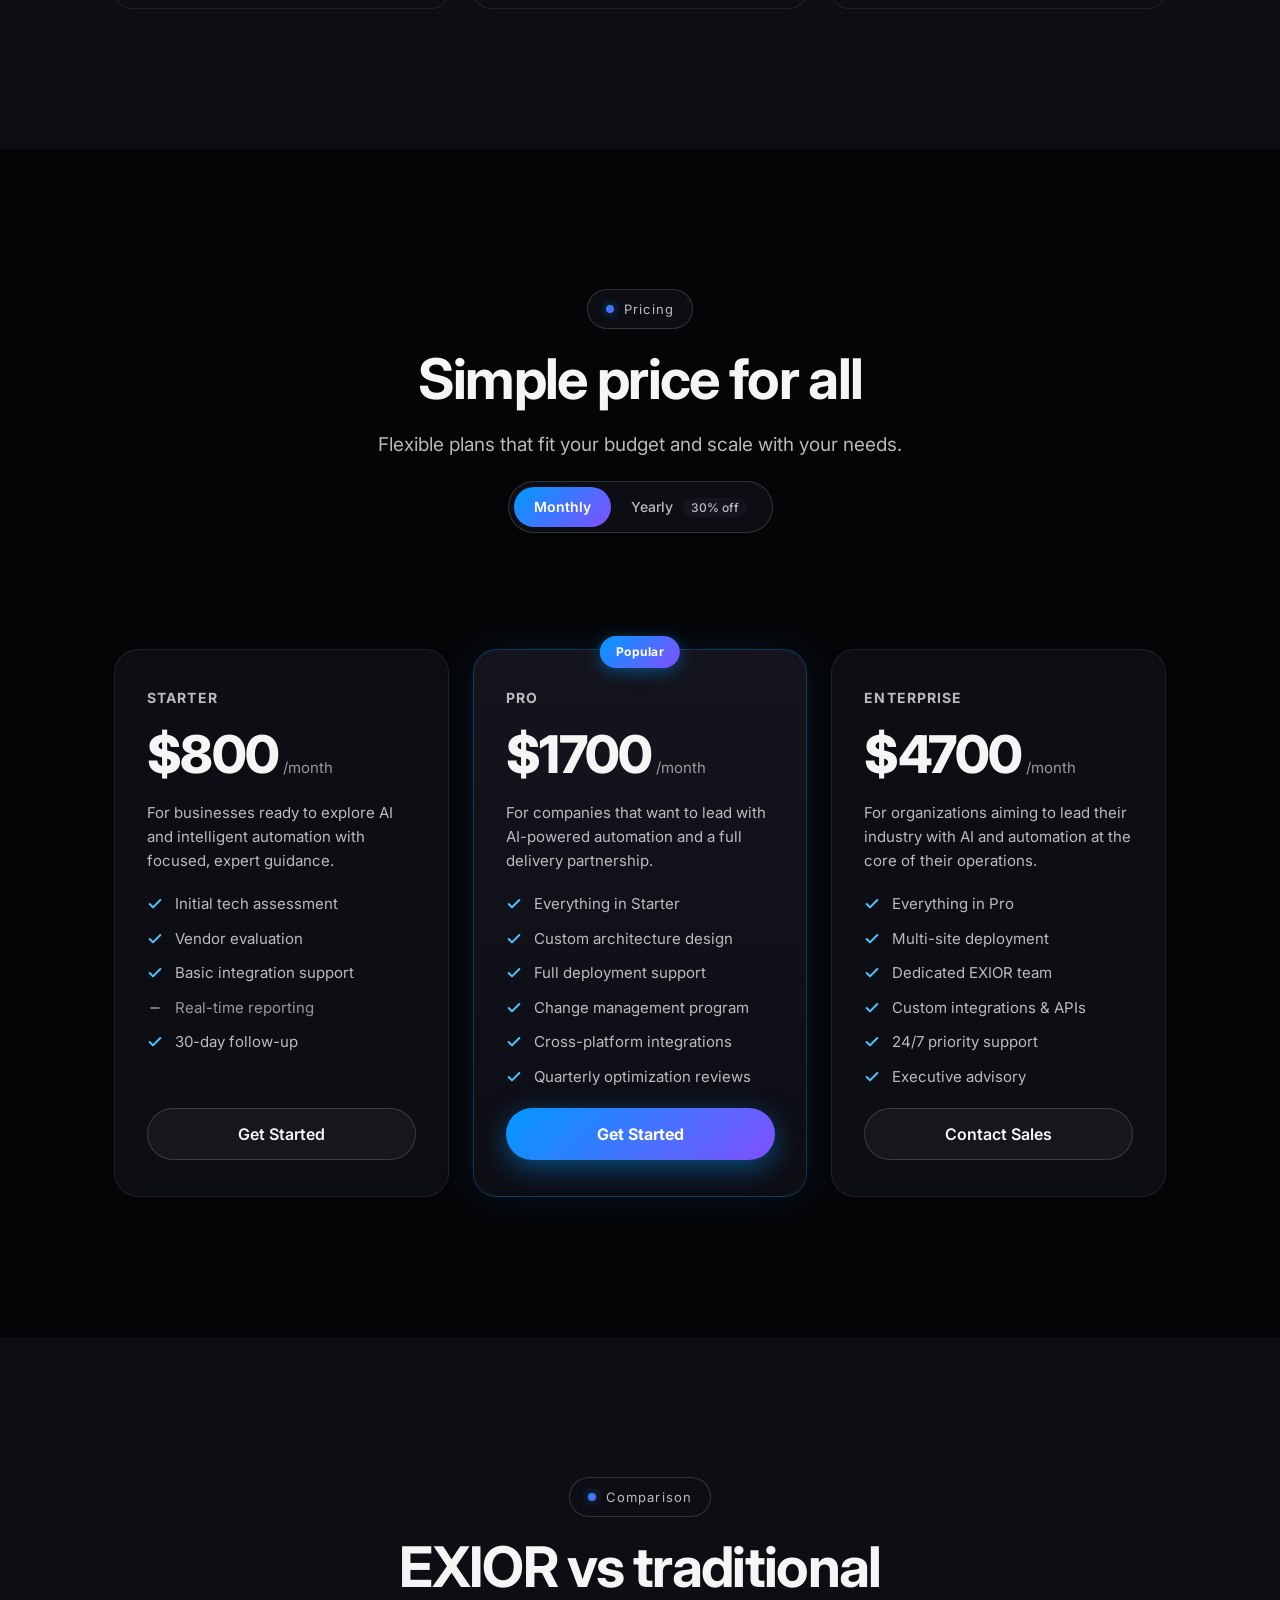
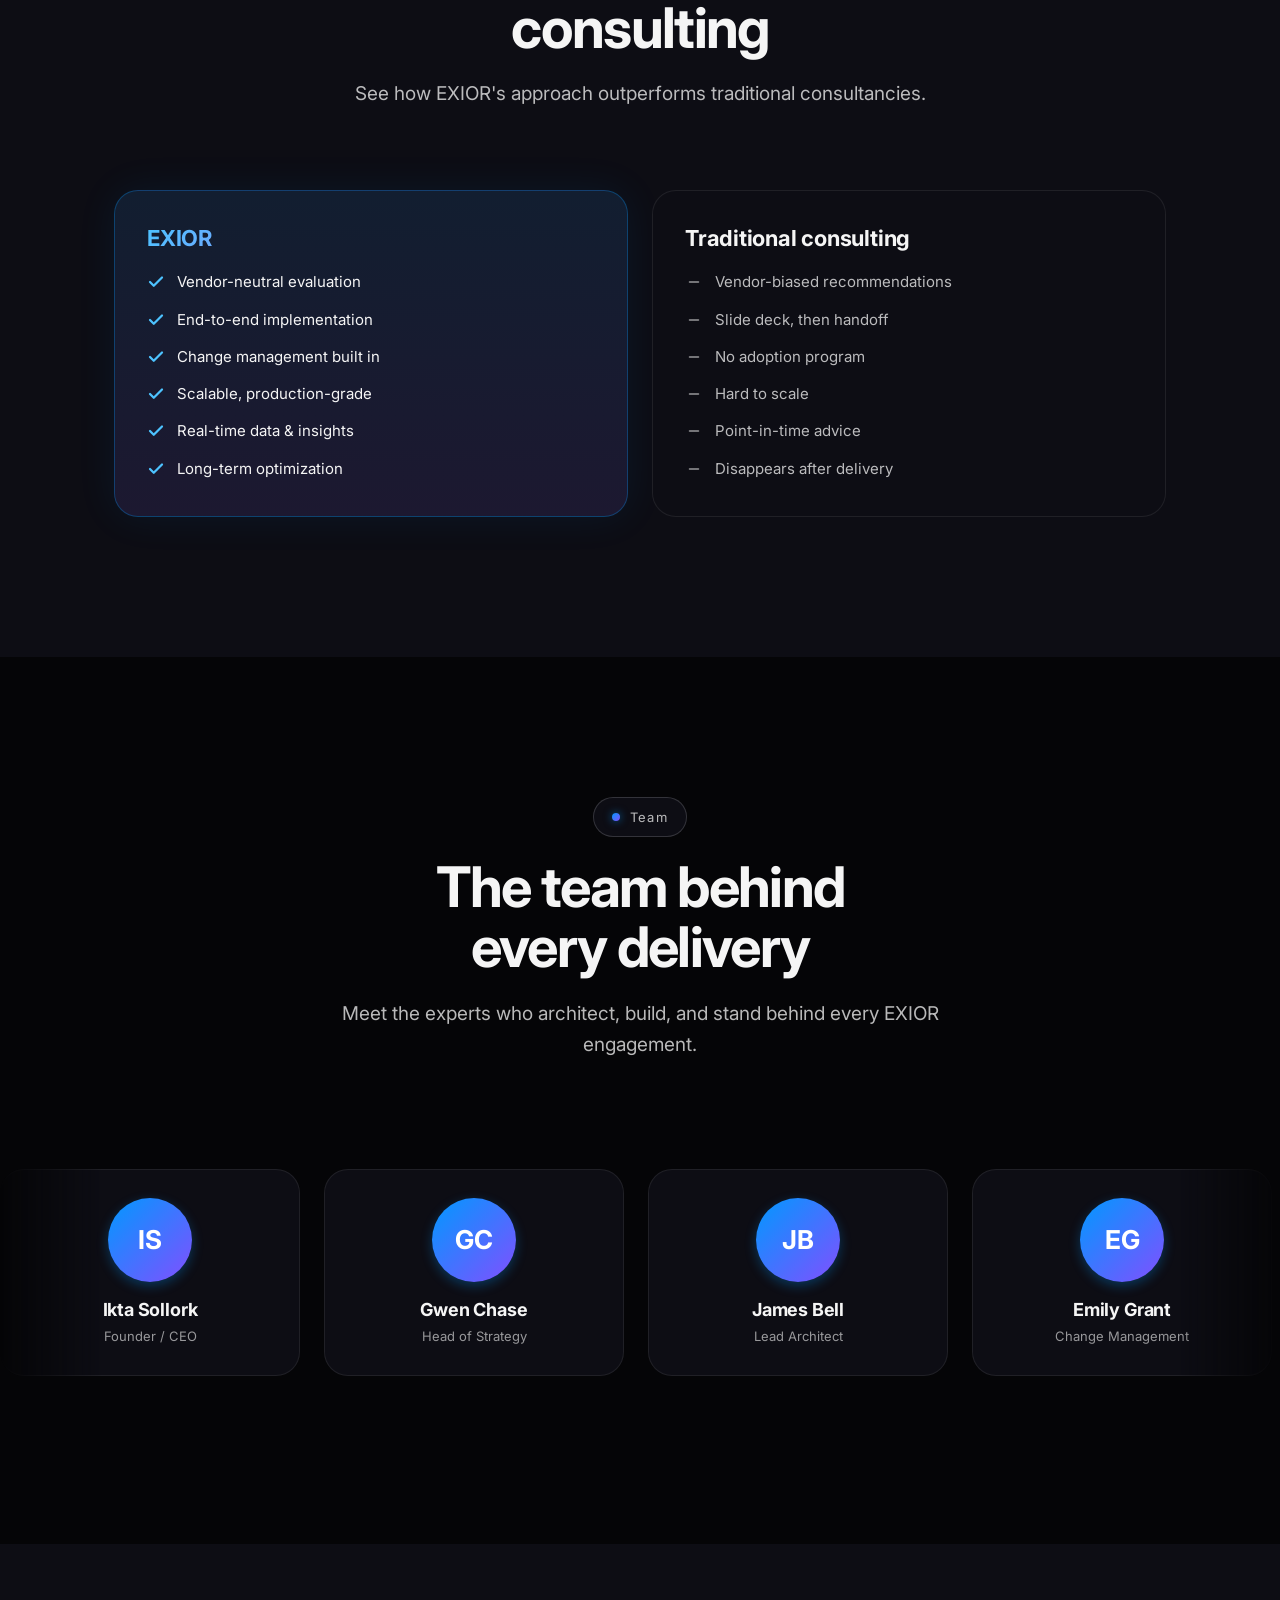
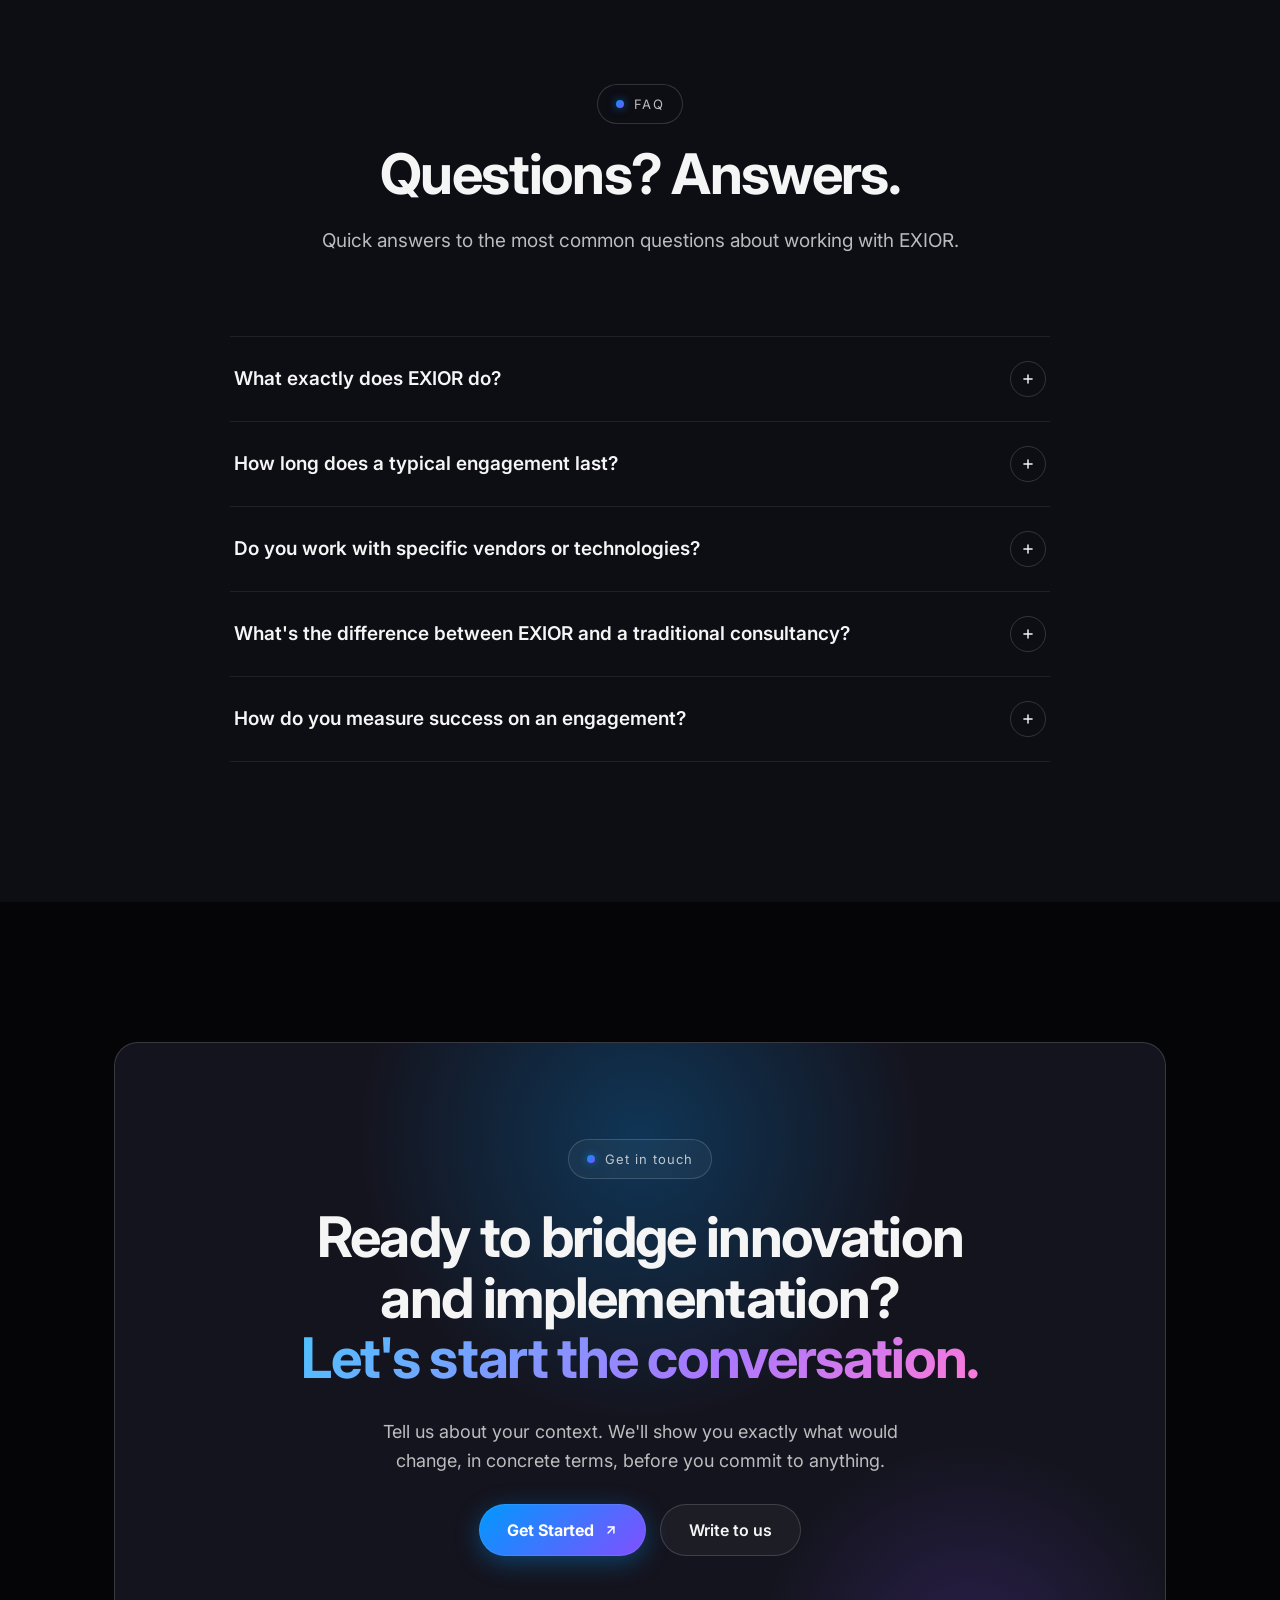
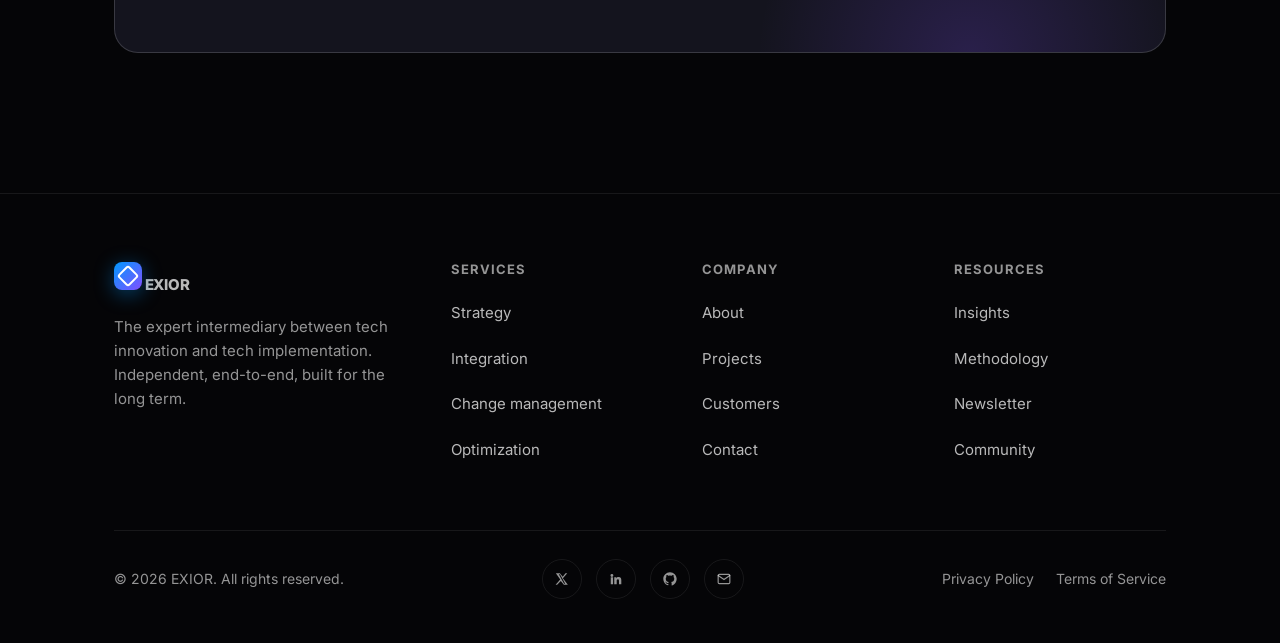
==== commit 36fabdd0: "EXIOR v3: dark + gradient + ultra-ergonomic - dark theme #050507 bg, surface #0d0d14, fg #f5f5f5 (AA" ====
--- a/exior-landing/index.html
+++ b/exior-landing/index.html
@@ -12,40 +12,45 @@
 
 <style>
   /* ============================================================
-     THEME — extracted from Orbai source (#f5f5f5 body, #09f blue,
-     #814fff purple, black CTAs, Inter + Satoshi)
+     THEME — dark, gradient, ultra-ergonomic
+     WCAG AAA contrast on body, ≥48px touch targets, line-height 1.7
      ============================================================ */
   :root {
-    --bg: #f5f5f5;
-    --surface: #ffffff;
-    --fg: #0a0a0a;
-    --muted: rgba(10, 10, 10, 0.55);
-    --muted-2: rgba(10, 10, 10, 0.7);
-    --line: rgba(10, 10, 10, 0.1);
-    --line-2: rgba(10, 10, 10, 0.18);
-    --card: #ffffff;
-    --card-2: #fafafa;
-
-    --dark: #0e1229;        /* Orbai token: deep navy */
-    --darker: #04070d;
-    --accent-blue: #0099ff; /* #09f shorthand */
-    --accent-purple: #814fff;
-    --accent-yellow: #ffeeaa;
-
-    --r-sm: 10px;
-    --r-md: 16px;
-    --r-lg: 22px;
+    --bg: #050507;
+    --surface: #0d0d14;
+    --surface-2: #14141e;
+    --surface-3: #1c1c28;
+    --fg: #f5f5f5;            /* AAA on bg (16.4:1) */
+    --muted: rgba(245, 245, 245, 0.6);
+    --muted-2: rgba(245, 245, 245, 0.75);
+    --line: rgba(245, 245, 255, 0.08);
+    --line-2: rgba(245, 245, 255, 0.16);
+
+    --accent-1: #4dc3ff;       /* lighter blue for AAA on dark */
+    --accent-2: #a878ff;       /* lighter purple for AAA on dark */
+    --accent-1-solid: #0099ff;
+    --accent-2-solid: #814fff;
+
+    --grad: linear-gradient(135deg, #0099ff 0%, #814fff 100%);
+    --grad-soft: linear-gradient(135deg, rgba(0,153,255,0.18) 0%, rgba(129,79,255,0.18) 100%);
+    --grad-glow: radial-gradient(circle, rgba(0,153,255,0.25) 0%, transparent 60%);
+    --grad-text: linear-gradient(135deg, #4dc3ff 0%, #a878ff 60%, #ff7ad9 100%);
+
+    --r-sm: 12px;
+    --r-md: 18px;
+    --r-lg: 24px;
     --r-pill: 999px;
 
-    --maxw: 1200px;
+    --maxw: 1100px;            /* tighter for readability */
 
     --font-body: "Inter", "Inter Placeholder", sans-serif;
     --font-display: "Satoshi", "Satoshi Placeholder", "Inter", sans-serif;
 
-    /* Framer's signature easings (from source) */
     --ease-out: cubic-bezier(0.72, 0.21, 0.36, 1.01);
     --ease-inout: cubic-bezier(0.53, 0.27, 0.4, 1);
     --ease-soft: cubic-bezier(0.67, 0.33, 0.23, 1.02);
+
+    --focus-ring: 0 0 0 3px rgba(77, 195, 255, 0.55);
   }
 
   *, *::before, *::after { box-sizing: border-box; }
@@ -55,8 +60,8 @@
     background: var(--bg);
     color: var(--fg);
     font-family: var(--font-body);
-    font-size: 17px;
-    line-height: 1.55;
+    font-size: 18px;             /* up from 17 for readability */
+    line-height: 1.7;            /* up from 1.55 for breathing */
     -webkit-font-smoothing: antialiased;
     text-rendering: optimizeLegibility;
     overflow-x: hidden;
@@ -64,6 +69,41 @@
   img, svg, video { max-width: 100%; display: block; }
   a { color: inherit; text-decoration: none; }
   button { font: inherit; cursor: pointer; border: 0; background: none; color: inherit; }
+
+  /* Skip link — accessibility */
+  .skip {
+    position: absolute;
+    top: -100px;
+    left: 16px;
+    z-index: 1000;
+    padding: 12px 20px;
+    background: var(--surface-2);
+    border: 1px solid var(--line-2);
+    border-radius: var(--r-pill);
+    color: var(--fg);
+    font-weight: 600;
+    transition: top 0.3s var(--ease-soft);
+  }
+  .skip:focus { top: 16px; }
+
+  /* Focus visible — keyboard users */
+  :focus-visible {
+    outline: 0;
+    box-shadow: var(--focus-ring);
+    border-radius: var(--r-sm);
+  }
+
+  /* Subtle ambient gradient on body — fixed, doesn't scroll */
+  body::before {
+    content: "";
+    position: fixed;
+    inset: 0;
+    background:
+      radial-gradient(50% 50% at 10% 0%, rgba(0,153,255,0.10) 0%, transparent 60%),
+      radial-gradient(40% 40% at 90% 100%, rgba(129,79,255,0.10) 0%, transparent 60%);
+    pointer-events: none;
+    z-index: -1;
+  }
 
   .container {
     width: 100%;
@@ -73,15 +113,15 @@
   }
 
   /* ============================================================
-     NAV — sticky, blurred, matches Orbai token
+     NAV
      ============================================================ */
   .nav {
     position: sticky;
     top: 0;
     z-index: 50;
-    backdrop-filter: blur(14px);
-    -webkit-backdrop-filter: blur(14px);
-    background: rgba(245, 245, 245, 0.7);
+    backdrop-filter: blur(16px) saturate(140%);
+    -webkit-backdrop-filter: blur(16px) saturate(140%);
+    background: rgba(5, 5, 7, 0.7);
     border-bottom: 1px solid transparent;
     transition: border-color 0.4s var(--ease-soft), background 0.4s var(--ease-soft);
   }
@@ -90,30 +130,31 @@
     display: flex;
     align-items: center;
     justify-content: space-between;
-    height: 72px;
+    min-height: 76px;            /* taller for thumb reach */
   }
   .logo {
     display: inline-flex;
     align-items: center;
-    gap: 8px;
+    gap: 10px;
     font-family: var(--font-display);
     font-weight: 800;
     font-size: 22px;
     letter-spacing: -0.02em;
   }
   .logo .mark {
-    width: 24px; height: 24px;
-    border-radius: 7px;
-    background: var(--fg);
+    width: 28px; height: 28px;
+    border-radius: 8px;
+    background: var(--grad);
     position: relative;
     display: inline-block;
+    box-shadow: 0 4px 20px rgba(0,153,255,0.4);
   }
   .logo .mark::before {
     content: "";
     position: absolute;
-    inset: 4px;
-    border: 2px solid #f5f5f5;
-    border-radius: 2px;
+    inset: 6px;
+    border: 2px solid #fff;
+    border-radius: 3px;
     transform: rotate(45deg);
   }
   .nav-links {
@@ -122,117 +163,128 @@
     font-size: 15px;
     color: var(--muted-2);
   }
-  .nav-links a { transition: color 0.3s var(--ease-soft); }
+  .nav-links a { transition: color 0.3s var(--ease-soft); padding: 12px 4px; }
   .nav-links a:hover { color: var(--fg); }
-  .nav-cta { display: flex; align-items: center; gap: 16px; }
+  .nav-cta { display: flex; align-items: center; gap: 12px; }
   @media (max-width: 760px) { .nav-links { display: none; } }
 
   /* ============================================================
-     BUTTONS — Framer-style: black primary, animated
+     BUTTONS — gradient, 48px+ touch targets
      ============================================================ */
   .btn {
     display: inline-flex;
     align-items: center;
     justify-content: center;
-    gap: 8px;
-    padding: 14px 22px;
+    gap: 10px;
+    min-height: 52px;
+    padding: 16px 28px;
     border-radius: var(--r-pill);
-    font-weight: 500;
-    font-size: 15px;
+    font-weight: 600;
+    font-size: 16px;
     line-height: 1;
-    transition: transform 0.4s var(--ease-soft), background 0.3s var(--ease-soft), color 0.3s var(--ease-soft), border-color 0.3s var(--ease-soft);
+    transition: transform 0.4s var(--ease-soft), background 0.3s var(--ease-soft), box-shadow 0.3s var(--ease-soft), border-color 0.3s var(--ease-soft);
     white-space: nowrap;
     will-change: transform;
   }
   .btn:active { transform: translateY(1px) scale(0.98); }
   .btn-primary {
-    background: var(--fg);
-    color: #f5f5f5;
-    font-weight: 600;
-  }
-  .btn-primary:hover { background: #1a1a1a; transform: translateY(-1px); }
+    background: var(--grad);
+    color: #fff;
+    font-weight: 700;
+    box-shadow: 0 6px 24px rgba(0,153,255,0.35), 0 0 0 1px rgba(255,255,255,0.08) inset;
+  }
+  .btn-primary:hover {
+    transform: translateY(-2px);
+    box-shadow: 0 12px 36px rgba(0,153,255,0.5), 0 0 0 1px rgba(255,255,255,0.12) inset;
+  }
   .btn-ghost {
-    background: transparent;
+    background: rgba(255,255,255,0.04);
     color: var(--fg);
     border: 1px solid var(--line-2);
   }
-  .btn-ghost:hover { background: rgba(10,10,10,0.04); border-color: rgba(10,10,10,0.3); transform: translateY(-1px); }
-  .btn-accent {
-    background: var(--accent-blue);
-    color: #fff;
-    font-weight: 600;
-  }
-  .btn-accent:hover { background: #0088ee; transform: translateY(-1px); }
-
-  /* ============================================================
-     SECTIONS
+  .btn-ghost:hover {
+    background: rgba(255,255,255,0.08);
+    border-color: rgba(255,255,255,0.3);
+    transform: translateY(-2px);
+  }
+
+  /* ============================================================
+     SECTIONS — generous padding
      ============================================================ */
   section {
-    padding: 120px 0;
+    padding: 140px 0;            /* up from 120 for breathing */
     position: relative;
   }
-  @media (max-width: 760px) { section { padding: 80px 0; } }
+  @media (max-width: 760px) { section { padding: 88px 0; } }
 
   .eyebrow {
     display: inline-flex;
     align-items: center;
-    gap: 8px;
-    padding: 8px 16px;
+    gap: 10px;
+    min-height: 36px;
+    padding: 8px 18px;
     border: 1px solid var(--line-2);
     border-radius: var(--r-pill);
-    font-size: 12px;
+    font-size: 13px;
     letter-spacing: 0.08em;
     color: var(--muted-2);
     background: var(--surface);
   }
   .eyebrow .pulse {
-    width: 6px; height: 6px;
+    width: 8px; height: 8px;
     border-radius: 50%;
-    background: var(--fg);
+    background: var(--grad);
+    box-shadow: 0 0 8px rgba(0,153,255,0.6);
   }
   h1, h2, h3 {
     font-family: var(--font-display);
     font-weight: 700;
     letter-spacing: -0.03em;
-    line-height: 1.05;
+    line-height: 1.08;
     margin: 0;
   }
-  h1 { font-size: clamp(40px, 6.4vw, 76px); }
-  h2 { font-size: clamp(30px, 4.2vw, 52px); }
-  h3 { font-size: 20px; letter-spacing: -0.01em; }
+  h1 { font-size: clamp(44px, 6.8vw, 80px); }
+  h2 { font-size: clamp(32px, 4.4vw, 56px); }
+  h3 { font-size: 22px; letter-spacing: -0.01em; }
   p { margin: 0; }
-  .lede { color: var(--muted-2); font-size: 18px; max-width: 56ch; }
+  .lede { color: var(--muted-2); font-size: 19px; max-width: 58ch; line-height: 1.65; }
 
   .section-head {
     text-align: center;
     max-width: 760px;
-    margin: 0 auto 64px;
+    margin: 0 auto 80px;
     display: flex;
     flex-direction: column;
     align-items: center;
-    gap: 18px;
-  }
-
-  /* ============================================================
-     HERO + 3D ORB (CSS sphere approx, source uses video)
+    gap: 20px;
+  }
+
+  .grad-text {
+    background: var(--grad-text);
+    -webkit-background-clip: text; background-clip: text; -webkit-text-fill-color: transparent;
+  }
+
+  /* ============================================================
+     HERO + 3D ORB (dark, glowing, neon)
      ============================================================ */
   .hero {
-    padding: 60px 0 80px;
+    padding: 80px 0 100px;
     overflow: hidden;
     position: relative;
   }
   .hero::before {
     content: "";
     position: absolute;
-    top: -20%;
+    top: 10%;
     left: 50%;
     transform: translateX(-50%);
-    width: 1200px;
-    height: 1200px;
+    width: 1100px;
+    height: 1100px;
     background:
-      radial-gradient(circle at center, rgba(255,255,255,0.6) 0%, transparent 50%);
+      radial-gradient(circle, rgba(0,153,255,0.18) 0%, rgba(129,79,255,0.10) 40%, transparent 70%);
     pointer-events: none;
     z-index: 0;
+    filter: blur(20px);
   }
   .hero-inner {
     position: relative;
@@ -241,10 +293,10 @@
     display: flex;
     flex-direction: column;
     align-items: center;
-    gap: 24px;
-  }
-
-  /* 3D metallic orb — CSS approximation of Orbai's video orb */
+    gap: 28px;
+  }
+
+  /* 3D neon orb — dark version, glowing */
   .orb-wrap {
     position: relative;
     width: 100%;
@@ -257,30 +309,27 @@
   }
   .orb {
     position: relative;
-    width: 480px;
-    height: 480px;
+    width: 460px;
+    height: 460px;
     border-radius: 50%;
     background:
       radial-gradient(circle at 32% 28%,
-        #ffffff 0%,
-        #f0ece2 8%,
-        #d8d2c4 22%,
-        #a89e8a 42%,
-        #5a5448 65%,
-        #2a2620 88%,
-        #0a0805 100%);
+        #4dc3ff 0%,
+        #0099ff 12%,
+        #1a5fb8 30%,
+        #0e1c4a 55%,
+        #050715 85%);
     box-shadow:
-      inset 40px 30px 100px rgba(255,255,255,0.55),
-      inset -50px -50px 120px rgba(0,0,0,0.6),
-      0 60px 120px rgba(60,50,40,0.18),
-      0 20px 40px rgba(60,50,40,0.1);
-    filter: contrast(1.05) saturate(0.92);
-    animation: orb-shimmer 8s ease-in-out infinite;
+      inset 40px 30px 100px rgba(77, 195, 255, 0.4),
+      inset -50px -50px 120px rgba(0, 0, 0, 0.7),
+      0 0 80px rgba(0, 153, 255, 0.5),
+      0 0 160px rgba(129, 79, 255, 0.3);
+    animation: orb-pulse 6s ease-in-out infinite;
     will-change: transform;
   }
-  @keyframes orb-shimmer {
-    0%, 100% { transform: scale(1) rotate(0deg); }
-    50% { transform: scale(1.02) rotate(2deg); }
+  @keyframes orb-pulse {
+    0%, 100% { transform: scale(1) rotate(0deg); box-shadow: inset 40px 30px 100px rgba(77, 195, 255, 0.4), inset -50px -50px 120px rgba(0, 0, 0, 0.7), 0 0 80px rgba(0, 153, 255, 0.5), 0 0 160px rgba(129, 79, 255, 0.3); }
+    50% { transform: scale(1.03) rotate(3deg); box-shadow: inset 40px 30px 100px rgba(77, 195, 255, 0.5), inset -50px -50px 120px rgba(0, 0, 0, 0.7), 0 0 100px rgba(0, 153, 255, 0.7), 0 0 200px rgba(129, 79, 255, 0.4); }
   }
   .orb::before {
     content: "";
@@ -288,7 +337,7 @@
     inset: 0;
     border-radius: 50%;
     background:
-      radial-gradient(ellipse at 30% 25%, rgba(255,255,255,0.7) 0%, transparent 35%);
+      radial-gradient(ellipse at 30% 25%, rgba(255,255,255,0.5) 0%, transparent 35%);
     pointer-events: none;
   }
   .orb::after {
@@ -299,8 +348,8 @@
     width: 35%;
     height: 22%;
     border-radius: 50%;
-    background: radial-gradient(ellipse, rgba(255,255,255,0.5) 0%, transparent 70%);
-    filter: blur(8px);
+    background: radial-gradient(ellipse, rgba(255,255,255,0.4) 0%, transparent 70%);
+    filter: blur(10px);
     pointer-events: none;
   }
   .orb-title {
@@ -313,9 +362,10 @@
     font-weight: 900;
     font-size: clamp(48px, 8vw, 96px);
     letter-spacing: -0.03em;
-    color: var(--fg);
     text-align: center;
     pointer-events: none;
+    color: #fff;
+    text-shadow: 0 0 30px rgba(77, 195, 255, 0.6);
   }
   .orb-emblem {
     position: absolute;
@@ -323,51 +373,52 @@
     left: 50%;
     transform: translate(calc(-50% - 220px), -50%);
     z-index: 3;
-    width: 96px;
-    height: 96px;
+    width: 104px;
+    height: 104px;
     border-radius: 50%;
-    background: var(--fg);
+    background: var(--grad);
     display: grid;
     place-items: center;
-    box-shadow: 0 12px 40px rgba(0,0,0,0.25);
+    box-shadow: 0 8px 30px rgba(0, 153, 255, 0.5), 0 0 60px rgba(129, 79, 255, 0.3);
     animation: emblem-float 6s ease-in-out infinite;
   }
   @keyframes emblem-float {
     0%, 100% { transform: translate(calc(-50% - 220px), -50%) translateY(0); }
-    50% { transform: translate(calc(-50% - 220px), -50%) translateY(-8px); }
+    50% { transform: translate(calc(-50% - 220px), -50%) translateY(-10px); }
   }
   .orb-emblem::before {
     content: "";
-    width: 36px;
-    height: 36px;
-    border: 2.5px solid #f5f5f5;
+    width: 40px;
+    height: 40px;
+    border: 2.5px solid #fff;
     border-radius: 6px;
     transform: rotate(45deg);
   }
   @media (max-width: 760px) {
     .orb-wrap { height: 320px; }
-    .orb { width: 320px; height: 320px; }
-    .orb-emblem { width: 70px; height: 70px; transform: translate(calc(-50% - 150px), -50%); }
-    .orb-emblem::before { width: 24px; height: 24px; }
+    .orb { width: 300px; height: 300px; }
+    .orb-emblem { width: 72px; height: 72px; transform: translate(calc(-50% - 140px), -50%); }
+    .orb-emblem::before { width: 26px; height: 26px; }
     @keyframes emblem-float {
-      0%, 100% { transform: translate(calc(-50% - 150px), -50%) translateY(0); }
-      50% { transform: translate(calc(-50% - 150px), -50%) translateY(-6px); }
+      0%, 100% { transform: translate(calc(-50% - 140px), -50%) translateY(0); }
+      50% { transform: translate(calc(-50% - 140px), -50%) translateY(-6px); }
     }
   }
 
-  .hero h1 { font-size: clamp(36px, 5vw, 56px); font-weight: 700; }
-  .hero-cta { display: flex; gap: 12px; flex-wrap: wrap; justify-content: center; }
+  .hero-cta { display: flex; gap: 14px; flex-wrap: wrap; justify-content: center; }
   .hero-tag {
-    max-width: 56ch;
+    max-width: 58ch;
     color: var(--muted-2);
-    font-size: 18px;
+    font-size: 19px;
+    line-height: 1.6;
     margin: 0 auto;
   }
   .hero-eyebrow {
     display: inline-flex;
     align-items: center;
-    gap: 8px;
-    padding: 10px 20px;
+    gap: 10px;
+    min-height: 40px;
+    padding: 10px 22px;
     border-radius: var(--r-pill);
     background: var(--surface);
     border: 1px solid var(--line-2);
@@ -379,12 +430,13 @@
   }
   .hero-eyebrow::before {
     content: "✦";
-    color: var(--accent-blue);
-    font-size: 12px;
+    background: var(--grad);
+    -webkit-background-clip: text; background-clip: text; -webkit-text-fill-color: transparent;
+    font-size: 13px;
   }
 
   .hero-quote {
-    margin-top: 12px;
+    margin-top: 16px;
     text-align: center;
     max-width: 60ch;
     margin-left: auto;
@@ -394,12 +446,12 @@
     font-family: var(--font-display);
     font-weight: 500;
     font-size: clamp(18px, 2vw, 22px);
-    line-height: 1.4;
+    line-height: 1.5;
     color: var(--fg);
     font-style: italic;
   }
   .hero-quote .who {
-    margin-top: 12px;
+    margin-top: 14px;
     color: var(--muted);
     font-size: 13px;
     font-style: normal;
@@ -407,48 +459,61 @@
   }
 
   /* ============================================================
-     BENEFITS — 3 cards
+     BENEFITS
      ============================================================ */
   .benefits-grid {
     display: grid;
     grid-template-columns: repeat(3, 1fr);
-    gap: 20px;
+    gap: 24px;
   }
   @media (max-width: 860px) { .benefits-grid { grid-template-columns: 1fr; } }
   .benefit {
     background: var(--surface);
     border: 1px solid var(--line);
     border-radius: var(--r-md);
-    padding: 32px;
+    padding: 36px 32px;
     display: flex;
     flex-direction: column;
-    gap: 14px;
-    transition: transform 0.5s var(--ease-out), box-shadow 0.5s var(--ease-out), border-color 0.3s var(--ease-soft);
+    gap: 16px;
+    transition: transform 0.5s var(--ease-out), border-color 0.3s var(--ease-soft), box-shadow 0.5s var(--ease-out);
+    position: relative;
+    overflow: hidden;
     will-change: transform;
+  }
+  .benefit::before {
+    content: "";
+    position: absolute;
+    top: 0; left: 0; right: 0;
+    height: 1px;
+    background: var(--grad);
+    opacity: 0;
+    transition: opacity 0.4s var(--ease-soft);
   }
   .benefit:hover {
     transform: translateY(-4px);
     border-color: var(--line-2);
-    box-shadow: 0 20px 40px rgba(60,50,40,0.1);
-  }
-  .benefit h3 { font-size: 20px; }
-  .benefit p { color: var(--muted-2); font-size: 15px; }
+    box-shadow: 0 20px 50px rgba(0,153,255,0.1);
+  }
+  .benefit:hover::before { opacity: 1; }
+  .benefit h3 { font-size: 22px; }
+  .benefit p { color: var(--muted-2); font-size: 16px; line-height: 1.65; }
   .benefit .icon {
-    width: 48px; height: 48px;
-    border-radius: 12px;
-    background: var(--fg);
-    color: #f5f5f5;
+    width: 52px; height: 52px;
+    border-radius: 14px;
+    background: var(--grad);
+    color: #fff;
     display: grid;
     place-items: center;
-  }
-
-  /* ============================================================
-     FEATURES — 4 cards
+    box-shadow: 0 6px 20px rgba(0,153,255,0.3);
+  }
+
+  /* ============================================================
+     FEATURES
      ============================================================ */
   .features-grid {
     display: grid;
     grid-template-columns: repeat(4, 1fr);
-    gap: 20px;
+    gap: 24px;
   }
   @media (max-width: 980px) { .features-grid { grid-template-columns: repeat(2, 1fr); } }
   @media (max-width: 540px) { .features-grid { grid-template-columns: 1fr; } }
@@ -456,31 +521,31 @@
     background: var(--surface);
     border: 1px solid var(--line);
     border-radius: var(--r-md);
-    padding: 28px;
+    padding: 32px 28px;
     display: flex;
     flex-direction: column;
-    gap: 14px;
-    transition: transform 0.5s var(--ease-out), box-shadow 0.5s var(--ease-out), border-color 0.3s var(--ease-soft);
+    gap: 16px;
+    transition: transform 0.5s var(--ease-out), border-color 0.3s var(--ease-soft), box-shadow 0.5s var(--ease-out);
     will-change: transform;
   }
   .feature:hover {
     transform: translateY(-4px);
     border-color: var(--line-2);
-    box-shadow: 0 20px 40px rgba(60,50,40,0.1);
+    box-shadow: 0 20px 50px rgba(0,153,255,0.1);
   }
   .feature .icon {
-    width: 44px; height: 44px;
-    border-radius: 10px;
-    background: var(--bg);
-    border: 1px solid var(--line);
+    width: 48px; height: 48px;
+    border-radius: 12px;
+    background: var(--grad-soft);
+    border: 1px solid var(--line-2);
     display: grid; place-items: center;
-    color: var(--fg);
-  }
-  .feature h3 { font-size: 18px; }
-  .feature p { color: var(--muted-2); font-size: 15px; }
-
-  /* ============================================================
-     SERVICES — 4 cards with mockups
+    color: var(--accent-1);
+  }
+  .feature h3 { font-size: 19px; }
+  .feature p { color: var(--muted-2); font-size: 15px; line-height: 1.6; }
+
+  /* ============================================================
+     SERVICES
      ============================================================ */
   .services-grid {
     display: grid;
@@ -492,11 +557,11 @@
     background: var(--surface);
     border: 1px solid var(--line);
     border-radius: var(--r-lg);
-    padding: 32px;
+    padding: 36px 32px;
     display: flex;
     flex-direction: column;
-    gap: 18px;
-    transition: transform 0.5s var(--ease-out), box-shadow 0.5s var(--ease-out), border-color 0.3s var(--ease-soft);
+    gap: 20px;
+    transition: transform 0.5s var(--ease-out), border-color 0.3s var(--ease-soft), box-shadow 0.5s var(--ease-out);
     position: relative;
     overflow: hidden;
     will-change: transform;
@@ -504,46 +569,47 @@
   .service:hover {
     transform: translateY(-4px);
     border-color: var(--line-2);
-    box-shadow: 0 24px 48px rgba(60,50,40,0.12);
-  }
-  .service h3 { font-size: 22px; }
-  .service p { color: var(--muted-2); font-size: 15px; }
+    box-shadow: 0 24px 60px rgba(0,153,255,0.12);
+  }
+  .service h3 { font-size: 24px; }
+  .service p { color: var(--muted-2); font-size: 16px; line-height: 1.65; }
   .service .mockup {
     margin-top: 8px;
-    background: var(--bg);
+    background: rgba(0,0,0,0.4);
     border: 1px solid var(--line);
-    border-radius: 12px;
-    padding: 18px;
-    min-height: 140px;
+    border-radius: 14px;
+    padding: 20px;
+    min-height: 160px;
     display: flex;
     flex-direction: column;
-    gap: 10px;
-  }
-  .mockup .row { display: flex; align-items: center; gap: 10px; }
+    gap: 12px;
+  }
+  .mockup .row { display: flex; align-items: center; gap: 12px; }
   .mockup .dot { width: 8px; height: 8px; border-radius: 50%; background: var(--line-2); }
-  .mockup .dot.on { background: var(--fg); }
+  .mockup .dot.on { background: var(--grad); box-shadow: 0 0 6px rgba(0,153,255,0.5); }
   .mockup .bar { flex: 1; height: 6px; background: var(--line); border-radius: 4px; }
-  .mockup .bar.filled { background: var(--fg); }
-  .mockup .label { font-size: 12px; color: var(--muted); }
+  .mockup .bar.filled { background: var(--grad); }
+  .mockup .label { font-size: 13px; color: var(--muted); }
   .mockup .input {
-    background: var(--surface);
+    background: var(--surface-2);
     border: 1px solid var(--line);
     border-radius: var(--r-pill);
-    padding: 8px 14px;
+    padding: 10px 16px;
     font-size: 13px;
     color: var(--muted);
   }
   .mockup .generate {
     align-self: flex-start;
-    background: var(--fg);
-    color: #f5f5f5;
+    background: var(--grad);
+    color: #fff;
     font-size: 13px;
-    padding: 6px 14px;
+    font-weight: 600;
+    padding: 8px 16px;
     border-radius: var(--r-pill);
   }
 
   /* ============================================================
-     PROCESS — 3 steps
+     PROCESS
      ============================================================ */
   .process {
     display: grid;
@@ -555,39 +621,48 @@
     background: var(--surface);
     border: 1px solid var(--line);
     border-radius: var(--r-lg);
-    padding: 32px;
+    padding: 36px 32px;
     position: relative;
     transition: transform 0.5s var(--ease-out), border-color 0.3s var(--ease-soft);
+    overflow: hidden;
+  }
+  .step::before {
+    content: "";
+    position: absolute;
+    top: 0; left: 0; right: 0;
+    height: 1px;
+    background: var(--grad);
+    opacity: 0.6;
   }
   .step:hover { transform: translateY(-3px); border-color: var(--line-2); }
   .step .num {
     font-family: var(--font-display);
     font-weight: 800;
-    font-size: 56px;
+    font-size: 64px;
     line-height: 1;
-    background: linear-gradient(180deg, var(--fg) 0%, rgba(10,10,10,0.3) 100%);
+    background: var(--grad-text);
     -webkit-background-clip: text; background-clip: text; -webkit-text-fill-color: transparent;
-    margin-bottom: 16px;
+    margin-bottom: 20px;
     letter-spacing: -0.04em;
   }
-  .step h3 { font-size: 22px; margin-bottom: 10px; }
-  .step p { color: var(--muted-2); font-size: 15px; }
+  .step h3 { font-size: 24px; margin-bottom: 12px; }
+  .step p { color: var(--muted-2); font-size: 16px; line-height: 1.65; }
   .step .label {
     color: var(--muted);
     font-size: 12px;
     letter-spacing: 0.18em;
     text-transform: uppercase;
-    margin-bottom: 10px;
+    margin-bottom: 12px;
     font-weight: 500;
   }
 
   /* ============================================================
-     PROJECTS — 3 case studies
+     PROJECTS
      ============================================================ */
   .projects-grid {
     display: grid;
     grid-template-columns: repeat(3, 1fr);
-    gap: 20px;
+    gap: 24px;
   }
   @media (max-width: 980px) { .projects-grid { grid-template-columns: 1fr; } }
   .project {
@@ -600,29 +675,24 @@
     transition: transform 0.5s var(--ease-out), box-shadow 0.5s var(--ease-out);
     will-change: transform;
   }
-  .project:hover { transform: translateY(-4px); box-shadow: 0 24px 48px rgba(60,50,40,0.12); }
+  .project:hover { transform: translateY(-4px); box-shadow: 0 24px 60px rgba(0,153,255,0.15); }
   .project .thumb {
     aspect-ratio: 4/3;
     background:
-      radial-gradient(circle at 30% 30%, rgba(0,153,255,0.18) 0%, transparent 50%),
-      linear-gradient(135deg, #0e1229 0%, #16101e 50%, #04070d 100%);
+      radial-gradient(circle at 30% 30%, rgba(0,153,255,0.3) 0%, transparent 50%),
+      radial-gradient(circle at 70% 70%, rgba(129,79,255,0.3) 0%, transparent 50%),
+      linear-gradient(135deg, #0a0e1f 0%, #14143a 50%, #050715 100%);
     position: relative;
     overflow: hidden;
   }
-  .project .thumb::after {
-    content: "";
-    position: absolute;
-    inset: 0;
-    background:
-      radial-gradient(circle at 70% 70%, rgba(129,79,255,0.25) 0%, transparent 50%);
-  }
-  .project .body { padding: 24px; display: flex; flex-direction: column; gap: 12px; }
+  .project .body { padding: 28px; display: flex; flex-direction: column; gap: 14px; }
   .project .tag {
     display: inline-flex;
     align-items: center;
-    padding: 4px 10px;
+    padding: 5px 12px;
     border-radius: var(--r-pill);
-    background: var(--bg);
+    background: var(--surface-2);
+    border: 1px solid var(--line-2);
     font-size: 11px;
     letter-spacing: 0.1em;
     color: var(--muted-2);
@@ -631,22 +701,24 @@
     font-weight: 500;
   }
   .project h3 { font-size: 20px; }
-  .project p { color: var(--muted-2); font-size: 14px; }
+  .project p { color: var(--muted-2); font-size: 14px; line-height: 1.6; }
   .project .stats {
     display: flex;
     gap: 24px;
-    padding-top: 16px;
+    padding-top: 18px;
     border-top: 1px solid var(--line);
   }
   .project .stat .num {
     font-family: var(--font-display);
     font-weight: 800;
-    font-size: 28px;
+    font-size: 30px;
     line-height: 1;
     letter-spacing: -0.02em;
+    background: var(--grad-text);
+    -webkit-background-clip: text; background-clip: text; -webkit-text-fill-color: transparent;
   }
   .project .stat .lbl {
-    margin-top: 6px;
+    margin-top: 8px;
     color: var(--muted);
     font-size: 12px;
   }
@@ -655,10 +727,10 @@
      STATS BAR
      ============================================================ */
   .stats-bar {
-    background: var(--dark);
-    color: #f5f5f5;
+    background: var(--surface-2);
+    border: 1px solid var(--line-2);
     border-radius: var(--r-lg);
-    padding: 56px 40px;
+    padding: 64px 40px;
     display: grid;
     grid-template-columns: repeat(3, 1fr);
     gap: 24px;
@@ -672,23 +744,24 @@
     left: 50%;
     transform: translateX(-50%);
     width: 800px; height: 800px;
-    background:
-      radial-gradient(circle, rgba(0,153,255,0.08) 0%, transparent 50%);
+    background: var(--grad-glow);
     pointer-events: none;
   }
-  @media (max-width: 760px) { .stats-bar { grid-template-columns: 1fr; padding: 40px 24px; } }
+  @media (max-width: 760px) { .stats-bar { grid-template-columns: 1fr; padding: 48px 28px; } }
   .stats-bar .stat { text-align: center; position: relative; z-index: 1; }
   .stats-bar .num {
     font-family: var(--font-display);
     font-weight: 800;
-    font-size: clamp(40px, 5.4vw, 64px);
+    font-size: clamp(44px, 5.6vw, 68px);
     line-height: 1;
     letter-spacing: -0.03em;
+    background: var(--grad-text);
+    -webkit-background-clip: text; background-clip: text; -webkit-text-fill-color: transparent;
   }
   .stats-bar .lbl {
-    margin-top: 10px;
-    color: rgba(245,245,245,0.65);
-    font-size: 14px;
+    margin-top: 12px;
+    color: var(--muted-2);
+    font-size: 15px;
     letter-spacing: 0.04em;
   }
 
@@ -698,36 +771,37 @@
   .testi-grid {
     display: grid;
     grid-template-columns: repeat(3, 1fr);
-    gap: 20px;
+    gap: 24px;
   }
   @media (max-width: 980px) { .testi-grid { grid-template-columns: 1fr; } }
   .testi {
     background: var(--surface);
     border: 1px solid var(--line);
     border-radius: var(--r-md);
-    padding: 28px;
+    padding: 32px;
     display: flex;
     flex-direction: column;
-    gap: 20px;
+    gap: 24px;
     transition: transform 0.5s var(--ease-out), border-color 0.3s var(--ease-soft);
   }
   .testi:hover { transform: translateY(-3px); border-color: var(--line-2); }
   .testi p {
     color: var(--fg);
-    font-size: 16px;
-    line-height: 1.6;
+    font-size: 17px;
+    line-height: 1.65;
     font-style: italic;
   }
-  .person { display: flex; align-items: center; gap: 12px; margin-top: auto; }
+  .person { display: flex; align-items: center; gap: 14px; margin-top: auto; }
   .avatar {
-    width: 44px; height: 44px;
+    width: 48px; height: 48px;
     border-radius: 50%;
-    background: var(--fg);
-    color: #f5f5f5;
+    background: var(--grad);
+    color: #fff;
     display: grid; place-items: center;
-    font-weight: 600; font-size: 14px;
-  }
-  .person .name { font-weight: 600; font-size: 14px; }
+    font-weight: 700; font-size: 15px;
+    box-shadow: 0 4px 12px rgba(0,153,255,0.3);
+  }
+  .person .name { font-weight: 600; font-size: 15px; }
   .person .role { color: var(--muted); font-size: 13px; }
 
   /* ============================================================
@@ -736,7 +810,7 @@
   .pricing-grid {
     display: grid;
     grid-template-columns: repeat(3, 1fr);
-    gap: 20px;
+    gap: 24px;
     max-width: 1100px;
     margin: 0 auto;
   }
@@ -745,52 +819,44 @@
     background: var(--surface);
     border: 1px solid var(--line);
     border-radius: var(--r-lg);
-    padding: 32px;
+    padding: 36px 32px;
     display: flex;
     flex-direction: column;
-    gap: 18px;
+    gap: 20px;
     position: relative;
-    transition: transform 0.5s var(--ease-out), box-shadow 0.5s var(--ease-out), border-color 0.3s var(--ease-soft);
-  }
-  .plan:hover { transform: translateY(-3px); box-shadow: 0 20px 40px rgba(60,50,40,0.1); }
+    transition: transform 0.5s var(--ease-out), border-color 0.3s var(--ease-soft), box-shadow 0.5s var(--ease-out);
+  }
+  .plan:hover { transform: translateY(-3px); border-color: var(--line-2); }
   .plan.popular {
-    background: var(--dark);
-    color: #f5f5f5;
-    border-color: var(--dark);
+    background: linear-gradient(180deg, var(--surface-2) 0%, var(--surface) 100%);
+    border-color: rgba(0,153,255,0.3);
+    box-shadow: 0 0 40px rgba(0,153,255,0.1);
   }
   .plan .badge {
     position: absolute;
     top: -14px;
     left: 50%;
     transform: translateX(-50%);
-    padding: 6px 14px;
+    padding: 6px 16px;
     border-radius: var(--r-pill);
-    background: var(--fg);
-    color: #f5f5f5;
+    background: var(--grad);
+    color: #fff;
     font-size: 12px;
-    font-weight: 600;
+    font-weight: 700;
     letter-spacing: 0.04em;
-    border: 2px solid var(--bg);
-  }
-  .plan.popular .badge { background: var(--accent-blue); color: #fff; border-color: var(--dark); }
+    box-shadow: 0 4px 16px rgba(0,153,255,0.4);
+  }
   .plan .name { font-family: var(--font-display); font-weight: 700; font-size: 14px; letter-spacing: 0.08em; text-transform: uppercase; color: var(--muted-2); }
-  .plan.popular .name { color: rgba(245,245,245,0.7); }
   .plan .price { display: flex; align-items: baseline; gap: 4px; }
-  .plan .price .amt { font-family: var(--font-display); font-weight: 800; font-size: 48px; line-height: 1; letter-spacing: -0.03em; }
-  .plan .price .per { color: var(--muted); font-size: 14px; }
-  .plan.popular .price .per { color: rgba(245,245,245,0.65); }
-  .plan .blurb { color: var(--muted-2); font-size: 14px; }
-  .plan.popular .blurb { color: rgba(245,245,245,0.7); }
-  .plan ul { list-style: none; padding: 0; margin: 0; display: flex; flex-direction: column; gap: 10px; }
-  .plan li { display: flex; gap: 10px; align-items: flex-start; font-size: 14px; color: var(--muted-2); }
-  .plan.popular li { color: rgba(245,245,245,0.85); }
-  .plan li svg { flex: none; color: var(--accent-blue); margin-top: 3px; }
-  .plan.popular li svg { color: var(--accent-blue); }
+  .plan .price .amt { font-family: var(--font-display); font-weight: 800; font-size: 52px; line-height: 1; letter-spacing: -0.03em; }
+  .plan .price .per { color: var(--muted); font-size: 15px; }
+  .plan .blurb { color: var(--muted-2); font-size: 15px; line-height: 1.6; }
+  .plan ul { list-style: none; padding: 0; margin: 0; display: flex; flex-direction: column; gap: 12px; }
+  .plan li { display: flex; gap: 12px; align-items: flex-start; font-size: 15px; color: var(--muted-2); line-height: 1.5; }
+  .plan li svg { flex: none; color: var(--accent-1); margin-top: 3px; }
   .plan li svg.dash { color: var(--muted); }
-  .plan.popular li svg.dash { color: rgba(245,245,245,0.4); }
   .plan .btn { margin-top: auto; }
-  .plan.popular .btn-primary { background: var(--accent-blue); color: #fff; }
-  .plan.popular .btn-primary:hover { background: #0088ee; }
+  .plan.popular .btn-primary { box-shadow: 0 8px 28px rgba(0,153,255,0.45); }
 
   .toggle {
     display: inline-flex;
@@ -798,11 +864,12 @@
     background: var(--surface);
     border: 1px solid var(--line-2);
     border-radius: var(--r-pill);
-    padding: 4px;
-    margin-bottom: 32px;
+    padding: 5px;
+    margin-bottom: 36px;
   }
   .toggle button {
-    padding: 8px 18px;
+    min-height: 40px;
+    padding: 8px 20px;
     border-radius: var(--r-pill);
     font-size: 14px;
     font-weight: 500;
@@ -810,18 +877,19 @@
     transition: background 0.3s var(--ease-soft), color 0.3s var(--ease-soft);
   }
   .toggle button.active {
-    background: var(--fg);
-    color: #f5f5f5;
+    background: var(--grad);
+    color: #fff;
+    font-weight: 600;
   }
   .toggle .save {
     margin-left: 6px;
     font-size: 12px;
-    background: var(--bg);
+    background: var(--surface-2);
     color: var(--muted-2);
     padding: 2px 8px;
     border-radius: var(--r-pill);
   }
-  .toggle button.active .save { background: rgba(245,245,245,0.15); color: #f5f5f5; }
+  .toggle button.active .save { background: rgba(255,255,255,0.2); color: #fff; }
 
   /* ============================================================
      COMPARISON
@@ -829,82 +897,90 @@
   .compare-grid {
     display: grid;
     grid-template-columns: 1fr 1fr;
-    gap: 20px;
+    gap: 24px;
   }
   @media (max-width: 760px) { .compare-grid { grid-template-columns: 1fr; } }
   .compare-col {
     background: var(--surface);
     border: 1px solid var(--line);
     border-radius: var(--r-lg);
-    padding: 32px;
-    transition: transform 0.5s var(--ease-out);
+    padding: 36px 32px;
+    transition: transform 0.5s var(--ease-out), border-color 0.3s var(--ease-soft);
   }
   .compare-col:hover { transform: translateY(-3px); }
-  .compare-col.us { background: var(--dark); color: #f5f5f5; border-color: var(--dark); }
+  .compare-col.us {
+    background: linear-gradient(180deg, rgba(0,153,255,0.08) 0%, rgba(129,79,255,0.08) 100%), var(--surface-2);
+    border-color: rgba(0,153,255,0.3);
+    box-shadow: 0 0 40px rgba(0,153,255,0.08);
+  }
   .compare-col h3 {
     font-size: 22px;
-    margin-bottom: 18px;
+    margin-bottom: 20px;
     letter-spacing: -0.01em;
   }
-  .compare-col ul { list-style: none; padding: 0; margin: 0; display: flex; flex-direction: column; gap: 12px; }
+  .compare-col.us h3 {
+    background: var(--grad-text);
+    -webkit-background-clip: text; background-clip: text; -webkit-text-fill-color: transparent;
+  }
+  .compare-col ul { list-style: none; padding: 0; margin: 0; display: flex; flex-direction: column; gap: 14px; }
   .compare-col li {
     display: flex; gap: 12px; align-items: flex-start;
     font-size: 15px;
     color: var(--muted-2);
-  }
-  .compare-col.us li { color: rgba(245,245,245,0.85); }
-  .compare-col li svg { flex: none; color: var(--accent-blue); margin-top: 3px; }
-  .compare-col.us li svg { color: var(--accent-blue); }
+    line-height: 1.55;
+  }
+  .compare-col.us li { color: var(--fg); }
+  .compare-col li svg { flex: none; color: var(--accent-1); margin-top: 3px; }
+  .compare-col.us li svg { color: var(--accent-1); }
   .compare-col li svg.bad { color: var(--muted); }
-  .compare-col.us li svg.bad { color: rgba(245,245,245,0.4); }
 
   /* ============================================================
      TEAM MARQUEE
      ============================================================ */
   .marquee {
     overflow: hidden;
-    padding: 24px 0;
+    padding: 28px 0;
     mask-image: linear-gradient(90deg, transparent 0%, #000 8%, #000 92%, transparent 100%);
   }
   .marquee-track {
     display: flex;
     gap: 24px;
     width: max-content;
-    animation: marquee 32s linear infinite;
+    animation: marquee 36s linear infinite;
   }
   @keyframes marquee {
     from { transform: translateX(0); }
     to { transform: translateX(-50%); }
   }
   .team-card {
-    flex: 0 0 280px;
+    flex: 0 0 300px;
     background: var(--surface);
     border: 1px solid var(--line);
     border-radius: var(--r-lg);
-    padding: 24px;
+    padding: 28px;
     text-align: center;
     transition: transform 0.4s var(--ease-soft), border-color 0.3s var(--ease-soft);
   }
   .team-card:hover { transform: translateY(-4px); border-color: var(--line-2); }
   .team-card .avatar {
-    width: 80px; height: 80px;
-    margin: 0 auto 16px;
-    font-size: 24px;
-  }
-  .team-card h3 { font-size: 18px; margin-bottom: 4px; }
+    width: 84px; height: 84px;
+    margin: 0 auto 18px;
+    font-size: 26px;
+  }
+  .team-card h3 { font-size: 18px; margin-bottom: 6px; }
   .team-card .role { color: var(--muted); font-size: 13px; }
 
   /* ============================================================
      FAQ
      ============================================================ */
   .faq-list {
-    max-width: 800px;
+    max-width: 820px;
     margin: 0 auto;
     border-top: 1px solid var(--line);
   }
   .faq-item {
     border-bottom: 1px solid var(--line);
-    padding: 22px 4px;
+    padding: 24px 4px;
     cursor: pointer;
   }
   .faq-q {
@@ -914,11 +990,12 @@
     gap: 20px;
     font-family: var(--font-display);
     font-weight: 600;
-    font-size: 18px;
+    font-size: 19px;
+    line-height: 1.4;
   }
   .faq-q .plus {
     flex: none;
-    width: 28px; height: 28px;
+    width: 36px; height: 36px;
     border: 1px solid var(--line-2);
     border-radius: 50%;
     display: grid; place-items: center;
@@ -926,9 +1003,9 @@
   }
   .faq-item.open .faq-q .plus {
     transform: rotate(45deg);
-    background: var(--fg);
-    border-color: var(--fg);
-    color: #f5f5f5;
+    background: var(--grad);
+    border-color: transparent;
+    color: #fff;
   }
   .faq-a {
     color: var(--muted-2);
@@ -936,22 +1013,24 @@
     overflow: hidden;
     transition: max-height 0.5s var(--ease-out), margin-top 0.5s var(--ease-out), opacity 0.4s var(--ease-soft);
     opacity: 0;
+    font-size: 16px;
+    line-height: 1.65;
   }
   .faq-item.open .faq-a {
     max-height: 360px;
-    margin-top: 14px;
+    margin-top: 16px;
     opacity: 1;
   }
 
   /* ============================================================
-     CTA
+     CTA — gradient section
      ============================================================ */
   .cta {
     text-align: center;
-    background: var(--dark);
-    color: #f5f5f5;
+    background: var(--surface-2);
+    border: 1px solid var(--line-2);
     border-radius: var(--r-lg);
-    padding: 80px 40px;
+    padding: 96px 40px;
     position: relative;
     overflow: hidden;
   }
@@ -963,7 +1042,7 @@
     transform: translateX(-50%);
     width: 800px; height: 800px;
     background:
-      radial-gradient(circle, rgba(0,153,255,0.12) 0%, transparent 50%);
+      radial-gradient(circle, rgba(0,153,255,0.25) 0%, transparent 50%);
     pointer-events: none;
   }
   .cta::after {
@@ -973,24 +1052,21 @@
     right: -10%;
     width: 600px; height: 600px;
     background:
-      radial-gradient(circle, rgba(129,79,255,0.1) 0%, transparent 50%);
+      radial-gradient(circle, rgba(129,79,255,0.20) 0%, transparent 50%);
     pointer-events: none;
   }
   .cta-inner { position: relative; z-index: 1; display: flex; flex-direction: column; align-items: center; gap: 28px; }
-  .cta h2 { color: #f5f5f5; max-width: 22ch; }
-  .cta p { color: rgba(245,245,245,0.7); max-width: 50ch; }
-  .cta .actions { display: flex; gap: 12px; flex-wrap: wrap; justify-content: center; }
-  .cta .btn-primary { background: var(--accent-blue); color: #fff; }
-  .cta .btn-primary:hover { background: #0088ee; }
-  .cta .btn-ghost { color: #f5f5f5; border-color: rgba(245,245,245,0.25); }
-  .cta .btn-ghost:hover { background: rgba(245,245,245,0.05); border-color: rgba(245,245,245,0.4); }
+  .cta h2 { max-width: 22ch; }
+  .cta h2 .grad-text { display: block; }
+  .cta p { color: var(--muted-2); max-width: 52ch; font-size: 18px; line-height: 1.65; }
+  .cta .actions { display: flex; gap: 14px; flex-wrap: wrap; justify-content: center; }
 
   /* ============================================================
      FOOTER
      ============================================================ */
   footer {
     border-top: 1px solid var(--line);
-    padding: 56px 0 40px;
+    padding: 64px 0 44px;
   }
   .foot-top {
     display: grid;
@@ -1000,7 +1076,7 @@
   @media (max-width: 860px) { .foot-top { grid-template-columns: 1fr 1fr; } }
   @media (max-width: 540px) { .foot-top { grid-template-columns: 1fr; } }
   .foot-top h4 {
-    margin: 0 0 14px;
+    margin: 0 0 16px;
     font-family: var(--font-display);
     font-weight: 700;
     font-size: 13px;
@@ -1008,34 +1084,34 @@
     text-transform: uppercase;
     color: var(--muted);
   }
-  .foot-top ul { list-style: none; padding: 0; margin: 0; display: flex; flex-direction: column; gap: 10px; }
-  .foot-top a { color: var(--muted-2); font-size: 15px; transition: color 0.3s var(--ease-soft); }
+  .foot-top ul { list-style: none; padding: 0; margin: 0; display: flex; flex-direction: column; gap: 12px; }
+  .foot-top a { color: var(--muted-2); font-size: 15px; transition: color 0.3s var(--ease-soft); padding: 4px 0; display: inline-block; }
   .foot-top a:hover { color: var(--fg); }
-  .foot-brand p { color: var(--muted); font-size: 15px; max-width: 36ch; margin-top: 12px; }
+  .foot-brand p { color: var(--muted); font-size: 15px; line-height: 1.6; max-width: 36ch; margin-top: 14px; }
   .foot-bottom {
-    margin-top: 56px;
-    padding-top: 24px;
+    margin-top: 64px;
+    padding-top: 28px;
     border-top: 1px solid var(--line);
     display: flex;
     justify-content: space-between;
     align-items: center;
     flex-wrap: wrap;
-    gap: 16px;
+    gap: 20px;
     color: var(--muted);
     font-size: 14px;
   }
   .socials { display: flex; gap: 14px; }
   .socials a {
-    width: 36px; height: 36px;
+    width: 40px; height: 40px;
     border: 1px solid var(--line);
     border-radius: 50%;
     display: grid; place-items: center;
     transition: border-color 0.3s var(--ease-soft), background 0.3s var(--ease-soft);
   }
-  .socials a:hover { border-color: var(--line-2); background: var(--surface); }
-
-  /* ============================================================
-     FRAMER-STYLE REVEAL — staggered, with delays 0.1/0.2/0.3/0.6s
+  .socials a:hover { border-color: var(--accent-1); background: var(--surface); }
+
+  /* ============================================================
+     REVEAL — staggered
      ============================================================ */
   .reveal {
     opacity: 0;
@@ -1046,8 +1122,9 @@
   .reveal[data-delay="0.1"] { transition-delay: 0.1s; }
   .reveal[data-delay="0.2"] { transition-delay: 0.2s; }
   .reveal[data-delay="0.3"] { transition-delay: 0.3s; }
+  .reveal[data-delay="0.4"] { transition-delay: 0.4s; }
+  .reveal[data-delay="0.5"] { transition-delay: 0.5s; }
   .reveal[data-delay="0.6"] { transition-delay: 0.6s; }
-  .reveal[data-delay="0.7"] { transition-delay: 0.7s; }
 
   @media (prefers-reduced-motion: reduce) {
     *, *::before, *::after {
@@ -1063,10 +1140,12 @@
 
 <body>
 
+<a href="#main" class="skip">Skip to content</a>
+
 <!-- ============================ NAV ============================ -->
-<nav class="nav" id="nav">
+<nav class="nav" id="nav" aria-label="Primary">
   <div class="container nav-inner">
-    <a href="#" class="logo">
+    <a href="#" class="logo" aria-label="EXIOR home">
       <span class="mark"></span>
       EXIOR
     </a>
@@ -1082,14 +1161,16 @@
   </div>
 </nav>
 
+<main id="main">
+
 <!-- ============================ HERO ============================ -->
 <header class="hero">
   <div class="container hero-inner">
     <span class="hero-eyebrow reveal" data-delay="0.1">TECHNOLOGY INTERMEDIATION</span>
 
     <div class="orb-wrap reveal" data-delay="0.2">
-      <div class="orb-emblem"></div>
-      <div class="orb"></div>
+      <div class="orb-emblem" aria-hidden="true"></div>
+      <div class="orb" aria-hidden="true"></div>
       <div class="orb-title">EXIOR</div>
     </div>
 
@@ -1098,7 +1179,7 @@
 
     <div class="hero-cta reveal" data-delay="0.5">
       <a href="#pricing" class="btn btn-primary">Get Started
-        <svg width="14" height="14" viewBox="0 0 24 24" fill="none" stroke="currentColor" stroke-width="2.5" stroke-linecap="round"><line x1="7" y1="17" x2="17" y2="7"/><polyline points="7 7 17 7 17 17"/></svg>
+        <svg width="14" height="14" viewBox="0 0 24 24" fill="none" stroke="currentColor" stroke-width="2.5" stroke-linecap="round" stroke-linejoin="round" aria-hidden="true"><line x1="7" y1="17" x2="17" y2="7"/><polyline points="7 7 17 7 17 17"/></svg>
       </a>
       <a href="#services" class="btn btn-ghost">See Our Services</a>
     </div>
@@ -1111,16 +1192,16 @@
 </header>
 
 <!-- ============================ BENEFITS ============================ -->
-<section>
+<section aria-labelledby="benefits-title">
   <div class="container">
     <div class="section-head">
-      <span class="eyebrow reveal"><span class="pulse"></span> Why EXIOR</span>
-      <h2 class="reveal">Independent. End-to-end.<br/>Built for what comes next.</h2>
+      <span class="eyebrow reveal"><span class="pulse" aria-hidden="true"></span> Why EXIOR</span>
+      <h2 id="benefits-title" class="reveal">Independent. End-to-end.<br/>Built for what comes next.</h2>
     </div>
 
     <div class="benefits-grid">
       <article class="benefit reveal">
-        <div class="icon">
+        <div class="icon" aria-hidden="true">
           <svg width="22" height="22" viewBox="0 0 24 24" fill="none" stroke="currentColor" stroke-width="2" stroke-linecap="round" stroke-linejoin="round"><circle cx="12" cy="12" r="9"/><polyline points="12 7 12 12 15 14"/></svg>
         </div>
         <h3>Real-Time Tech Assessment</h3>
@@ -1128,7 +1209,7 @@
       </article>
 
       <article class="benefit reveal" data-delay="0.1">
-        <div class="icon">
+        <div class="icon" aria-hidden="true">
           <svg width="22" height="22" viewBox="0 0 24 24" fill="none" stroke="currentColor" stroke-width="2" stroke-linecap="round" stroke-linejoin="round"><polyline points="22 12 18 12 15 21 9 3 6 12 2 12"/></svg>
         </div>
         <h3>Vendor-Neutral Guidance</h3>
@@ -1136,7 +1217,7 @@
       </article>
 
       <article class="benefit reveal" data-delay="0.2">
-        <div class="icon">
+        <div class="icon" aria-hidden="true">
           <svg width="22" height="22" viewBox="0 0 24 24" fill="none" stroke="currentColor" stroke-width="2" stroke-linecap="round" stroke-linejoin="round"><polyline points="20 6 9 17 4 12"/></svg>
         </div>
         <h3>Implementation That Sticks</h3>
@@ -1147,17 +1228,17 @@
 </section>
 
 <!-- ============================ FEATURES ============================ -->
-<section id="features" style="background: var(--card-2);">
+<section id="features" style="background: var(--surface);" aria-labelledby="features-title">
   <div class="container">
     <div class="section-head">
-      <span class="eyebrow reveal"><span class="pulse"></span> Features</span>
-      <h2 class="reveal">All the capabilities<br/>you need in one team</h2>
+      <span class="eyebrow reveal"><span class="pulse" aria-hidden="true"></span> Features</span>
+      <h2 id="features-title" class="reveal">All the capabilities<br/>you need in one team</h2>
       <p class="lede reveal">Discover the capabilities that simplify the path from innovation to operational reality.</p>
     </div>
 
     <div class="features-grid">
       <article class="feature reveal">
-        <div class="icon">
+        <div class="icon" aria-hidden="true">
           <svg width="20" height="20" viewBox="0 0 24 24" fill="none" stroke="currentColor" stroke-width="2" stroke-linecap="round" stroke-linejoin="round"><circle cx="11" cy="11" r="8"/><line x1="21" y1="21" x2="16.65" y2="16.65"/></svg>
         </div>
         <h3>Innovation Sourcing</h3>
@@ -1165,7 +1246,7 @@
       </article>
 
       <article class="feature reveal" data-delay="0.1">
-        <div class="icon">
+        <div class="icon" aria-hidden="true">
           <svg width="20" height="20" viewBox="0 0 24 24" fill="none" stroke="currentColor" stroke-width="2" stroke-linecap="round" stroke-linejoin="round"><path d="M3 3h18v4H3z"/><path d="M5 7v14h14V7"/><line x1="9" y1="11" x2="15" y2="11"/></svg>
         </div>
         <h3>Vendor Evaluation</h3>
@@ -1173,7 +1254,7 @@
       </article>
 
       <article class="feature reveal" data-delay="0.2">
-        <div class="icon">
+        <div class="icon" aria-hidden="true">
           <svg width="20" height="20" viewBox="0 0 24 24" fill="none" stroke="currentColor" stroke-width="2" stroke-linecap="round" stroke-linejoin="round"><rect x="3" y="3" width="7" height="7"/><rect x="14" y="3" width="7" height="7"/><rect x="14" y="14" width="7" height="7"/><rect x="3" y="14" width="7" height="7"/></svg>
         </div>
         <h3>Integration Architecture</h3>
@@ -1181,7 +1262,7 @@
       </article>
 
       <article class="feature reveal" data-delay="0.3">
-        <div class="icon">
+        <div class="icon" aria-hidden="true">
           <svg width="20" height="20" viewBox="0 0 24 24" fill="none" stroke="currentColor" stroke-width="2" stroke-linecap="round" stroke-linejoin="round"><path d="M17 21v-2a4 4 0 0 0-4-4H5a4 4 0 0 0-4 4v2"/><circle cx="9" cy="7" r="4"/><path d="M23 21v-2a4 4 0 0 0-3-3.87"/><path d="M16 3.13a4 4 0 0 1 0 7.75"/></svg>
         </div>
         <h3>Change Management</h3>
@@ -1192,11 +1273,11 @@
 </section>
 
 <!-- ============================ SERVICES ============================ -->
-<section id="services">
+<section id="services" aria-labelledby="services-title">
   <div class="container">
     <div class="section-head">
-      <span class="eyebrow reveal"><span class="pulse"></span> Services</span>
-      <h2 class="reveal">Our services,<br/>end to end</h2>
+      <span class="eyebrow reveal"><span class="pulse" aria-hidden="true"></span> Services</span>
+      <h2 id="services-title" class="reveal">Our services,<br/>end to end</h2>
       <p class="lede reveal">Leverage deep tech expertise that delivers measurable value to your operations.</p>
     </div>
 
@@ -1204,7 +1285,7 @@
       <article class="service reveal">
         <h3>AI Strategy Consulting</h3>
         <p>Identify where AI and emerging tech create real value in your operations — not where the hype says they do.</p>
-        <div class="mockup">
+        <div class="mockup" aria-hidden="true">
           <div class="row"><span class="dot on"></span><span class="label">AI use-case scoring</span></div>
           <div class="row"><div class="bar filled"></div></div>
           <div class="row"><span class="label">High-impact · 12</span></div>
@@ -1218,7 +1299,7 @@
       <article class="service reveal" data-delay="0.1">
         <h3>System Integration</h3>
         <p>Connect new tech to your existing stack without breaking what works — across data, APIs, processes, and teams.</p>
-        <div class="mockup">
+        <div class="mockup" aria-hidden="true">
           <div class="row"><span class="dot on"></span><span class="label">CRM → Data lake</span></div>
           <div class="row"><span class="dot on"></span><span class="label">Data lake → BI</span></div>
           <div class="row"><span class="dot"></span><span class="label">ERP → AI service</span></div>
@@ -1230,7 +1311,7 @@
       <article class="service reveal" data-delay="0.2">
         <h3>Content Generation</h3>
         <p>We provide seamless content creation solutions that generate captivating, high-quality content in line with your brand's voice.</p>
-        <div class="mockup">
+        <div class="mockup" aria-hidden="true">
           <div class="input">Brief: launch our Q3 update…</div>
           <div class="generate">Generate →</div>
         </div>
@@ -1239,7 +1320,7 @@
       <article class="service reveal" data-delay="0.3">
         <h3>AI-Powered Chatbots</h3>
         <p>Deploy conversational assistants that integrate with your systems, not just FAQ wrappers. Built for real workflows.</p>
-        <div class="mockup">
+        <div class="mockup" aria-hidden="true">
           <div class="input">Type a message…</div>
           <div class="row"><span class="dot on"></span><span class="label">Connected to your CRM</span></div>
           <div class="row"><span class="dot on"></span><span class="label">Trained on your docs</span></div>
@@ -1251,11 +1332,11 @@
 </section>
 
 <!-- ============================ PROCESS ============================ -->
-<section style="background: var(--card-2);">
+<section style="background: var(--surface);" aria-labelledby="process-title">
   <div class="container">
     <div class="section-head">
-      <span class="eyebrow reveal"><span class="pulse"></span> Process</span>
-      <h2 class="reveal">Simple &amp; scalable</h2>
+      <span class="eyebrow reveal"><span class="pulse" aria-hidden="true"></span> Process</span>
+      <h2 id="process-title" class="reveal">Simple &amp; scalable</h2>
       <p class="lede reveal">A transparent process built on collaboration, evidence, and continuous feedback.</p>
     </div>
 
@@ -1283,17 +1364,17 @@
 </section>
 
 <!-- ============================ PROJECTS ============================ -->
-<section id="projects">
+<section id="projects" aria-labelledby="projects-title">
   <div class="container">
     <div class="section-head">
-      <span class="eyebrow reveal"><span class="pulse"></span> Projects</span>
-      <h2 class="reveal">Proven impact &amp; results</h2>
+      <span class="eyebrow reveal"><span class="pulse" aria-hidden="true"></span> Projects</span>
+      <h2 id="projects-title" class="reveal">Proven impact &amp; results</h2>
       <p class="lede reveal">Explore projects that reflect our expertise and real-world impact across industries.</p>
     </div>
 
     <div class="projects-grid">
       <article class="project reveal">
-        <div class="thumb"></div>
+        <div class="thumb" aria-hidden="true"></div>
         <div class="body">
           <span class="tag">Healthcare · AI</span>
           <h3>MedixCare — AI Triage Assistant</h3>
@@ -1306,7 +1387,7 @@
       </article>
 
       <article class="project reveal" data-delay="0.1">
-        <div class="thumb"></div>
+        <div class="thumb" aria-hidden="true"></div>
         <div class="body">
           <span class="tag">Finance · Core Systems</span>
           <h3>FinCore — Core Banking Modernization</h3>
@@ -1319,7 +1400,7 @@
       </article>
 
       <article class="project reveal" data-delay="0.2">
-        <div class="thumb"></div>
+        <div class="thumb" aria-hidden="true"></div>
         <div class="body">
           <span class="tag">Logistics · IoT</span>
           <h3>LogiSmart — Supply Chain Visibility</h3>
@@ -1335,7 +1416,7 @@
 </section>
 
 <!-- ============================ STATS BAR ============================ -->
-<section>
+<section aria-label="Key metrics">
   <div class="container">
     <div class="stats-bar reveal">
       <div class="stat">
@@ -1355,41 +1436,41 @@
 </section>
 
 <!-- ============================ TESTIMONIALS ============================ -->
-<section id="testimonials" style="background: var(--card-2);">
+<section id="testimonials" style="background: var(--surface);" aria-labelledby="testi-title">
   <div class="container">
     <div class="section-head">
-      <span class="eyebrow reveal"><span class="pulse"></span> Customers</span>
-      <h2 class="reveal">What our clients say</h2>
+      <span class="eyebrow reveal"><span class="pulse" aria-hidden="true"></span> Customers</span>
+      <h2 id="testi-title" class="reveal">What our clients say</h2>
       <p class="lede reveal">Join the leaders who trust EXIOR to bridge the gap between innovation and implementation.</p>
     </div>
 
     <div class="testi-grid">
       <article class="testi reveal">
         <p>EXIOR's ability to bridge the gap between what our tech vendors promised and what we actually needed was invaluable. They brought independent perspective and stayed for the implementation.</p>
-        <div class="person"><div class="avatar">BM</div><div><div class="name">Brendan M.</div><div class="role">CTO, StratIQ</div></div></div>
+        <div class="person"><div class="avatar" aria-hidden="true">BM</div><div><div class="name">Brendan M.</div><div class="role">CTO, StratIQ</div></div></div>
       </article>
 
       <article class="testi reveal" data-delay="0.1">
         <p>We didn't just get a strategy — we got a team that built it with us. The difference between EXIOR and traditional consultancies is exactly that: they execute.</p>
-        <div class="person"><div class="avatar">LM</div><div><div class="name">Lena M.</div><div class="role">COO, NovaTech</div></div></div>
+        <div class="person"><div class="avatar" aria-hidden="true">LM</div><div><div class="name">Lena M.</div><div class="role">COO, NovaTech</div></div></div>
       </article>
 
       <article class="testi reveal" data-delay="0.2">
         <p>EXIOR brought clarity to a space full of vendor noise. We now know which innovations to invest in, which to ignore, and how to make the chosen ones actually work.</p>
-        <div class="person"><div class="avatar">ER</div><div><div class="name">Eli R.</div><div class="role">COO, GridFrame</div></div></div>
+        <div class="person"><div class="avatar" aria-hidden="true">ER</div><div><div class="name">Eli R.</div><div class="role">COO, GridFrame</div></div></div>
       </article>
     </div>
   </div>
 </section>
 
 <!-- ============================ PRICING ============================ -->
-<section id="pricing">
+<section id="pricing" aria-labelledby="pricing-title">
   <div class="container">
     <div class="section-head">
-      <span class="eyebrow reveal"><span class="pulse"></span> Pricing</span>
-      <h2 class="reveal">Simple price for all</h2>
+      <span class="eyebrow reveal"><span class="pulse" aria-hidden="true"></span> Pricing</span>
+      <h2 id="pricing-title" class="reveal">Simple price for all</h2>
       <p class="lede reveal">Flexible plans that fit your budget and scale with your needs.</p>
-      <div class="toggle reveal">
+      <div class="toggle reveal" role="tablist">
         <button class="active" data-period="monthly">Monthly</button>
         <button data-period="yearly">Yearly <span class="save">30% off</span></button>
       </div>
@@ -1401,11 +1482,11 @@
         <div class="price"><span class="amt" data-monthly="$800" data-yearly="$560">$800</span><span class="per">/month</span></div>
         <p class="blurb">For businesses ready to explore AI and intelligent automation with focused, expert guidance.</p>
         <ul>
-          <li><svg width="14" height="14" viewBox="0 0 24 24" fill="none" stroke="currentColor" stroke-width="3" stroke-linecap="round" stroke-linejoin="round"><polyline points="20 6 9 17 4 12"/></svg> Initial tech assessment</li>
-          <li><svg width="14" height="14" viewBox="0 0 24 24" fill="none" stroke="currentColor" stroke-width="3" stroke-linecap="round" stroke-linejoin="round"><polyline points="20 6 9 17 4 12"/></svg> Vendor evaluation</li>
-          <li><svg width="14" height="14" viewBox="0 0 24 24" fill="none" stroke="currentColor" stroke-width="3" stroke-linecap="round" stroke-linejoin="round"><polyline points="20 6 9 17 4 12"/></svg> Basic integration support</li>
-          <li><svg class="dash" width="14" height="14" viewBox="0 0 24 24" fill="none" stroke="currentColor" stroke-width="2.5" stroke-linecap="round"><line x1="6" y1="12" x2="18" y2="12"/></svg> <span style="color: var(--muted)">Real-time reporting</span></li>
-          <li><svg width="14" height="14" viewBox="0 0 24 24" fill="none" stroke="currentColor" stroke-width="3" stroke-linecap="round" stroke-linejoin="round"><polyline points="20 6 9 17 4 12"/></svg> 30-day follow-up</li>
+          <li><svg width="16" height="16" viewBox="0 0 24 24" fill="none" stroke="currentColor" stroke-width="3" stroke-linecap="round" stroke-linejoin="round" aria-hidden="true"><polyline points="20 6 9 17 4 12"/></svg> Initial tech assessment</li>
+          <li><svg width="16" height="16" viewBox="0 0 24 24" fill="none" stroke="currentColor" stroke-width="3" stroke-linecap="round" stroke-linejoin="round" aria-hidden="true"><polyline points="20 6 9 17 4 12"/></svg> Vendor evaluation</li>
+          <li><svg width="16" height="16" viewBox="0 0 24 24" fill="none" stroke="currentColor" stroke-width="3" stroke-linecap="round" stroke-linejoin="round" aria-hidden="true"><polyline points="20 6 9 17 4 12"/></svg> Basic integration support</li>
+          <li><svg class="dash" width="16" height="16" viewBox="0 0 24 24" fill="none" stroke="currentColor" stroke-width="2.5" stroke-linecap="round" aria-hidden="true"><line x1="6" y1="12" x2="18" y2="12"/></svg> <span style="color: var(--muted)">Real-time reporting</span></li>
+          <li><svg width="16" height="16" viewBox="0 0 24 24" fill="none" stroke="currentColor" stroke-width="3" stroke-linecap="round" stroke-linejoin="round" aria-hidden="true"><polyline points="20 6 9 17 4 12"/></svg> 30-day follow-up</li>
         </ul>
         <a href="#contact" class="btn btn-ghost">Get Started</a>
       </article>
@@ -1416,12 +1497,12 @@
         <div class="price"><span class="amt" data-monthly="$1700" data-yearly="$1190">$1700</span><span class="per">/month</span></div>
         <p class="blurb">For companies that want to lead with AI-powered automation and a full delivery partnership.</p>
         <ul>
-          <li><svg width="14" height="14" viewBox="0 0 24 24" fill="none" stroke="currentColor" stroke-width="3" stroke-linecap="round" stroke-linejoin="round"><polyline points="20 6 9 17 4 12"/></svg> Everything in Starter</li>
-          <li><svg width="14" height="14" viewBox="0 0 24 24" fill="none" stroke="currentColor" stroke-width="3" stroke-linecap="round" stroke-linejoin="round"><polyline points="20 6 9 17 4 12"/></svg> Custom architecture design</li>
-          <li><svg width="14" height="14" viewBox="0 0 24 24" fill="none" stroke="currentColor" stroke-width="3" stroke-linecap="round" stroke-linejoin="round"><polyline points="20 6 9 17 4 12"/></svg> Full deployment support</li>
-          <li><svg width="14" height="14" viewBox="0 0 24 24" fill="none" stroke="currentColor" stroke-width="3" stroke-linecap="round" stroke-linejoin="round"><polyline points="20 6 9 17 4 12"/></svg> Change management program</li>
-          <li><svg width="14" height="14" viewBox="0 0 24 24" fill="none" stroke="currentColor" stroke-width="3" stroke-linecap="round" stroke-linejoin="round"><polyline points="20 6 9 17 4 12"/></svg> Cross-platform integrations</li>
-          <li><svg width="14" height="14" viewBox="0 0 24 24" fill="none" stroke="currentColor" stroke-width="3" stroke-linecap="round" stroke-linejoin="round"><polyline points="20 6 9 17 4 12"/></svg> Quarterly optimization reviews</li>
+          <li><svg width="16" height="16" viewBox="0 0 24 24" fill="none" stroke="currentColor" stroke-width="3" stroke-linecap="round" stroke-linejoin="round" aria-hidden="true"><polyline points="20 6 9 17 4 12"/></svg> Everything in Starter</li>
+          <li><svg width="16" height="16" viewBox="0 0 24 24" fill="none" stroke="currentColor" stroke-width="3" stroke-linecap="round" stroke-linejoin="round" aria-hidden="true"><polyline points="20 6 9 17 4 12"/></svg> Custom architecture design</li>
+          <li><svg width="16" height="16" viewBox="0 0 24 24" fill="none" stroke="currentColor" stroke-width="3" stroke-linecap="round" stroke-linejoin="round" aria-hidden="true"><polyline points="20 6 9 17 4 12"/></svg> Full deployment support</li>
+          <li><svg width="16" height="16" viewBox="0 0 24 24" fill="none" stroke="currentColor" stroke-width="3" stroke-linecap="round" stroke-linejoin="round" aria-hidden="true"><polyline points="20 6 9 17 4 12"/></svg> Change management program</li>
+          <li><svg width="16" height="16" viewBox="0 0 24 24" fill="none" stroke="currentColor" stroke-width="3" stroke-linecap="round" stroke-linejoin="round" aria-hidden="true"><polyline points="20 6 9 17 4 12"/></svg> Cross-platform integrations</li>
+          <li><svg width="16" height="16" viewBox="0 0 24 24" fill="none" stroke="currentColor" stroke-width="3" stroke-linecap="round" stroke-linejoin="round" aria-hidden="true"><polyline points="20 6 9 17 4 12"/></svg> Quarterly optimization reviews</li>
         </ul>
         <a href="#contact" class="btn btn-primary">Get Started</a>
       </article>
@@ -1431,12 +1512,12 @@
         <div class="price"><span class="amt" data-monthly="$4700" data-yearly="$3290">$4700</span><span class="per">/month</span></div>
         <p class="blurb">For organizations aiming to lead their industry with AI and automation at the core of their operations.</p>
         <ul>
-          <li><svg width="14" height="14" viewBox="0 0 24 24" fill="none" stroke="currentColor" stroke-width="3" stroke-linecap="round" stroke-linejoin="round"><polyline points="20 6 9 17 4 12"/></svg> Everything in Pro</li>
-          <li><svg width="14" height="14" viewBox="0 0 24 24" fill="none" stroke="currentColor" stroke-width="3" stroke-linecap="round" stroke-linejoin="round"><polyline points="20 6 9 17 4 12"/></svg> Multi-site deployment</li>
-          <li><svg width="14" height="14" viewBox="0 0 24 24" fill="none" stroke="currentColor" stroke-width="3" stroke-linecap="round" stroke-linejoin="round"><polyline points="20 6 9 17 4 12"/></svg> Dedicated EXIOR team</li>
-          <li><svg width="14" height="14" viewBox="0 0 24 24" fill="none" stroke="currentColor" stroke-width="3" stroke-linecap="round" stroke-linejoin="round"><polyline points="20 6 9 17 4 12"/></svg> Custom integrations &amp; APIs</li>
-          <li><svg width="14" height="14" viewBox="0 0 24 24" fill="none" stroke="currentColor" stroke-width="3" stroke-linecap="round" stroke-linejoin="round"><polyline points="20 6 9 17 4 12"/></svg> 24/7 priority support</li>
-          <li><svg width="14" height="14" viewBox="0 0 24 24" fill="none" stroke="currentColor" stroke-width="3" stroke-linecap="round" stroke-linejoin="round"><polyline points="20 6 9 17 4 12"/></svg> Executive advisory</li>
+          <li><svg width="16" height="16" viewBox="0 0 24 24" fill="none" stroke="currentColor" stroke-width="3" stroke-linecap="round" stroke-linejoin="round" aria-hidden="true"><polyline points="20 6 9 17 4 12"/></svg> Everything in Pro</li>
+          <li><svg width="16" height="16" viewBox="0 0 24 24" fill="none" stroke="currentColor" stroke-width="3" stroke-linecap="round" stroke-linejoin="round" aria-hidden="true"><polyline points="20 6 9 17 4 12"/></svg> Multi-site deployment</li>
+          <li><svg width="16" height="16" viewBox="0 0 24 24" fill="none" stroke="currentColor" stroke-width="3" stroke-linecap="round" stroke-linejoin="round" aria-hidden="true"><polyline points="20 6 9 17 4 12"/></svg> Dedicated EXIOR team</li>
+          <li><svg width="16" height="16" viewBox="0 0 24 24" fill="none" stroke="currentColor" stroke-width="3" stroke-linecap="round" stroke-linejoin="round" aria-hidden="true"><polyline points="20 6 9 17 4 12"/></svg> Custom integrations &amp; APIs</li>
+          <li><svg width="16" height="16" viewBox="0 0 24 24" fill="none" stroke="currentColor" stroke-width="3" stroke-linecap="round" stroke-linejoin="round" aria-hidden="true"><polyline points="20 6 9 17 4 12"/></svg> 24/7 priority support</li>
+          <li><svg width="16" height="16" viewBox="0 0 24 24" fill="none" stroke="currentColor" stroke-width="3" stroke-linecap="round" stroke-linejoin="round" aria-hidden="true"><polyline points="20 6 9 17 4 12"/></svg> Executive advisory</li>
         </ul>
         <a href="#contact" class="btn btn-ghost">Contact Sales</a>
       </article>
@@ -1445,11 +1526,11 @@
 </section>
 
 <!-- ============================ COMPARISON ============================ -->
-<section style="background: var(--card-2);">
+<section style="background: var(--surface);" aria-labelledby="compare-title">
   <div class="container">
     <div class="section-head">
-      <span class="eyebrow reveal"><span class="pulse"></span> Comparison</span>
-      <h2 class="reveal">EXIOR vs traditional<br/>consulting</h2>
+      <span class="eyebrow reveal"><span class="pulse" aria-hidden="true"></span> Comparison</span>
+      <h2 id="compare-title" class="reveal">EXIOR vs traditional<br/>consulting</h2>
       <p class="lede reveal">See how EXIOR's approach outperforms traditional consultancies.</p>
     </div>
 
@@ -1457,23 +1538,23 @@
       <div class="compare-col us reveal">
         <h3>EXIOR</h3>
         <ul>
-          <li><svg width="16" height="16" viewBox="0 0 24 24" fill="none" stroke="currentColor" stroke-width="3" stroke-linecap="round" stroke-linejoin="round"><polyline points="20 6 9 17 4 12"/></svg> Vendor-neutral evaluation</li>
-          <li><svg width="16" height="16" viewBox="0 0 24 24" fill="none" stroke="currentColor" stroke-width="3" stroke-linecap="round" stroke-linejoin="round"><polyline points="20 6 9 17 4 12"/></svg> End-to-end implementation</li>
-          <li><svg width="16" height="16" viewBox="0 0 24 24" fill="none" stroke="currentColor" stroke-width="3" stroke-linecap="round" stroke-linejoin="round"><polyline points="20 6 9 17 4 12"/></svg> Change management built in</li>
-          <li><svg width="16" height="16" viewBox="0 0 24 24" fill="none" stroke="currentColor" stroke-width="3" stroke-linecap="round" stroke-linejoin="round"><polyline points="20 6 9 17 4 12"/></svg> Scalable, production-grade</li>
-          <li><svg width="16" height="16" viewBox="0 0 24 24" fill="none" stroke="currentColor" stroke-width="3" stroke-linecap="round" stroke-linejoin="round"><polyline points="20 6 9 17 4 12"/></svg> Real-time data &amp; insights</li>
-          <li><svg width="16" height="16" viewBox="0 0 24 24" fill="none" stroke="currentColor" stroke-width="3" stroke-linecap="round" stroke-linejoin="round"><polyline points="20 6 9 17 4 12"/></svg> Long-term optimization</li>
+          <li><svg width="18" height="18" viewBox="0 0 24 24" fill="none" stroke="currentColor" stroke-width="3" stroke-linecap="round" stroke-linejoin="round" aria-hidden="true"><polyline points="20 6 9 17 4 12"/></svg> Vendor-neutral evaluation</li>
+          <li><svg width="18" height="18" viewBox="0 0 24 24" fill="none" stroke="currentColor" stroke-width="3" stroke-linecap="round" stroke-linejoin="round" aria-hidden="true"><polyline points="20 6 9 17 4 12"/></svg> End-to-end implementation</li>
+          <li><svg width="18" height="18" viewBox="0 0 24 24" fill="none" stroke="currentColor" stroke-width="3" stroke-linecap="round" stroke-linejoin="round" aria-hidden="true"><polyline points="20 6 9 17 4 12"/></svg> Change management built in</li>
+          <li><svg width="18" height="18" viewBox="0 0 24 24" fill="none" stroke="currentColor" stroke-width="3" stroke-linecap="round" stroke-linejoin="round" aria-hidden="true"><polyline points="20 6 9 17 4 12"/></svg> Scalable, production-grade</li>
+          <li><svg width="18" height="18" viewBox="0 0 24 24" fill="none" stroke="currentColor" stroke-width="3" stroke-linecap="round" stroke-linejoin="round" aria-hidden="true"><polyline points="20 6 9 17 4 12"/></svg> Real-time data &amp; insights</li>
+          <li><svg width="18" height="18" viewBox="0 0 24 24" fill="none" stroke="currentColor" stroke-width="3" stroke-linecap="round" stroke-linejoin="round" aria-hidden="true"><polyline points="20 6 9 17 4 12"/></svg> Long-term optimization</li>
         </ul>
       </div>
       <div class="compare-col reveal" data-delay="0.1">
         <h3>Traditional consulting</h3>
         <ul>
-          <li><svg class="bad" width="16" height="16" viewBox="0 0 24 24" fill="none" stroke="currentColor" stroke-width="2" stroke-linecap="round"><line x1="6" y1="12" x2="18" y2="12"/></svg> Vendor-biased recommendations</li>
-          <li><svg class="bad" width="16" height="16" viewBox="0 0 24 24" fill="none" stroke="currentColor" stroke-width="2" stroke-linecap="round"><line x1="6" y1="12" x2="18" y2="12"/></svg> Slide deck, then handoff</li>
-          <li><svg class="bad" width="16" height="16" viewBox="0 0 24 24" fill="none" stroke="currentColor" stroke-width="2" stroke-linecap="round"><line x1="6" y1="12" x2="18" y2="12"/></svg> No adoption program</li>
-          <li><svg class="bad" width="16" height="16" viewBox="0 0 24 24" fill="none" stroke="currentColor" stroke-width="2" stroke-linecap="round"><line x1="6" y1="12" x2="18" y2="12"/></svg> Hard to scale</li>
-          <li><svg class="bad" width="16" height="16" viewBox="0 0 24 24" fill="none" stroke="currentColor" stroke-width="2" stroke-linecap="round"><line x1="6" y1="12" x2="18" y2="12"/></svg> Point-in-time advice</li>
-          <li><svg class="bad" width="16" height="16" viewBox="0 0 24 24" fill="none" stroke="currentColor" stroke-width="2" stroke-linecap="round"><line x1="6" y1="12" x2="18" y2="12"/></svg> Disappears after delivery</li>
+          <li><svg class="bad" width="18" height="18" viewBox="0 0 24 24" fill="none" stroke="currentColor" stroke-width="2" stroke-linecap="round" aria-hidden="true"><line x1="6" y1="12" x2="18" y2="12"/></svg> Vendor-biased recommendations</li>
+          <li><svg class="bad" width="18" height="18" viewBox="0 0 24 24" fill="none" stroke="currentColor" stroke-width="2" stroke-linecap="round" aria-hidden="true"><line x1="6" y1="12" x2="18" y2="12"/></svg> Slide deck, then handoff</li>
+          <li><svg class="bad" width="18" height="18" viewBox="0 0 24 24" fill="none" stroke="currentColor" stroke-width="2" stroke-linecap="round" aria-hidden="true"><line x1="6" y1="12" x2="18" y2="12"/></svg> No adoption program</li>
+          <li><svg class="bad" width="18" height="18" viewBox="0 0 24 24" fill="none" stroke="currentColor" stroke-width="2" stroke-linecap="round" aria-hidden="true"><line x1="6" y1="12" x2="18" y2="12"/></svg> Hard to scale</li>
+          <li><svg class="bad" width="18" height="18" viewBox="0 0 24 24" fill="none" stroke="currentColor" stroke-width="2" stroke-linecap="round" aria-hidden="true"><line x1="6" y1="12" x2="18" y2="12"/></svg> Point-in-time advice</li>
+          <li><svg class="bad" width="18" height="18" viewBox="0 0 24 24" fill="none" stroke="currentColor" stroke-width="2" stroke-linecap="round" aria-hidden="true"><line x1="6" y1="12" x2="18" y2="12"/></svg> Disappears after delivery</li>
         </ul>
       </div>
     </div>
@@ -1481,15 +1562,15 @@
 </section>
 
 <!-- ============================ TEAM MARQUEE ============================ -->
-<section>
+<section aria-labelledby="team-title">
   <div class="container">
     <div class="section-head">
-      <span class="eyebrow reveal"><span class="pulse"></span> Team</span>
-      <h2 class="reveal">The team behind<br/>every delivery</h2>
+      <span class="eyebrow reveal"><span class="pulse" aria-hidden="true"></span> Team</span>
+      <h2 id="team-title" class="reveal">The team behind<br/>every delivery</h2>
       <p class="lede reveal">Meet the experts who architect, build, and stand behind every EXIOR engagement.</p>
     </div>
   </div>
-  <div class="marquee">
+  <div class="marquee" aria-hidden="true">
     <div class="marquee-track">
       <div class="team-card"><div class="avatar">IS</div><h3>Ikta Sollork</h3><div class="role">Founder / CEO</div></div>
       <div class="team-card"><div class="avatar">GC</div><h3>Gwen Chase</h3><div class="role">Head of Strategy</div></div>
@@ -1508,33 +1589,33 @@
 </section>
 
 <!-- ============================ FAQ ============================ -->
-<section id="contact" style="background: var(--card-2);">
+<section id="contact" style="background: var(--surface);" aria-labelledby="faq-title">
   <div class="container">
     <div class="section-head">
-      <span class="eyebrow reveal"><span class="pulse"></span> FAQ</span>
-      <h2 class="reveal">Questions? Answers.</h2>
+      <span class="eyebrow reveal"><span class="pulse" aria-hidden="true"></span> FAQ</span>
+      <h2 id="faq-title" class="reveal">Questions? Answers.</h2>
       <p class="lede reveal">Quick answers to the most common questions about working with EXIOR.</p>
     </div>
 
     <div class="faq-list">
       <div class="faq-item">
-        <div class="faq-q">What exactly does EXIOR do?<span class="plus"><svg width="14" height="14" viewBox="0 0 24 24" fill="none" stroke="currentColor" stroke-width="2.5" stroke-linecap="round"><line x1="12" y1="5" x2="12" y2="19"/><line x1="5" y1="12" x2="19" y2="12"/></svg></span></div>
+        <div class="faq-q">What exactly does EXIOR do?<span class="plus" aria-hidden="true"><svg width="14" height="14" viewBox="0 0 24 24" fill="none" stroke="currentColor" stroke-width="2.5" stroke-linecap="round"><line x1="12" y1="5" x2="12" y2="19"/><line x1="5" y1="12" x2="19" y2="12"/></svg></span></div>
         <div class="faq-a">We sit between emerging technology and the operations that need to adopt it. We evaluate what tech actually fits, design how it integrates with your systems, and implement it end to end — including the change management that makes adoption stick.</div>
       </div>
       <div class="faq-item">
-        <div class="faq-q">How long does a typical engagement last?<span class="plus"><svg width="14" height="14" viewBox="0 0 24 24" fill="none" stroke="currentColor" stroke-width="2.5" stroke-linecap="round"><line x1="12" y1="5" x2="12" y2="19"/><line x1="5" y1="12" x2="19" y2="12"/></svg></span></div>
+        <div class="faq-q">How long does a typical engagement last?<span class="plus" aria-hidden="true"><svg width="14" height="14" viewBox="0 0 24 24" fill="none" stroke="currentColor" stroke-width="2.5" stroke-linecap="round"><line x1="12" y1="5" x2="12" y2="19"/><line x1="5" y1="12" x2="19" y2="12"/></svg></span></div>
         <div class="faq-a">Assessments typically run 4-6 weeks, full implementations 3-12 months depending on scope. We define the timeline together after the first discovery call.</div>
       </div>
       <div class="faq-item">
-        <div class="faq-q">Do you work with specific vendors or technologies?<span class="plus"><svg width="14" height="14" viewBox="0 0 24 24" fill="none" stroke="currentColor" stroke-width="2.5" stroke-linecap="round"><line x1="12" y1="5" x2="12" y2="19"/><line x1="5" y1="12" x2="19" y2="12"/></svg></span></div>
+        <div class="faq-q">Do you work with specific vendors or technologies?<span class="plus" aria-hidden="true"><svg width="14" height="14" viewBox="0 0 24 24" fill="none" stroke="currentColor" stroke-width="2.5" stroke-linecap="round"><line x1="12" y1="5" x2="12" y2="19"/><line x1="5" y1="12" x2="19" y2="12"/></svg></span></div>
         <div class="faq-a">No. We're vendor-neutral. Our only incentive is to recommend the right architecture and partners for your specific context — and we have the depth to actually implement whichever stack you choose.</div>
       </div>
       <div class="faq-item">
-        <div class="faq-q">What's the difference between EXIOR and a traditional consultancy?<span class="plus"><svg width="14" height="14" viewBox="0 0 24 24" fill="none" stroke="currentColor" stroke-width="2.5" stroke-linecap="round"><line x1="12" y1="5" x2="12" y2="19"/><line x1="5" y1="12" x2="19" y2="12"/></svg></span></div>
+        <div class="faq-q">What's the difference between EXIOR and a traditional consultancy?<span class="plus" aria-hidden="true"><svg width="14" height="14" viewBox="0 0 24 24" fill="none" stroke="currentColor" stroke-width="2.5" stroke-linecap="round"><line x1="12" y1="5" x2="12" y2="19"/><line x1="5" y1="12" x2="19" y2="12"/></svg></span></div>
         <div class="faq-a">Most consultancies deliver a recommendation and disappear. We deliver a recommendation, then we build it, deploy it, train your teams, and stay for the long term. The difference is execution, not just analysis.</div>
       </div>
       <div class="faq-item">
-        <div class="faq-q">How do you measure success on an engagement?<span class="plus"><svg width="14" height="14" viewBox="0 0 24 24" fill="none" stroke="currentColor" stroke-width="2.5" stroke-linecap="round"><line x1="12" y1="5" x2="12" y2="19"/><line x1="5" y1="12" x2="19" y2="12"/></svg></span></div>
+        <div class="faq-q">How do you measure success on an engagement?<span class="plus" aria-hidden="true"><svg width="14" height="14" viewBox="0 0 24 24" fill="none" stroke="currentColor" stroke-width="2.5" stroke-linecap="round"><line x1="12" y1="5" x2="12" y2="19"/><line x1="5" y1="12" x2="19" y2="12"/></svg></span></div>
         <div class="faq-a">We agree on 3-5 concrete outcomes at the start — operational metrics, time saved, cost reduced, or revenue enabled — and we report against them. If the numbers don't move, we keep working until they do.</div>
       </div>
     </div>
@@ -1542,16 +1623,16 @@
 </section>
 
 <!-- ============================ CTA ============================ -->
-<section>
+<section aria-labelledby="cta-title">
   <div class="container">
     <div class="cta reveal">
       <div class="cta-inner">
-        <span class="eyebrow" style="background: rgba(245,245,245,0.06); border-color: rgba(245,245,245,0.2); color: rgba(245,245,245,0.85);"><span class="pulse" style="background:#0099ff"></span> Get in touch</span>
-        <h2>Ready to bridge innovation<br/>and implementation?</h2>
+        <span class="eyebrow" style="background: rgba(255,255,255,0.04); border-color: var(--line-2); color: var(--muted-2);"><span class="pulse" aria-hidden="true"></span> Get in touch</span>
+        <h2 id="cta-title">Ready to bridge innovation<br/>and implementation?<br/><span class="grad-text">Let's start the conversation.</span></h2>
         <p>Tell us about your context. We'll show you exactly what would change, in concrete terms, before you commit to anything.</p>
         <div class="actions">
           <a href="#" class="btn btn-primary">Get Started
-            <svg width="14" height="14" viewBox="0 0 24 24" fill="none" stroke="currentColor" stroke-width="2.5" stroke-linecap="round"><line x1="7" y1="17" x2="17" y2="7"/><polyline points="7 7 17 7 17 17"/></svg>
+            <svg width="14" height="14" viewBox="0 0 24 24" fill="none" stroke="currentColor" stroke-width="2.5" stroke-linecap="round" stroke-linejoin="round" aria-hidden="true"><line x1="7" y1="17" x2="17" y2="7"/><polyline points="7 7 17 7 17 17"/></svg>
           </a>
           <a href="mailto:contact@exior.example" class="btn btn-ghost">Write to us</a>
         </div>
@@ -1559,13 +1640,15 @@
     </div>
   </div>
 </section>
+
+</main>
 
 <!-- ============================ FOOTER ============================ -->
 <footer>
   <div class="container">
     <div class="foot-top">
       <div class="foot-brand">
-        <a href="#" class="logo"><span class="mark"></span> EXIOR</a>
+        <a href="#" class="logo" aria-label="EXIOR home"><span class="mark"></span> EXIOR</a>
         <p>The expert intermediary between tech innovation and tech implementation. Independent, end-to-end, built for the long term.</p>
       </div>
       <div>
@@ -1642,7 +1725,7 @@
     });
   });
 
-  // Framer-style reveal: stagger by 0.1s, custom easing via CSS
+  // Framer-style reveal: stagger by 0.1s, custom easing
   const io = new IntersectionObserver(entries => {
     entries.forEach(e => {
       if (e.isIntersecting) {
@@ -1650,7 +1733,7 @@
         io.unobserve(e.target);
       }
     });
-  }, { threshold: 0.12, rootMargin: '0px 0px -10% 0px' });
+  }, { threshold: 0.12, rootMargin: '0px 0px -8% 0px' });
   document.querySelectorAll('.reveal').forEach(el => io.observe(el));
 </script>
 </body>
